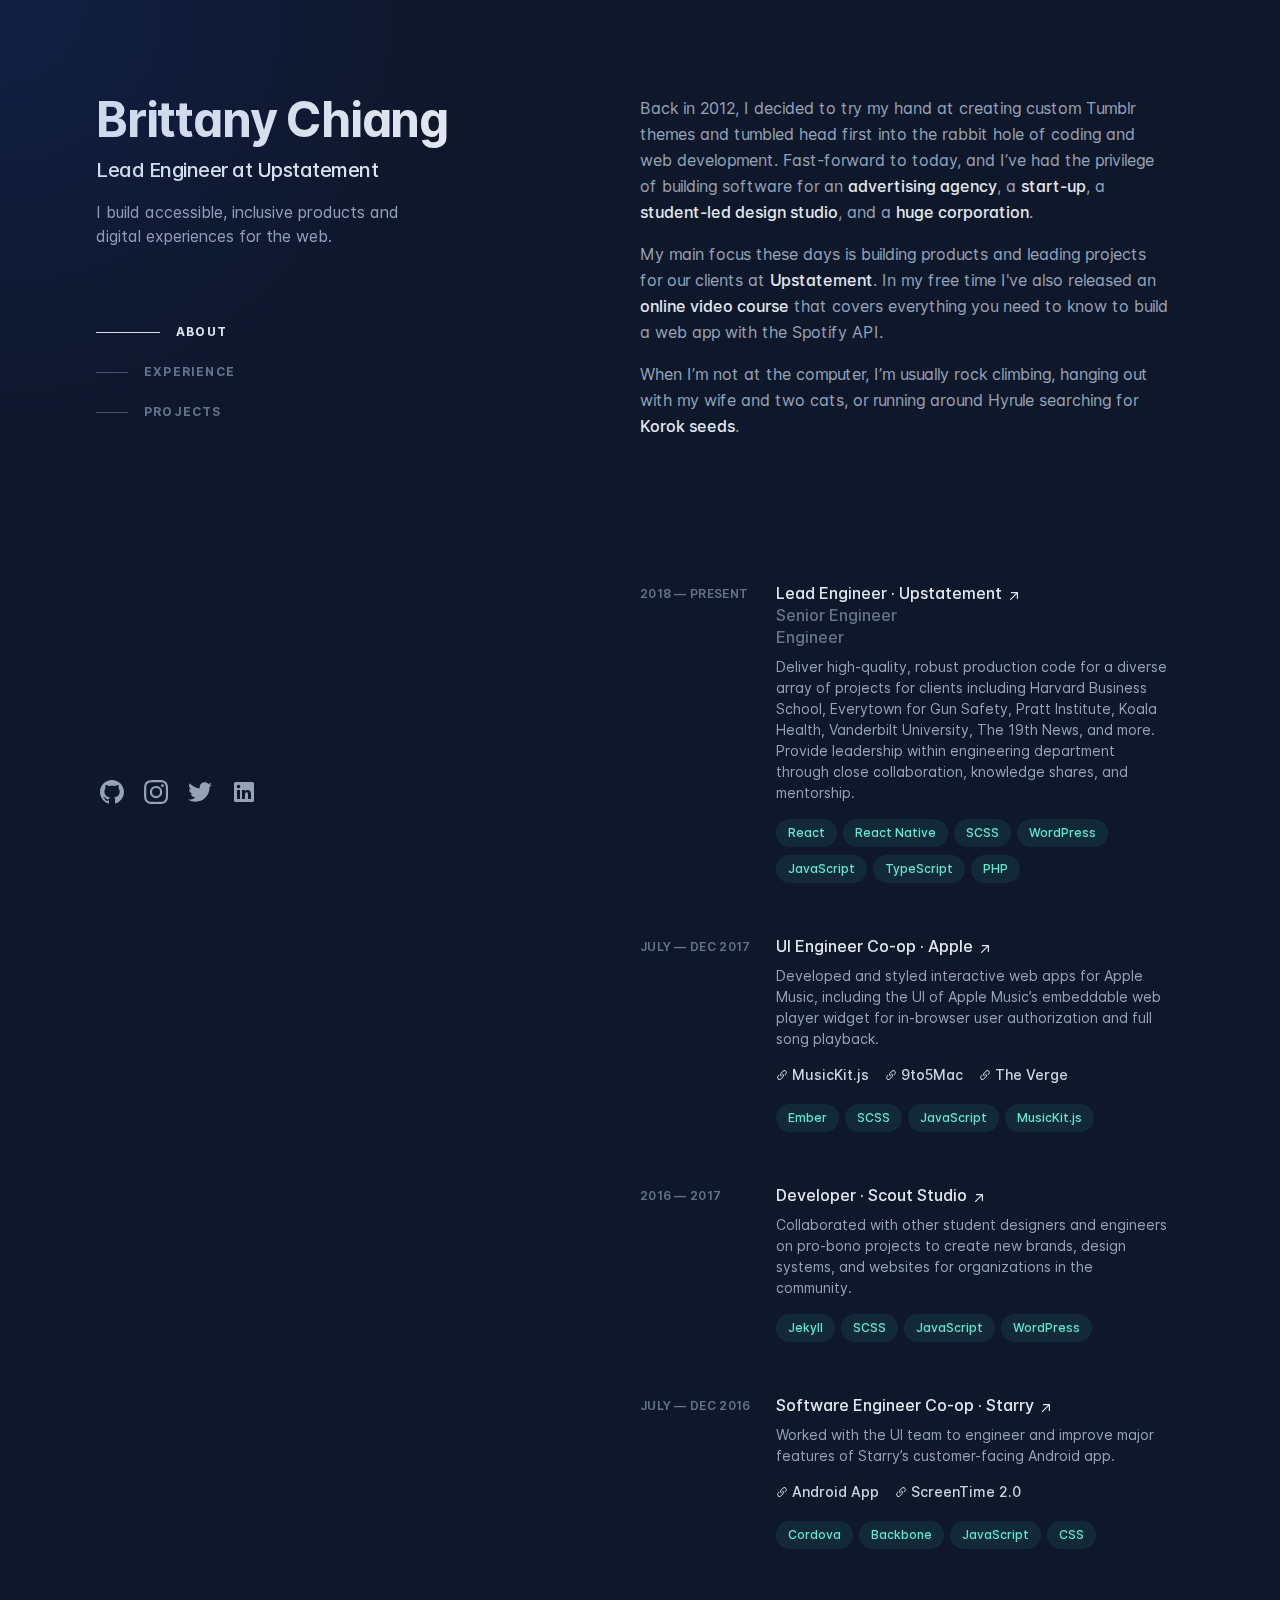
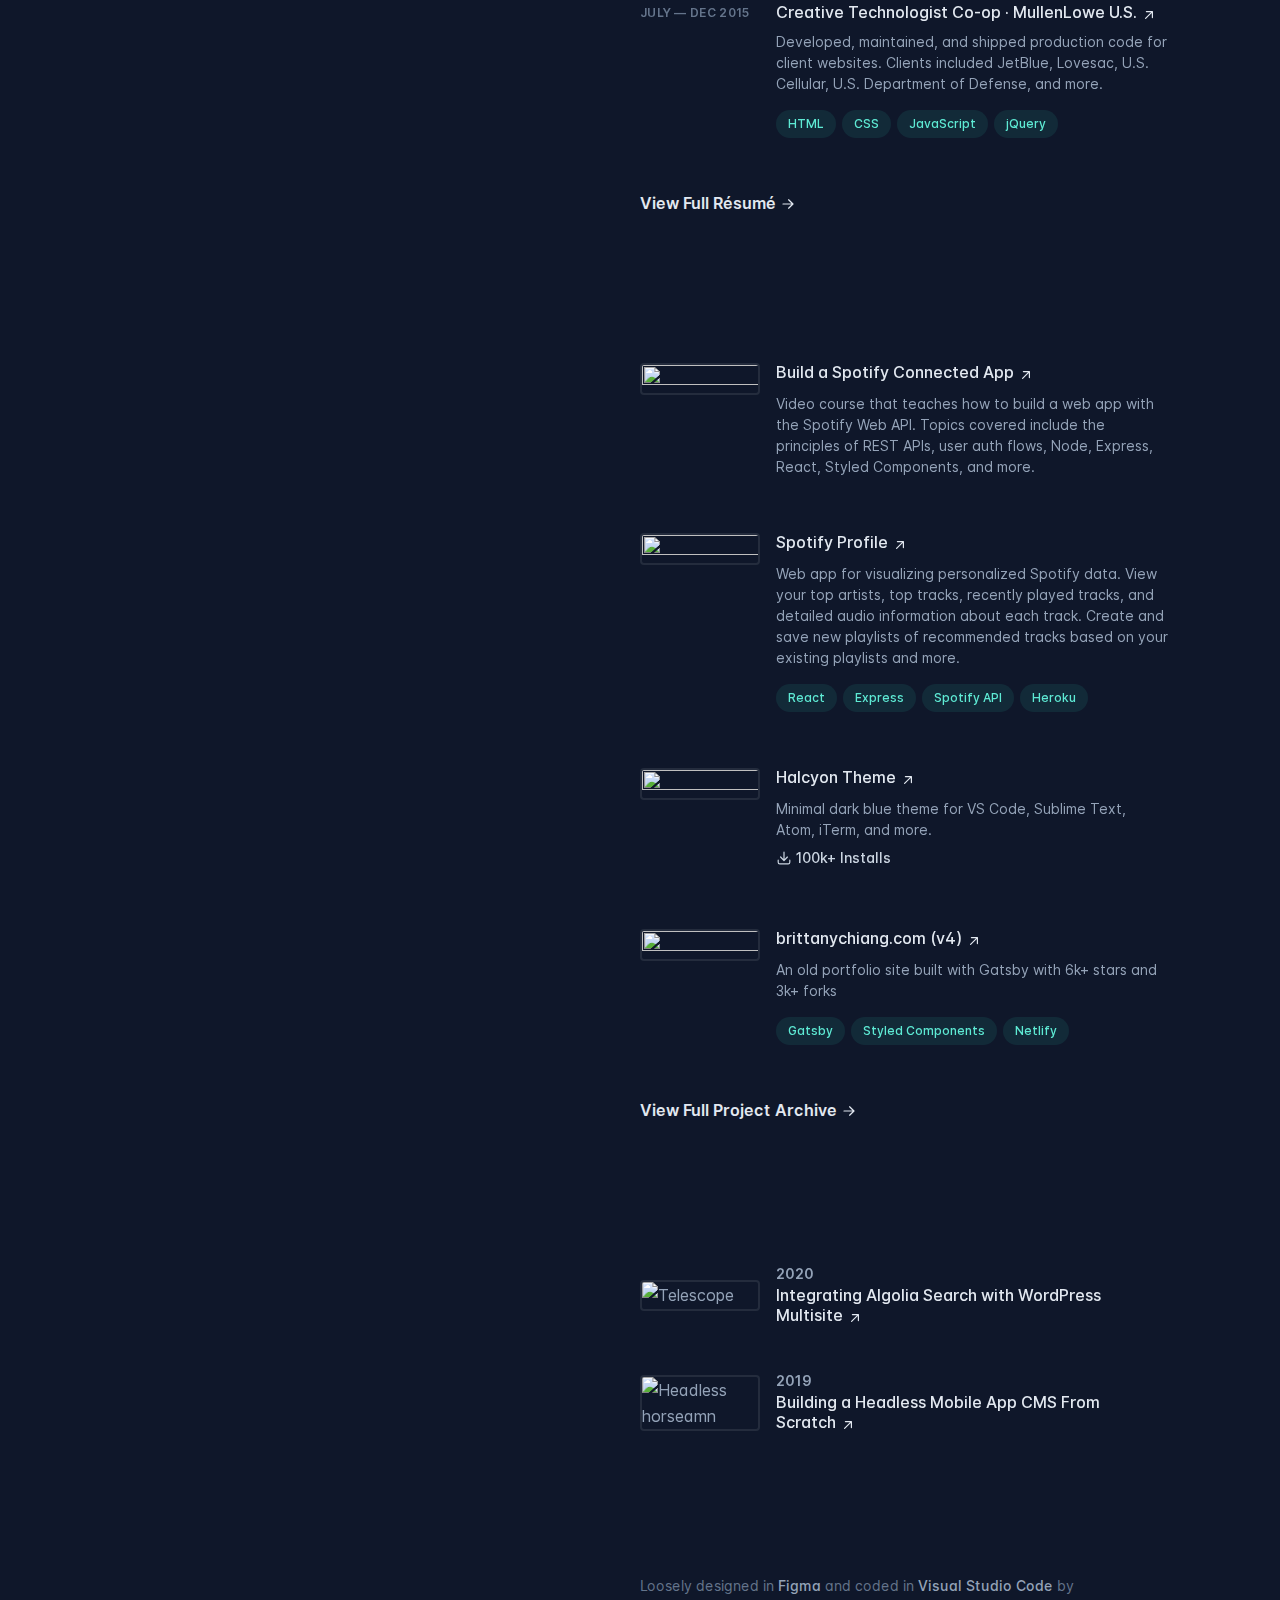
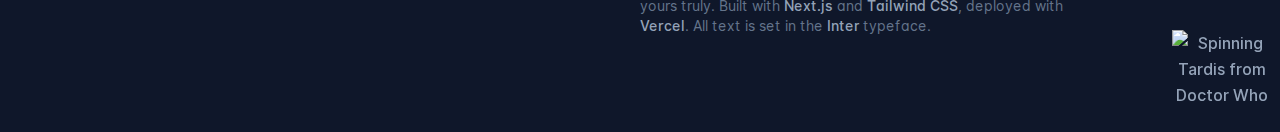
==== index.html @ 2e7b2825 "first commit" ====
<!DOCTYPE html>
<html lang="en" class="scroll-smooth">
   <head>
      <meta charset="utf-8">
      <meta name="viewport" content="width=device-width">
      <script>
         window.dataLayer = window.dataLayer || [];
         function gtag(){dataLayer.push(arguments);}
         gtag('js', new Date());

         gtag('config', 'G-4FFCWEC2WB', {
           page_path: window.location.pathname,
         });
      </script>
      <title>Brittany Chiang</title>
      <meta name="description" content="Brittany Chiang is a software engineer who builds accessible, inclusive products and digital experiences for the web.">
      <meta name="image" content="https://brittanychiang.com/og.png">
      <meta property="og:locale" content="en_US">
      <meta property="og:site_name" content="Brittany Chiang">
      <meta property="og:type" content="website">
      <meta property="twitter:card" content="summary_large_image">
      <meta property="twitter:creator" content="@bchiang7">
      <meta property="twitter:site" content="@bchiang7">
      <meta property="og:title" content="Brittany Chiang">
      <meta property="og:description" content="Brittany Chiang is a software engineer who builds accessible, inclusive products and digital experiences for the web.">
      <meta property="og:url" content="https://brittanychiang.com/">
      <meta property="og:image" content="images/og.png">
      <meta property="twitter:title" content="Brittany Chiang">
      <meta property="twitter:description" content="Brittany Chiang is a software engineer who builds accessible, inclusive products and digital experiences for the web.">
      <meta property="twitter:url" content="https://brittanychiang.com/">
      <meta property="twitter:image" content="https://brittanychiang.com/og.png">
      <link rel="icon" type="image/png" sizes="512x192" href="images/android-chrome-512x512.png">
      <link rel="icon" type="image/png" sizes="192x192" href="images/android-chrome-192x192.png">
      <link rel="apple-touch-icon" sizes="180x180" href="images/apple-touch-icon.png">
      <link rel="icon" type="image/png" sizes="32x32" href="images/favicon-32x32.png">
      <link rel="icon" type="image/png" sizes="16x16" href="images/favicon-16x16.png">
      <link rel="manifest" href="/favicon/site.webmanifest">
      <meta name="msapplication-TileColor" content="#0f172a">
      <meta name="theme-color" content="#0f172a">
      <meta name="google-site-verification" content="DCl7VAf9tcz6eD9gb67NfkNnJ1PKRNcg8qQiwpbx9Lk">
      <meta name="next-head-count" content="29">
      <link rel="preload" href="/_next/static/media/730e8169368baf37-s.p.woff2" as="font" type="font/woff2" crossorigin="anonymous" data-next-font="size-adjust">
      <link rel="preload" href="/_next/static/media/f1f0c35b32161446-s.p.woff2" as="font" type="font/woff2" crossorigin="anonymous" data-next-font="size-adjust">
      <link rel="preload" href="/_next/static/media/d593a8df799d4ab1-s.p.woff2" as="font" type="font/woff2" crossorigin="anonymous" data-next-font="size-adjust">
      <link rel="preload" href="/_next/static/media/dc792b508e6f91c7-s.p.woff2" as="font" type="font/woff2" crossorigin="anonymous" data-next-font="size-adjust">
      <link rel="preload" href="/_next/static/media/84d3493a9fd22f1c-s.p.woff2" as="font" type="font/woff2" crossorigin="anonymous" data-next-font="size-adjust">
      <link rel="preload" href="/_next/static/media/fcb100c7607696fd-s.p.woff2" as="font" type="font/woff2" crossorigin="anonymous" data-next-font="size-adjust">
      <link rel="preload" href="/_next/static/media/d90f295d0c348006-s.p.woff2" as="font" type="font/woff2" crossorigin="anonymous" data-next-font="size-adjust">
      <link rel="preload" href="/_next/static/media/579e0f95cacfae57-s.p.woff2" as="font" type="font/woff2" crossorigin="anonymous" data-next-font="size-adjust">
      <link rel="preload" href="/_next/static/media/828a494e04a45cbd-s.p.woff2" as="font" type="font/woff2" crossorigin="anonymous" data-next-font="size-adjust">
      <link rel="preload" href="/_next/static/css/f2449264126c18aa.css" as="style">
      <link rel="stylesheet" href="css/f2449264126c18aa.css" data-n-g>
      <noscript data-n-css></noscript>
      <script defer nomodule src="js/polyfills-c67a75d1b6f99dc8.js"></script><script src="js/webpack-5146130448d8adf7.js" defer></script><script src="js/framework-2c79e2a64abdb08b.js" defer></script><script src="js/main-342b3f0888afe918.js" defer></script><script src="js/_app-5531e5a306da5e32.js" defer></script><script src="js/664-09cd891ecc3af1d0.js" defer></script><script src="js/506-95c309a4d817bb8b.js" defer></script><script src="js/index-4bdb0bec649560df.js" defer></script><script src="js/_buildManifest.js" defer></script><script src="js/_ssgManifest.js" defer></script>
   </head>
   <body class="bg-slate-900 leading-relaxed text-slate-400 antialiased selection:bg-teal-300 selection:text-teal-900">
      <div id="__next">
         <div class="__variable_20b187 group/spotlight relative">
            <div class="pointer-events-none fixed inset-0 z-30 transition duration-300 lg:absolute" style="background:radial-gradient(
               600px circle at 0px 0px,
               rgba(29, 78, 216, 0.15),
               transparent 80%
               )"></div>
            <div class="mx-auto min-h-screen max-w-screen-xl px-6 py-12 font-sans md:px-12 md:py-20 lg:px-24 lg:py-0">
               <a href="#content" class="absolute left-0 top-0 block -translate-x-full rounded bg-gradient-to-br from-teal-400 via-blue-500 to-purple-600 px-4 py-3 text-sm font-bold uppercase tracking-widest text-white focus-visible:translate-x-0">Skip to Content</a>
               <div class="lg:flex lg:justify-between lg:gap-4">
                  <header class="lg:sticky lg:top-0 lg:flex lg:max-h-screen lg:w-1/2 lg:flex-col lg:justify-between lg:py-24">
                     <div>
                        <h1 class="text-4xl font-bold tracking-tight text-slate-200 sm:text-5xl"><a href="/">Brittany Chiang</a></h1>
                        <h2 class="mt-3 text-lg font-medium tracking-tight text-slate-200 sm:text-xl">Lead Engineer at Upstatement</h2>
                        <p class="mt-4 max-w-xs leading-normal">I build accessible, inclusive products and digital experiences for the web.</p>
                        <nav class="nav hidden lg:block" aria-label="In-page jump links">
                           <ul class="mt-16 w-max">
                              <li><a class="group flex items-center py-3 active" href="#about"><span class="nav-indicator mr-4 h-px w-8 bg-slate-600 transition-all group-hover:w-16 group-hover:bg-slate-200 group-focus-visible:w-16 group-focus-visible:bg-slate-200 motion-reduce:transition-none"></span><span class="nav-text text-xs font-bold uppercase tracking-widest text-slate-500 group-hover:text-slate-200 group-focus-visible:text-slate-200">About</span></a></li>
                              <li><a class="group flex items-center py-3 " href="#experience"><span class="nav-indicator mr-4 h-px w-8 bg-slate-600 transition-all group-hover:w-16 group-hover:bg-slate-200 group-focus-visible:w-16 group-focus-visible:bg-slate-200 motion-reduce:transition-none"></span><span class="nav-text text-xs font-bold uppercase tracking-widest text-slate-500 group-hover:text-slate-200 group-focus-visible:text-slate-200">Experience</span></a></li>
                              <li><a class="group flex items-center py-3 " href="#projects"><span class="nav-indicator mr-4 h-px w-8 bg-slate-600 transition-all group-hover:w-16 group-hover:bg-slate-200 group-focus-visible:w-16 group-focus-visible:bg-slate-200 motion-reduce:transition-none"></span><span class="nav-text text-xs font-bold uppercase tracking-widest text-slate-500 group-hover:text-slate-200 group-focus-visible:text-slate-200">Projects</span></a></li>
                           </ul>
                        </nav>
                     </div>
                     <ul class="ml-1 mt-8 flex items-center" aria-label="Social media">
                        <li class="mr-5 text-xs">
                           <a class="block hover:text-slate-200" href="https://github.com/bchiang7" target="_blank" rel="noreferrer">
                              <span class="sr-only">GitHub</span>
                              <svg xmlns="http://www.w3.org/2000/svg" viewBox="0 0 16 16" fill="currentColor" class="h-6 w-6" aria-hidden="true">
                                 <path d="M8 0C3.58 0 0 3.58 0 8c0 3.54 2.29 6.53 5.47 7.59.4.07.55-.17.55-.38 0-.19-.01-.82-.01-1.49-2.01.37-2.53-.49-2.69-.94-.09-.23-.48-.94-.82-1.13-.28-.15-.68-.52-.01-.53.63-.01 1.08.58 1.23.82.72 1.21 1.87.87 2.33.66.07-.52.28-.87.51-1.07-1.78-.2-3.64-.89-3.64-3.95 0-.87.31-1.59.82-2.15-.08-.2-.36-1.02.08-2.12 0 0 .67-.21 2.2.82.64-.18 1.32-.27 2-.27.68 0 1.36.09 2 .27 1.53-1.04 2.2-.82 2.2-.82.44 1.1.16 1.92.08 2.12.51.56.82 1.27.82 2.15 0 3.07-1.87 3.75-3.65 3.95.29.25.54.73.54 1.48 0 1.07-.01 1.93-.01 2.2 0 .21.15.46.55.38A8.013 8.013 0 0016 8c0-4.42-3.58-8-8-8z"/>
                              </svg>
                           </a>
                        </li>
                        <li class="mr-5 text-xs">
                           <a class="block hover:text-slate-200" href="https://instagram.com/bchiang7" target="_blank" rel="noreferrer">
                              <span class="sr-only">Instagram</span>
                              <svg xmlns="http://www.w3.org/2000/svg" viewBox="0 0 1000 1000" fill="currentColor" class="h-6 w-6" aria-hidden="true">
                                 <path d="M295.42,6c-53.2,2.51-89.53,11-121.29,23.48-32.87,12.81-60.73,30-88.45,57.82S40.89,143,28.17,175.92c-12.31,31.83-20.65,68.19-23,121.42S2.3,367.68,2.56,503.46,3.42,656.26,6,709.6c2.54,53.19,11,89.51,23.48,121.28,12.83,32.87,30,60.72,57.83,88.45S143,964.09,176,976.83c31.8,12.29,68.17,20.67,121.39,23s70.35,2.87,206.09,2.61,152.83-.86,206.16-3.39S799.1,988,830.88,975.58c32.87-12.86,60.74-30,88.45-57.84S964.1,862,976.81,829.06c12.32-31.8,20.69-68.17,23-121.35,2.33-53.37,2.88-70.41,2.62-206.17s-.87-152.78-3.4-206.1-11-89.53-23.47-121.32c-12.85-32.87-30-60.7-57.82-88.45S862,40.87,829.07,28.19c-31.82-12.31-68.17-20.7-121.39-23S637.33,2.3,501.54,2.56,348.75,3.4,295.42,6m5.84,903.88c-48.75-2.12-75.22-10.22-92.86-17-23.36-9-40-19.88-57.58-37.29s-28.38-34.11-37.5-57.42c-6.85-17.64-15.1-44.08-17.38-92.83-2.48-52.69-3-68.51-3.29-202s.22-149.29,2.53-202c2.08-48.71,10.23-75.21,17-92.84,9-23.39,19.84-40,37.29-57.57s34.1-28.39,57.43-37.51c17.62-6.88,44.06-15.06,92.79-17.38,52.73-2.5,68.53-3,202-3.29s149.31.21,202.06,2.53c48.71,2.12,75.22,10.19,92.83,17,23.37,9,40,19.81,57.57,37.29s28.4,34.07,37.52,57.45c6.89,17.57,15.07,44,17.37,92.76,2.51,52.73,3.08,68.54,3.32,202s-.23,149.31-2.54,202c-2.13,48.75-10.21,75.23-17,92.89-9,23.35-19.85,40-37.31,57.56s-34.09,28.38-57.43,37.5c-17.6,6.87-44.07,15.07-92.76,17.39-52.73,2.48-68.53,3-202.05,3.29s-149.27-.25-202-2.53m407.6-674.61a60,60,0,1,0,59.88-60.1,60,60,0,0,0-59.88,60.1M245.77,503c.28,141.8,115.44,256.49,257.21,256.22S759.52,643.8,759.25,502,643.79,245.48,502,245.76,245.5,361.22,245.77,503m90.06-.18a166.67,166.67,0,1,1,167,166.34,166.65,166.65,0,0,1-167-166.34"/>
                              </svg>
                           </a>
                        </li>
                        <li class="mr-5 text-xs">
                           <a class="block hover:text-slate-200" href="https://twitter.com/bchiang7" target="_blank" rel="noreferrer">
                              <span class="sr-only">Twitter</span>
                              <svg xmlns="http://www.w3.org/2000/svg" viewBox="0 0 248 204" fill="currentColor" class="h-6 w-6" aria-hidden="true">
                                 <path id="white_background" d="M221.95,51.29c0.15,2.17,0.15,4.34,0.15,6.53c0,66.73-50.8,143.69-143.69,143.69v-0.04   C50.97,201.51,24.1,193.65,1,178.83c3.99,0.48,8,0.72,12.02,0.73c22.74,0.02,44.83-7.61,62.72-21.66   c-21.61-0.41-40.56-14.5-47.18-35.07c7.57,1.46,15.37,1.16,22.8-0.87C27.8,117.2,10.85,96.5,10.85,72.46c0-0.22,0-0.43,0-0.64   c7.02,3.91,14.88,6.08,22.92,6.32C11.58,63.31,4.74,33.79,18.14,10.71c25.64,31.55,63.47,50.73,104.08,52.76   c-4.07-17.54,1.49-35.92,14.61-48.25c20.34-19.12,52.33-18.14,71.45,2.19c11.31-2.23,22.15-6.38,32.07-12.26   c-3.77,11.69-11.66,21.62-22.2,27.93c10.01-1.18,19.79-3.86,29-7.95C240.37,35.29,231.83,44.14,221.95,51.29z"/>
                              </svg>
                           </a>
                        </li>
                        <li class="mr-5 text-xs">
                           <a class="block hover:text-slate-200" href="https://www.linkedin.com/in/bchiang7/" target="_blank" rel="noreferrer">
                              <span class="sr-only">LinkedIn</span>
                              <svg xmlns="http://www.w3.org/2000/svg" viewBox="0 0 24 24" fill="currentColor" class="h-6 w-6" aria-hidden="true">
                                 <path d="M20.5 2h-17A1.5 1.5 0 002 3.5v17A1.5 1.5 0 003.5 22h17a1.5 1.5 0 001.5-1.5v-17A1.5 1.5 0 0020.5 2zM8 19H5v-9h3zM6.5 8.25A1.75 1.75 0 118.3 6.5a1.78 1.78 0 01-1.8 1.75zM19 19h-3v-4.74c0-1.42-.6-1.93-1.38-1.93A1.74 1.74 0 0013 14.19a.66.66 0 000 .14V19h-3v-9h2.9v1.3a3.11 3.11 0 012.7-1.4c1.55 0 3.36.86 3.36 3.66z"/>
                              </svg>
                           </a>
                        </li>
                     </ul>
                  </header>
                  <main id="content" class="pt-24 lg:w-1/2 lg:py-24">
                     <section id="about" class="mb-16 scroll-mt-16 md:mb-24 lg:mb-36 lg:scroll-mt-24" aria-label="About me">
                        <div class="sticky top-0 z-20 -mx-6 mb-4 w-screen bg-slate-900/75 px-6 py-5 backdrop-blur md:-mx-12 md:px-12 lg:sr-only lg:relative lg:top-auto lg:mx-auto lg:w-full lg:px-0 lg:py-0 lg:opacity-0">
                           <h2 class="text-sm font-bold uppercase tracking-widest text-slate-200 lg:sr-only">About</h2>
                        </div>
                        <div>
                           <p class="mb-4">
                              Back in 2012, I decided to try my hand at creating custom Tumblr themes and tumbled head first into the rabbit hole of coding and web development. Fast-forward to today, and I’ve had the privilege of building software for an<!-- --> <a class="font-medium text-slate-200 hover:text-teal-300 focus-visible:text-teal-300" href="https://us.mullenlowe.com/" target="_blank" rel="noreferrer">advertising agency</a>, a<!-- --> <a class="font-medium text-slate-200 hover:text-teal-300 focus-visible:text-teal-300" href="https://starry.com/" target="_blank" rel="noreferrer">start-up</a>, a<!-- --> <a class="font-medium text-slate-200 hover:text-teal-300 focus-visible:text-teal-300" href="https://scout.camd.northeastern.edu/" target="_blank" rel="noreferrer">student-led design studio</a>, and a<!-- --> <a class="font-medium text-slate-200 hover:text-teal-300 focus-visible:text-teal-300" href="https://www.apple.com/apple-music/" target="_blank" rel="noreferrer">huge corporation</a>.
                           </p>
                           <p class="mb-4">
                              My main focus these days is building products and leading projects for our clients at<!-- --> <a class="font-medium text-slate-200 hover:text-teal-300 focus-visible:text-teal-300" href="https://upstatement.com/" target="_blank" rel="noreferrer">Upstatement</a>. In my free time I've also released an<!-- --> <a class="font-medium text-slate-200 hover:text-teal-300 focus-visible:text-teal-300" href="https://www.newline.co/courses/build-a-spotify-connected-app" target="_blank" rel="noreferrer">online video course</a> <!-- -->that covers everything you need to know to build a web app with the Spotify API.
                           </p>
                           <p>
                              When I’m not at the computer, I’m usually rock climbing, hanging out with my wife and two cats, or running around Hyrule searching for<!-- --> <span class="group/korok inline-flex lg:cursor-[url('/images/koroks/Elma.png'),_pointer] lg:font-medium lg:text-slate-200"><span class="sr-only">Korok seeds</span><span class="group-hover/korok:text-red-400 transition duration-75 group-hover/korok:-translate-y-px delay-[50ms]" aria-hidden="true">K</span><span class="group-hover/korok:text-orange-400 transition duration-75 group-hover/korok:-translate-y-px delay-[75ms]" aria-hidden="true">o</span><span class="group-hover/korok:text-yellow-400 transition duration-75 group-hover/korok:-translate-y-px delay-[100ms]" aria-hidden="true">r</span><span class="group-hover/korok:text-lime-400 transition duration-75 group-hover/korok:-translate-y-px delay-[125ms]" aria-hidden="true">o</span><span class="group-hover/korok:text-green-400 transition duration-75 group-hover/korok:-translate-y-px delay-[150ms]" aria-hidden="true">k</span><span class="group-hover/korok:text-teal-400 transition duration-75 group-hover/korok:-translate-y-px delay-[175ms]" aria-hidden="true"> </span><span class="group-hover/korok:text-cyan-400 transition duration-75 group-hover/korok:-translate-y-px delay-[200ms]" aria-hidden="true">s</span><span class="group-hover/korok:text-sky-400 transition duration-75 group-hover/korok:-translate-y-px delay-[225ms]" aria-hidden="true">e</span><span class="group-hover/korok:text-blue-400 transition duration-75 group-hover/korok:-translate-y-px delay-[250ms]" aria-hidden="true">e</span><span class="group-hover/korok:text-indigo-400 transition duration-75 group-hover/korok:-translate-y-px delay-[275ms]" aria-hidden="true">d</span><span class="group-hover/korok:text-violet-400 transition duration-75 group-hover/korok:-translate-y-px delay-[300ms]" aria-hidden="true">s</span></span>.
                           </p>
                        </div>
                     </section>
                     <section id="experience" class="mb-16 scroll-mt-16 md:mb-24 lg:mb-36 lg:scroll-mt-24" aria-label="Work experience">
                        <div class="sticky top-0 z-20 -mx-6 mb-4 w-screen bg-slate-900/75 px-6 py-5 backdrop-blur md:-mx-12 md:px-12 lg:sr-only lg:relative lg:top-auto lg:mx-auto lg:w-full lg:px-0 lg:py-0 lg:opacity-0">
                           <h2 class="text-sm font-bold uppercase tracking-widest text-slate-200 lg:sr-only">Experience</h2>
                        </div>
                        <div>
                           <ol class="group/list">
                              <li class="mb-12">
                                 <div class="group relative grid pb-1 transition-all sm:grid-cols-8 sm:gap-8 md:gap-4 lg:hover:!opacity-100 lg:group-hover/list:opacity-50">
                                    <div class="absolute -inset-x-4 -inset-y-4 z-0 hidden rounded-md transition motion-reduce:transition-none lg:-inset-x-6 lg:block lg:group-hover:bg-slate-800/50 lg:group-hover:shadow-[inset_0_1px_0_0_rgba(148,163,184,0.1)] lg:group-hover:drop-shadow-lg"></div>
                                    <header class="z-10 mb-2 mt-1 text-xs font-semibold uppercase tracking-wide text-slate-500 sm:col-span-2" aria-label="2018 to Present">2018 — Present</header>
                                    <div class="z-10 sm:col-span-6">
                                       <h3 class="font-medium leading-snug text-slate-200">
                                          <div>
                                             <a class="inline-flex items-baseline font-medium leading-tight text-slate-200 hover:text-teal-300 focus-visible:text-teal-300  group/link text-base" href="https://upstatement.com" target="_blank" rel="noreferrer" aria-label="Lead Engineer at Upstatement">
                                                <span class="absolute -inset-x-4 -inset-y-2.5 hidden rounded md:-inset-x-6 md:-inset-y-4 lg:block"></span>
                                                <span>
                                                   Lead Engineer ·<!-- -->
                                                   <span class="inline-block">
                                                      Upstatement
                                                      <svg xmlns="http://www.w3.org/2000/svg" viewBox="0 0 20 20" fill="currentColor" class="inline-block h-4 w-4 shrink-0 transition-transform group-hover/link:-translate-y-1 group-hover/link:translate-x-1 group-focus-visible/link:-translate-y-1 group-focus-visible/link:translate-x-1 motion-reduce:transition-none ml-1 translate-y-px" aria-hidden="true">
                                                         <path fill-rule="evenodd" d="M5.22 14.78a.75.75 0 001.06 0l7.22-7.22v5.69a.75.75 0 001.5 0v-7.5a.75.75 0 00-.75-.75h-7.5a.75.75 0 000 1.5h5.69l-7.22 7.22a.75.75 0 000 1.06z" clip-rule="evenodd"/>
                                                      </svg>
                                                   </span>
                                                </span>
                                             </a>
                                          </div>
                                          <div>
                                             <div class="text-slate-500" aria-hidden="true">Senior Engineer</div>
                                          </div>
                                          <div>
                                             <div class="text-slate-500" aria-hidden="true">Engineer</div>
                                          </div>
                                       </h3>
                                       <p class="mt-2 text-sm leading-normal">Deliver high-quality, robust production code for a diverse array of projects for clients including Harvard Business School, Everytown for Gun Safety, Pratt Institute, Koala Health, Vanderbilt University, The 19th News, and more. Provide leadership within engineering department through close collaboration, knowledge shares, and mentorship.</p>
                                       <ul class="mt-2 flex flex-wrap" aria-label="Technologies used">
                                          <li class="mr-1.5 mt-2">
                                             <div class="flex items-center rounded-full bg-teal-400/10 px-3 py-1 text-xs font-medium leading-5 text-teal-300 ">React</div>
                                          </li>
                                          <li class="mr-1.5 mt-2">
                                             <div class="flex items-center rounded-full bg-teal-400/10 px-3 py-1 text-xs font-medium leading-5 text-teal-300 ">React Native</div>
                                          </li>
                                          <li class="mr-1.5 mt-2">
                                             <div class="flex items-center rounded-full bg-teal-400/10 px-3 py-1 text-xs font-medium leading-5 text-teal-300 ">SCSS</div>
                                          </li>
                                          <li class="mr-1.5 mt-2">
                                             <div class="flex items-center rounded-full bg-teal-400/10 px-3 py-1 text-xs font-medium leading-5 text-teal-300 ">WordPress</div>
                                          </li>
                                          <li class="mr-1.5 mt-2">
                                             <div class="flex items-center rounded-full bg-teal-400/10 px-3 py-1 text-xs font-medium leading-5 text-teal-300 ">JavaScript</div>
                                          </li>
                                          <li class="mr-1.5 mt-2">
                                             <div class="flex items-center rounded-full bg-teal-400/10 px-3 py-1 text-xs font-medium leading-5 text-teal-300 ">TypeScript</div>
                                          </li>
                                          <li class="mr-1.5 mt-2">
                                             <div class="flex items-center rounded-full bg-teal-400/10 px-3 py-1 text-xs font-medium leading-5 text-teal-300 ">PHP</div>
                                          </li>
                                       </ul>
                                    </div>
                                 </div>
                              </li>
                              <li class="mb-12">
                                 <div class="group relative grid pb-1 transition-all sm:grid-cols-8 sm:gap-8 md:gap-4 lg:hover:!opacity-100 lg:group-hover/list:opacity-50">
                                    <div class="absolute -inset-x-4 -inset-y-4 z-0 hidden rounded-md transition motion-reduce:transition-none lg:-inset-x-6 lg:block lg:group-hover:bg-slate-800/50 lg:group-hover:shadow-[inset_0_1px_0_0_rgba(148,163,184,0.1)] lg:group-hover:drop-shadow-lg"></div>
                                    <header class="z-10 mb-2 mt-1 text-xs font-semibold uppercase tracking-wide text-slate-500 sm:col-span-2" aria-label="July to December 2017">July — Dec 2017</header>
                                    <div class="z-10 sm:col-span-6">
                                       <h3 class="font-medium leading-snug text-slate-200">
                                          <div>
                                             <a class="inline-flex items-baseline font-medium leading-tight text-slate-200 hover:text-teal-300 focus-visible:text-teal-300  group/link text-base" href="https://www.apple.com/apple-music/" target="_blank" rel="noreferrer" aria-label="UI Engineer Co-op at Apple">
                                                <span class="absolute -inset-x-4 -inset-y-2.5 hidden rounded md:-inset-x-6 md:-inset-y-4 lg:block"></span>
                                                <span>
                                                   UI Engineer Co-op ·<!-- -->
                                                   <span class="inline-block">
                                                      Apple
                                                      <svg xmlns="http://www.w3.org/2000/svg" viewBox="0 0 20 20" fill="currentColor" class="inline-block h-4 w-4 shrink-0 transition-transform group-hover/link:-translate-y-1 group-hover/link:translate-x-1 group-focus-visible/link:-translate-y-1 group-focus-visible/link:translate-x-1 motion-reduce:transition-none ml-1 translate-y-px" aria-hidden="true">
                                                         <path fill-rule="evenodd" d="M5.22 14.78a.75.75 0 001.06 0l7.22-7.22v5.69a.75.75 0 001.5 0v-7.5a.75.75 0 00-.75-.75h-7.5a.75.75 0 000 1.5h5.69l-7.22 7.22a.75.75 0 000 1.06z" clip-rule="evenodd"/>
                                                      </svg>
                                                   </span>
                                                </span>
                                             </a>
                                          </div>
                                       </h3>
                                       <p class="mt-2 text-sm leading-normal">Developed and styled interactive web apps for Apple Music, including the UI of Apple Music’s embeddable web player widget for in-browser user authorization and full song playback.</p>
                                       <ul class="mt-2 flex flex-wrap" aria-label="Related links">
                                          <li class="mr-4">
                                             <a class="relative mt-2 inline-flex items-center text-sm font-medium text-slate-300 hover:text-teal-300 focus-visible:text-teal-300" href="https://developer.apple.com/documentation/musickitjs" target="_blank" rel="noreferrer">
                                                <svg xmlns="http://www.w3.org/2000/svg" viewBox="0 0 20 20" fill="currentColor" class="mr-1 h-3 w-3" aria-hidden="true">
                                                   <path d="M12.232 4.232a2.5 2.5 0 013.536 3.536l-1.225 1.224a.75.75 0 001.061 1.06l1.224-1.224a4 4 0 00-5.656-5.656l-3 3a4 4 0 00.225 5.865.75.75 0 00.977-1.138 2.5 2.5 0 01-.142-3.667l3-3z"/>
                                                   <path d="M11.603 7.963a.75.75 0 00-.977 1.138 2.5 2.5 0 01.142 3.667l-3 3a2.5 2.5 0 01-3.536-3.536l1.225-1.224a.75.75 0 00-1.061-1.06l-1.224 1.224a4 4 0 105.656 5.656l3-3a4 4 0 00-.225-5.865z"/>
                                                </svg>
                                                <span>MusicKit.js</span>
                                             </a>
                                          </li>
                                          <li class="mr-4">
                                             <a class="relative mt-2 inline-flex items-center text-sm font-medium text-slate-300 hover:text-teal-300 focus-visible:text-teal-300" href="https://9to5mac.com/2018/06/03/apple-music-embeddable-web-player-listen-browser/" target="_blank" rel="noreferrer">
                                                <svg xmlns="http://www.w3.org/2000/svg" viewBox="0 0 20 20" fill="currentColor" class="mr-1 h-3 w-3" aria-hidden="true">
                                                   <path d="M12.232 4.232a2.5 2.5 0 013.536 3.536l-1.225 1.224a.75.75 0 001.061 1.06l1.224-1.224a4 4 0 00-5.656-5.656l-3 3a4 4 0 00.225 5.865.75.75 0 00.977-1.138 2.5 2.5 0 01-.142-3.667l3-3z"/>
                                                   <path d="M11.603 7.963a.75.75 0 00-.977 1.138 2.5 2.5 0 01.142 3.667l-3 3a2.5 2.5 0 01-3.536-3.536l1.225-1.224a.75.75 0 00-1.061-1.06l-1.224 1.224a4 4 0 105.656 5.656l3-3a4 4 0 00-.225-5.865z"/>
                                                </svg>
                                                <span>9to5Mac</span>
                                             </a>
                                          </li>
                                          <li class="mr-4">
                                             <a class="relative mt-2 inline-flex items-center text-sm font-medium text-slate-300 hover:text-teal-300 focus-visible:text-teal-300" href="https://www.theverge.com/2017/10/5/16433770/facebook-messenger-apple-music-bot-song-streaming" target="_blank" rel="noreferrer">
                                                <svg xmlns="http://www.w3.org/2000/svg" viewBox="0 0 20 20" fill="currentColor" class="mr-1 h-3 w-3" aria-hidden="true">
                                                   <path d="M12.232 4.232a2.5 2.5 0 013.536 3.536l-1.225 1.224a.75.75 0 001.061 1.06l1.224-1.224a4 4 0 00-5.656-5.656l-3 3a4 4 0 00.225 5.865.75.75 0 00.977-1.138 2.5 2.5 0 01-.142-3.667l3-3z"/>
                                                   <path d="M11.603 7.963a.75.75 0 00-.977 1.138 2.5 2.5 0 01.142 3.667l-3 3a2.5 2.5 0 01-3.536-3.536l1.225-1.224a.75.75 0 00-1.061-1.06l-1.224 1.224a4 4 0 105.656 5.656l3-3a4 4 0 00-.225-5.865z"/>
                                                </svg>
                                                <span>The Verge</span>
                                             </a>
                                          </li>
                                       </ul>
                                       <ul class="mt-2 flex flex-wrap" aria-label="Technologies used">
                                          <li class="mr-1.5 mt-2">
                                             <div class="flex items-center rounded-full bg-teal-400/10 px-3 py-1 text-xs font-medium leading-5 text-teal-300 ">Ember</div>
                                          </li>
                                          <li class="mr-1.5 mt-2">
                                             <div class="flex items-center rounded-full bg-teal-400/10 px-3 py-1 text-xs font-medium leading-5 text-teal-300 ">SCSS</div>
                                          </li>
                                          <li class="mr-1.5 mt-2">
                                             <div class="flex items-center rounded-full bg-teal-400/10 px-3 py-1 text-xs font-medium leading-5 text-teal-300 ">JavaScript</div>
                                          </li>
                                          <li class="mr-1.5 mt-2">
                                             <div class="flex items-center rounded-full bg-teal-400/10 px-3 py-1 text-xs font-medium leading-5 text-teal-300 ">MusicKit.js</div>
                                          </li>
                                       </ul>
                                    </div>
                                 </div>
                              </li>
                              <li class="mb-12">
                                 <div class="group relative grid pb-1 transition-all sm:grid-cols-8 sm:gap-8 md:gap-4 lg:hover:!opacity-100 lg:group-hover/list:opacity-50">
                                    <div class="absolute -inset-x-4 -inset-y-4 z-0 hidden rounded-md transition motion-reduce:transition-none lg:-inset-x-6 lg:block lg:group-hover:bg-slate-800/50 lg:group-hover:shadow-[inset_0_1px_0_0_rgba(148,163,184,0.1)] lg:group-hover:drop-shadow-lg"></div>
                                    <header class="z-10 mb-2 mt-1 text-xs font-semibold uppercase tracking-wide text-slate-500 sm:col-span-2" aria-label="2016 to 2017">2016 — 2017</header>
                                    <div class="z-10 sm:col-span-6">
                                       <h3 class="font-medium leading-snug text-slate-200">
                                          <div>
                                             <a class="inline-flex items-baseline font-medium leading-tight text-slate-200 hover:text-teal-300 focus-visible:text-teal-300  group/link text-base" href="https://scout.camd.northeastern.edu/" target="_blank" rel="noreferrer" aria-label="Developer at Scout Studio">
                                                <span class="absolute -inset-x-4 -inset-y-2.5 hidden rounded md:-inset-x-6 md:-inset-y-4 lg:block"></span>
                                                <span>
                                                   Developer · Scout<!-- -->
                                                   <span class="inline-block">
                                                      Studio
                                                      <svg xmlns="http://www.w3.org/2000/svg" viewBox="0 0 20 20" fill="currentColor" class="inline-block h-4 w-4 shrink-0 transition-transform group-hover/link:-translate-y-1 group-hover/link:translate-x-1 group-focus-visible/link:-translate-y-1 group-focus-visible/link:translate-x-1 motion-reduce:transition-none ml-1 translate-y-px" aria-hidden="true">
                                                         <path fill-rule="evenodd" d="M5.22 14.78a.75.75 0 001.06 0l7.22-7.22v5.69a.75.75 0 001.5 0v-7.5a.75.75 0 00-.75-.75h-7.5a.75.75 0 000 1.5h5.69l-7.22 7.22a.75.75 0 000 1.06z" clip-rule="evenodd"/>
                                                      </svg>
                                                   </span>
                                                </span>
                                             </a>
                                          </div>
                                       </h3>
                                       <p class="mt-2 text-sm leading-normal">Collaborated with other student designers and engineers on pro-bono projects to create new brands, design systems, and websites for organizations in the community.</p>
                                       <ul class="mt-2 flex flex-wrap" aria-label="Technologies used">
                                          <li class="mr-1.5 mt-2">
                                             <div class="flex items-center rounded-full bg-teal-400/10 px-3 py-1 text-xs font-medium leading-5 text-teal-300 ">Jekyll</div>
                                          </li>
                                          <li class="mr-1.5 mt-2">
                                             <div class="flex items-center rounded-full bg-teal-400/10 px-3 py-1 text-xs font-medium leading-5 text-teal-300 ">SCSS</div>
                                          </li>
                                          <li class="mr-1.5 mt-2">
                                             <div class="flex items-center rounded-full bg-teal-400/10 px-3 py-1 text-xs font-medium leading-5 text-teal-300 ">JavaScript</div>
                                          </li>
                                          <li class="mr-1.5 mt-2">
                                             <div class="flex items-center rounded-full bg-teal-400/10 px-3 py-1 text-xs font-medium leading-5 text-teal-300 ">WordPress</div>
                                          </li>
                                       </ul>
                                    </div>
                                 </div>
                              </li>
                              <li class="mb-12">
                                 <div class="group relative grid pb-1 transition-all sm:grid-cols-8 sm:gap-8 md:gap-4 lg:hover:!opacity-100 lg:group-hover/list:opacity-50">
                                    <div class="absolute -inset-x-4 -inset-y-4 z-0 hidden rounded-md transition motion-reduce:transition-none lg:-inset-x-6 lg:block lg:group-hover:bg-slate-800/50 lg:group-hover:shadow-[inset_0_1px_0_0_rgba(148,163,184,0.1)] lg:group-hover:drop-shadow-lg"></div>
                                    <header class="z-10 mb-2 mt-1 text-xs font-semibold uppercase tracking-wide text-slate-500 sm:col-span-2" aria-label="July to December 2016">July — Dec 2016</header>
                                    <div class="z-10 sm:col-span-6">
                                       <h3 class="font-medium leading-snug text-slate-200">
                                          <div>
                                             <a class="inline-flex items-baseline font-medium leading-tight text-slate-200 hover:text-teal-300 focus-visible:text-teal-300  group/link text-base" href="https://starry.com/" target="_blank" rel="noreferrer" aria-label="Software Engineer Co-op at Starry">
                                                <span class="absolute -inset-x-4 -inset-y-2.5 hidden rounded md:-inset-x-6 md:-inset-y-4 lg:block"></span>
                                                <span>
                                                   Software Engineer Co-op ·<!-- -->
                                                   <span class="inline-block">
                                                      Starry
                                                      <svg xmlns="http://www.w3.org/2000/svg" viewBox="0 0 20 20" fill="currentColor" class="inline-block h-4 w-4 shrink-0 transition-transform group-hover/link:-translate-y-1 group-hover/link:translate-x-1 group-focus-visible/link:-translate-y-1 group-focus-visible/link:translate-x-1 motion-reduce:transition-none ml-1 translate-y-px" aria-hidden="true">
                                                         <path fill-rule="evenodd" d="M5.22 14.78a.75.75 0 001.06 0l7.22-7.22v5.69a.75.75 0 001.5 0v-7.5a.75.75 0 00-.75-.75h-7.5a.75.75 0 000 1.5h5.69l-7.22 7.22a.75.75 0 000 1.06z" clip-rule="evenodd"/>
                                                      </svg>
                                                   </span>
                                                </span>
                                             </a>
                                          </div>
                                       </h3>
                                       <p class="mt-2 text-sm leading-normal">Worked with the UI team to engineer and improve major features of Starry’s customer-facing Android app.</p>
                                       <ul class="mt-2 flex flex-wrap" aria-label="Related links">
                                          <li class="mr-4">
                                             <a class="relative mt-2 inline-flex items-center text-sm font-medium text-slate-300 hover:text-teal-300 focus-visible:text-teal-300" href="https://play.google.com/store/apps/details?id=com.starry.management&hl=en_US&gl=US" target="_blank" rel="noreferrer">
                                                <svg xmlns="http://www.w3.org/2000/svg" viewBox="0 0 20 20" fill="currentColor" class="mr-1 h-3 w-3" aria-hidden="true">
                                                   <path d="M12.232 4.232a2.5 2.5 0 013.536 3.536l-1.225 1.224a.75.75 0 001.061 1.06l1.224-1.224a4 4 0 00-5.656-5.656l-3 3a4 4 0 00.225 5.865.75.75 0 00.977-1.138 2.5 2.5 0 01-.142-3.667l3-3z"/>
                                                   <path d="M11.603 7.963a.75.75 0 00-.977 1.138 2.5 2.5 0 01.142 3.667l-3 3a2.5 2.5 0 01-3.536-3.536l1.225-1.224a.75.75 0 00-1.061-1.06l-1.224 1.224a4 4 0 105.656 5.656l3-3a4 4 0 00-.225-5.865z"/>
                                                </svg>
                                                <span>Android App</span>
                                             </a>
                                          </li>
                                          <li class="mr-4">
                                             <a class="relative mt-2 inline-flex items-center text-sm font-medium text-slate-300 hover:text-teal-300 focus-visible:text-teal-300" href="https://starry.com/blog/product/whats-new-screentime-just-got-better-for-parents" target="_blank" rel="noreferrer">
                                                <svg xmlns="http://www.w3.org/2000/svg" viewBox="0 0 20 20" fill="currentColor" class="mr-1 h-3 w-3" aria-hidden="true">
                                                   <path d="M12.232 4.232a2.5 2.5 0 013.536 3.536l-1.225 1.224a.75.75 0 001.061 1.06l1.224-1.224a4 4 0 00-5.656-5.656l-3 3a4 4 0 00.225 5.865.75.75 0 00.977-1.138 2.5 2.5 0 01-.142-3.667l3-3z"/>
                                                   <path d="M11.603 7.963a.75.75 0 00-.977 1.138 2.5 2.5 0 01.142 3.667l-3 3a2.5 2.5 0 01-3.536-3.536l1.225-1.224a.75.75 0 00-1.061-1.06l-1.224 1.224a4 4 0 105.656 5.656l3-3a4 4 0 00-.225-5.865z"/>
                                                </svg>
                                                <span>ScreenTime 2.0</span>
                                             </a>
                                          </li>
                                       </ul>
                                       <ul class="mt-2 flex flex-wrap" aria-label="Technologies used">
                                          <li class="mr-1.5 mt-2">
                                             <div class="flex items-center rounded-full bg-teal-400/10 px-3 py-1 text-xs font-medium leading-5 text-teal-300 ">Cordova</div>
                                          </li>
                                          <li class="mr-1.5 mt-2">
                                             <div class="flex items-center rounded-full bg-teal-400/10 px-3 py-1 text-xs font-medium leading-5 text-teal-300 ">Backbone</div>
                                          </li>
                                          <li class="mr-1.5 mt-2">
                                             <div class="flex items-center rounded-full bg-teal-400/10 px-3 py-1 text-xs font-medium leading-5 text-teal-300 ">JavaScript</div>
                                          </li>
                                          <li class="mr-1.5 mt-2">
                                             <div class="flex items-center rounded-full bg-teal-400/10 px-3 py-1 text-xs font-medium leading-5 text-teal-300 ">CSS</div>
                                          </li>
                                       </ul>
                                    </div>
                                 </div>
                              </li>
                              <li class="mb-12">
                                 <div class="group relative grid pb-1 transition-all sm:grid-cols-8 sm:gap-8 md:gap-4 lg:hover:!opacity-100 lg:group-hover/list:opacity-50">
                                    <div class="absolute -inset-x-4 -inset-y-4 z-0 hidden rounded-md transition motion-reduce:transition-none lg:-inset-x-6 lg:block lg:group-hover:bg-slate-800/50 lg:group-hover:shadow-[inset_0_1px_0_0_rgba(148,163,184,0.1)] lg:group-hover:drop-shadow-lg"></div>
                                    <header class="z-10 mb-2 mt-1 text-xs font-semibold uppercase tracking-wide text-slate-500 sm:col-span-2" aria-label="July to December 2015">July — Dec 2015</header>
                                    <div class="z-10 sm:col-span-6">
                                       <h3 class="font-medium leading-snug text-slate-200">
                                          <div>
                                             <a class="inline-flex items-baseline font-medium leading-tight text-slate-200 hover:text-teal-300 focus-visible:text-teal-300  group/link text-base" href="https://us.mullenlowe.com/" target="_blank" rel="noreferrer" aria-label="Creative Technologist Co-op at MullenLowe U.S.">
                                                <span class="absolute -inset-x-4 -inset-y-2.5 hidden rounded md:-inset-x-6 md:-inset-y-4 lg:block"></span>
                                                <span>
                                                   Creative Technologist Co-op · MullenLowe<!-- -->
                                                   <span class="inline-block">
                                                      U.S.
                                                      <svg xmlns="http://www.w3.org/2000/svg" viewBox="0 0 20 20" fill="currentColor" class="inline-block h-4 w-4 shrink-0 transition-transform group-hover/link:-translate-y-1 group-hover/link:translate-x-1 group-focus-visible/link:-translate-y-1 group-focus-visible/link:translate-x-1 motion-reduce:transition-none ml-1 translate-y-px" aria-hidden="true">
                                                         <path fill-rule="evenodd" d="M5.22 14.78a.75.75 0 001.06 0l7.22-7.22v5.69a.75.75 0 001.5 0v-7.5a.75.75 0 00-.75-.75h-7.5a.75.75 0 000 1.5h5.69l-7.22 7.22a.75.75 0 000 1.06z" clip-rule="evenodd"/>
                                                      </svg>
                                                   </span>
                                                </span>
                                             </a>
                                          </div>
                                       </h3>
                                       <p class="mt-2 text-sm leading-normal">Developed, maintained, and shipped production code for client websites. Clients included JetBlue, Lovesac, U.S. Cellular, U.S. Department of Defense, and more.</p>
                                       <ul class="mt-2 flex flex-wrap" aria-label="Technologies used">
                                          <li class="mr-1.5 mt-2">
                                             <div class="flex items-center rounded-full bg-teal-400/10 px-3 py-1 text-xs font-medium leading-5 text-teal-300 ">HTML</div>
                                          </li>
                                          <li class="mr-1.5 mt-2">
                                             <div class="flex items-center rounded-full bg-teal-400/10 px-3 py-1 text-xs font-medium leading-5 text-teal-300 ">CSS</div>
                                          </li>
                                          <li class="mr-1.5 mt-2">
                                             <div class="flex items-center rounded-full bg-teal-400/10 px-3 py-1 text-xs font-medium leading-5 text-teal-300 ">JavaScript</div>
                                          </li>
                                          <li class="mr-1.5 mt-2">
                                             <div class="flex items-center rounded-full bg-teal-400/10 px-3 py-1 text-xs font-medium leading-5 text-teal-300 ">jQuery</div>
                                          </li>
                                       </ul>
                                    </div>
                                 </div>
                              </li>
                           </ol>
                           <div class="mt-12">
                              <a class="inline-flex items-center font-medium leading-tight text-slate-200 font-semibold text-slate-200 group" aria-label="View Full Résumé" href="/resume.pdf">
                                 <span>
                                    <span class="border-b border-transparent pb-px transition group-hover:border-teal-300 motion-reduce:transition-none">
                                       View Full<!-- -->
                                    </span>
                                    <span class="whitespace-nowrap">
                                       <span class="border-b border-transparent pb-px transition group-hover:border-teal-300 motion-reduce:transition-none">Résumé</span>
                                       <svg xmlns="http://www.w3.org/2000/svg" viewBox="0 0 20 20" fill="currentColor" class="ml-1 inline-block h-4 w-4 shrink-0 -translate-y-px transition-transform group-hover:translate-x-2 group-focus-visible:translate-x-2 motion-reduce:transition-none" aria-hidden="true">
                                          <path fill-rule="evenodd" d="M3 10a.75.75 0 01.75-.75h10.638L10.23 5.29a.75.75 0 111.04-1.08l5.5 5.25a.75.75 0 010 1.08l-5.5 5.25a.75.75 0 11-1.04-1.08l4.158-3.96H3.75A.75.75 0 013 10z" clip-rule="evenodd"/>
                                       </svg>
                                    </span>
                                 </span>
                              </a>
                           </div>
                        </div>
                     </section>
                     <section id="projects" class="mb-16 scroll-mt-16 md:mb-24 lg:mb-36 lg:scroll-mt-24" aria-label="Selected projects">
                        <div class="sticky top-0 z-20 -mx-6 mb-4 w-screen bg-slate-900/75 px-6 py-5 backdrop-blur md:-mx-12 md:px-12 lg:sr-only lg:relative lg:top-auto lg:mx-auto lg:w-full lg:px-0 lg:py-0 lg:opacity-0">
                           <h2 class="text-sm font-bold uppercase tracking-widest text-slate-200 lg:sr-only">Projects</h2>
                        </div>
                        <div>
                           <ul class="group/list">
                              <li class="mb-12">
                                 <div class="group relative grid gap-4 pb-1 transition-all sm:grid-cols-8 sm:gap-8 md:gap-4 lg:hover:!opacity-100 lg:group-hover/list:opacity-50">
                                    <div class="absolute -inset-x-4 -inset-y-4 z-0 hidden rounded-md transition motion-reduce:transition-none lg:-inset-x-6 lg:block lg:group-hover:bg-slate-800/50 lg:group-hover:shadow-[inset_0_1px_0_0_rgba(148,163,184,0.1)] lg:group-hover:drop-shadow-lg"></div>
                                    <div class="z-10 sm:order-2 sm:col-span-6">
                                       <h3>
                                          <a class="inline-flex items-baseline font-medium leading-tight text-slate-200 hover:text-teal-300 focus-visible:text-teal-300  group/link text-base" href="https://www.newline.co/courses/build-a-spotify-connected-app" target="_blank" rel="noreferrer" aria-label="Build a Spotify Connected App">
                                             <span class="absolute -inset-x-4 -inset-y-2.5 hidden rounded md:-inset-x-6 md:-inset-y-4 lg:block"></span>
                                             <span>
                                                Build a Spotify Connected<!-- -->
                                                <span class="inline-block">
                                                   App
                                                   <svg xmlns="http://www.w3.org/2000/svg" viewBox="0 0 20 20" fill="currentColor" class="inline-block h-4 w-4 shrink-0 transition-transform group-hover/link:-translate-y-1 group-hover/link:translate-x-1 group-focus-visible/link:-translate-y-1 group-focus-visible/link:translate-x-1 motion-reduce:transition-none ml-1 translate-y-px" aria-hidden="true">
                                                      <path fill-rule="evenodd" d="M5.22 14.78a.75.75 0 001.06 0l7.22-7.22v5.69a.75.75 0 001.5 0v-7.5a.75.75 0 00-.75-.75h-7.5a.75.75 0 000 1.5h5.69l-7.22 7.22a.75.75 0 000 1.06z" clip-rule="evenodd"/>
                                                   </svg>
                                                </span>
                                             </span>
                                          </a>
                                       </h3>
                                       <p class="mt-2 text-sm leading-normal">Video course that teaches how to build a web app with the Spotify Web API. Topics covered include the principles of REST APIs, user auth flows, Node, Express, React, Styled Components, and more.</p>
                                    </div>
                                    <img alt loading="lazy" width="200" height="48" decoding="async" data-nimg="1" class="rounded border-2 border-slate-200/10 transition group-hover:border-slate-200/30 sm:order-1 sm:col-span-2 sm:translate-y-1" style="color:transparent" srcset="image_9 1x, image_5 2x" src="image_5">
                                 </div>
                              </li>
                              <li class="mb-12">
                                 <div class="group relative grid gap-4 pb-1 transition-all sm:grid-cols-8 sm:gap-8 md:gap-4 lg:hover:!opacity-100 lg:group-hover/list:opacity-50">
                                    <div class="absolute -inset-x-4 -inset-y-4 z-0 hidden rounded-md transition motion-reduce:transition-none lg:-inset-x-6 lg:block lg:group-hover:bg-slate-800/50 lg:group-hover:shadow-[inset_0_1px_0_0_rgba(148,163,184,0.1)] lg:group-hover:drop-shadow-lg"></div>
                                    <div class="z-10 sm:order-2 sm:col-span-6">
                                       <h3>
                                          <a class="inline-flex items-baseline font-medium leading-tight text-slate-200 hover:text-teal-300 focus-visible:text-teal-300  group/link text-base" href="https://spotify-profile.herokuapp.com/" target="_blank" rel="noreferrer" aria-label="Spotify Profile">
                                             <span class="absolute -inset-x-4 -inset-y-2.5 hidden rounded md:-inset-x-6 md:-inset-y-4 lg:block"></span>
                                             <span>
                                                Spotify<!-- -->
                                                <span class="inline-block">
                                                   Profile
                                                   <svg xmlns="http://www.w3.org/2000/svg" viewBox="0 0 20 20" fill="currentColor" class="inline-block h-4 w-4 shrink-0 transition-transform group-hover/link:-translate-y-1 group-hover/link:translate-x-1 group-focus-visible/link:-translate-y-1 group-focus-visible/link:translate-x-1 motion-reduce:transition-none ml-1 translate-y-px" aria-hidden="true">
                                                      <path fill-rule="evenodd" d="M5.22 14.78a.75.75 0 001.06 0l7.22-7.22v5.69a.75.75 0 001.5 0v-7.5a.75.75 0 00-.75-.75h-7.5a.75.75 0 000 1.5h5.69l-7.22 7.22a.75.75 0 000 1.06z" clip-rule="evenodd"/>
                                                   </svg>
                                                </span>
                                             </span>
                                          </a>
                                       </h3>
                                       <p class="mt-2 text-sm leading-normal">Web app for visualizing personalized Spotify data. View your top artists, top tracks, recently played tracks, and detailed audio information about each track. Create and save new playlists of recommended tracks based on your existing playlists and more.</p>
                                       <ul class="mt-2 flex flex-wrap" aria-label="Technologies used:">
                                          <li class="mr-1.5 mt-2">
                                             <div class="flex items-center rounded-full bg-teal-400/10 px-3 py-1 text-xs font-medium leading-5 text-teal-300 ">React</div>
                                          </li>
                                          <li class="mr-1.5 mt-2">
                                             <div class="flex items-center rounded-full bg-teal-400/10 px-3 py-1 text-xs font-medium leading-5 text-teal-300 ">Express</div>
                                          </li>
                                          <li class="mr-1.5 mt-2">
                                             <div class="flex items-center rounded-full bg-teal-400/10 px-3 py-1 text-xs font-medium leading-5 text-teal-300 ">Spotify API</div>
                                          </li>
                                          <li class="mr-1.5 mt-2">
                                             <div class="flex items-center rounded-full bg-teal-400/10 px-3 py-1 text-xs font-medium leading-5 text-teal-300 ">Heroku</div>
                                          </li>
                                       </ul>
                                    </div>
                                    <img alt loading="lazy" width="200" height="48" decoding="async" data-nimg="1" class="rounded border-2 border-slate-200/10 transition group-hover:border-slate-200/30 sm:order-1 sm:col-span-2 sm:translate-y-1" style="color:transparent" srcset="image_8 1x, image 2x" src="image">
                                 </div>
                              </li>
                              <li class="mb-12">
                                 <div class="group relative grid gap-4 pb-1 transition-all sm:grid-cols-8 sm:gap-8 md:gap-4 lg:hover:!opacity-100 lg:group-hover/list:opacity-50">
                                    <div class="absolute -inset-x-4 -inset-y-4 z-0 hidden rounded-md transition motion-reduce:transition-none lg:-inset-x-6 lg:block lg:group-hover:bg-slate-800/50 lg:group-hover:shadow-[inset_0_1px_0_0_rgba(148,163,184,0.1)] lg:group-hover:drop-shadow-lg"></div>
                                    <div class="z-10 sm:order-2 sm:col-span-6">
                                       <h3>
                                          <a class="inline-flex items-baseline font-medium leading-tight text-slate-200 hover:text-teal-300 focus-visible:text-teal-300  group/link text-base" href="https://halcyon-theme.netlify.app/" target="_blank" rel="noreferrer" aria-label="Halcyon Theme">
                                             <span class="absolute -inset-x-4 -inset-y-2.5 hidden rounded md:-inset-x-6 md:-inset-y-4 lg:block"></span>
                                             <span>
                                                Halcyon<!-- -->
                                                <span class="inline-block">
                                                   Theme
                                                   <svg xmlns="http://www.w3.org/2000/svg" viewBox="0 0 20 20" fill="currentColor" class="inline-block h-4 w-4 shrink-0 transition-transform group-hover/link:-translate-y-1 group-hover/link:translate-x-1 group-focus-visible/link:-translate-y-1 group-focus-visible/link:translate-x-1 motion-reduce:transition-none ml-1 translate-y-px" aria-hidden="true">
                                                      <path fill-rule="evenodd" d="M5.22 14.78a.75.75 0 001.06 0l7.22-7.22v5.69a.75.75 0 001.5 0v-7.5a.75.75 0 00-.75-.75h-7.5a.75.75 0 000 1.5h5.69l-7.22 7.22a.75.75 0 000 1.06z" clip-rule="evenodd"/>
                                                   </svg>
                                                </span>
                                             </span>
                                          </a>
                                       </h3>
                                       <p class="mt-2 text-sm leading-normal">Minimal dark blue theme for VS Code, Sublime Text, Atom, iTerm, and more.</p>
                                       <a class="relative mt-2 inline-flex items-center text-sm font-medium text-slate-300 hover:text-teal-300 focus-visible:text-teal-300" href="https://marketplace.visualstudio.com/items?itemName=brittanychiang.halcyon-vscode" target="_blank" rel="noreferrer" aria-label="Over 100,000 installs on Visual Studio Code Marketplace">
                                          <svg xmlns="http://www.w3.org/2000/svg" viewBox="0 0 20 20" fill="currentColor" class="mr-1 h-4 w-4" aria-hidden="true">
                                             <path d="M10.75 2.75a.75.75 0 00-1.5 0v8.614L6.295 8.235a.75.75 0 10-1.09 1.03l4.25 4.5a.75.75 0 001.09 0l4.25-4.5a.75.75 0 00-1.09-1.03l-2.955 3.129V2.75z"/>
                                             <path d="M3.5 12.75a.75.75 0 00-1.5 0v2.5A2.75 2.75 0 004.75 18h10.5A2.75 2.75 0 0018 15.25v-2.5a.75.75 0 00-1.5 0v2.5c0 .69-.56 1.25-1.25 1.25H4.75c-.69 0-1.25-.56-1.25-1.25v-2.5z"/>
                                          </svg>
                                          <span>100k+ Installs</span>
                                       </a>
                                    </div>
                                    <img alt loading="lazy" width="200" height="48" decoding="async" data-nimg="1" class="rounded border-2 border-slate-200/10 transition group-hover:border-slate-200/30 sm:order-1 sm:col-span-2 sm:translate-y-1" style="color:transparent" srcset="image_7 1x, image_3 2x" src="image_3">
                                 </div>
                              </li>
                              <li class="mb-12">
                                 <div class="group relative grid gap-4 pb-1 transition-all sm:grid-cols-8 sm:gap-8 md:gap-4 lg:hover:!opacity-100 lg:group-hover/list:opacity-50">
                                    <div class="absolute -inset-x-4 -inset-y-4 z-0 hidden rounded-md transition motion-reduce:transition-none lg:-inset-x-6 lg:block lg:group-hover:bg-slate-800/50 lg:group-hover:shadow-[inset_0_1px_0_0_rgba(148,163,184,0.1)] lg:group-hover:drop-shadow-lg"></div>
                                    <div class="z-10 sm:order-2 sm:col-span-6">
                                       <h3>
                                          <a class="inline-flex items-baseline font-medium leading-tight text-slate-200 hover:text-teal-300 focus-visible:text-teal-300  group/link text-base" href="https://v4.brittanychiang.com/" target="_blank" rel="noreferrer" aria-label="brittanychiang.com (v4)">
                                             <span class="absolute -inset-x-4 -inset-y-2.5 hidden rounded md:-inset-x-6 md:-inset-y-4 lg:block"></span>
                                             <span>
                                                brittanychiang.com<!-- -->
                                                <span class="inline-block">
                                                   (v4)
                                                   <svg xmlns="http://www.w3.org/2000/svg" viewBox="0 0 20 20" fill="currentColor" class="inline-block h-4 w-4 shrink-0 transition-transform group-hover/link:-translate-y-1 group-hover/link:translate-x-1 group-focus-visible/link:-translate-y-1 group-focus-visible/link:translate-x-1 motion-reduce:transition-none ml-1 translate-y-px" aria-hidden="true">
                                                      <path fill-rule="evenodd" d="M5.22 14.78a.75.75 0 001.06 0l7.22-7.22v5.69a.75.75 0 001.5 0v-7.5a.75.75 0 00-.75-.75h-7.5a.75.75 0 000 1.5h5.69l-7.22 7.22a.75.75 0 000 1.06z" clip-rule="evenodd"/>
                                                   </svg>
                                                </span>
                                             </span>
                                          </a>
                                       </h3>
                                       <p class="mt-2 text-sm leading-normal">An old portfolio site built with Gatsby with 6k+ stars and 3k+ forks</p>
                                       <ul class="mt-2 flex flex-wrap" aria-label="Technologies used:">
                                          <li class="mr-1.5 mt-2">
                                             <div class="flex items-center rounded-full bg-teal-400/10 px-3 py-1 text-xs font-medium leading-5 text-teal-300 ">Gatsby</div>
                                          </li>
                                          <li class="mr-1.5 mt-2">
                                             <div class="flex items-center rounded-full bg-teal-400/10 px-3 py-1 text-xs font-medium leading-5 text-teal-300 ">Styled Components</div>
                                          </li>
                                          <li class="mr-1.5 mt-2">
                                             <div class="flex items-center rounded-full bg-teal-400/10 px-3 py-1 text-xs font-medium leading-5 text-teal-300 ">Netlify</div>
                                          </li>
                                       </ul>
                                    </div>
                                    <img alt loading="lazy" width="200" height="48" decoding="async" data-nimg="1" class="rounded border-2 border-slate-200/10 transition group-hover:border-slate-200/30 sm:order-1 sm:col-span-2 sm:translate-y-1" style="color:transparent" srcset="image_10 1x, image_4 2x" src="image_4">
                                 </div>
                              </li>
                           </ul>
                           <div class="mt-12">
                              <a class="inline-flex items-center font-medium leading-tight text-slate-200 font-semibold text-slate-200 group" aria-label="View Full Project Archive" href="/archive">
                                 <span>
                                    <span class="border-b border-transparent pb-px transition group-hover:border-teal-300 motion-reduce:transition-none">
                                       View Full Project<!-- -->
                                    </span>
                                    <span class="whitespace-nowrap">
                                       <span class="border-b border-transparent pb-px transition group-hover:border-teal-300 motion-reduce:transition-none">Archive</span>
                                       <svg xmlns="http://www.w3.org/2000/svg" viewBox="0 0 20 20" fill="currentColor" class="ml-1 inline-block h-4 w-4 shrink-0 -translate-y-px transition-transform group-hover:translate-x-2 group-focus-visible:translate-x-2 motion-reduce:transition-none" aria-hidden="true">
                                          <path fill-rule="evenodd" d="M3 10a.75.75 0 01.75-.75h10.638L10.23 5.29a.75.75 0 111.04-1.08l5.5 5.25a.75.75 0 010 1.08l-5.5 5.25a.75.75 0 11-1.04-1.08l4.158-3.96H3.75A.75.75 0 013 10z" clip-rule="evenodd"/>
                                       </svg>
                                    </span>
                                 </span>
                              </a>
                           </div>
                        </div>
                     </section>
                     <section id="writing" class="mb-16 scroll-mt-16 md:mb-24 lg:mb-36 lg:scroll-mt-24" aria-label="Blog posts">
                        <div class="sticky top-0 z-20 -mx-6 mb-4 w-screen bg-slate-900/75 px-6 py-5 backdrop-blur md:-mx-12 md:px-12 lg:sr-only lg:relative lg:top-auto lg:mx-auto lg:w-full lg:px-0 lg:py-0 lg:opacity-0">
                           <h2 class="text-sm font-bold uppercase tracking-widest text-slate-200 lg:sr-only">Writing</h2>
                        </div>
                        <div>
                           <ul class="group/list">
                              <li class="mb-12">
                                 <div class="group relative grid grid-cols-8 gap-4 transition-all sm:items-center sm:gap-8 md:gap-4 lg:hover:!opacity-100 lg:group-hover/list:opacity-50">
                                    <div class="absolute -inset-x-4 -inset-y-4 z-0 hidden rounded-md transition motion-reduce:transition-none lg:-inset-x-6 lg:block lg:group-hover:bg-slate-800/50 lg:group-hover:shadow-[inset_0_1px_0_0_rgba(148,163,184,0.1)] lg:group-hover:drop-shadow-lg"></div>
                                    <img alt="Telescope" loading="lazy" width="200" height="48" decoding="async" data-nimg="1" class="z-10 col-span-2 rounded border-2 border-slate-200/10 transition group-hover:border-slate-200/30 sm:col-span-2" style="color:transparent" srcset="image_11 1x, image_1 2x" src="image_1">
                                    <div class="z-10 col-span-6">
                                       <p class="-mt-1 text-sm font-semibold leading-6">2020</p>
                                       <h3 class="-mt-1">
                                          <a class="inline-flex items-baseline font-medium leading-tight text-slate-200 hover:text-teal-300 focus-visible:text-teal-300  group/link text-base" href="https://upstatement.com/blog/integrating-algolia-search-with-wordpress-multisite/" target="_blank" rel="noreferrer" aria-label="Integrating Algolia Search with WordPress Multisite">
                                             <span class="absolute -inset-x-4 -inset-y-2.5 hidden rounded md:-inset-x-6 md:-inset-y-4 lg:block"></span>
                                             <span>
                                                Integrating Algolia Search with WordPress<!-- -->
                                                <span class="inline-block">
                                                   Multisite
                                                   <svg xmlns="http://www.w3.org/2000/svg" viewBox="0 0 20 20" fill="currentColor" class="inline-block h-4 w-4 shrink-0 transition-transform group-hover/link:-translate-y-1 group-hover/link:translate-x-1 group-focus-visible/link:-translate-y-1 group-focus-visible/link:translate-x-1 motion-reduce:transition-none ml-1 translate-y-px" aria-hidden="true">
                                                      <path fill-rule="evenodd" d="M5.22 14.78a.75.75 0 001.06 0l7.22-7.22v5.69a.75.75 0 001.5 0v-7.5a.75.75 0 00-.75-.75h-7.5a.75.75 0 000 1.5h5.69l-7.22 7.22a.75.75 0 000 1.06z" clip-rule="evenodd"/>
                                                   </svg>
                                                </span>
                                             </span>
                                          </a>
                                       </h3>
                                    </div>
                                 </div>
                              </li>
                              <li class="mb-12">
                                 <div class="group relative grid grid-cols-8 gap-4 transition-all sm:items-center sm:gap-8 md:gap-4 lg:hover:!opacity-100 lg:group-hover/list:opacity-50">
                                    <div class="absolute -inset-x-4 -inset-y-4 z-0 hidden rounded-md transition motion-reduce:transition-none lg:-inset-x-6 lg:block lg:group-hover:bg-slate-800/50 lg:group-hover:shadow-[inset_0_1px_0_0_rgba(148,163,184,0.1)] lg:group-hover:drop-shadow-lg"></div>
                                    <img alt="Headless horseamn" loading="lazy" width="200" height="48" decoding="async" data-nimg="1" class="z-10 col-span-2 rounded border-2 border-slate-200/10 transition group-hover:border-slate-200/30 sm:col-span-2" style="color:transparent" srcset="image_12 1x, image_2 2x" src="image_2">
                                    <div class="z-10 col-span-6">
                                       <p class="-mt-1 text-sm font-semibold leading-6">2019</p>
                                       <h3 class="-mt-1">
                                          <a class="inline-flex items-baseline font-medium leading-tight text-slate-200 hover:text-teal-300 focus-visible:text-teal-300  group/link text-base" href="https://upstatement.com/blog/building-a-headless-mobile-app-cms-from-scratch/" target="_blank" rel="noreferrer" aria-label="Building a Headless Mobile App CMS From Scratch">
                                             <span class="absolute -inset-x-4 -inset-y-2.5 hidden rounded md:-inset-x-6 md:-inset-y-4 lg:block"></span>
                                             <span>
                                                Building a Headless Mobile App CMS From<!-- -->
                                                <span class="inline-block">
                                                   Scratch
                                                   <svg xmlns="http://www.w3.org/2000/svg" viewBox="0 0 20 20" fill="currentColor" class="inline-block h-4 w-4 shrink-0 transition-transform group-hover/link:-translate-y-1 group-hover/link:translate-x-1 group-focus-visible/link:-translate-y-1 group-focus-visible/link:translate-x-1 motion-reduce:transition-none ml-1 translate-y-px" aria-hidden="true">
                                                      <path fill-rule="evenodd" d="M5.22 14.78a.75.75 0 001.06 0l7.22-7.22v5.69a.75.75 0 001.5 0v-7.5a.75.75 0 00-.75-.75h-7.5a.75.75 0 000 1.5h5.69l-7.22 7.22a.75.75 0 000 1.06z" clip-rule="evenodd"/>
                                                   </svg>
                                                </span>
                                             </span>
                                          </a>
                                       </h3>
                                    </div>
                                 </div>
                              </li>
                           </ul>
                        </div>
                     </section>
                     <footer class="max-w-md pb-16 text-sm text-slate-500 sm:pb-0">
                        <p>
                           Loosely designed in<!-- --> <a href="https://www.figma.com/" class="font-medium text-slate-400 hover:text-teal-300 focus-visible:text-teal-300" target="_blank" rel="noreferrer">Figma</a> <!-- -->and coded in<!-- --> <a href="https://code.visualstudio.com/" class="font-medium text-slate-400 hover:text-teal-300 focus-visible:text-teal-300" target="_blank" rel="noreferrer">Visual Studio Code</a> <!-- -->by yours truly. Built with<!-- --> <a href="https://nextjs.org/" class="font-medium text-slate-400 hover:text-teal-300 focus-visible:text-teal-300" target="_blank" rel="noreferrer">Next.js</a> <!-- -->and<!-- --> <a href="https://tailwindcss.com/" class="font-medium text-slate-400 hover:text-teal-300 focus-visible:text-teal-300" target="_blank" rel="noreferrer">Tailwind CSS</a>, deployed with<!-- --> <a href="https://vercel.com/" class="font-medium text-slate-400 hover:text-teal-300 focus-visible:text-teal-300" target="_blank" rel="noreferrer">Vercel</a>. All text is set in the<!-- --> <a href="https://rsms.me/inter/" class="font-medium text-slate-400 hover:text-teal-300 focus-visible:text-teal-300" target="_blank" rel="noreferrer">Inter</a> <!-- -->typeface.
                        </p>
                     </footer>
                  </main>
                  <div><button class="hover:-text-teal-300 absolute bottom-0 right-0 inline-flex items-center px-2 py-4 font-medium text-slate-400 hover:-translate-y-2 focus-visible:text-teal-300" type="button" aria-haspopup="dialog" aria-expanded="false" aria-controls="radix-:R4l6:" data-state="closed"><span class="sr-only">Click to time travel</span><img alt="Spinning Tardis from Doctor Who" loading="lazy" width="100" height="86" decoding="async" data-nimg="1" style="color:transparent" srcset="image_13 1x, image_6 2x" src="image_6"></button></div>
               </div>
            </div>
         </div>
      </div>
      <script id="__NEXT_DATA__" type="application/json">{"props":{"pageProps":{}},"page":"/","query":{},"buildId":"atRdlgNa-UETNJy3z-yxQ","nextExport":true,"autoExport":true,"isFallback":false,"scriptLoader":[]}</script>
   </body>
</html>
---- css/f2449264126c18aa.css ----
/*
! tailwindcss v3.3.2 | MIT License | https://tailwindcss.com
*/
*,
:after,
:before {
	box-sizing: border-box;
	border: 0 solid #e5e7eb
}

:after,
:before {
	--tw-content: ""
}

html {
	line-height: 1.5;
	-webkit-text-size-adjust: 100%;
	-moz-tab-size: 4;
	-o-tab-size: 4;
	tab-size: 4;
	font-family: var(--font-inter), ui-sans-serif, system-ui, -apple-system, BlinkMacSystemFont, "Segoe UI", Roboto, "Helvetica Neue", Arial, "Noto Sans", sans-serif, "Apple Color Emoji", "Segoe UI Emoji", "Segoe UI Symbol", "Noto Color Emoji";
	font-feature-settings: "ss03", "cv02", "cv11";
	font-variation-settings: normal
}

body {
	margin: 0;
	line-height: inherit
}

hr {
	height: 0;
	color: inherit;
	border-top-width: 1px
}

abbr:where([title]) {
	-webkit-text-decoration: underline dotted;
	text-decoration: underline dotted
}

h1,
h2,
h3,
h4,
h5,
h6 {
	font-size: inherit;
	font-weight: inherit
}

a {
	color: inherit;
	text-decoration: inherit
}

b,
strong {
	font-weight: bolder
}

code,
kbd,
pre,
samp {
	font-family: ui-monospace, SFMono-Regular, Menlo, Monaco, Consolas, Liberation Mono, Courier New, monospace;
	font-size: 1em
}

small {
	font-size: 80%
}

sub,
sup {
	font-size: 75%;
	line-height: 0;
	position: relative;
	vertical-align: baseline
}

sub {
	bottom: -.25em
}

sup {
	top: -.5em
}

table {
	text-indent: 0;
	border-color: inherit;
	border-collapse: collapse
}

button,
input,
optgroup,
select,
textarea {
	font-family: inherit;
	font-size: 100%;
	font-weight: inherit;
	line-height: inherit;
	color: inherit;
	margin: 0;
	padding: 0
}

button,
select {
	text-transform: none
}

[type=button],
[type=reset],
[type=submit],
button {
	-webkit-appearance: button;
	background-color: transparent;
	background-image: none
}

:-moz-focusring {
	outline: auto
}

:-moz-ui-invalid {
	box-shadow: none
}

progress {
	vertical-align: baseline
}

::-webkit-inner-spin-button,
::-webkit-outer-spin-button {
	height: auto
}

[type=search] {
	-webkit-appearance: textfield;
	outline-offset: -2px
}

::-webkit-search-decoration {
	-webkit-appearance: none
}

::-webkit-file-upload-button {
	-webkit-appearance: button;
	font: inherit
}

summary {
	display: list-item
}

blockquote,
dd,
dl,
figure,
h1,
h2,
h3,
h4,
h5,
h6,
hr,
p,
pre {
	margin: 0
}

fieldset {
	margin: 0
}

fieldset,
legend {
	padding: 0
}

menu,
ol,
ul {
	list-style: none;
	margin: 0;
	padding: 0
}

textarea {
	resize: vertical
}

input::-moz-placeholder,
textarea::-moz-placeholder {
	opacity: 1;
	color: #9ca3af
}

input::placeholder,
textarea::placeholder {
	opacity: 1;
	color: #9ca3af
}

[role=button],
button {
	cursor: pointer
}

:disabled {
	cursor: default
}

audio,
canvas,
embed,
iframe,
img,
object,
svg,
video {
	display: block;
	vertical-align: middle
}

img,
video {
	max-width: 100%;
	height: auto
}

[hidden] {
	display: none
}

@media (prefers-reduced-motion:no-preference) {

	a,
	button {
		transition-property: color, background-color, border-color, text-decoration-color, fill, stroke, opacity, box-shadow, transform, filter, -webkit-backdrop-filter;
		transition-property: color, background-color, border-color, text-decoration-color, fill, stroke, opacity, box-shadow, transform, filter, backdrop-filter;
		transition-property: color, background-color, border-color, text-decoration-color, fill, stroke, opacity, box-shadow, transform, filter, backdrop-filter, -webkit-backdrop-filter;
		transition-timing-function: cubic-bezier(.4, 0, .2, 1);
		transition-duration: .15s
	}
}

*,
:after,
:before {
	--tw-border-spacing-x: 0;
	--tw-border-spacing-y: 0;
	--tw-translate-x: 0;
	--tw-translate-y: 0;
	--tw-rotate: 0;
	--tw-skew-x: 0;
	--tw-skew-y: 0;
	--tw-scale-x: 1;
	--tw-scale-y: 1;
	--tw-pan-x: ;
	--tw-pan-y: ;
	--tw-pinch-zoom: ;
	--tw-scroll-snap-strictness: proximity;
	--tw-gradient-from-position: ;
	--tw-gradient-via-position: ;
	--tw-gradient-to-position: ;
	--tw-ordinal: ;
	--tw-slashed-zero: ;
	--tw-numeric-figure: ;
	--tw-numeric-spacing: ;
	--tw-numeric-fraction: ;
	--tw-ring-inset: ;
	--tw-ring-offset-width: 0px;
	--tw-ring-offset-color: #fff;
	--tw-ring-color: rgba(59, 130, 246, .5);
	--tw-ring-offset-shadow: 0 0 #0000;
	--tw-ring-shadow: 0 0 #0000;
	--tw-shadow: 0 0 #0000;
	--tw-shadow-colored: 0 0 #0000;
	--tw-blur: ;
	--tw-brightness: ;
	--tw-contrast: ;
	--tw-grayscale: ;
	--tw-hue-rotate: ;
	--tw-invert: ;
	--tw-saturate: ;
	--tw-sepia: ;
	--tw-drop-shadow: ;
	--tw-backdrop-blur: ;
	--tw-backdrop-brightness: ;
	--tw-backdrop-contrast: ;
	--tw-backdrop-grayscale: ;
	--tw-backdrop-hue-rotate: ;
	--tw-backdrop-invert: ;
	--tw-backdrop-opacity: ;
	--tw-backdrop-saturate: ;
	--tw-backdrop-sepia:
}

::backdrop {
	--tw-border-spacing-x: 0;
	--tw-border-spacing-y: 0;
	--tw-translate-x: 0;
	--tw-translate-y: 0;
	--tw-rotate: 0;
	--tw-skew-x: 0;
	--tw-skew-y: 0;
	--tw-scale-x: 1;
	--tw-scale-y: 1;
	--tw-pan-x: ;
	--tw-pan-y: ;
	--tw-pinch-zoom: ;
	--tw-scroll-snap-strictness: proximity;
	--tw-gradient-from-position: ;
	--tw-gradient-via-position: ;
	--tw-gradient-to-position: ;
	--tw-ordinal: ;
	--tw-slashed-zero: ;
	--tw-numeric-figure: ;
	--tw-numeric-spacing: ;
	--tw-numeric-fraction: ;
	--tw-ring-inset: ;
	--tw-ring-offset-width: 0px;
	--tw-ring-offset-color: #fff;
	--tw-ring-color: rgba(59, 130, 246, .5);
	--tw-ring-offset-shadow: 0 0 #0000;
	--tw-ring-shadow: 0 0 #0000;
	--tw-shadow: 0 0 #0000;
	--tw-shadow-colored: 0 0 #0000;
	--tw-blur: ;
	--tw-brightness: ;
	--tw-contrast: ;
	--tw-grayscale: ;
	--tw-hue-rotate: ;
	--tw-invert: ;
	--tw-saturate: ;
	--tw-sepia: ;
	--tw-drop-shadow: ;
	--tw-backdrop-blur: ;
	--tw-backdrop-brightness: ;
	--tw-backdrop-contrast: ;
	--tw-backdrop-grayscale: ;
	--tw-backdrop-hue-rotate: ;
	--tw-backdrop-invert: ;
	--tw-backdrop-opacity: ;
	--tw-backdrop-saturate: ;
	--tw-backdrop-sepia:
}

.container {
	width: 100%
}

@media (min-width:640px) {
	.container {
		max-width: 640px
	}
}

@media (min-width:768px) {
	.container {
		max-width: 768px
	}
}

@media (min-width:1024px) {
	.container {
		max-width: 1024px
	}
}

@media (min-width:1280px) {
	.container {
		max-width: 1280px
	}
}

@media (min-width:1536px) {
	.container {
		max-width: 1536px
	}
}

.sr-only {
	position: absolute;
	width: 1px;
	height: 1px;
	padding: 0;
	margin: -1px;
	overflow: hidden;
	clip: rect(0, 0, 0, 0);
	white-space: nowrap;
	border-width: 0
}

.not-sr-only {
	position: static;
	width: auto;
	height: auto;
	padding: 0;
	margin: 0;
	overflow: visible;
	clip: auto;
	white-space: normal
}

.pointer-events-none {
	pointer-events: none
}

.fixed {
	position: fixed
}

.absolute {
	position: absolute
}

.relative {
	position: relative
}

.sticky {
	position: sticky
}

.-inset-px {
	inset: -1px
}

.inset-0 {
	inset: 0
}

.-inset-x-4 {
	left: -1rem;
	right: -1rem
}

.-inset-y-2 {
	top: -.5rem;
	bottom: -.5rem
}

.-inset-y-2\.5 {
	top: -.625rem;
	bottom: -.625rem
}

.-inset-y-4 {
	top: -1rem;
	bottom: -1rem
}

.inset-x-0 {
	left: 0;
	right: 0
}

.bottom-0 {
	bottom: 0
}

.left-0 {
	left: 0
}

.left-1\/2 {
	left: 50%
}

.right-0 {
	right: 0
}

.top-0 {
	top: 0
}

.top-1\/2 {
	top: 50%
}

.z-0 {
	z-index: 0
}

.z-10 {
	z-index: 10
}

.z-20 {
	z-index: 20
}

.z-30 {
	z-index: 30
}

.z-40 {
	z-index: 40
}

.col-span-2 {
	grid-column: span 2/span 2
}

.col-span-6 {
	grid-column: span 6/span 6
}

.-mx-6 {
	margin-left: -1.5rem;
	margin-right: -1.5rem
}

.mx-auto {
	margin-left: auto;
	margin-right: auto
}

.my-1 {
	margin-top: .25rem;
	margin-bottom: .25rem
}

.-mt-1 {
	margin-top: -.25rem
}

.mb-1 {
	margin-bottom: .25rem
}

.mb-12 {
	margin-bottom: 3rem
}

.mb-16 {
	margin-bottom: 4rem
}

.mb-2 {
	margin-bottom: .5rem
}

.mb-4 {
	margin-bottom: 1rem
}

.ml-0 {
	margin-left: 0
}

.ml-0\.5 {
	margin-left: .125rem
}

.ml-1 {
	margin-left: .25rem
}

.ml-1\.5 {
	margin-left: .375rem
}

.mr-1 {
	margin-right: .25rem
}

.mr-1\.5 {
	margin-right: .375rem
}

.mr-4 {
	margin-right: 1rem
}

.mr-5 {
	margin-right: 1.25rem
}

.mt-1 {
	margin-top: .25rem
}

.mt-12 {
	margin-top: 3rem
}

.mt-16 {
	margin-top: 4rem
}

.mt-2 {
	margin-top: .5rem
}

.mt-3 {
	margin-top: .75rem
}

.mt-4 {
	margin-top: 1rem
}

.mt-8 {
	margin-top: 2rem
}

.block {
	display: block
}

.inline-block {
	display: inline-block
}

.flex {
	display: flex
}

.inline-flex {
	display: inline-flex
}

.table {
	display: table
}

.grid {
	display: grid
}

.inline-grid {
	display: inline-grid
}

.hidden {
	display: none
}

.h-3 {
	height: .75rem
}

.h-3\.5 {
	height: .875rem
}

.h-4 {
	height: 1rem
}

.h-6 {
	height: 1.5rem
}

.h-7 {
	height: 1.75rem
}

.h-full {
	height: 100%
}

.h-px {
	height: 1px
}

.h-screen {
	height: 100vh
}

.min-h-screen {
	min-height: 100vh
}

.w-3 {
	width: .75rem
}

.w-3\.5 {
	width: .875rem
}

.w-4 {
	width: 1rem
}

.w-6 {
	width: 1.5rem
}

.w-7 {
	width: 1.75rem
}

.w-8 {
	width: 2rem
}

.w-full {
	width: 100%
}

.w-max {
	width: -moz-max-content;
	width: max-content
}

.w-screen {
	width: 100vw
}

.max-w-md {
	max-width: 28rem
}

.max-w-screen-xl {
	max-width: 1280px
}

.max-w-xs {
	max-width: 20rem
}

.shrink-0 {
	flex-shrink: 0
}

.border-collapse {
	border-collapse: collapse
}

.-translate-x-1\/2 {
	--tw-translate-x: -50%
}

.-translate-x-1\/2,
.-translate-x-full {
	transform: translate(var(--tw-translate-x), var(--tw-translate-y)) rotate(var(--tw-rotate)) skewX(var(--tw-skew-x)) skewY(var(--tw-skew-y)) scaleX(var(--tw-scale-x)) scaleY(var(--tw-scale-y))
}

.-translate-x-full {
	--tw-translate-x: -100%
}

.-translate-y-1 {
	--tw-translate-y: -0.25rem
}

.-translate-y-1,
.-translate-y-1\.5 {
	transform: translate(var(--tw-translate-x), var(--tw-translate-y)) rotate(var(--tw-rotate)) skewX(var(--tw-skew-x)) skewY(var(--tw-skew-y)) scaleX(var(--tw-scale-x)) scaleY(var(--tw-scale-y))
}

.-translate-y-1\.5 {
	--tw-translate-y: -0.375rem
}

.-translate-y-1\/2 {
	--tw-translate-y: -50%
}

.-translate-y-1\/2,
.-translate-y-4 {
	transform: translate(var(--tw-translate-x), var(--tw-translate-y)) rotate(var(--tw-rotate)) skewX(var(--tw-skew-x)) skewY(var(--tw-skew-y)) scaleX(var(--tw-scale-x)) scaleY(var(--tw-scale-y))
}

.-translate-y-4 {
	--tw-translate-y: -1rem
}

.-translate-y-px {
	--tw-translate-y: -1px
}

.-translate-y-px,
.translate-y-1 {
	transform: translate(var(--tw-translate-x), var(--tw-translate-y)) rotate(var(--tw-rotate)) skewX(var(--tw-skew-x)) skewY(var(--tw-skew-y)) scaleX(var(--tw-scale-x)) scaleY(var(--tw-scale-y))
}

.translate-y-1 {
	--tw-translate-y: 0.25rem
}

.translate-y-px {
	--tw-translate-y: 1px
}

.rotate-180,
.translate-y-px {
	transform: translate(var(--tw-translate-x), var(--tw-translate-y)) rotate(var(--tw-rotate)) skewX(var(--tw-skew-x)) skewY(var(--tw-skew-y)) scaleX(var(--tw-scale-x)) scaleY(var(--tw-scale-y))
}

.rotate-180 {
	--tw-rotate: 180deg
}

.scroll-mt-16 {
	scroll-margin-top: 4rem
}

.grid-cols-1 {
	grid-template-columns: repeat(1, minmax(0, 1fr))
}

.grid-cols-8 {
	grid-template-columns: repeat(8, minmax(0, 1fr))
}

.flex-col {
	flex-direction: column
}

.flex-wrap {
	flex-wrap: wrap
}

.items-center {
	align-items: center
}

.items-baseline {
	align-items: baseline
}

.justify-center {
	justify-content: center
}

.gap-2 {
	gap: .5rem
}

.gap-4 {
	gap: 1rem
}

.scroll-smooth {
	scroll-behavior: smooth
}

.whitespace-nowrap {
	white-space: nowrap
}

.rounded {
	border-radius: .25rem
}

.rounded-full {
	border-radius: 9999px
}

.rounded-md {
	border-radius: .375rem
}

.border {
	border-width: 1px
}

.border-2 {
	border-width: 2px
}

.border-4 {
	border-width: 4px
}

.border-b {
	border-bottom-width: 1px
}

.border-slate-200\/10 {
	border-color: rgba(226, 232, 240, .1)
}

.border-slate-300\/10 {
	border-color: rgba(203, 213, 225, .1)
}

.border-teal-400\/0 {
	border-color: rgba(45, 212, 191, 0)
}

.border-transparent {
	border-color: transparent
}

.border-zinc-900\/30 {
	border-color: rgba(24, 24, 27, .3)
}

.bg-slate-600 {
	--tw-bg-opacity: 1;
	background-color: rgb(71 85 105/var(--tw-bg-opacity))
}

.bg-slate-900 {
	--tw-bg-opacity: 1;
	background-color: rgb(15 23 42/var(--tw-bg-opacity))
}

.bg-slate-900\/10 {
	background-color: rgba(15, 23, 42, .1)
}

.bg-slate-900\/75 {
	background-color: rgba(15, 23, 42, .75)
}

.bg-teal-400\/10 {
	background-color: rgba(45, 212, 191, .1)
}

.bg-zinc-900\/30 {
	background-color: rgba(24, 24, 27, .3)
}

.bg-gradient-to-br {
	background-image: linear-gradient(to bottom right, var(--tw-gradient-stops))
}

.from-teal-400 {
	--tw-gradient-from: #2dd4bf var(--tw-gradient-from-position);
	--tw-gradient-to: rgba(45, 212, 191, 0) var(--tw-gradient-to-position);
	--tw-gradient-stops: var(--tw-gradient-from), var(--tw-gradient-to)
}

.via-blue-500 {
	--tw-gradient-to: rgba(59, 130, 246, 0) var(--tw-gradient-to-position);
	--tw-gradient-stops: var(--tw-gradient-from), #3b82f6 var(--tw-gradient-via-position), var(--tw-gradient-to)
}

.to-purple-600 {
	--tw-gradient-to: #9333ea var(--tw-gradient-to-position)
}

.p-4 {
	padding: 1rem
}

.p-8 {
	padding: 2rem
}

.px-12 {
	padding-left: 3rem;
	padding-right: 3rem
}

.px-2 {
	padding-left: .5rem;
	padding-right: .5rem
}

.px-3 {
	padding-left: .75rem;
	padding-right: .75rem
}

.px-4 {
	padding-left: 1rem;
	padding-right: 1rem
}

.px-6 {
	padding-left: 1.5rem;
	padding-right: 1.5rem
}

.py-1 {
	padding-top: .25rem;
	padding-bottom: .25rem
}

.py-12 {
	padding-top: 3rem;
	padding-bottom: 3rem
}

.py-2 {
	padding-top: .5rem;
	padding-bottom: .5rem
}

.py-3 {
	padding-top: .75rem;
	padding-bottom: .75rem
}

.py-4 {
	padding-top: 1rem;
	padding-bottom: 1rem
}

.py-5 {
	padding-top: 1.25rem;
	padding-bottom: 1.25rem
}

.pb-1 {
	padding-bottom: .25rem
}

.pb-16 {
	padding-bottom: 4rem
}

.pb-px {
	padding-bottom: 1px
}

.pr-4 {
	padding-right: 1rem
}

.pr-8 {
	padding-right: 2rem
}

.pt-24 {
	padding-top: 6rem
}

.text-left {
	text-align: left
}

.text-center {
	text-align: center
}

.align-top {
	vertical-align: top
}

.align-middle {
	vertical-align: middle
}

.font-sans {
	font-family: var(--font-inter), ui-sans-serif, system-ui, -apple-system, BlinkMacSystemFont, "Segoe UI", Roboto, "Helvetica Neue", Arial, "Noto Sans", sans-serif, "Apple Color Emoji", "Segoe UI Emoji", "Segoe UI Symbol", "Noto Color Emoji";
	font-feature-settings: "ss03", "cv02", "cv11"
}

.text-2xl {
	font-size: 1.5rem;
	line-height: 2rem
}

.text-4xl {
	font-size: 2.25rem;
	line-height: 2.5rem
}

.text-5xl {
	font-size: 3rem;
	line-height: 1
}

.text-8xl {
	font-size: 6rem;
	line-height: 1
}

.text-base {
	font-size: 1rem;
	line-height: 1.5rem
}

.text-lg {
	font-size: 1.125rem;
	line-height: 1.75rem
}

.text-sm {
	font-size: .875rem;
	line-height: 1.25rem
}

.text-xl {
	font-size: 1.25rem;
	line-height: 1.75rem
}

.text-xs {
	font-size: .75rem;
	line-height: 1rem
}

.font-bold {
	font-weight: 700
}

.font-medium {
	font-weight: 500
}

.font-semibold {
	font-weight: 600
}

.uppercase {
	text-transform: uppercase
}

.italic {
	font-style: italic
}

.leading-5 {
	line-height: 1.25rem
}

.leading-6 {
	line-height: 1.5rem
}

.leading-\[5rem\] {
	line-height: 5rem
}

.leading-normal {
	line-height: 1.5
}

.leading-relaxed {
	line-height: 1.625
}

.leading-snug {
	line-height: 1.375
}

.leading-tight {
	line-height: 1.25
}

.tracking-tight {
	letter-spacing: -.025em
}

.tracking-wide {
	letter-spacing: .025em
}

.tracking-widest {
	letter-spacing: .1em
}

.text-slate-200 {
	--tw-text-opacity: 1;
	color: rgb(226 232 240/var(--tw-text-opacity))
}

.text-slate-300 {
	--tw-text-opacity: 1;
	color: rgb(203 213 225/var(--tw-text-opacity))
}

.text-slate-400 {
	--tw-text-opacity: 1;
	color: rgb(148 163 184/var(--tw-text-opacity))
}

.text-slate-500 {
	--tw-text-opacity: 1;
	color: rgb(100 116 139/var(--tw-text-opacity))
}

.text-slate-700 {
	--tw-text-opacity: 1;
	color: rgb(51 65 85/var(--tw-text-opacity))
}

.text-teal-300 {
	--tw-text-opacity: 1;
	color: rgb(94 234 212/var(--tw-text-opacity))
}

.text-white {
	--tw-text-opacity: 1;
	color: rgb(255 255 255/var(--tw-text-opacity))
}

.underline {
	text-decoration-line: underline
}

.antialiased {
	-webkit-font-smoothing: antialiased;
	-moz-osx-font-smoothing: grayscale
}

.opacity-0 {
	opacity: 0
}

.drop-shadow-md {
	--tw-drop-shadow: drop-shadow(0 4px 3px rgba(0, 0, 0, .07)) drop-shadow(0 2px 2px rgba(0, 0, 0, .06))
}

.drop-shadow-md,
.filter {
	filter: var(--tw-blur) var(--tw-brightness) var(--tw-contrast) var(--tw-grayscale) var(--tw-hue-rotate) var(--tw-invert) var(--tw-saturate) var(--tw-sepia) var(--tw-drop-shadow)
}

.backdrop-blur {
	--tw-backdrop-blur: blur(8px)
}

.backdrop-blur,
.backdrop-blur-sm {
	-webkit-backdrop-filter: var(--tw-backdrop-blur) var(--tw-backdrop-brightness) var(--tw-backdrop-contrast) var(--tw-backdrop-grayscale) var(--tw-backdrop-hue-rotate) var(--tw-backdrop-invert) var(--tw-backdrop-opacity) var(--tw-backdrop-saturate) var(--tw-backdrop-sepia);
	backdrop-filter: var(--tw-backdrop-blur) var(--tw-backdrop-brightness) var(--tw-backdrop-contrast) var(--tw-backdrop-grayscale) var(--tw-backdrop-hue-rotate) var(--tw-backdrop-invert) var(--tw-backdrop-opacity) var(--tw-backdrop-saturate) var(--tw-backdrop-sepia)
}

.backdrop-blur-sm {
	--tw-backdrop-blur: blur(4px)
}

.transition {
	transition-property: color, background-color, border-color, text-decoration-color, fill, stroke, opacity, box-shadow, transform, filter, -webkit-backdrop-filter;
	transition-property: color, background-color, border-color, text-decoration-color, fill, stroke, opacity, box-shadow, transform, filter, backdrop-filter;
	transition-property: color, background-color, border-color, text-decoration-color, fill, stroke, opacity, box-shadow, transform, filter, backdrop-filter, -webkit-backdrop-filter;
	transition-timing-function: cubic-bezier(.4, 0, .2, 1);
	transition-duration: .15s
}

.transition-all {
	transition-property: all;
	transition-timing-function: cubic-bezier(.4, 0, .2, 1);
	transition-duration: .15s
}

.transition-opacity {
	transition-property: opacity;
	transition-timing-function: cubic-bezier(.4, 0, .2, 1);
	transition-duration: .15s
}

.transition-transform {
	transition-property: transform;
	transition-timing-function: cubic-bezier(.4, 0, .2, 1);
	transition-duration: .15s
}

.delay-\[100ms\] {
	transition-delay: .1s
}

.delay-\[125ms\] {
	transition-delay: 125ms
}

.delay-\[150ms\] {
	transition-delay: .15s
}

.delay-\[175ms\] {
	transition-delay: 175ms
}

.delay-\[200ms\] {
	transition-delay: .2s
}

.delay-\[225ms\] {
	transition-delay: 225ms
}

.delay-\[250ms\] {
	transition-delay: .25s
}

.delay-\[275ms\] {
	transition-delay: 275ms
}

.delay-\[300ms\] {
	transition-delay: .3s
}

.delay-\[50ms\] {
	transition-delay: 50ms
}

.delay-\[75ms\] {
	transition-delay: 75ms
}

.duration-300 {
	transition-duration: .3s
}

.duration-75 {
	transition-duration: 75ms
}

:focus-visible {
	outline-width: 0;
	--tw-ring-offset-shadow: var(--tw-ring-inset) 0 0 0 var(--tw-ring-offset-width) var(--tw-ring-offset-color);
	--tw-ring-shadow: var(--tw-ring-inset) 0 0 0 calc(2px + var(--tw-ring-offset-width)) var(--tw-ring-color);
	box-shadow: var(--tw-ring-offset-shadow), var(--tw-ring-shadow), var(--tw-shadow, 0 0 #0000);
	--tw-ring-opacity: 1;
	--tw-ring-color: rgb(168 85 247/var(--tw-ring-opacity));
	--tw-ring-offset-width: 2px;
	--tw-ring-offset-color: #0f172a
}

.active .nav-indicator {
	width: 4rem;
	--tw-bg-opacity: 1;
	background-color: rgb(226 232 240/var(--tw-bg-opacity))
}

.active .nav-text {
	--tw-text-opacity: 1;
	color: rgb(226 232 240/var(--tw-text-opacity))
}

@media (prefers-reduced-motion:no-preference) {
	@keyframes fadeIn {
		0% {
			opacity: 0
		}

		to {
			opacity: 1
		}
	}

	@keyframes fadeOut {
		0% {
			opacity: 1
		}

		to {
			opacity: 0
		}
	}

	.DialogContent[data-state=open],
	.DialogOverlay[data-state=open] {
		animation: fadeIn .7s cubic-bezier(0, 0, .2, 1)
	}

	.DialogContent[data-state=closed],
	.DialogOverlay[data-state=closed] {
		animation: fadeOut .5s cubic-bezier(.4, 0, 1, 1)
	}
}

:root {
	--deg: 1;
	--x: -50%;
	--y: -50%
}

@keyframes wobble {
	to {
		filter: hue-rotate(1turn);
		transform: translate(var(--x), var(--y)) rotate(1turn)
	}
}

.portal {
	background: radial-gradient(circle at 50% 35%, #345, rgba(0, 0, 0, .7))
}

@media screen and (max-width:640px) {
	.portal {
		background: radial-gradient(circle at 50% 35%, #345, #000)
	}

	.portal-inner {
		transform: translateY(170px)
	}
}

@media screen and (max-width:360px) {
	.portal-inner {
		transform: translateY(70px)
	}
}

.portal .portal-inner div {
	position: absolute;
	top: 50%;
	left: 50%;
	transform: translate(var(--x, -50%), var(--y, -50%)) rotate(0deg);
	font-size: 20vmin;
	width: 3.5em;
	height: 3.5em;
	border-radius: 90% 95% 85% 105%;
	background: #0f0;
	mix-blend-mode: screen;
	filter: hue-rotate(0deg);
	animation: wobble calc(.15s * var(--t)) linear infinite;
	transform-origin: -var(--y) -var(--x);
	box-shadow: inset 0 0 .5em .2em #000, 0 0 .15em 0 #fff;
	display: flex;
	align-items: center;
	justify-content: center
}

.portal .portal-inner div:after {
	font-size: 1em;
	white-space: nowrap
}

.portal .portal-inner div:first-child {
	--x: -53%;
	--y: -53%;
	--t: 37
}

.portal .portal-inner div:nth-child(2) {
	--x: -47%;
	--y: -52%;
	--t: 58
}

.portal .portal-inner div:nth-child(3) {
	--x: -45%;
	--y: -50%;
	--t: 46
}

.portal .portal-inner div:nth-child(4) {
	--x: -53%;
	--y: -45%;
	--t: 72
}

.portal .portal-inner div:nth-child(5) {
	--x: -55%;
	--y: -45%;
	--t: 62
}

.star-wars-skew {
	transform: rotateX(25deg) translateZ(100px);
	transform-origin: 50% 100%
}

@media screen and (max-width:640px) {
	.star-wars-skew {
		transform: rotateX(25deg) translateZ(100px) translateY(0)
	}
}

.selection\:bg-teal-300 ::-moz-selection {
	--tw-bg-opacity: 1;
	background-color: rgb(94 234 212/var(--tw-bg-opacity))
}

.selection\:bg-teal-300 ::selection {
	--tw-bg-opacity: 1;
	background-color: rgb(94 234 212/var(--tw-bg-opacity))
}

.selection\:text-teal-900 ::-moz-selection {
	--tw-text-opacity: 1;
	color: rgb(19 78 74/var(--tw-text-opacity))
}

.selection\:text-teal-900 ::selection {
	--tw-text-opacity: 1;
	color: rgb(19 78 74/var(--tw-text-opacity))
}

.selection\:bg-teal-300::-moz-selection {
	--tw-bg-opacity: 1;
	background-color: rgb(94 234 212/var(--tw-bg-opacity))
}

.selection\:bg-teal-300::selection {
	--tw-bg-opacity: 1;
	background-color: rgb(94 234 212/var(--tw-bg-opacity))
}

.selection\:text-teal-900::-moz-selection {
	--tw-text-opacity: 1;
	color: rgb(19 78 74/var(--tw-text-opacity))
}

.selection\:text-teal-900::selection {
	--tw-text-opacity: 1;
	color: rgb(19 78 74/var(--tw-text-opacity))
}

.last\:border-none:last-child {
	border-style: none
}

.hover\:-translate-y-2:hover {
	--tw-translate-y: -0.5rem;
	transform: translate(var(--tw-translate-x), var(--tw-translate-y)) rotate(var(--tw-rotate)) skewX(var(--tw-skew-x)) skewY(var(--tw-skew-y)) scaleX(var(--tw-scale-x)) scaleY(var(--tw-scale-y))
}

.hover\:text-slate-200:hover {
	--tw-text-opacity: 1;
	color: rgb(226 232 240/var(--tw-text-opacity))
}

.hover\:text-teal-300:hover {
	--tw-text-opacity: 1;
	color: rgb(94 234 212/var(--tw-text-opacity))
}

.focus-visible\:translate-x-0:focus-visible {
	--tw-translate-x: 0px;
	transform: translate(var(--tw-translate-x), var(--tw-translate-y)) rotate(var(--tw-rotate)) skewX(var(--tw-skew-x)) skewY(var(--tw-skew-y)) scaleX(var(--tw-scale-x)) scaleY(var(--tw-scale-y))
}

.focus-visible\:text-slate-200:focus-visible {
	--tw-text-opacity: 1;
	color: rgb(226 232 240/var(--tw-text-opacity))
}

.focus-visible\:text-teal-300:focus-visible {
	--tw-text-opacity: 1;
	color: rgb(94 234 212/var(--tw-text-opacity))
}

.group:hover .group-hover\:w-16 {
	width: 4rem
}

.group\/korok:hover .group-hover\/korok\:-translate-y-px {
	--tw-translate-y: -1px
}

.group\/korok:hover .group-hover\/korok\:-translate-y-px,
.group\/link:hover .group-hover\/link\:-translate-y-1 {
	transform: translate(var(--tw-translate-x), var(--tw-translate-y)) rotate(var(--tw-rotate)) skewX(var(--tw-skew-x)) skewY(var(--tw-skew-y)) scaleX(var(--tw-scale-x)) scaleY(var(--tw-scale-y))
}

.group\/link:hover .group-hover\/link\:-translate-y-1 {
	--tw-translate-y: -0.25rem
}

.group\/link:hover .group-hover\/link\:translate-x-1 {
	--tw-translate-x: 0.25rem
}

.group:hover .group-hover\:-translate-x-2,
.group\/link:hover .group-hover\/link\:translate-x-1 {
	transform: translate(var(--tw-translate-x), var(--tw-translate-y)) rotate(var(--tw-rotate)) skewX(var(--tw-skew-x)) skewY(var(--tw-skew-y)) scaleX(var(--tw-scale-x)) scaleY(var(--tw-scale-y))
}

.group:hover .group-hover\:-translate-x-2 {
	--tw-translate-x: -0.5rem
}

.group:hover .group-hover\:translate-x-2 {
	--tw-translate-x: 0.5rem;
	transform: translate(var(--tw-translate-x), var(--tw-translate-y)) rotate(var(--tw-rotate)) skewX(var(--tw-skew-x)) skewY(var(--tw-skew-y)) scaleX(var(--tw-scale-x)) scaleY(var(--tw-scale-y))
}

.group:hover .group-hover\:border-slate-200\/30 {
	border-color: rgba(226, 232, 240, .3)
}

.group:hover .group-hover\:border-teal-300 {
	--tw-border-opacity: 1;
	border-color: rgb(94 234 212/var(--tw-border-opacity))
}

.group:hover .group-hover\:bg-slate-200 {
	--tw-bg-opacity: 1;
	background-color: rgb(226 232 240/var(--tw-bg-opacity))
}

.group\/korok:hover .group-hover\/korok\:text-blue-400 {
	--tw-text-opacity: 1;
	color: rgb(96 165 250/var(--tw-text-opacity))
}

.group\/korok:hover .group-hover\/korok\:text-cyan-400 {
	--tw-text-opacity: 1;
	color: rgb(34 211 238/var(--tw-text-opacity))
}

.group\/korok:hover .group-hover\/korok\:text-green-400 {
	--tw-text-opacity: 1;
	color: rgb(74 222 128/var(--tw-text-opacity))
}

.group\/korok:hover .group-hover\/korok\:text-indigo-400 {
	--tw-text-opacity: 1;
	color: rgb(129 140 248/var(--tw-text-opacity))
}

.group\/korok:hover .group-hover\/korok\:text-lime-400 {
	--tw-text-opacity: 1;
	color: rgb(163 230 53/var(--tw-text-opacity))
}

.group\/korok:hover .group-hover\/korok\:text-orange-400 {
	--tw-text-opacity: 1;
	color: rgb(251 146 60/var(--tw-text-opacity))
}

.group\/korok:hover .group-hover\/korok\:text-red-400 {
	--tw-text-opacity: 1;
	color: rgb(248 113 113/var(--tw-text-opacity))
}

.group\/korok:hover .group-hover\/korok\:text-sky-400 {
	--tw-text-opacity: 1;
	color: rgb(56 189 248/var(--tw-text-opacity))
}

.group\/korok:hover .group-hover\/korok\:text-teal-400 {
	--tw-text-opacity: 1;
	color: rgb(45 212 191/var(--tw-text-opacity))
}

.group\/korok:hover .group-hover\/korok\:text-violet-400 {
	--tw-text-opacity: 1;
	color: rgb(167 139 250/var(--tw-text-opacity))
}

.group\/korok:hover .group-hover\/korok\:text-yellow-400 {
	--tw-text-opacity: 1;
	color: rgb(250 204 21/var(--tw-text-opacity))
}

.group:hover .group-hover\:text-slate-200 {
	--tw-text-opacity: 1;
	color: rgb(226 232 240/var(--tw-text-opacity))
}

.group:hover .group-hover\:opacity-100 {
	opacity: 1
}

.group:hover .group-hover\:drop-shadow-xl {
	--tw-drop-shadow: drop-shadow(0 20px 13px rgba(0, 0, 0, .03)) drop-shadow(0 8px 5px rgba(0, 0, 0, .08));
	filter: var(--tw-blur) var(--tw-brightness) var(--tw-contrast) var(--tw-grayscale) var(--tw-hue-rotate) var(--tw-invert) var(--tw-saturate) var(--tw-sepia) var(--tw-drop-shadow)
}

.group:focus-visible .group-focus-visible\:w-16 {
	width: 4rem
}

.group\/link:focus-visible .group-focus-visible\/link\:-translate-y-1 {
	--tw-translate-y: -0.25rem;
	transform: translate(var(--tw-translate-x), var(--tw-translate-y)) rotate(var(--tw-rotate)) skewX(var(--tw-skew-x)) skewY(var(--tw-skew-y)) scaleX(var(--tw-scale-x)) scaleY(var(--tw-scale-y))
}

.group\/link:focus-visible .group-focus-visible\/link\:translate-x-1 {
	--tw-translate-x: 0.25rem;
	transform: translate(var(--tw-translate-x), var(--tw-translate-y)) rotate(var(--tw-rotate)) skewX(var(--tw-skew-x)) skewY(var(--tw-skew-y)) scaleX(var(--tw-scale-x)) scaleY(var(--tw-scale-y))
}

.group:focus-visible .group-focus-visible\:translate-x-2 {
	--tw-translate-x: 0.5rem;
	transform: translate(var(--tw-translate-x), var(--tw-translate-y)) rotate(var(--tw-rotate)) skewX(var(--tw-skew-x)) skewY(var(--tw-skew-y)) scaleX(var(--tw-scale-x)) scaleY(var(--tw-scale-y))
}

.group:focus-visible .group-focus-visible\:bg-slate-200 {
	--tw-bg-opacity: 1;
	background-color: rgb(226 232 240/var(--tw-bg-opacity))
}

.group:focus-visible .group-focus-visible\:text-slate-200 {
	--tw-text-opacity: 1;
	color: rgb(226 232 240/var(--tw-text-opacity))
}

.group:focus-visible .group-focus-visible\:opacity-100 {
	opacity: 1
}

@media (prefers-reduced-motion:reduce) {
	.motion-reduce\:transition-none {
		transition-property: none
	}
}

@media (min-width:640px) {
	.sm\:left-auto {
		left: auto
	}

	.sm\:order-1 {
		order: 1
	}

	.sm\:order-2 {
		order: 2
	}

	.sm\:col-span-2 {
		grid-column: span 2/span 2
	}

	.sm\:col-span-6 {
		grid-column: span 6/span 6
	}

	.sm\:block {
		display: block
	}

	.sm\:table-cell {
		display: table-cell
	}

	.sm\:hidden {
		display: none
	}

	.sm\:translate-y-1 {
		--tw-translate-y: 0.25rem;
		transform: translate(var(--tw-translate-x), var(--tw-translate-y)) rotate(var(--tw-rotate)) skewX(var(--tw-skew-x)) skewY(var(--tw-skew-y)) scaleX(var(--tw-scale-x)) scaleY(var(--tw-scale-y))
	}

	.sm\:grid-cols-8 {
		grid-template-columns: repeat(8, minmax(0, 1fr))
	}

	.sm\:items-center {
		align-items: center
	}

	.sm\:gap-8 {
		gap: 2rem
	}

	.sm\:pb-0 {
		padding-bottom: 0
	}

	.sm\:text-3xl {
		font-size: 1.875rem;
		line-height: 2.25rem
	}

	.sm\:text-5xl {
		font-size: 3rem;
		line-height: 1
	}

	.sm\:text-xl {
		font-size: 1.25rem;
		line-height: 1.75rem
	}
}

@media (min-width:768px) {
	.md\:-inset-x-6 {
		left: -1.5rem;
		right: -1.5rem
	}

	.md\:-inset-y-4 {
		top: -1rem;
		bottom: -1rem
	}

	.md\:-mx-12 {
		margin-left: -3rem;
		margin-right: -3rem
	}

	.md\:mb-24 {
		margin-bottom: 6rem
	}

	.md\:grid-cols-2 {
		grid-template-columns: repeat(2, minmax(0, 1fr))
	}

	.md\:gap-4 {
		gap: 1rem
	}

	.md\:p-4 {
		padding: 1rem
	}

	.md\:px-12 {
		padding-left: 3rem;
		padding-right: 3rem
	}

	.md\:py-20 {
		padding-top: 5rem;
		padding-bottom: 5rem
	}
}

@media (min-width:1024px) {
	.lg\:sr-only {
		width: 1px;
		height: 1px;
		padding: 0;
		margin: -1px;
		overflow: hidden;
		clip: rect(0, 0, 0, 0);
		white-space: nowrap;
		border-width: 0
	}

	.lg\:absolute,
	.lg\:sr-only {
		position: absolute
	}

	.lg\:relative {
		position: relative
	}

	.lg\:sticky {
		position: sticky
	}

	.lg\:-inset-x-6 {
		left: -1.5rem;
		right: -1.5rem
	}

	.lg\:top-0 {
		top: 0
	}

	.lg\:top-auto {
		top: auto
	}

	.lg\:mx-auto {
		margin-left: auto;
		margin-right: auto
	}

	.lg\:mb-36 {
		margin-bottom: 9rem
	}

	.lg\:block {
		display: block
	}

	.lg\:flex {
		display: flex
	}

	.lg\:table-cell {
		display: table-cell
	}

	.lg\:max-h-screen {
		max-height: 100vh
	}

	.lg\:w-1\/2 {
		width: 50%
	}

	.lg\:w-full {
		width: 100%
	}

	.lg\:max-w-md {
		max-width: 28rem
	}

	.lg\:cursor-\[url\(\'\/images\/koroks\/Elma\.png\'\)\2c _pointer\] {
		cursor: url(../images/Elma.png), pointer
	}

	.lg\:scroll-mt-24 {
		scroll-margin-top: 6rem
	}

	.lg\:flex-col {
		flex-direction: column
	}

	.lg\:justify-between {
		justify-content: space-between
	}

	.lg\:gap-4 {
		gap: 1rem
	}

	.lg\:px-0 {
		padding-left: 0;
		padding-right: 0
	}

	.lg\:px-24 {
		padding-left: 6rem;
		padding-right: 6rem
	}

	.lg\:py-0 {
		padding-top: 0;
		padding-bottom: 0
	}

	.lg\:py-24 {
		padding-top: 6rem;
		padding-bottom: 6rem
	}

	.lg\:text-4xl {
		font-size: 2.25rem;
		line-height: 2.5rem
	}

	.lg\:font-medium {
		font-weight: 500
	}

	.lg\:text-slate-200 {
		--tw-text-opacity: 1;
		color: rgb(226 232 240/var(--tw-text-opacity))
	}

	.lg\:opacity-0 {
		opacity: 0
	}

	.lg\:hover\:\!opacity-100:hover {
		opacity: 1 !important
	}

	.group:hover .lg\:group-hover\:bg-slate-800\/50 {
		background-color: rgba(30, 41, 59, .5)
	}

	.group\/list:hover .lg\:group-hover\/list\:opacity-50 {
		opacity: .5
	}

	.group:hover .lg\:group-hover\:shadow-\[inset_0_1px_0_0_rgba\(148\2c 163\2c 184\2c 0\.1\)\] {
		--tw-shadow: inset 0 1px 0 0 rgba(148, 163, 184, .1);
		--tw-shadow-colored: inset 0 1px 0 0 var(--tw-shadow-color);
		box-shadow: var(--tw-ring-offset-shadow, 0 0 #0000), var(--tw-ring-shadow, 0 0 #0000), var(--tw-shadow)
	}

	.group:hover .lg\:group-hover\:drop-shadow-lg {
		--tw-drop-shadow: drop-shadow(0 10px 8px rgba(0, 0, 0, .04)) drop-shadow(0 4px 3px rgba(0, 0, 0, .1));
		filter: var(--tw-blur) var(--tw-brightness) var(--tw-contrast) var(--tw-grayscale) var(--tw-hue-rotate) var(--tw-invert) var(--tw-saturate) var(--tw-sepia) var(--tw-drop-shadow)
	}
}

@font-face {
	font-family: __inter_20b187;
	src: url(../fonts/730e8169368baf37-s.p.woff2) format("woff2");
	font-display: swap
}

@font-face {
	font-family: __inter_20b187;
	src: url(../fonts/f1f0c35b32161446-s.p.woff2) format("woff2");
	font-display: swap;
	font-weight: 400;
	font-style: normal
}

@font-face {
	font-family: __inter_20b187;
	src: url(../fonts/d593a8df799d4ab1-s.p.woff2) format("woff2");
	font-display: swap;
	font-weight: 400;
	font-style: italic
}

@font-face {
	font-family: __inter_20b187;
	src: url(../fonts/dc792b508e6f91c7-s.p.woff2) format("woff2");
	font-display: swap;
	font-weight: 500;
	font-style: normal
}

@font-face {
	font-family: __inter_20b187;
	src: url(../fonts/84d3493a9fd22f1c-s.p.woff2) format("woff2");
	font-display: swap;
	font-weight: 500;
	font-style: italic
}

@font-face {
	font-family: __inter_20b187;
	src: url(../fonts/fcb100c7607696fd-s.p.woff2) format("woff2");
	font-display: swap;
	font-weight: 600;
	font-style: normal
}

@font-face {
	font-family: __inter_20b187;
	src: url(../fonts/d90f295d0c348006-s.p.woff2) format("woff2");
	font-display: swap;
	font-weight: 600;
	font-style: italic
}

@font-face {
	font-family: __inter_20b187;
	src: url(../fonts/579e0f95cacfae57-s.p.woff2) format("woff2");
	font-display: swap;
	font-weight: 700;
	font-style: normal
}

@font-face {
	font-family: __inter_20b187;
	src: url(../fonts/828a494e04a45cbd-s.p.woff2) format("woff2");
	font-display: swap;
	font-weight: 700;
	font-style: italic
}

@font-face {
	font-family: __inter_Fallback_20b187;
	src: local("Arial");
	ascent-override: 90.00%;
	descent-override: 22.43%;
	line-gap-override: 0.00%;
	size-adjust: 107.64%
}

.__className_20b187 {
	font-family: __inter_20b187, __inter_Fallback_20b187
}

.__variable_20b187 {
	--font-inter: "__inter_20b187", "__inter_Fallback_20b187"
}
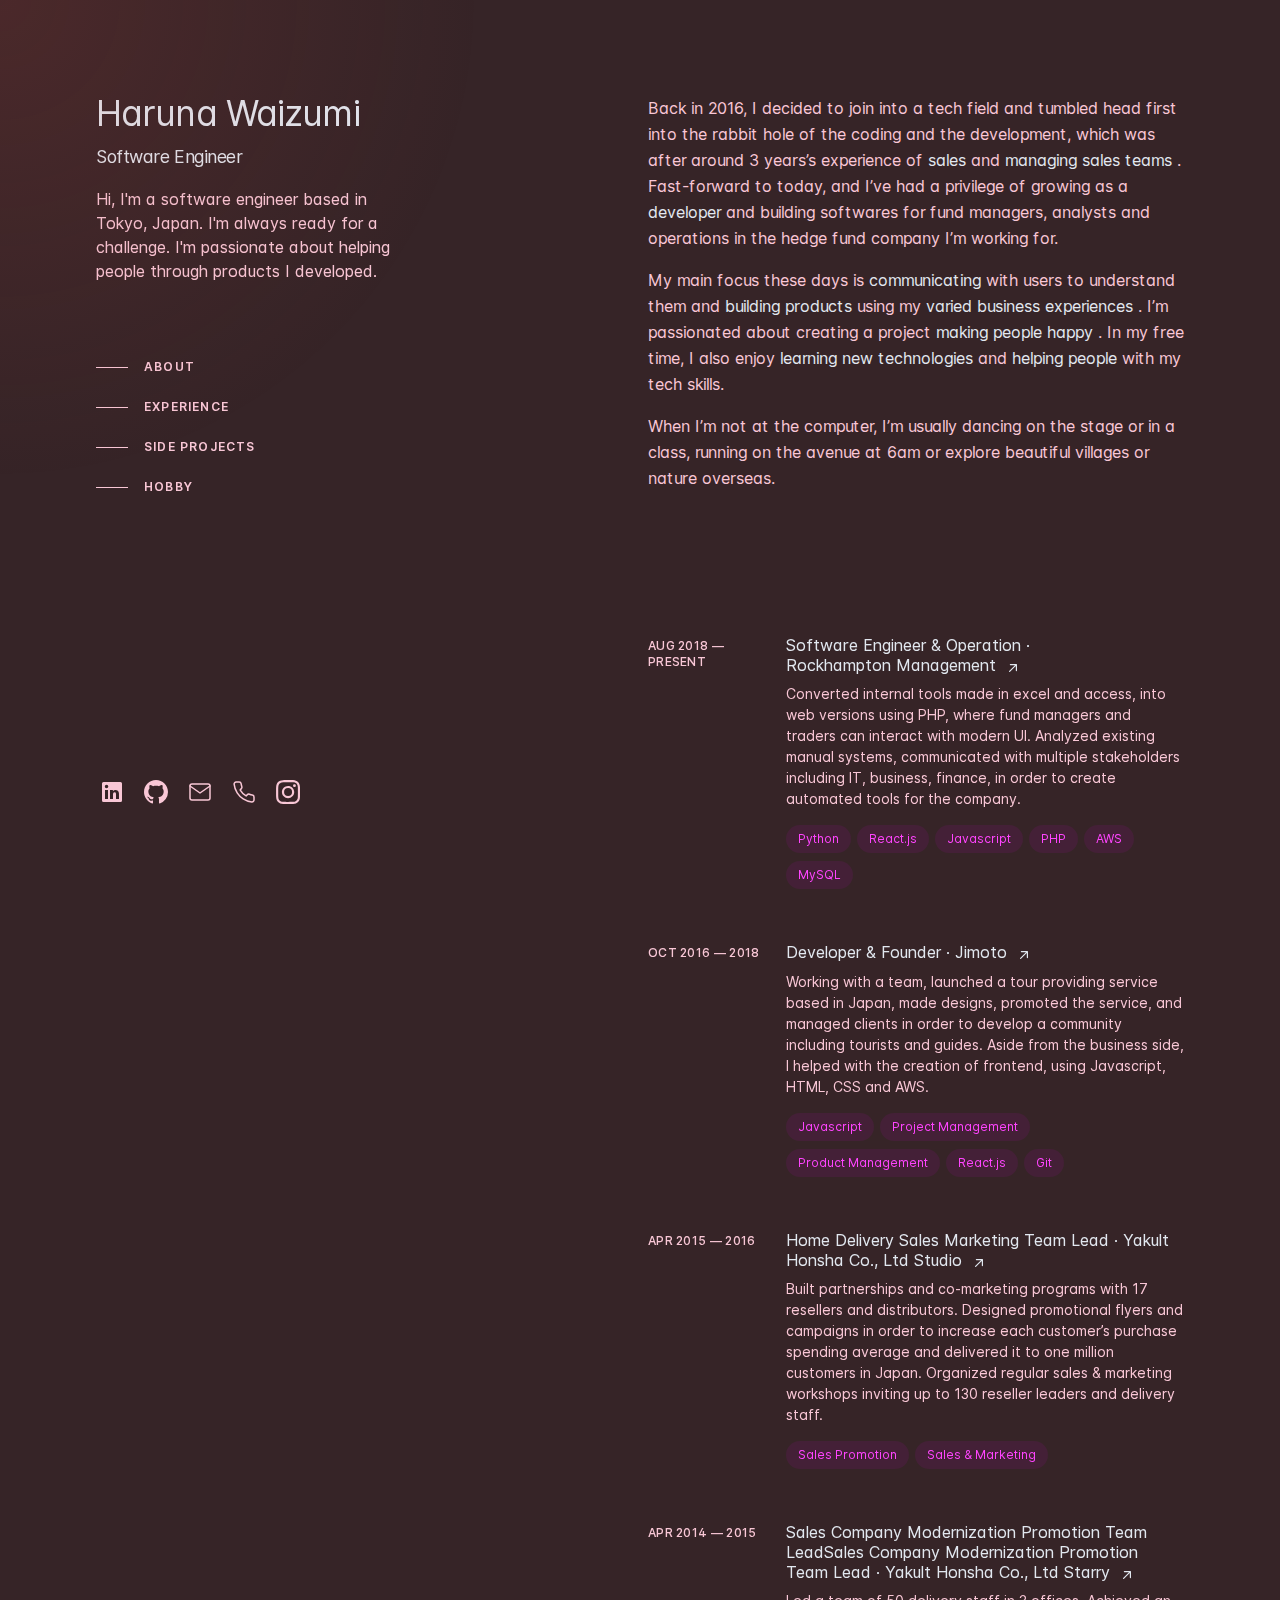
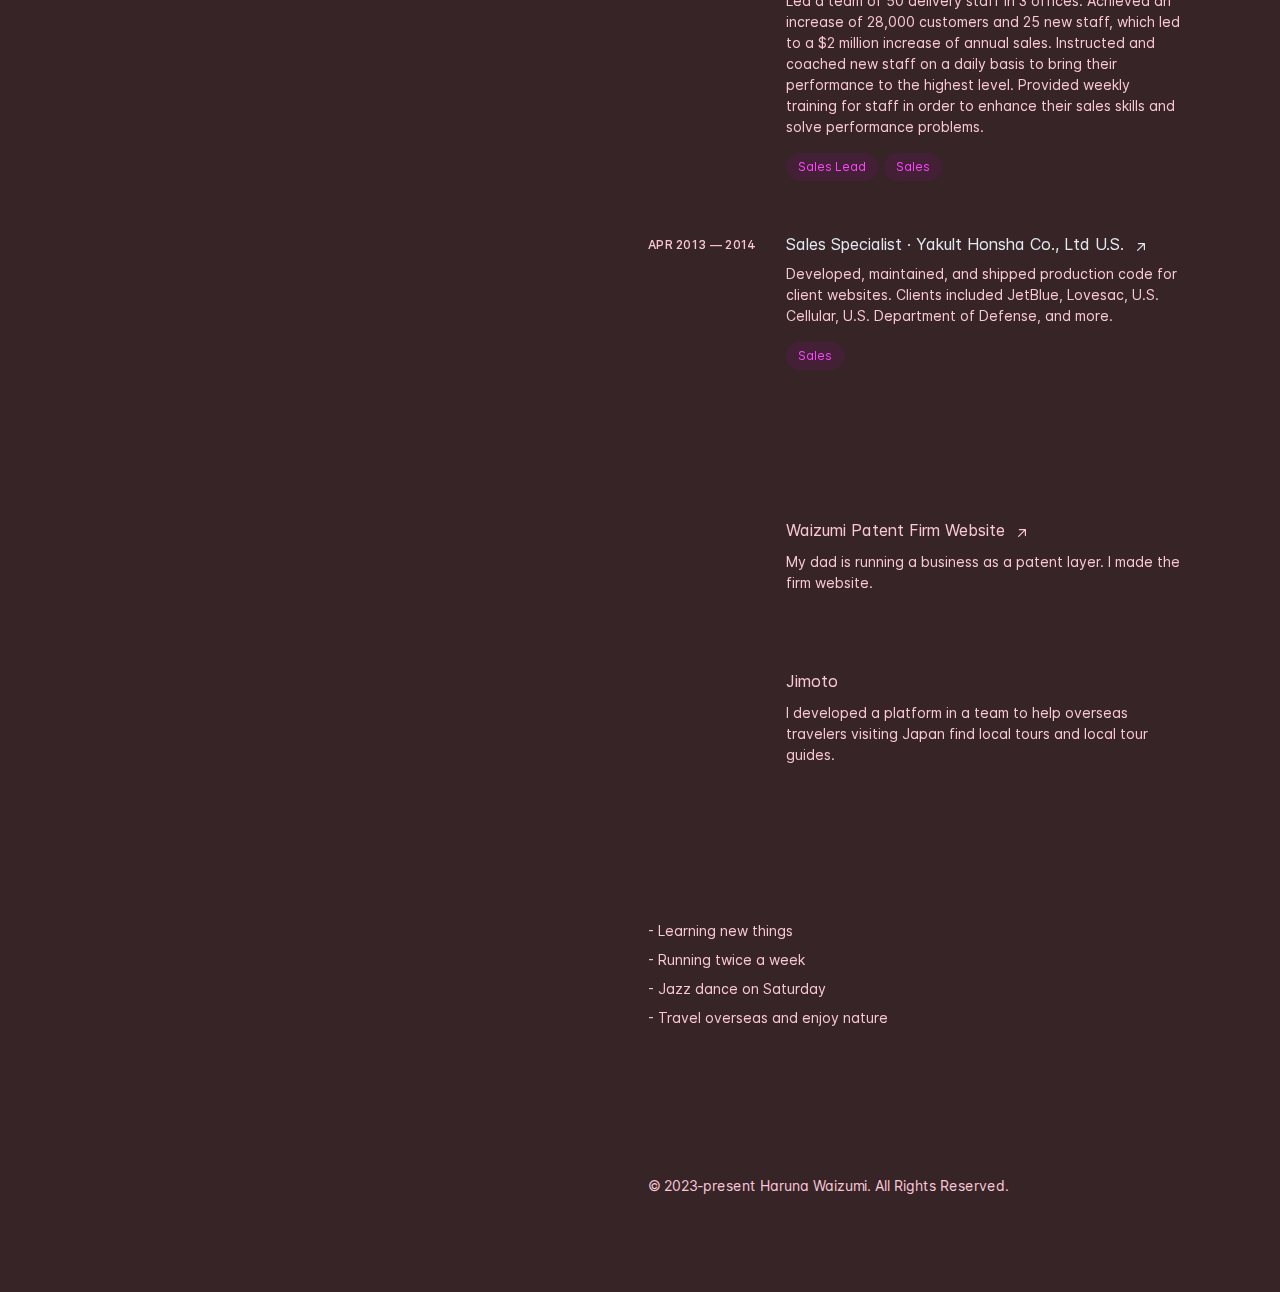
==== commit fb2ee969: "update website" ====
--- a/index.html
+++ b/index.html
@@ -1,631 +1,509 @@
 <!DOCTYPE html>
 <html lang="en" class="scroll-smooth">
-   <head>
-      <meta charset="utf-8">
-      <meta name="viewport" content="width=device-width">
-      <script>
-         window.dataLayer = window.dataLayer || [];
-         function gtag(){dataLayer.push(arguments);}
-         gtag('js', new Date());
-
-         gtag('config', 'G-4FFCWEC2WB', {
-           page_path: window.location.pathname,
-         });
-      </script>
-      <title>Brittany Chiang</title>
-      <meta name="description" content="Brittany Chiang is a software engineer who builds accessible, inclusive products and digital experiences for the web.">
-      <meta name="image" content="https://brittanychiang.com/og.png">
-      <meta property="og:locale" content="en_US">
-      <meta property="og:site_name" content="Brittany Chiang">
-      <meta property="og:type" content="website">
-      <meta property="twitter:card" content="summary_large_image">
-      <meta property="twitter:creator" content="@bchiang7">
-      <meta property="twitter:site" content="@bchiang7">
-      <meta property="og:title" content="Brittany Chiang">
-      <meta property="og:description" content="Brittany Chiang is a software engineer who builds accessible, inclusive products and digital experiences for the web.">
-      <meta property="og:url" content="https://brittanychiang.com/">
-      <meta property="og:image" content="images/og.png">
-      <meta property="twitter:title" content="Brittany Chiang">
-      <meta property="twitter:description" content="Brittany Chiang is a software engineer who builds accessible, inclusive products and digital experiences for the web.">
-      <meta property="twitter:url" content="https://brittanychiang.com/">
-      <meta property="twitter:image" content="https://brittanychiang.com/og.png">
-      <link rel="icon" type="image/png" sizes="512x192" href="images/android-chrome-512x512.png">
-      <link rel="icon" type="image/png" sizes="192x192" href="images/android-chrome-192x192.png">
-      <link rel="apple-touch-icon" sizes="180x180" href="images/apple-touch-icon.png">
-      <link rel="icon" type="image/png" sizes="32x32" href="images/favicon-32x32.png">
-      <link rel="icon" type="image/png" sizes="16x16" href="images/favicon-16x16.png">
-      <link rel="manifest" href="/favicon/site.webmanifest">
-      <meta name="msapplication-TileColor" content="#0f172a">
-      <meta name="theme-color" content="#0f172a">
-      <meta name="google-site-verification" content="DCl7VAf9tcz6eD9gb67NfkNnJ1PKRNcg8qQiwpbx9Lk">
-      <meta name="next-head-count" content="29">
-      <link rel="preload" href="/_next/static/media/730e8169368baf37-s.p.woff2" as="font" type="font/woff2" crossorigin="anonymous" data-next-font="size-adjust">
-      <link rel="preload" href="/_next/static/media/f1f0c35b32161446-s.p.woff2" as="font" type="font/woff2" crossorigin="anonymous" data-next-font="size-adjust">
-      <link rel="preload" href="/_next/static/media/d593a8df799d4ab1-s.p.woff2" as="font" type="font/woff2" crossorigin="anonymous" data-next-font="size-adjust">
-      <link rel="preload" href="/_next/static/media/dc792b508e6f91c7-s.p.woff2" as="font" type="font/woff2" crossorigin="anonymous" data-next-font="size-adjust">
-      <link rel="preload" href="/_next/static/media/84d3493a9fd22f1c-s.p.woff2" as="font" type="font/woff2" crossorigin="anonymous" data-next-font="size-adjust">
-      <link rel="preload" href="/_next/static/media/fcb100c7607696fd-s.p.woff2" as="font" type="font/woff2" crossorigin="anonymous" data-next-font="size-adjust">
-      <link rel="preload" href="/_next/static/media/d90f295d0c348006-s.p.woff2" as="font" type="font/woff2" crossorigin="anonymous" data-next-font="size-adjust">
-      <link rel="preload" href="/_next/static/media/579e0f95cacfae57-s.p.woff2" as="font" type="font/woff2" crossorigin="anonymous" data-next-font="size-adjust">
-      <link rel="preload" href="/_next/static/media/828a494e04a45cbd-s.p.woff2" as="font" type="font/woff2" crossorigin="anonymous" data-next-font="size-adjust">
-      <link rel="preload" href="/_next/static/css/f2449264126c18aa.css" as="style">
-      <link rel="stylesheet" href="css/f2449264126c18aa.css" data-n-g>
-      <noscript data-n-css></noscript>
-      <script defer nomodule src="js/polyfills-c67a75d1b6f99dc8.js"></script><script src="js/webpack-5146130448d8adf7.js" defer></script><script src="js/framework-2c79e2a64abdb08b.js" defer></script><script src="js/main-342b3f0888afe918.js" defer></script><script src="js/_app-5531e5a306da5e32.js" defer></script><script src="js/664-09cd891ecc3af1d0.js" defer></script><script src="js/506-95c309a4d817bb8b.js" defer></script><script src="js/index-4bdb0bec649560df.js" defer></script><script src="js/_buildManifest.js" defer></script><script src="js/_ssgManifest.js" defer></script>
-   </head>
-   <body class="bg-slate-900 leading-relaxed text-slate-400 antialiased selection:bg-teal-300 selection:text-teal-900">
-      <div id="__next">
-         <div class="__variable_20b187 group/spotlight relative">
-            <div class="pointer-events-none fixed inset-0 z-30 transition duration-300 lg:absolute" style="background:radial-gradient(
+
+<head>
+  <meta charset="utf-8">
+  <meta name="viewport" content="width=device-width">
+  <script>
+    window.dataLayer = window.dataLayer || [];
+
+    function gtag() {
+      dataLayer.push(arguments);
+    }
+    gtag('js', new Date());
+
+    gtag('config', 'G-4FFCWEC2WB', {
+      page_path: window.location.pathname,
+    });
+  </script>
+  <title>HarunaWaizumi</title>
+  <!-- reference: https://brittanychiang.com/ -->
+  <meta name="description" content="Haruna Waizumi is a software engineer based in Tokyo, Japan. I'm always ready for a challenge. I'm passionate about helping people through products I developed.">
+  <meta name="image" content="https://www.harunawaizumi.space/harunawaizumi.jpg">
+  <meta property="og:locale" content="en_US">
+  <meta property="og:site_name" content="Haruna Waizumi">
+  <meta property="og:type" content="website">
+  <meta property="og:title" content="Haruna Waizumi">
+  <meta property="og:description" content="Haruna Waizumi is a software engineer based in Tokyo, Japan. I'm always ready for a challenge. I'm passionate about helping people through products I developed.">
+  <meta property="og:url" content="https://www.harunawaizumi.space">
+  <meta property="og:image" content="harunawaizumi.jpg">
+  <link rel="icon" type="image/png" sizes="512x192" href="images/android-chrome-512x512.png">
+  <link rel="icon" type="image/png" sizes="192x192" href="images/android-chrome-192x192.png">
+  <link rel="apple-touch-icon" sizes="180x180" href="images/apple-touch-icon.png">
+  <link rel="icon" type="image/png" sizes="32x32" href="images/favicon-32x32.png">
+  <link rel="icon" type="image/png" sizes="16x16" href="images/favicon-16x16.png">
+  <link rel="manifest" href="/favicon/site.webmanifest">
+  <meta name="msapplication-TileColor" content="#C200C5">
+  <meta name="theme-color" content="#C200C5">
+  <meta name="google-site-verification" content="Z7dtjb-PGtUiFp2MpSbA19RXA7tEiYsfRsSXIIbpJvA">
+  <meta name="next-head-count" content="29">
+  <link rel="preload" href="/css/style.css" as="style">
+  <link rel="stylesheet" href="css/style.css" data-n-g>
+  <noscript data-n-css></noscript>
+</head>
+
+<body class="bg-slate-900 leading-relaxed text-slate-400 antialiased selection:bg-teal-300 selection:text-teal-900">
+  <div id="__next">
+    <div class="__variable_20b187 group/spotlight relative">
+      <div class="pointer-events-none fixed inset-0 z-30 transition duration-300 lg:absolute" style="background:radial-gradient(
                600px circle at 0px 0px,
-               rgba(29, 78, 216, 0.15),
+               rgba(195, 70, 64, 0.15),
                transparent 80%
                )"></div>
-            <div class="mx-auto min-h-screen max-w-screen-xl px-6 py-12 font-sans md:px-12 md:py-20 lg:px-24 lg:py-0">
-               <a href="#content" class="absolute left-0 top-0 block -translate-x-full rounded bg-gradient-to-br from-teal-400 via-blue-500 to-purple-600 px-4 py-3 text-sm font-bold uppercase tracking-widest text-white focus-visible:translate-x-0">Skip to Content</a>
-               <div class="lg:flex lg:justify-between lg:gap-4">
-                  <header class="lg:sticky lg:top-0 lg:flex lg:max-h-screen lg:w-1/2 lg:flex-col lg:justify-between lg:py-24">
-                     <div>
-                        <h1 class="text-4xl font-bold tracking-tight text-slate-200 sm:text-5xl"><a href="/">Brittany Chiang</a></h1>
-                        <h2 class="mt-3 text-lg font-medium tracking-tight text-slate-200 sm:text-xl">Lead Engineer at Upstatement</h2>
-                        <p class="mt-4 max-w-xs leading-normal">I build accessible, inclusive products and digital experiences for the web.</p>
-                        <nav class="nav hidden lg:block" aria-label="In-page jump links">
-                           <ul class="mt-16 w-max">
-                              <li><a class="group flex items-center py-3 active" href="#about"><span class="nav-indicator mr-4 h-px w-8 bg-slate-600 transition-all group-hover:w-16 group-hover:bg-slate-200 group-focus-visible:w-16 group-focus-visible:bg-slate-200 motion-reduce:transition-none"></span><span class="nav-text text-xs font-bold uppercase tracking-widest text-slate-500 group-hover:text-slate-200 group-focus-visible:text-slate-200">About</span></a></li>
-                              <li><a class="group flex items-center py-3 " href="#experience"><span class="nav-indicator mr-4 h-px w-8 bg-slate-600 transition-all group-hover:w-16 group-hover:bg-slate-200 group-focus-visible:w-16 group-focus-visible:bg-slate-200 motion-reduce:transition-none"></span><span class="nav-text text-xs font-bold uppercase tracking-widest text-slate-500 group-hover:text-slate-200 group-focus-visible:text-slate-200">Experience</span></a></li>
-                              <li><a class="group flex items-center py-3 " href="#projects"><span class="nav-indicator mr-4 h-px w-8 bg-slate-600 transition-all group-hover:w-16 group-hover:bg-slate-200 group-focus-visible:w-16 group-focus-visible:bg-slate-200 motion-reduce:transition-none"></span><span class="nav-text text-xs font-bold uppercase tracking-widest text-slate-500 group-hover:text-slate-200 group-focus-visible:text-slate-200">Projects</span></a></li>
-                           </ul>
-                        </nav>
+      <div class="mx-auto min-h-screen max-w-screen-xl px-6 py-12 font-sans md:px-12 md:py-20 lg:px-24 lg:py-0">
+        <div class="lg:flex lg:justify-between lg:gap-4">
+          <header class="lg:sticky lg:top-0 lg:flex lg:max-h-screen lg:w-1/2 lg:flex-col lg:justify-between lg:py-24">
+            <div>
+              <h1 class="text-4xl tracking-tight text-slate-200 sm:text-5xl"><a href="/">Haruna Waizumi</a></h1>
+              <h2 class="mt-3 text-lg font-medium tracking-tight text-slate-200 sm:text-xl">Software Engineer</h2>
+              <p class="mt-4 max-w-xs leading-normal">Hi, I'm a software engineer based in Tokyo, Japan. I'm always ready for a challenge. I'm passionate about helping people through products I developed.</p>
+              <nav class="nav hidden lg:block" aria-label="In-page jump links">
+                <ul class="mt-16 w-max">
+                  <li><a class="group flex items-center py-3" href="#about"><span
+                        class="nav-indicator mr-4 h-px w-8 bg-slate-600 transition-all group-hover:w-16 group-hover:bg-slate-200 group-focus-visible:w-16 group-focus-visible:bg-slate-200 motion-reduce:transition-none"></span><span
+                        class="nav-text text-xs font-bold uppercase tracking-widest text-slate-500 group-hover:text-slate-200 group-focus-visible:text-slate-200">About</span></a></li>
+                  <li><a class="group flex items-center py-3 " href="#experience"><span
+                        class="nav-indicator mr-4 h-px w-8 bg-slate-600 transition-all group-hover:w-16 group-hover:bg-slate-200 group-focus-visible:w-16 group-focus-visible:bg-slate-200 motion-reduce:transition-none"></span><span
+                        class="nav-text text-xs font-bold uppercase tracking-widest text-slate-500 group-hover:text-slate-200 group-focus-visible:text-slate-200">Experience</span></a></li>
+                  <li><a class="group flex items-center py-3 " href="#projects"><span
+                        class="nav-indicator mr-4 h-px w-8 bg-slate-600 transition-all group-hover:w-16 group-hover:bg-slate-200 group-focus-visible:w-16 group-focus-visible:bg-slate-200 motion-reduce:transition-none"></span><span
+                        class="nav-text text-xs font-bold uppercase tracking-widest text-slate-500 group-hover:text-slate-200 group-focus-visible:text-slate-200">Side Projects</span></a></li>
+                  <li><a class="group flex items-center py-3 " href="#hobby"><span
+                        class="nav-indicator mr-4 h-px w-8 bg-slate-600 transition-all group-hover:w-16 group-hover:bg-slate-200 group-focus-visible:w-16 group-focus-visible:bg-slate-200 motion-reduce:transition-none"></span><span
+                        class="nav-text text-xs font-bold uppercase tracking-widest text-slate-500 group-hover:text-slate-200 group-focus-visible:text-slate-200">Hobby</span></a></li>
+                </ul>
+              </nav>
+            </div>
+
+            <!-- Social Media -->
+            <ul class="ml-1 mt-8 flex items-center" aria-label="Social media">
+              <li class="mr-5 text-xs">
+                <a class="block hover:text-slate-200" href="https://www.linkedin.com/in/haruna-waizumi-7ab75bb8/" target="_blank" rel="noreferrer">
+                  <span class="sr-only">LinkedIn</span>
+                  <svg xmlns="http://www.w3.org/2000/svg" viewBox="0 0 24 24" fill="currentColor" class="h-6 w-6" aria-hidden="true">
+                    <path
+                      d="M20.5 2h-17A1.5 1.5 0 002 3.5v17A1.5 1.5 0 003.5 22h17a1.5 1.5 0 001.5-1.5v-17A1.5 1.5 0 0020.5 2zM8 19H5v-9h3zM6.5 8.25A1.75 1.75 0 118.3 6.5a1.78 1.78 0 01-1.8 1.75zM19 19h-3v-4.74c0-1.42-.6-1.93-1.38-1.93A1.74 1.74 0 0013 14.19a.66.66 0 000 .14V19h-3v-9h2.9v1.3a3.11 3.11 0 012.7-1.4c1.55 0 3.36.86 3.36 3.66z" />
+                  </svg>
+                </a>
+              </li>
+              <li class="mr-5 text-xs">
+                <a class="block hover:text-slate-200" href="https://github.com/harunawaizumi" target="_blank" rel="noreferrer">
+                  <span class="sr-only">GitHub</span>
+                  <svg xmlns="http://www.w3.org/2000/svg" viewBox="0 0 16 16" fill="currentColor" class="h-6 w-6" aria-hidden="true">
+                    <path
+                      d="M8 0C3.58 0 0 3.58 0 8c0 3.54 2.29 6.53 5.47 7.59.4.07.55-.17.55-.38 0-.19-.01-.82-.01-1.49-2.01.37-2.53-.49-2.69-.94-.09-.23-.48-.94-.82-1.13-.28-.15-.68-.52-.01-.53.63-.01 1.08.58 1.23.82.72 1.21 1.87.87 2.33.66.07-.52.28-.87.51-1.07-1.78-.2-3.64-.89-3.64-3.95 0-.87.31-1.59.82-2.15-.08-.2-.36-1.02.08-2.12 0 0 .67-.21 2.2.82.64-.18 1.32-.27 2-.27.68 0 1.36.09 2 .27 1.53-1.04 2.2-.82 2.2-.82.44 1.1.16 1.92.08 2.12.51.56.82 1.27.82 2.15 0 3.07-1.87 3.75-3.65 3.95.29.25.54.73.54 1.48 0 1.07-.01 1.93-.01 2.2 0 .21.15.46.55.38A8.013 8.013 0 0016 8c0-4.42-3.58-8-8-8z" />
+                  </svg>
+                </a>
+              </li>
+              <li class="mr-5 text-xs">
+                <a class="block hover:text-slate-200" href = "mailto: haruna.waizumi@gmail.com" target="_blank" rel="noreferrer">
+                  <span class="sr-only">Email</span>
+                  <svg xmlns="http://www.w3.org/2000/svg" width="24" height="24" viewBox="0 0 24 24" fill="none" stroke="#F9C7D6" stroke-width="1.5" stroke-linecap="round" stroke-linejoin="round"><path d="M4 4h16c1.1 0 2 .9 2 2v12c0 1.1-.9 2-2 2H4c-1.1 0-2-.9-2-2V6c0-1.1.9-2 2-2z"></path><polyline points="22,6 12,13 2,6"></polyline></svg>
+               </a>
+              </li>
+              <li class="mr-5 text-xs">
+               <a class="block hover:text-slate-200" href = "tel: +919079010573" target="_blank" rel="noreferrer">
+                 <span class="sr-only">Phone</span>
+                 <svg xmlns="http://www.w3.org/2000/svg" width="24" height="24" viewBox="0 0 24 24" fill="none" stroke="#F9C7D6" stroke-width="1.5" stroke-linecap="round" stroke-linejoin="round"><path d="M22 16.92v3a2 2 0 0 1-2.18 2 19.79 19.79 0 0 1-8.63-3.07 19.5 19.5 0 0 1-6-6 19.79 19.79 0 0 1-3.07-8.67A2 2 0 0 1 4.11 2h3a2 2 0 0 1 2 1.72 12.84 12.84 0 0 0 .7 2.81 2 2 0 0 1-.45 2.11L8.09 9.91a16 16 0 0 0 6 6l1.27-1.27a2 2 0 0 1 2.11-.45 12.84 12.84 0 0 0 2.81.7A2 2 0 0 1 22 16.92z"></path></svg>
+               </a>
+             </li>
+              <li class="mr-5 text-xs">
+               <a class="block hover:text-slate-200" href="https://instagram.com/harunawaizumi" target="_blank" rel="noreferrer">
+                 <span class="sr-only">Instagram</span>
+                 <svg xmlns="http://www.w3.org/2000/svg" viewBox="0 0 1000 1000" fill="currentColor" class="h-6 w-6" aria-hidden="true">
+                   <path
+                     d="M295.42,6c-53.2,2.51-89.53,11-121.29,23.48-32.87,12.81-60.73,30-88.45,57.82S40.89,143,28.17,175.92c-12.31,31.83-20.65,68.19-23,121.42S2.3,367.68,2.56,503.46,3.42,656.26,6,709.6c2.54,53.19,11,89.51,23.48,121.28,12.83,32.87,30,60.72,57.83,88.45S143,964.09,176,976.83c31.8,12.29,68.17,20.67,121.39,23s70.35,2.87,206.09,2.61,152.83-.86,206.16-3.39S799.1,988,830.88,975.58c32.87-12.86,60.74-30,88.45-57.84S964.1,862,976.81,829.06c12.32-31.8,20.69-68.17,23-121.35,2.33-53.37,2.88-70.41,2.62-206.17s-.87-152.78-3.4-206.1-11-89.53-23.47-121.32c-12.85-32.87-30-60.7-57.82-88.45S862,40.87,829.07,28.19c-31.82-12.31-68.17-20.7-121.39-23S637.33,2.3,501.54,2.56,348.75,3.4,295.42,6m5.84,903.88c-48.75-2.12-75.22-10.22-92.86-17-23.36-9-40-19.88-57.58-37.29s-28.38-34.11-37.5-57.42c-6.85-17.64-15.1-44.08-17.38-92.83-2.48-52.69-3-68.51-3.29-202s.22-149.29,2.53-202c2.08-48.71,10.23-75.21,17-92.84,9-23.39,19.84-40,37.29-57.57s34.1-28.39,57.43-37.51c17.62-6.88,44.06-15.06,92.79-17.38,52.73-2.5,68.53-3,202-3.29s149.31.21,202.06,2.53c48.71,2.12,75.22,10.19,92.83,17,23.37,9,40,19.81,57.57,37.29s28.4,34.07,37.52,57.45c6.89,17.57,15.07,44,17.37,92.76,2.51,52.73,3.08,68.54,3.32,202s-.23,149.31-2.54,202c-2.13,48.75-10.21,75.23-17,92.89-9,23.35-19.85,40-37.31,57.56s-34.09,28.38-57.43,37.5c-17.6,6.87-44.07,15.07-92.76,17.39-52.73,2.48-68.53,3-202.05,3.29s-149.27-.25-202-2.53m407.6-674.61a60,60,0,1,0,59.88-60.1,60,60,0,0,0-59.88,60.1M245.77,503c.28,141.8,115.44,256.49,257.21,256.22S759.52,643.8,759.25,502,643.79,245.48,502,245.76,245.5,361.22,245.77,503m90.06-.18a166.67,166.67,0,1,1,167,166.34,166.65,166.65,0,0,1-167-166.34" />
+                 </svg>
+               </a>
+             </li>
+            </ul>
+          </header>
+          <main id="content" class="pt-24 lg:w-1/2 lg:py-24">
+
+            <!-- About Me -->
+            <section id="about" class="mb-16 scroll-mt-16 md:mb-24 lg:mb-36 lg:scroll-mt-24" aria-label="About me">
+              <div class="sticky top-0 z-20 -mx-6 mb-4 w-screen bg-slate-900/75 px-6 py-5 backdrop-blur md:-mx-12 md:px-12 lg:sr-only lg:relative lg:top-auto lg:mx-auto lg:w-full lg:px-0 lg:py-0 lg:opacity-0">
+                <h2 class="text-sm font-bold uppercase tracking-widest text-slate-200 lg:sr-only">About</h2>
+              </div>
+              <div>
+                <p class="mb-4">
+                  Back in 2016, I decided to join into a tech field and tumbled head first into the rabbit hole of the coding and the development, which was after around 3 years’s experience of 
+                  <!-- --> <a class="font-medium text-slate-200 hover:text-teal-300 focus-visible:text-teal-300" href="">sales</a>
+                  and 
+                  <!-- --> <a class="font-medium text-slate-200 hover:text-teal-300 focus-visible:text-teal-300" href="">managing sales teams</a>
+                  . Fast-forward to today, and I’ve had a privilege of growing as a 
+                  <!-- --> <a class="font-medium text-slate-200 hover:text-teal-300 focus-visible:text-teal-300" href="">developer</a>
+                   and building softwares for fund managers, analysts and operations in the hedge fund company I’m working for. 
+                </p>
+
+                <p class="mb-4">
+                  My main focus these days is 
+                  <!-- --> <a class="font-medium text-slate-200 hover:text-teal-300 focus-visible:text-teal-300" href="">communicating</a>
+                   with users to understand them and 
+                  <!-- --> <a class="font-medium text-slate-200 hover:text-teal-300 focus-visible:text-teal-300" href="">building products</a> 
+                   using my 
+                  <!-- --> <a class="font-medium text-slate-200 hover:text-teal-300 focus-visible:text-teal-300" href=""> varied business experiences</a> 
+                  . I’m passionated about creating a project 
+                  <!-- --> <a class="font-medium text-slate-200 hover:text-teal-300 focus-visible:text-teal-300" href=""> making people happy</a> 
+                  . In my free time, I also enjoy 
+                  <!-- --> <a class="font-medium text-slate-200 hover:text-teal-300 focus-visible:text-teal-300" href="">learning new technologies</a> 
+                   and 
+                  <!-- --> <a class="font-medium text-slate-200 hover:text-teal-300 focus-visible:text-teal-300" href="">helping people</a> 
+                    with my tech skills. 
+                </p>
+                <p class="mb-4">
+                  When I’m not at the computer, I’m usually dancing on the stage or in a class, running on the avenue at 6am or explore beautiful villages or nature overseas. 
+                </p>
+              </div>
+            </section>
+
+            <!-- Experience -->
+            <section id="experience" class="mb-16 scroll-mt-16 md:mb-24 lg:mb-36 lg:scroll-mt-24" aria-label="Work experience">
+              <div class="sticky top-0 z-20 -mx-6 mb-4 w-screen bg-slate-900/75 px-6 py-5 backdrop-blur md:-mx-12 md:px-12 lg:sr-only lg:relative lg:top-auto lg:mx-auto lg:w-full lg:px-0 lg:py-0 lg:opacity-0">
+                <h2 class="text-sm font-bold uppercase tracking-widest text-slate-200 lg:sr-only">Experience</h2>
+              </div>
+              <div>
+                <ol class="group/list">
+                  <li class="mb-12">
+                    <div class="group relative grid pb-1 transition-all sm:grid-cols-8 sm:gap-8 md:gap-4 lg:hover:!opacity-100 lg:group-hover/list:opacity-50">
+                      <div
+                        class="absolute -inset-x-4 -inset-y-4 z-0 hidden rounded-md transition motion-reduce:transition-none lg:-inset-x-6 lg:block lg:group-hover:bg-slate-800/50 lg:group-hover:shadow-[inset_0_1px_0_0_rgba(148,163,184,0.1)] lg:group-hover:drop-shadow-lg">
+                      </div>
+                      <header class="z-10 mb-2 mt-1 text-xs font-semibold uppercase tracking-wide text-slate-500 sm:col-span-2" aria-label="2018 to Present">AUG 2018 — Present</header>
+                      <div class="z-10 sm:col-span-6">
+                        <h3 class="font-medium leading-snug text-slate-200">
+                          <div>
+                            <a class="inline-flex items-baseline font-medium leading-tight text-slate-200 hover:text-teal-300 focus-visible:text-teal-300  group/link text-base" href="https://www.rockhampton-mgt.com/" target="_blank" rel="noreferrer"
+                              aria-label="Lead Engineer at Upstatement">
+                              <span class="absolute -inset-x-4 -inset-y-2.5 hidden rounded md:-inset-x-6 md:-inset-y-4 lg:block"></span>
+                              <span>
+                                Software Engineer & Operation ·
+                                <!-- -->
+                                <span class="inline-block">
+                                  Rockhampton Management
+                                  <svg xmlns="http://www.w3.org/2000/svg" viewBox="0 0 20 20" fill="currentColor"
+                                    class="inline-block h-4 w-4 shrink-0 transition-transform group-hover/link:-translate-y-1 group-hover/link:translate-x-1 group-focus-visible/link:-translate-y-1 group-focus-visible/link:translate-x-1 motion-reduce:transition-none ml-1 translate-y-px"
+                                    aria-hidden="true">
+                                    <path fill-rule="evenodd" d="M5.22 14.78a.75.75 0 001.06 0l7.22-7.22v5.69a.75.75 0 001.5 0v-7.5a.75.75 0 00-.75-.75h-7.5a.75.75 0 000 1.5h5.69l-7.22 7.22a.75.75 0 000 1.06z" clip-rule="evenodd" />
+                                  </svg>
+                                </span>
+                              </span>
+                            </a>
+                          </div>
+                        </h3>
+                        <p class="mt-2 text-sm leading-normal">
+                          Converted internal tools made in excel and access, into web versions using
+                          PHP, where fund managers and traders can interact with modern UI.
+                          Analyzed existing manual systems, communicated with multiple stakeholders
+                          including IT, business, finance, in order to create automated tools for the
+                          company.
+                        </p>
+                        <ul class="mt-2 flex flex-wrap" aria-label="Technologies used">
+                          <li class="mr-1.5 mt-2">
+                            <div class="flex items-center rounded-full bg-teal-400/10 px-3 py-1 text-xs font-medium leading-5 text-teal-300 ">Python</div>
+                          </li>
+                          <li class="mr-1.5 mt-2">
+                            <div class="flex items-center rounded-full bg-teal-400/10 px-3 py-1 text-xs font-medium leading-5 text-teal-300 ">React.js</div>
+                          </li>
+                          <li class="mr-1.5 mt-2">
+                            <div class="flex items-center rounded-full bg-teal-400/10 px-3 py-1 text-xs font-medium leading-5 text-teal-300 ">Javascript</div>
+                          </li>
+                          <li class="mr-1.5 mt-2">
+                            <div class="flex items-center rounded-full bg-teal-400/10 px-3 py-1 text-xs font-medium leading-5 text-teal-300 ">PHP</div>
+                          </li>
+                          <li class="mr-1.5 mt-2">
+                            <div class="flex items-center rounded-full bg-teal-400/10 px-3 py-1 text-xs font-medium leading-5 text-teal-300 ">AWS</div>
+                          </li>
+                          <li class="mr-1.5 mt-2">
+                            <div class="flex items-center rounded-full bg-teal-400/10 px-3 py-1 text-xs font-medium leading-5 text-teal-300 ">MySQL</div>
+                          </li>
+                        </ul>
+                      </div>
+                    </div>
+                  </li>
+                  <li class="mb-12">
+                    <div class="group relative grid pb-1 transition-all sm:grid-cols-8 sm:gap-8 md:gap-4 lg:hover:!opacity-100 lg:group-hover/list:opacity-50">
+                      <div
+                        class="absolute -inset-x-4 -inset-y-4 z-0 hidden rounded-md transition motion-reduce:transition-none lg:-inset-x-6 lg:block lg:group-hover:bg-slate-800/50 lg:group-hover:shadow-[inset_0_1px_0_0_rgba(148,163,184,0.1)] lg:group-hover:drop-shadow-lg">
+                      </div>
+                      <header class="z-10 mb-2 mt-1 text-xs font-semibold uppercase tracking-wide text-slate-500 sm:col-span-2" aria-label="OCT 2016 — 2018">OCT 2016 — 2018</header>
+                      <div class="z-10 sm:col-span-6">
+                        <h3 class="font-medium leading-snug text-slate-200">
+                          <div>
+                            <a class="inline-flex items-baseline font-medium leading-tight text-slate-200 hover:text-teal-300 focus-visible:text-teal-300  group/link text-base" href="" target="_blank"
+                              rel="noreferrer" aria-label="jimoto">
+                              <span class="absolute -inset-x-4 -inset-y-2.5 hidden rounded md:-inset-x-6 md:-inset-y-4 lg:block"></span>
+                              <span>
+                                Developer & Founder  ·
+                                <!-- -->
+                                <span class="inline-block">
+                                  Jimoto
+                                  <svg xmlns="http://www.w3.org/2000/svg" viewBox="0 0 20 20" fill="currentColor"
+                                    class="inline-block h-4 w-4 shrink-0 transition-transform group-hover/link:-translate-y-1 group-hover/link:translate-x-1 group-focus-visible/link:-translate-y-1 group-focus-visible/link:translate-x-1 motion-reduce:transition-none ml-1 translate-y-px"
+                                    aria-hidden="true">
+                                    <path fill-rule="evenodd" d="M5.22 14.78a.75.75 0 001.06 0l7.22-7.22v5.69a.75.75 0 001.5 0v-7.5a.75.75 0 00-.75-.75h-7.5a.75.75 0 000 1.5h5.69l-7.22 7.22a.75.75 0 000 1.06z" clip-rule="evenodd" />
+                                  </svg>
+                                </span>
+                              </span>
+                            </a>
+                          </div>
+                        </h3>
+                        <p class="mt-2 text-sm leading-normal">
+                          Working with a team, launched a tour providing service based in Japan, made designs,
+                          promoted the service, and managed clients in order to develop a community
+                          including tourists and guides.
+                          Aside from the business side, I helped with the creation of frontend, using
+                          Javascript, HTML, CSS and AWS.
+                        </p>
+                        <ul class="mt-2 flex flex-wrap" aria-label="Technologies used">
+                          <li class="mr-1.5 mt-2">
+                            <div class="flex items-center rounded-full bg-teal-400/10 px-3 py-1 text-xs font-medium leading-5 text-teal-300 ">Javascript</div>
+                          </li>
+                          <li class="mr-1.5 mt-2">
+                            <div class="flex items-center rounded-full bg-teal-400/10 px-3 py-1 text-xs font-medium leading-5 text-teal-300 ">Project Management</div>
+                          </li>
+                          <li class="mr-1.5 mt-2">
+                            <div class="flex items-center rounded-full bg-teal-400/10 px-3 py-1 text-xs font-medium leading-5 text-teal-300 ">Product Management</div>
+                          </li>
+                          <li class="mr-1.5 mt-2">
+                            <div class="flex items-center rounded-full bg-teal-400/10 px-3 py-1 text-xs font-medium leading-5 text-teal-300 ">React.js</div>
+                          </li>
+                          <li class="mr-1.5 mt-2">
+                            <div class="flex items-center rounded-full bg-teal-400/10 px-3 py-1 text-xs font-medium leading-5 text-teal-300 ">Git</div>
+                          </li>
+                        </ul>
+                      </div>
+                    </div>
+                  </li>
+                  <li class="mb-12">
+                    <div class="group relative grid pb-1 transition-all sm:grid-cols-8 sm:gap-8 md:gap-4 lg:hover:!opacity-100 lg:group-hover/list:opacity-50">
+                      <div
+                        class="absolute -inset-x-4 -inset-y-4 z-0 hidden rounded-md transition motion-reduce:transition-none lg:-inset-x-6 lg:block lg:group-hover:bg-slate-800/50 lg:group-hover:shadow-[inset_0_1px_0_0_rgba(148,163,184,0.1)] lg:group-hover:drop-shadow-lg">
+                      </div>
+                      <header class="z-10 mb-2 mt-1 text-xs font-semibold uppercase tracking-wide text-slate-500 sm:col-span-2" aria-label="APR 2015 — 2016">APR 2015 — 2016</header>
+                      <div class="z-10 sm:col-span-6">
+                        <h3 class="font-medium leading-snug text-slate-200">
+                          <div>
+                            <a class="inline-flex items-baseline font-medium leading-tight text-slate-200 hover:text-teal-300 focus-visible:text-teal-300  group/link text-base" href="https://www.yakult.co.jp/english/" target="_blank"
+                              rel="noreferrer" aria-label="Yakult Home Delivery Sales Marketing Team Lead">
+                              <span class="absolute -inset-x-4 -inset-y-2.5 hidden rounded md:-inset-x-6 md:-inset-y-4 lg:block"></span>
+                              <span>
+                                Home Delivery Sales Marketing Team Lead · Yakult Honsha Co., Ltd
+                                <!-- -->
+                                <span class="inline-block">
+                                  Studio
+                                  <svg xmlns="http://www.w3.org/2000/svg" viewBox="0 0 20 20" fill="currentColor"
+                                    class="inline-block h-4 w-4 shrink-0 transition-transform group-hover/link:-translate-y-1 group-hover/link:translate-x-1 group-focus-visible/link:-translate-y-1 group-focus-visible/link:translate-x-1 motion-reduce:transition-none ml-1 translate-y-px"
+                                    aria-hidden="true">
+                                    <path fill-rule="evenodd" d="M5.22 14.78a.75.75 0 001.06 0l7.22-7.22v5.69a.75.75 0 001.5 0v-7.5a.75.75 0 00-.75-.75h-7.5a.75.75 0 000 1.5h5.69l-7.22 7.22a.75.75 0 000 1.06z" clip-rule="evenodd" />
+                                  </svg>
+                                </span>
+                              </span>
+                            </a>
+                          </div>
+                        </h3>
+                        <p class="mt-2 text-sm leading-normal">
+                          Built partnerships and co-marketing programs with 17 resellers and distributors.
+                          Designed promotional flyers and campaigns in order to increase each customer’s purchase spending average and delivered it to one million customers in Japan.
+                          Organized regular sales & marketing workshops inviting up to 130 reseller leaders and delivery staff.
+                        </p>
+                        <ul class="mt-2 flex flex-wrap" aria-label="Technologies used">
+                          <li class="mr-1.5 mt-2">
+                            <div class="flex items-center rounded-full bg-teal-400/10 px-3 py-1 text-xs font-medium leading-5 text-teal-300 ">Sales Promotion</div>
+                          </li>
+                          <li class="mr-1.5 mt-2">
+                            <div class="flex items-center rounded-full bg-teal-400/10 px-3 py-1 text-xs font-medium leading-5 text-teal-300 ">Sales & Marketing</div>
+                          </li>
+                        </ul>
+                      </div>
+                    </div>
+                  </li>
+                  <li class="mb-12">
+                    <div class="group relative grid pb-1 transition-all sm:grid-cols-8 sm:gap-8 md:gap-4 lg:hover:!opacity-100 lg:group-hover/list:opacity-50">
+                      <div
+                        class="absolute -inset-x-4 -inset-y-4 z-0 hidden rounded-md transition motion-reduce:transition-none lg:-inset-x-6 lg:block lg:group-hover:bg-slate-800/50 lg:group-hover:shadow-[inset_0_1px_0_0_rgba(148,163,184,0.1)] lg:group-hover:drop-shadow-lg">
+                      </div>
+                      <header class="z-10 mb-2 mt-1 text-xs font-semibold uppercase tracking-wide text-slate-500 sm:col-span-2" aria-label="APR 2014 — 2015">APR 2014 — 2015</header>
+                      <div class="z-10 sm:col-span-6">
+                        <h3 class="font-medium leading-snug text-slate-200">
+                          <div>
+                            <a class="inline-flex items-baseline font-medium leading-tight text-slate-200 hover:text-teal-300 focus-visible:text-teal-300  group/link text-base" href="https://starry.com/" target="_blank" rel="noreferrer"
+                              aria-label="Software Engineer Co-op at Starry">
+                              <span class="absolute -inset-x-4 -inset-y-2.5 hidden rounded md:-inset-x-6 md:-inset-y-4 lg:block"></span>
+                              <span>
+                                Sales Company Modernization Promotion Team LeadSales Company Modernization Promotion Team Lead · Yakult Honsha Co., Ltd
+                                <!-- -->
+                                <span class="inline-block">
+                                  Starry
+                                  <svg xmlns="http://www.w3.org/2000/svg" viewBox="0 0 20 20" fill="currentColor"
+                                    class="inline-block h-4 w-4 shrink-0 transition-transform group-hover/link:-translate-y-1 group-hover/link:translate-x-1 group-focus-visible/link:-translate-y-1 group-focus-visible/link:translate-x-1 motion-reduce:transition-none ml-1 translate-y-px"
+                                    aria-hidden="true">
+                                    <path fill-rule="evenodd" d="M5.22 14.78a.75.75 0 001.06 0l7.22-7.22v5.69a.75.75 0 001.5 0v-7.5a.75.75 0 00-.75-.75h-7.5a.75.75 0 000 1.5h5.69l-7.22 7.22a.75.75 0 000 1.06z" clip-rule="evenodd" />
+                                  </svg>
+                                </span>
+                              </span>
+                            </a>
+                          </div>
+                        </h3>
+                        <p class="mt-2 text-sm leading-normal">
+                          Led a team of 50 delivery staff in 3 offices.
+                          Achieved an increase of 28,000 customers and 25 new staff, which led to a $2 million increase of annual sales.
+                          Instructed and coached new staff on a daily basis to bring their performance to the highest level.
+                          Provided weekly training for staff in order to enhance their sales skills and solve performance problems.
+                        </p>
+                        <ul class="mt-2 flex flex-wrap" aria-label="Technologies used">
+                          <li class="mr-1.5 mt-2">
+                            <div class="flex items-center rounded-full bg-teal-400/10 px-3 py-1 text-xs font-medium leading-5 text-teal-300 ">Sales Lead</div>
+                          </li>
+                          <li class="mr-1.5 mt-2">
+                            <div class="flex items-center rounded-full bg-teal-400/10 px-3 py-1 text-xs font-medium leading-5 text-teal-300 ">Sales</div>
+                          </li>
+                        </ul>
+                      </div>
+                    </div>
+                  </li>
+                  <li class="mb-12">
+                    <div class="group relative grid pb-1 transition-all sm:grid-cols-8 sm:gap-8 md:gap-4 lg:hover:!opacity-100 lg:group-hover/list:opacity-50">
+                      <div
+                        class="absolute -inset-x-4 -inset-y-4 z-0 hidden rounded-md transition motion-reduce:transition-none lg:-inset-x-6 lg:block lg:group-hover:bg-slate-800/50 lg:group-hover:shadow-[inset_0_1px_0_0_rgba(148,163,184,0.1)] lg:group-hover:drop-shadow-lg">
+                      </div>
+                      <header class="z-10 mb-2 mt-1 text-xs font-semibold uppercase tracking-wide text-slate-500 sm:col-span-2" aria-label="APR 2013 — 2014">APR 2013 — 2014</header>
+                      <div class="z-10 sm:col-span-6">
+                        <h3 class="font-medium leading-snug text-slate-200">
+                          <div>
+                            <a class="inline-flex items-baseline font-medium leading-tight text-slate-200 hover:text-teal-300 focus-visible:text-teal-300  group/link text-base" href="https://us.mullenlowe.com/" target="_blank" rel="noreferrer"
+                              aria-label="Creative Technologist Co-op at MullenLowe U.S.">
+                              <span class="absolute -inset-x-4 -inset-y-2.5 hidden rounded md:-inset-x-6 md:-inset-y-4 lg:block"></span>
+                              <span>
+                                Sales Specialist · Yakult Honsha Co., Ltd
+                                <!-- -->
+                                <span class="inline-block">
+                                  U.S.
+                                  <svg xmlns="http://www.w3.org/2000/svg" viewBox="0 0 20 20" fill="currentColor"
+                                    class="inline-block h-4 w-4 shrink-0 transition-transform group-hover/link:-translate-y-1 group-hover/link:translate-x-1 group-focus-visible/link:-translate-y-1 group-focus-visible/link:translate-x-1 motion-reduce:transition-none ml-1 translate-y-px"
+                                    aria-hidden="true">
+                                    <path fill-rule="evenodd" d="M5.22 14.78a.75.75 0 001.06 0l7.22-7.22v5.69a.75.75 0 001.5 0v-7.5a.75.75 0 00-.75-.75h-7.5a.75.75 0 000 1.5h5.69l-7.22 7.22a.75.75 0 000 1.06z" clip-rule="evenodd" />
+                                  </svg>
+                                </span>
+                              </span>
+                            </a>
+                          </div>
+                        </h3>
+                        <p class="mt-2 text-sm leading-normal">Developed, maintained, and shipped production code for client websites. Clients included JetBlue, Lovesac, U.S. Cellular, U.S. Department of Defense, and more.</p>
+                        <ul class="mt-2 flex flex-wrap" aria-label="Technologies used">
+                          <li class="mr-1.5 mt-2">
+                            <div class="flex items-center rounded-full bg-teal-400/10 px-3 py-1 text-xs font-medium leading-5 text-teal-300 ">Sales</div>
+                          </li>
+                        </ul>
+                      </div>
+                    </div>
+                  </li>
+                </ol>
+               </div>
+            </section>
+
+            <!-- Side Projects -->
+            <section id="projects" class="mb-16 scroll-mt-16 md:mb-24 lg:mb-36 lg:scroll-mt-24" aria-label="Selected projects">
+              <div class="sticky top-0 z-20 -mx-6 mb-4 w-screen bg-slate-900/75 px-6 py-5 backdrop-blur md:-mx-12 md:px-12 lg:sr-only lg:relative lg:top-auto lg:mx-auto lg:w-full lg:px-0 lg:py-0 lg:opacity-0">
+                <h2 class="text-sm font-bold uppercase tracking-widest text-slate-200 lg:sr-only">Projects</h2>
+              </div>
+              <div>
+                <ul class="group/list">
+                  <li class="mb-12">
+                    <div class="group relative grid gap-4 pb-1 transition-all sm:grid-cols-8 sm:gap-8 md:gap-4 lg:hover:!opacity-100 lg:group-hover/list:opacity-50">
+                      <div
+                        class="absolute -inset-x-4 -inset-y-4 z-0 hidden rounded-md transition motion-reduce:transition-none lg:-inset-x-6 lg:block lg:group-hover:bg-slate-800/50 lg:group-hover:shadow-[inset_0_1px_0_0_rgba(148,163,184,0.1)] lg:group-hover:drop-shadow-lg">
+                      </div>
+                      <div class="z-10 sm:order-2 sm:col-span-6">
+                        <h3>
+                          <span class="absolute -inset-x-4 -inset-y-2.5 hidden rounded md:-inset-x-6 md:-inset-y-4 lg:block"></span>
+                          <span>
+                            Waizumi Patent Firm Website
+                            <a href="https://www.waizumipat.com/">
+                              <svg xmlns="http://www.w3.org/2000/svg" viewBox="0 0 20 20" fill="currentColor"
+                              class="inline-block h-4 w-4 shrink-0 transition-transform group-hover/link:-translate-y-1 group-hover/link:translate-x-1 group-focus-visible/link:-translate-y-1 group-focus-visible/link:translate-x-1 motion-reduce:transition-none ml-1 translate-y-px"
+                              aria-hidden="true">
+                              <path fill-rule="evenodd" d="M5.22 14.78a.75.75 0 001.06 0l7.22-7.22v5.69a.75.75 0 001.5 0v-7.5a.75.75 0 00-.75-.75h-7.5a.75.75 0 000 1.5h5.69l-7.22 7.22a.75.75 0 000 1.06z" clip-rule="evenodd" />
+                            </svg>
+                            </a>
+                          </span>
+                        </h3>
+                        <p class="mt-2 text-sm leading-normal">My dad is running a business as a patent layer. I made the firm website.</p>
+                      </div>
+                      <img alt loading="lazy" width="200" height="48" decoding="async" data-nimg="1" class="rounded border-2 border-slate-200/10 transition group-hover:border-slate-200/30 sm:order-1 sm:col-span-2 sm:translate-y-1"
+                        style="color:transparent" srcset="waizumipat.png 1x, waizumipat.png 2x" src="waizumipat.png">
+                    </div>
+                  </li>
+                  <li class="mb-12">
+                     <div class="group relative grid gap-4 pb-1 transition-all sm:grid-cols-8 sm:gap-8 md:gap-4 lg:hover:!opacity-100 lg:group-hover/list:opacity-50">
+                       <div
+                         class="absolute -inset-x-4 -inset-y-4 z-0 hidden rounded-md transition motion-reduce:transition-none lg:-inset-x-6 lg:block lg:group-hover:bg-slate-800/50 lg:group-hover:shadow-[inset_0_1px_0_0_rgba(148,163,184,0.1)] lg:group-hover:drop-shadow-lg">
+                       </div>
+                       <div class="z-10 sm:order-2 sm:col-span-6">
+                         <h3>
+                           <span class="absolute -inset-x-4 -inset-y-2.5 hidden rounded md:-inset-x-6 md:-inset-y-4 lg:block"></span>
+                           <span>
+                             Jimoto
+                             <!-- -->
+                           </span>
+                         </h3>
+                         <p class="mt-2 text-sm leading-normal">I developed a platform in a team to help overseas travelers visiting Japan find local tours and local tour guides.</p>
+                       </div>
+                       <img alt loading="lazy" width="200" height="48" decoding="async" data-nimg="1" class="rounded border-2 border-slate-200/10 transition group-hover:border-slate-200/30 sm:order-1 sm:col-span-2 sm:translate-y-1"
+                         style="color:transparent" srcset="jimoto.png 1x, jimoto.png 2x" src="jimoto.png">
                      </div>
-                     <ul class="ml-1 mt-8 flex items-center" aria-label="Social media">
-                        <li class="mr-5 text-xs">
-                           <a class="block hover:text-slate-200" href="https://github.com/bchiang7" target="_blank" rel="noreferrer">
-                              <span class="sr-only">GitHub</span>
-                              <svg xmlns="http://www.w3.org/2000/svg" viewBox="0 0 16 16" fill="currentColor" class="h-6 w-6" aria-hidden="true">
-                                 <path d="M8 0C3.58 0 0 3.58 0 8c0 3.54 2.29 6.53 5.47 7.59.4.07.55-.17.55-.38 0-.19-.01-.82-.01-1.49-2.01.37-2.53-.49-2.69-.94-.09-.23-.48-.94-.82-1.13-.28-.15-.68-.52-.01-.53.63-.01 1.08.58 1.23.82.72 1.21 1.87.87 2.33.66.07-.52.28-.87.51-1.07-1.78-.2-3.64-.89-3.64-3.95 0-.87.31-1.59.82-2.15-.08-.2-.36-1.02.08-2.12 0 0 .67-.21 2.2.82.64-.18 1.32-.27 2-.27.68 0 1.36.09 2 .27 1.53-1.04 2.2-.82 2.2-.82.44 1.1.16 1.92.08 2.12.51.56.82 1.27.82 2.15 0 3.07-1.87 3.75-3.65 3.95.29.25.54.73.54 1.48 0 1.07-.01 1.93-.01 2.2 0 .21.15.46.55.38A8.013 8.013 0 0016 8c0-4.42-3.58-8-8-8z"/>
-                              </svg>
-                           </a>
-                        </li>
-                        <li class="mr-5 text-xs">
-                           <a class="block hover:text-slate-200" href="https://instagram.com/bchiang7" target="_blank" rel="noreferrer">
-                              <span class="sr-only">Instagram</span>
-                              <svg xmlns="http://www.w3.org/2000/svg" viewBox="0 0 1000 1000" fill="currentColor" class="h-6 w-6" aria-hidden="true">
-                                 <path d="M295.42,6c-53.2,2.51-89.53,11-121.29,23.48-32.87,12.81-60.73,30-88.45,57.82S40.89,143,28.17,175.92c-12.31,31.83-20.65,68.19-23,121.42S2.3,367.68,2.56,503.46,3.42,656.26,6,709.6c2.54,53.19,11,89.51,23.48,121.28,12.83,32.87,30,60.72,57.83,88.45S143,964.09,176,976.83c31.8,12.29,68.17,20.67,121.39,23s70.35,2.87,206.09,2.61,152.83-.86,206.16-3.39S799.1,988,830.88,975.58c32.87-12.86,60.74-30,88.45-57.84S964.1,862,976.81,829.06c12.32-31.8,20.69-68.17,23-121.35,2.33-53.37,2.88-70.41,2.62-206.17s-.87-152.78-3.4-206.1-11-89.53-23.47-121.32c-12.85-32.87-30-60.7-57.82-88.45S862,40.87,829.07,28.19c-31.82-12.31-68.17-20.7-121.39-23S637.33,2.3,501.54,2.56,348.75,3.4,295.42,6m5.84,903.88c-48.75-2.12-75.22-10.22-92.86-17-23.36-9-40-19.88-57.58-37.29s-28.38-34.11-37.5-57.42c-6.85-17.64-15.1-44.08-17.38-92.83-2.48-52.69-3-68.51-3.29-202s.22-149.29,2.53-202c2.08-48.71,10.23-75.21,17-92.84,9-23.39,19.84-40,37.29-57.57s34.1-28.39,57.43-37.51c17.62-6.88,44.06-15.06,92.79-17.38,52.73-2.5,68.53-3,202-3.29s149.31.21,202.06,2.53c48.71,2.12,75.22,10.19,92.83,17,23.37,9,40,19.81,57.57,37.29s28.4,34.07,37.52,57.45c6.89,17.57,15.07,44,17.37,92.76,2.51,52.73,3.08,68.54,3.32,202s-.23,149.31-2.54,202c-2.13,48.75-10.21,75.23-17,92.89-9,23.35-19.85,40-37.31,57.56s-34.09,28.38-57.43,37.5c-17.6,6.87-44.07,15.07-92.76,17.39-52.73,2.48-68.53,3-202.05,3.29s-149.27-.25-202-2.53m407.6-674.61a60,60,0,1,0,59.88-60.1,60,60,0,0,0-59.88,60.1M245.77,503c.28,141.8,115.44,256.49,257.21,256.22S759.52,643.8,759.25,502,643.79,245.48,502,245.76,245.5,361.22,245.77,503m90.06-.18a166.67,166.67,0,1,1,167,166.34,166.65,166.65,0,0,1-167-166.34"/>
-                              </svg>
-                           </a>
-                        </li>
-                        <li class="mr-5 text-xs">
-                           <a class="block hover:text-slate-200" href="https://twitter.com/bchiang7" target="_blank" rel="noreferrer">
-                              <span class="sr-only">Twitter</span>
-                              <svg xmlns="http://www.w3.org/2000/svg" viewBox="0 0 248 204" fill="currentColor" class="h-6 w-6" aria-hidden="true">
-                                 <path id="white_background" d="M221.95,51.29c0.15,2.17,0.15,4.34,0.15,6.53c0,66.73-50.8,143.69-143.69,143.69v-0.04   C50.97,201.51,24.1,193.65,1,178.83c3.99,0.48,8,0.72,12.02,0.73c22.74,0.02,44.83-7.61,62.72-21.66   c-21.61-0.41-40.56-14.5-47.18-35.07c7.57,1.46,15.37,1.16,22.8-0.87C27.8,117.2,10.85,96.5,10.85,72.46c0-0.22,0-0.43,0-0.64   c7.02,3.91,14.88,6.08,22.92,6.32C11.58,63.31,4.74,33.79,18.14,10.71c25.64,31.55,63.47,50.73,104.08,52.76   c-4.07-17.54,1.49-35.92,14.61-48.25c20.34-19.12,52.33-18.14,71.45,2.19c11.31-2.23,22.15-6.38,32.07-12.26   c-3.77,11.69-11.66,21.62-22.2,27.93c10.01-1.18,19.79-3.86,29-7.95C240.37,35.29,231.83,44.14,221.95,51.29z"/>
-                              </svg>
-                           </a>
-                        </li>
-                        <li class="mr-5 text-xs">
-                           <a class="block hover:text-slate-200" href="https://www.linkedin.com/in/bchiang7/" target="_blank" rel="noreferrer">
-                              <span class="sr-only">LinkedIn</span>
-                              <svg xmlns="http://www.w3.org/2000/svg" viewBox="0 0 24 24" fill="currentColor" class="h-6 w-6" aria-hidden="true">
-                                 <path d="M20.5 2h-17A1.5 1.5 0 002 3.5v17A1.5 1.5 0 003.5 22h17a1.5 1.5 0 001.5-1.5v-17A1.5 1.5 0 0020.5 2zM8 19H5v-9h3zM6.5 8.25A1.75 1.75 0 118.3 6.5a1.78 1.78 0 01-1.8 1.75zM19 19h-3v-4.74c0-1.42-.6-1.93-1.38-1.93A1.74 1.74 0 0013 14.19a.66.66 0 000 .14V19h-3v-9h2.9v1.3a3.11 3.11 0 012.7-1.4c1.55 0 3.36.86 3.36 3.66z"/>
-                              </svg>
-                           </a>
-                        </li>
-                     </ul>
-                  </header>
-                  <main id="content" class="pt-24 lg:w-1/2 lg:py-24">
-                     <section id="about" class="mb-16 scroll-mt-16 md:mb-24 lg:mb-36 lg:scroll-mt-24" aria-label="About me">
-                        <div class="sticky top-0 z-20 -mx-6 mb-4 w-screen bg-slate-900/75 px-6 py-5 backdrop-blur md:-mx-12 md:px-12 lg:sr-only lg:relative lg:top-auto lg:mx-auto lg:w-full lg:px-0 lg:py-0 lg:opacity-0">
-                           <h2 class="text-sm font-bold uppercase tracking-widest text-slate-200 lg:sr-only">About</h2>
+                   </li>
+                </ul>
+              </div>
+            </section>
+
+            <!-- Hobby -->
+            <section id="hobby" class="mb-16 scroll-mt-16 md:mb-24 lg:mb-36 lg:scroll-mt-24" aria-label="Selected projects">
+               <div class="sticky top-0 z-20 -mx-6 mb-4 w-screen bg-slate-900/75 px-6 py-5 backdrop-blur md:-mx-12 md:px-12 lg:sr-only lg:relative lg:top-auto lg:mx-auto lg:w-full lg:px-0 lg:py-0 lg:opacity-0">
+                  <h2 class="text-sm font-bold uppercase tracking-widest text-slate-200 lg:sr-only">Hobby</h2>
+               </div>
+               <div>
+                  <ul class="group/list">
+                     <li class="mb-12">
+                     <div class="group relative grid gap-4 pb-1 transition-all sm:grid-cols-8 sm:gap-8 md:gap-4 lg:hover:!opacity-100 lg:group-hover/list:opacity-50">
+                        <div
+                           class="absolute -inset-x-4 -inset-y-4 z-0 hidden rounded-md transition motion-reduce:transition-none lg:-inset-x-6 lg:block lg:group-hover:bg-slate-800/50 lg:group-hover:shadow-[inset_0_1px_0_0_rgba(148,163,184,0.1)] lg:group-hover:drop-shadow-lg">
                         </div>
-                        <div>
-                           <p class="mb-4">
-                              Back in 2012, I decided to try my hand at creating custom Tumblr themes and tumbled head first into the rabbit hole of coding and web development. Fast-forward to today, and I’ve had the privilege of building software for an<!-- --> <a class="font-medium text-slate-200 hover:text-teal-300 focus-visible:text-teal-300" href="https://us.mullenlowe.com/" target="_blank" rel="noreferrer">advertising agency</a>, a<!-- --> <a class="font-medium text-slate-200 hover:text-teal-300 focus-visible:text-teal-300" href="https://starry.com/" target="_blank" rel="noreferrer">start-up</a>, a<!-- --> <a class="font-medium text-slate-200 hover:text-teal-300 focus-visible:text-teal-300" href="https://scout.camd.northeastern.edu/" target="_blank" rel="noreferrer">student-led design studio</a>, and a<!-- --> <a class="font-medium text-slate-200 hover:text-teal-300 focus-visible:text-teal-300" href="https://www.apple.com/apple-music/" target="_blank" rel="noreferrer">huge corporation</a>.
-                           </p>
-                           <p class="mb-4">
-                              My main focus these days is building products and leading projects for our clients at<!-- --> <a class="font-medium text-slate-200 hover:text-teal-300 focus-visible:text-teal-300" href="https://upstatement.com/" target="_blank" rel="noreferrer">Upstatement</a>. In my free time I've also released an<!-- --> <a class="font-medium text-slate-200 hover:text-teal-300 focus-visible:text-teal-300" href="https://www.newline.co/courses/build-a-spotify-connected-app" target="_blank" rel="noreferrer">online video course</a> <!-- -->that covers everything you need to know to build a web app with the Spotify API.
-                           </p>
-                           <p>
-                              When I’m not at the computer, I’m usually rock climbing, hanging out with my wife and two cats, or running around Hyrule searching for<!-- --> <span class="group/korok inline-flex lg:cursor-[url('/images/koroks/Elma.png'),_pointer] lg:font-medium lg:text-slate-200"><span class="sr-only">Korok seeds</span><span class="group-hover/korok:text-red-400 transition duration-75 group-hover/korok:-translate-y-px delay-[50ms]" aria-hidden="true">K</span><span class="group-hover/korok:text-orange-400 transition duration-75 group-hover/korok:-translate-y-px delay-[75ms]" aria-hidden="true">o</span><span class="group-hover/korok:text-yellow-400 transition duration-75 group-hover/korok:-translate-y-px delay-[100ms]" aria-hidden="true">r</span><span class="group-hover/korok:text-lime-400 transition duration-75 group-hover/korok:-translate-y-px delay-[125ms]" aria-hidden="true">o</span><span class="group-hover/korok:text-green-400 transition duration-75 group-hover/korok:-translate-y-px delay-[150ms]" aria-hidden="true">k</span><span class="group-hover/korok:text-teal-400 transition duration-75 group-hover/korok:-translate-y-px delay-[175ms]" aria-hidden="true"> </span><span class="group-hover/korok:text-cyan-400 transition duration-75 group-hover/korok:-translate-y-px delay-[200ms]" aria-hidden="true">s</span><span class="group-hover/korok:text-sky-400 transition duration-75 group-hover/korok:-translate-y-px delay-[225ms]" aria-hidden="true">e</span><span class="group-hover/korok:text-blue-400 transition duration-75 group-hover/korok:-translate-y-px delay-[250ms]" aria-hidden="true">e</span><span class="group-hover/korok:text-indigo-400 transition duration-75 group-hover/korok:-translate-y-px delay-[275ms]" aria-hidden="true">d</span><span class="group-hover/korok:text-violet-400 transition duration-75 group-hover/korok:-translate-y-px delay-[300ms]" aria-hidden="true">s</span></span>.
-                           </p>
+                        <div class="z-10 sm:order-2 sm:col-span-6">
+                           <p class="mt-2 text-sm leading-normal">- Learning new things</p>
+                           <p class="mt-2 text-sm leading-normal">- Running twice a week</p>
+                           <p class="mt-2 text-sm leading-normal">- Jazz dance on Saturday</p>
+                           <p class="mt-2 text-sm leading-normal">- Travel overseas and enjoy nature</p>
                         </div>
-                     </section>
-                     <section id="experience" class="mb-16 scroll-mt-16 md:mb-24 lg:mb-36 lg:scroll-mt-24" aria-label="Work experience">
-                        <div class="sticky top-0 z-20 -mx-6 mb-4 w-screen bg-slate-900/75 px-6 py-5 backdrop-blur md:-mx-12 md:px-12 lg:sr-only lg:relative lg:top-auto lg:mx-auto lg:w-full lg:px-0 lg:py-0 lg:opacity-0">
-                           <h2 class="text-sm font-bold uppercase tracking-widest text-slate-200 lg:sr-only">Experience</h2>
-                        </div>
-                        <div>
-                           <ol class="group/list">
-                              <li class="mb-12">
-                                 <div class="group relative grid pb-1 transition-all sm:grid-cols-8 sm:gap-8 md:gap-4 lg:hover:!opacity-100 lg:group-hover/list:opacity-50">
-                                    <div class="absolute -inset-x-4 -inset-y-4 z-0 hidden rounded-md transition motion-reduce:transition-none lg:-inset-x-6 lg:block lg:group-hover:bg-slate-800/50 lg:group-hover:shadow-[inset_0_1px_0_0_rgba(148,163,184,0.1)] lg:group-hover:drop-shadow-lg"></div>
-                                    <header class="z-10 mb-2 mt-1 text-xs font-semibold uppercase tracking-wide text-slate-500 sm:col-span-2" aria-label="2018 to Present">2018 — Present</header>
-                                    <div class="z-10 sm:col-span-6">
-                                       <h3 class="font-medium leading-snug text-slate-200">
-                                          <div>
-                                             <a class="inline-flex items-baseline font-medium leading-tight text-slate-200 hover:text-teal-300 focus-visible:text-teal-300  group/link text-base" href="https://upstatement.com" target="_blank" rel="noreferrer" aria-label="Lead Engineer at Upstatement">
-                                                <span class="absolute -inset-x-4 -inset-y-2.5 hidden rounded md:-inset-x-6 md:-inset-y-4 lg:block"></span>
-                                                <span>
-                                                   Lead Engineer ·<!-- -->
-                                                   <span class="inline-block">
-                                                      Upstatement
-                                                      <svg xmlns="http://www.w3.org/2000/svg" viewBox="0 0 20 20" fill="currentColor" class="inline-block h-4 w-4 shrink-0 transition-transform group-hover/link:-translate-y-1 group-hover/link:translate-x-1 group-focus-visible/link:-translate-y-1 group-focus-visible/link:translate-x-1 motion-reduce:transition-none ml-1 translate-y-px" aria-hidden="true">
-                                                         <path fill-rule="evenodd" d="M5.22 14.78a.75.75 0 001.06 0l7.22-7.22v5.69a.75.75 0 001.5 0v-7.5a.75.75 0 00-.75-.75h-7.5a.75.75 0 000 1.5h5.69l-7.22 7.22a.75.75 0 000 1.06z" clip-rule="evenodd"/>
-                                                      </svg>
-                                                   </span>
-                                                </span>
-                                             </a>
-                                          </div>
-                                          <div>
-                                             <div class="text-slate-500" aria-hidden="true">Senior Engineer</div>
-                                          </div>
-                                          <div>
-                                             <div class="text-slate-500" aria-hidden="true">Engineer</div>
-                                          </div>
-                                       </h3>
-                                       <p class="mt-2 text-sm leading-normal">Deliver high-quality, robust production code for a diverse array of projects for clients including Harvard Business School, Everytown for Gun Safety, Pratt Institute, Koala Health, Vanderbilt University, The 19th News, and more. Provide leadership within engineering department through close collaboration, knowledge shares, and mentorship.</p>
-                                       <ul class="mt-2 flex flex-wrap" aria-label="Technologies used">
-                                          <li class="mr-1.5 mt-2">
-                                             <div class="flex items-center rounded-full bg-teal-400/10 px-3 py-1 text-xs font-medium leading-5 text-teal-300 ">React</div>
-                                          </li>
-                                          <li class="mr-1.5 mt-2">
-                                             <div class="flex items-center rounded-full bg-teal-400/10 px-3 py-1 text-xs font-medium leading-5 text-teal-300 ">React Native</div>
-                                          </li>
-                                          <li class="mr-1.5 mt-2">
-                                             <div class="flex items-center rounded-full bg-teal-400/10 px-3 py-1 text-xs font-medium leading-5 text-teal-300 ">SCSS</div>
-                                          </li>
-                                          <li class="mr-1.5 mt-2">
-                                             <div class="flex items-center rounded-full bg-teal-400/10 px-3 py-1 text-xs font-medium leading-5 text-teal-300 ">WordPress</div>
-                                          </li>
-                                          <li class="mr-1.5 mt-2">
-                                             <div class="flex items-center rounded-full bg-teal-400/10 px-3 py-1 text-xs font-medium leading-5 text-teal-300 ">JavaScript</div>
-                                          </li>
-                                          <li class="mr-1.5 mt-2">
-                                             <div class="flex items-center rounded-full bg-teal-400/10 px-3 py-1 text-xs font-medium leading-5 text-teal-300 ">TypeScript</div>
-                                          </li>
-                                          <li class="mr-1.5 mt-2">
-                                             <div class="flex items-center rounded-full bg-teal-400/10 px-3 py-1 text-xs font-medium leading-5 text-teal-300 ">PHP</div>
-                                          </li>
-                                       </ul>
-                                    </div>
-                                 </div>
-                              </li>
-                              <li class="mb-12">
-                                 <div class="group relative grid pb-1 transition-all sm:grid-cols-8 sm:gap-8 md:gap-4 lg:hover:!opacity-100 lg:group-hover/list:opacity-50">
-                                    <div class="absolute -inset-x-4 -inset-y-4 z-0 hidden rounded-md transition motion-reduce:transition-none lg:-inset-x-6 lg:block lg:group-hover:bg-slate-800/50 lg:group-hover:shadow-[inset_0_1px_0_0_rgba(148,163,184,0.1)] lg:group-hover:drop-shadow-lg"></div>
-                                    <header class="z-10 mb-2 mt-1 text-xs font-semibold uppercase tracking-wide text-slate-500 sm:col-span-2" aria-label="July to December 2017">July — Dec 2017</header>
-                                    <div class="z-10 sm:col-span-6">
-                                       <h3 class="font-medium leading-snug text-slate-200">
-                                          <div>
-                                             <a class="inline-flex items-baseline font-medium leading-tight text-slate-200 hover:text-teal-300 focus-visible:text-teal-300  group/link text-base" href="https://www.apple.com/apple-music/" target="_blank" rel="noreferrer" aria-label="UI Engineer Co-op at Apple">
-                                                <span class="absolute -inset-x-4 -inset-y-2.5 hidden rounded md:-inset-x-6 md:-inset-y-4 lg:block"></span>
-                                                <span>
-                                                   UI Engineer Co-op ·<!-- -->
-                                                   <span class="inline-block">
-                                                      Apple
-                                                      <svg xmlns="http://www.w3.org/2000/svg" viewBox="0 0 20 20" fill="currentColor" class="inline-block h-4 w-4 shrink-0 transition-transform group-hover/link:-translate-y-1 group-hover/link:translate-x-1 group-focus-visible/link:-translate-y-1 group-focus-visible/link:translate-x-1 motion-reduce:transition-none ml-1 translate-y-px" aria-hidden="true">
-                                                         <path fill-rule="evenodd" d="M5.22 14.78a.75.75 0 001.06 0l7.22-7.22v5.69a.75.75 0 001.5 0v-7.5a.75.75 0 00-.75-.75h-7.5a.75.75 0 000 1.5h5.69l-7.22 7.22a.75.75 0 000 1.06z" clip-rule="evenodd"/>
-                                                      </svg>
-                                                   </span>
-                                                </span>
-                                             </a>
-                                          </div>
-                                       </h3>
-                                       <p class="mt-2 text-sm leading-normal">Developed and styled interactive web apps for Apple Music, including the UI of Apple Music’s embeddable web player widget for in-browser user authorization and full song playback.</p>
-                                       <ul class="mt-2 flex flex-wrap" aria-label="Related links">
-                                          <li class="mr-4">
-                                             <a class="relative mt-2 inline-flex items-center text-sm font-medium text-slate-300 hover:text-teal-300 focus-visible:text-teal-300" href="https://developer.apple.com/documentation/musickitjs" target="_blank" rel="noreferrer">
-                                                <svg xmlns="http://www.w3.org/2000/svg" viewBox="0 0 20 20" fill="currentColor" class="mr-1 h-3 w-3" aria-hidden="true">
-                                                   <path d="M12.232 4.232a2.5 2.5 0 013.536 3.536l-1.225 1.224a.75.75 0 001.061 1.06l1.224-1.224a4 4 0 00-5.656-5.656l-3 3a4 4 0 00.225 5.865.75.75 0 00.977-1.138 2.5 2.5 0 01-.142-3.667l3-3z"/>
-                                                   <path d="M11.603 7.963a.75.75 0 00-.977 1.138 2.5 2.5 0 01.142 3.667l-3 3a2.5 2.5 0 01-3.536-3.536l1.225-1.224a.75.75 0 00-1.061-1.06l-1.224 1.224a4 4 0 105.656 5.656l3-3a4 4 0 00-.225-5.865z"/>
-                                                </svg>
-                                                <span>MusicKit.js</span>
-                                             </a>
-                                          </li>
-                                          <li class="mr-4">
-                                             <a class="relative mt-2 inline-flex items-center text-sm font-medium text-slate-300 hover:text-teal-300 focus-visible:text-teal-300" href="https://9to5mac.com/2018/06/03/apple-music-embeddable-web-player-listen-browser/" target="_blank" rel="noreferrer">
-                                                <svg xmlns="http://www.w3.org/2000/svg" viewBox="0 0 20 20" fill="currentColor" class="mr-1 h-3 w-3" aria-hidden="true">
-                                                   <path d="M12.232 4.232a2.5 2.5 0 013.536 3.536l-1.225 1.224a.75.75 0 001.061 1.06l1.224-1.224a4 4 0 00-5.656-5.656l-3 3a4 4 0 00.225 5.865.75.75 0 00.977-1.138 2.5 2.5 0 01-.142-3.667l3-3z"/>
-                                                   <path d="M11.603 7.963a.75.75 0 00-.977 1.138 2.5 2.5 0 01.142 3.667l-3 3a2.5 2.5 0 01-3.536-3.536l1.225-1.224a.75.75 0 00-1.061-1.06l-1.224 1.224a4 4 0 105.656 5.656l3-3a4 4 0 00-.225-5.865z"/>
-                                                </svg>
-                                                <span>9to5Mac</span>
-                                             </a>
-                                          </li>
-                                          <li class="mr-4">
-                                             <a class="relative mt-2 inline-flex items-center text-sm font-medium text-slate-300 hover:text-teal-300 focus-visible:text-teal-300" href="https://www.theverge.com/2017/10/5/16433770/facebook-messenger-apple-music-bot-song-streaming" target="_blank" rel="noreferrer">
-                                                <svg xmlns="http://www.w3.org/2000/svg" viewBox="0 0 20 20" fill="currentColor" class="mr-1 h-3 w-3" aria-hidden="true">
-                                                   <path d="M12.232 4.232a2.5 2.5 0 013.536 3.536l-1.225 1.224a.75.75 0 001.061 1.06l1.224-1.224a4 4 0 00-5.656-5.656l-3 3a4 4 0 00.225 5.865.75.75 0 00.977-1.138 2.5 2.5 0 01-.142-3.667l3-3z"/>
-                                                   <path d="M11.603 7.963a.75.75 0 00-.977 1.138 2.5 2.5 0 01.142 3.667l-3 3a2.5 2.5 0 01-3.536-3.536l1.225-1.224a.75.75 0 00-1.061-1.06l-1.224 1.224a4 4 0 105.656 5.656l3-3a4 4 0 00-.225-5.865z"/>
-                                                </svg>
-                                                <span>The Verge</span>
-                                             </a>
-                                          </li>
-                                       </ul>
-                                       <ul class="mt-2 flex flex-wrap" aria-label="Technologies used">
-                                          <li class="mr-1.5 mt-2">
-                                             <div class="flex items-center rounded-full bg-teal-400/10 px-3 py-1 text-xs font-medium leading-5 text-teal-300 ">Ember</div>
-                                          </li>
-                                          <li class="mr-1.5 mt-2">
-                                             <div class="flex items-center rounded-full bg-teal-400/10 px-3 py-1 text-xs font-medium leading-5 text-teal-300 ">SCSS</div>
-                                          </li>
-                                          <li class="mr-1.5 mt-2">
-                                             <div class="flex items-center rounded-full bg-teal-400/10 px-3 py-1 text-xs font-medium leading-5 text-teal-300 ">JavaScript</div>
-                                          </li>
-                                          <li class="mr-1.5 mt-2">
-                                             <div class="flex items-center rounded-full bg-teal-400/10 px-3 py-1 text-xs font-medium leading-5 text-teal-300 ">MusicKit.js</div>
-                                          </li>
-                                       </ul>
-                                    </div>
-                                 </div>
-                              </li>
-                              <li class="mb-12">
-                                 <div class="group relative grid pb-1 transition-all sm:grid-cols-8 sm:gap-8 md:gap-4 lg:hover:!opacity-100 lg:group-hover/list:opacity-50">
-                                    <div class="absolute -inset-x-4 -inset-y-4 z-0 hidden rounded-md transition motion-reduce:transition-none lg:-inset-x-6 lg:block lg:group-hover:bg-slate-800/50 lg:group-hover:shadow-[inset_0_1px_0_0_rgba(148,163,184,0.1)] lg:group-hover:drop-shadow-lg"></div>
-                                    <header class="z-10 mb-2 mt-1 text-xs font-semibold uppercase tracking-wide text-slate-500 sm:col-span-2" aria-label="2016 to 2017">2016 — 2017</header>
-                                    <div class="z-10 sm:col-span-6">
-                                       <h3 class="font-medium leading-snug text-slate-200">
-                                          <div>
-                                             <a class="inline-flex items-baseline font-medium leading-tight text-slate-200 hover:text-teal-300 focus-visible:text-teal-300  group/link text-base" href="https://scout.camd.northeastern.edu/" target="_blank" rel="noreferrer" aria-label="Developer at Scout Studio">
-                                                <span class="absolute -inset-x-4 -inset-y-2.5 hidden rounded md:-inset-x-6 md:-inset-y-4 lg:block"></span>
-                                                <span>
-                                                   Developer · Scout<!-- -->
-                                                   <span class="inline-block">
-                                                      Studio
-                                                      <svg xmlns="http://www.w3.org/2000/svg" viewBox="0 0 20 20" fill="currentColor" class="inline-block h-4 w-4 shrink-0 transition-transform group-hover/link:-translate-y-1 group-hover/link:translate-x-1 group-focus-visible/link:-translate-y-1 group-focus-visible/link:translate-x-1 motion-reduce:transition-none ml-1 translate-y-px" aria-hidden="true">
-                                                         <path fill-rule="evenodd" d="M5.22 14.78a.75.75 0 001.06 0l7.22-7.22v5.69a.75.75 0 001.5 0v-7.5a.75.75 0 00-.75-.75h-7.5a.75.75 0 000 1.5h5.69l-7.22 7.22a.75.75 0 000 1.06z" clip-rule="evenodd"/>
-                                                      </svg>
-                                                   </span>
-                                                </span>
-                                             </a>
-                                          </div>
-                                       </h3>
-                                       <p class="mt-2 text-sm leading-normal">Collaborated with other student designers and engineers on pro-bono projects to create new brands, design systems, and websites for organizations in the community.</p>
-                                       <ul class="mt-2 flex flex-wrap" aria-label="Technologies used">
-                                          <li class="mr-1.5 mt-2">
-                                             <div class="flex items-center rounded-full bg-teal-400/10 px-3 py-1 text-xs font-medium leading-5 text-teal-300 ">Jekyll</div>
-                                          </li>
-                                          <li class="mr-1.5 mt-2">
-                                             <div class="flex items-center rounded-full bg-teal-400/10 px-3 py-1 text-xs font-medium leading-5 text-teal-300 ">SCSS</div>
-                                          </li>
-                                          <li class="mr-1.5 mt-2">
-                                             <div class="flex items-center rounded-full bg-teal-400/10 px-3 py-1 text-xs font-medium leading-5 text-teal-300 ">JavaScript</div>
-                                          </li>
-                                          <li class="mr-1.5 mt-2">
-                                             <div class="flex items-center rounded-full bg-teal-400/10 px-3 py-1 text-xs font-medium leading-5 text-teal-300 ">WordPress</div>
-                                          </li>
-                                       </ul>
-                                    </div>
-                                 </div>
-                              </li>
-                              <li class="mb-12">
-                                 <div class="group relative grid pb-1 transition-all sm:grid-cols-8 sm:gap-8 md:gap-4 lg:hover:!opacity-100 lg:group-hover/list:opacity-50">
-                                    <div class="absolute -inset-x-4 -inset-y-4 z-0 hidden rounded-md transition motion-reduce:transition-none lg:-inset-x-6 lg:block lg:group-hover:bg-slate-800/50 lg:group-hover:shadow-[inset_0_1px_0_0_rgba(148,163,184,0.1)] lg:group-hover:drop-shadow-lg"></div>
-                                    <header class="z-10 mb-2 mt-1 text-xs font-semibold uppercase tracking-wide text-slate-500 sm:col-span-2" aria-label="July to December 2016">July — Dec 2016</header>
-                                    <div class="z-10 sm:col-span-6">
-                                       <h3 class="font-medium leading-snug text-slate-200">
-                                          <div>
-                                             <a class="inline-flex items-baseline font-medium leading-tight text-slate-200 hover:text-teal-300 focus-visible:text-teal-300  group/link text-base" href="https://starry.com/" target="_blank" rel="noreferrer" aria-label="Software Engineer Co-op at Starry">
-                                                <span class="absolute -inset-x-4 -inset-y-2.5 hidden rounded md:-inset-x-6 md:-inset-y-4 lg:block"></span>
-                                                <span>
-                                                   Software Engineer Co-op ·<!-- -->
-                                                   <span class="inline-block">
-                                                      Starry
-                                                      <svg xmlns="http://www.w3.org/2000/svg" viewBox="0 0 20 20" fill="currentColor" class="inline-block h-4 w-4 shrink-0 transition-transform group-hover/link:-translate-y-1 group-hover/link:translate-x-1 group-focus-visible/link:-translate-y-1 group-focus-visible/link:translate-x-1 motion-reduce:transition-none ml-1 translate-y-px" aria-hidden="true">
-                                                         <path fill-rule="evenodd" d="M5.22 14.78a.75.75 0 001.06 0l7.22-7.22v5.69a.75.75 0 001.5 0v-7.5a.75.75 0 00-.75-.75h-7.5a.75.75 0 000 1.5h5.69l-7.22 7.22a.75.75 0 000 1.06z" clip-rule="evenodd"/>
-                                                      </svg>
-                                                   </span>
-                                                </span>
-                                             </a>
-                                          </div>
-                                       </h3>
-                                       <p class="mt-2 text-sm leading-normal">Worked with the UI team to engineer and improve major features of Starry’s customer-facing Android app.</p>
-                                       <ul class="mt-2 flex flex-wrap" aria-label="Related links">
-                                          <li class="mr-4">
-                                             <a class="relative mt-2 inline-flex items-center text-sm font-medium text-slate-300 hover:text-teal-300 focus-visible:text-teal-300" href="https://play.google.com/store/apps/details?id=com.starry.management&hl=en_US&gl=US" target="_blank" rel="noreferrer">
-                                                <svg xmlns="http://www.w3.org/2000/svg" viewBox="0 0 20 20" fill="currentColor" class="mr-1 h-3 w-3" aria-hidden="true">
-                                                   <path d="M12.232 4.232a2.5 2.5 0 013.536 3.536l-1.225 1.224a.75.75 0 001.061 1.06l1.224-1.224a4 4 0 00-5.656-5.656l-3 3a4 4 0 00.225 5.865.75.75 0 00.977-1.138 2.5 2.5 0 01-.142-3.667l3-3z"/>
-                                                   <path d="M11.603 7.963a.75.75 0 00-.977 1.138 2.5 2.5 0 01.142 3.667l-3 3a2.5 2.5 0 01-3.536-3.536l1.225-1.224a.75.75 0 00-1.061-1.06l-1.224 1.224a4 4 0 105.656 5.656l3-3a4 4 0 00-.225-5.865z"/>
-                                                </svg>
-                                                <span>Android App</span>
-                                             </a>
-                                          </li>
-                                          <li class="mr-4">
-                                             <a class="relative mt-2 inline-flex items-center text-sm font-medium text-slate-300 hover:text-teal-300 focus-visible:text-teal-300" href="https://starry.com/blog/product/whats-new-screentime-just-got-better-for-parents" target="_blank" rel="noreferrer">
-                                                <svg xmlns="http://www.w3.org/2000/svg" viewBox="0 0 20 20" fill="currentColor" class="mr-1 h-3 w-3" aria-hidden="true">
-                                                   <path d="M12.232 4.232a2.5 2.5 0 013.536 3.536l-1.225 1.224a.75.75 0 001.061 1.06l1.224-1.224a4 4 0 00-5.656-5.656l-3 3a4 4 0 00.225 5.865.75.75 0 00.977-1.138 2.5 2.5 0 01-.142-3.667l3-3z"/>
-                                                   <path d="M11.603 7.963a.75.75 0 00-.977 1.138 2.5 2.5 0 01.142 3.667l-3 3a2.5 2.5 0 01-3.536-3.536l1.225-1.224a.75.75 0 00-1.061-1.06l-1.224 1.224a4 4 0 105.656 5.656l3-3a4 4 0 00-.225-5.865z"/>
-                                                </svg>
-                                                <span>ScreenTime 2.0</span>
-                                             </a>
-                                          </li>
-                                       </ul>
-                                       <ul class="mt-2 flex flex-wrap" aria-label="Technologies used">
-                                          <li class="mr-1.5 mt-2">
-                                             <div class="flex items-center rounded-full bg-teal-400/10 px-3 py-1 text-xs font-medium leading-5 text-teal-300 ">Cordova</div>
-                                          </li>
-                                          <li class="mr-1.5 mt-2">
-                                             <div class="flex items-center rounded-full bg-teal-400/10 px-3 py-1 text-xs font-medium leading-5 text-teal-300 ">Backbone</div>
-                                          </li>
-                                          <li class="mr-1.5 mt-2">
-                                             <div class="flex items-center rounded-full bg-teal-400/10 px-3 py-1 text-xs font-medium leading-5 text-teal-300 ">JavaScript</div>
-                                          </li>
-                                          <li class="mr-1.5 mt-2">
-                                             <div class="flex items-center rounded-full bg-teal-400/10 px-3 py-1 text-xs font-medium leading-5 text-teal-300 ">CSS</div>
-                                          </li>
-                                       </ul>
-                                    </div>
-                                 </div>
-                              </li>
-                              <li class="mb-12">
-                                 <div class="group relative grid pb-1 transition-all sm:grid-cols-8 sm:gap-8 md:gap-4 lg:hover:!opacity-100 lg:group-hover/list:opacity-50">
-                                    <div class="absolute -inset-x-4 -inset-y-4 z-0 hidden rounded-md transition motion-reduce:transition-none lg:-inset-x-6 lg:block lg:group-hover:bg-slate-800/50 lg:group-hover:shadow-[inset_0_1px_0_0_rgba(148,163,184,0.1)] lg:group-hover:drop-shadow-lg"></div>
-                                    <header class="z-10 mb-2 mt-1 text-xs font-semibold uppercase tracking-wide text-slate-500 sm:col-span-2" aria-label="July to December 2015">July — Dec 2015</header>
-                                    <div class="z-10 sm:col-span-6">
-                                       <h3 class="font-medium leading-snug text-slate-200">
-                                          <div>
-                                             <a class="inline-flex items-baseline font-medium leading-tight text-slate-200 hover:text-teal-300 focus-visible:text-teal-300  group/link text-base" href="https://us.mullenlowe.com/" target="_blank" rel="noreferrer" aria-label="Creative Technologist Co-op at MullenLowe U.S.">
-                                                <span class="absolute -inset-x-4 -inset-y-2.5 hidden rounded md:-inset-x-6 md:-inset-y-4 lg:block"></span>
-                                                <span>
-                                                   Creative Technologist Co-op · MullenLowe<!-- -->
-                                                   <span class="inline-block">
-                                                      U.S.
-                                                      <svg xmlns="http://www.w3.org/2000/svg" viewBox="0 0 20 20" fill="currentColor" class="inline-block h-4 w-4 shrink-0 transition-transform group-hover/link:-translate-y-1 group-hover/link:translate-x-1 group-focus-visible/link:-translate-y-1 group-focus-visible/link:translate-x-1 motion-reduce:transition-none ml-1 translate-y-px" aria-hidden="true">
-                                                         <path fill-rule="evenodd" d="M5.22 14.78a.75.75 0 001.06 0l7.22-7.22v5.69a.75.75 0 001.5 0v-7.5a.75.75 0 00-.75-.75h-7.5a.75.75 0 000 1.5h5.69l-7.22 7.22a.75.75 0 000 1.06z" clip-rule="evenodd"/>
-                                                      </svg>
-                                                   </span>
-                                                </span>
-                                             </a>
-                                          </div>
-                                       </h3>
-                                       <p class="mt-2 text-sm leading-normal">Developed, maintained, and shipped production code for client websites. Clients included JetBlue, Lovesac, U.S. Cellular, U.S. Department of Defense, and more.</p>
-                                       <ul class="mt-2 flex flex-wrap" aria-label="Technologies used">
-                                          <li class="mr-1.5 mt-2">
-                                             <div class="flex items-center rounded-full bg-teal-400/10 px-3 py-1 text-xs font-medium leading-5 text-teal-300 ">HTML</div>
-                                          </li>
-                                          <li class="mr-1.5 mt-2">
-                                             <div class="flex items-center rounded-full bg-teal-400/10 px-3 py-1 text-xs font-medium leading-5 text-teal-300 ">CSS</div>
-                                          </li>
-                                          <li class="mr-1.5 mt-2">
-                                             <div class="flex items-center rounded-full bg-teal-400/10 px-3 py-1 text-xs font-medium leading-5 text-teal-300 ">JavaScript</div>
-                                          </li>
-                                          <li class="mr-1.5 mt-2">
-                                             <div class="flex items-center rounded-full bg-teal-400/10 px-3 py-1 text-xs font-medium leading-5 text-teal-300 ">jQuery</div>
-                                          </li>
-                                       </ul>
-                                    </div>
-                                 </div>
-                              </li>
-                           </ol>
-                           <div class="mt-12">
-                              <a class="inline-flex items-center font-medium leading-tight text-slate-200 font-semibold text-slate-200 group" aria-label="View Full Résumé" href="/resume.pdf">
-                                 <span>
-                                    <span class="border-b border-transparent pb-px transition group-hover:border-teal-300 motion-reduce:transition-none">
-                                       View Full<!-- -->
-                                    </span>
-                                    <span class="whitespace-nowrap">
-                                       <span class="border-b border-transparent pb-px transition group-hover:border-teal-300 motion-reduce:transition-none">Résumé</span>
-                                       <svg xmlns="http://www.w3.org/2000/svg" viewBox="0 0 20 20" fill="currentColor" class="ml-1 inline-block h-4 w-4 shrink-0 -translate-y-px transition-transform group-hover:translate-x-2 group-focus-visible:translate-x-2 motion-reduce:transition-none" aria-hidden="true">
-                                          <path fill-rule="evenodd" d="M3 10a.75.75 0 01.75-.75h10.638L10.23 5.29a.75.75 0 111.04-1.08l5.5 5.25a.75.75 0 010 1.08l-5.5 5.25a.75.75 0 11-1.04-1.08l4.158-3.96H3.75A.75.75 0 013 10z" clip-rule="evenodd"/>
-                                       </svg>
-                                    </span>
-                                 </span>
-                              </a>
-                           </div>
-                        </div>
-                     </section>
-                     <section id="projects" class="mb-16 scroll-mt-16 md:mb-24 lg:mb-36 lg:scroll-mt-24" aria-label="Selected projects">
-                        <div class="sticky top-0 z-20 -mx-6 mb-4 w-screen bg-slate-900/75 px-6 py-5 backdrop-blur md:-mx-12 md:px-12 lg:sr-only lg:relative lg:top-auto lg:mx-auto lg:w-full lg:px-0 lg:py-0 lg:opacity-0">
-                           <h2 class="text-sm font-bold uppercase tracking-widest text-slate-200 lg:sr-only">Projects</h2>
-                        </div>
-                        <div>
-                           <ul class="group/list">
-                              <li class="mb-12">
-                                 <div class="group relative grid gap-4 pb-1 transition-all sm:grid-cols-8 sm:gap-8 md:gap-4 lg:hover:!opacity-100 lg:group-hover/list:opacity-50">
-                                    <div class="absolute -inset-x-4 -inset-y-4 z-0 hidden rounded-md transition motion-reduce:transition-none lg:-inset-x-6 lg:block lg:group-hover:bg-slate-800/50 lg:group-hover:shadow-[inset_0_1px_0_0_rgba(148,163,184,0.1)] lg:group-hover:drop-shadow-lg"></div>
-                                    <div class="z-10 sm:order-2 sm:col-span-6">
-                                       <h3>
-                                          <a class="inline-flex items-baseline font-medium leading-tight text-slate-200 hover:text-teal-300 focus-visible:text-teal-300  group/link text-base" href="https://www.newline.co/courses/build-a-spotify-connected-app" target="_blank" rel="noreferrer" aria-label="Build a Spotify Connected App">
-                                             <span class="absolute -inset-x-4 -inset-y-2.5 hidden rounded md:-inset-x-6 md:-inset-y-4 lg:block"></span>
-                                             <span>
-                                                Build a Spotify Connected<!-- -->
-                                                <span class="inline-block">
-                                                   App
-                                                   <svg xmlns="http://www.w3.org/2000/svg" viewBox="0 0 20 20" fill="currentColor" class="inline-block h-4 w-4 shrink-0 transition-transform group-hover/link:-translate-y-1 group-hover/link:translate-x-1 group-focus-visible/link:-translate-y-1 group-focus-visible/link:translate-x-1 motion-reduce:transition-none ml-1 translate-y-px" aria-hidden="true">
-                                                      <path fill-rule="evenodd" d="M5.22 14.78a.75.75 0 001.06 0l7.22-7.22v5.69a.75.75 0 001.5 0v-7.5a.75.75 0 00-.75-.75h-7.5a.75.75 0 000 1.5h5.69l-7.22 7.22a.75.75 0 000 1.06z" clip-rule="evenodd"/>
-                                                   </svg>
-                                                </span>
-                                             </span>
-                                          </a>
-                                       </h3>
-                                       <p class="mt-2 text-sm leading-normal">Video course that teaches how to build a web app with the Spotify Web API. Topics covered include the principles of REST APIs, user auth flows, Node, Express, React, Styled Components, and more.</p>
-                                    </div>
-                                    <img alt loading="lazy" width="200" height="48" decoding="async" data-nimg="1" class="rounded border-2 border-slate-200/10 transition group-hover:border-slate-200/30 sm:order-1 sm:col-span-2 sm:translate-y-1" style="color:transparent" srcset="image_9 1x, image_5 2x" src="image_5">
-                                 </div>
-                              </li>
-                              <li class="mb-12">
-                                 <div class="group relative grid gap-4 pb-1 transition-all sm:grid-cols-8 sm:gap-8 md:gap-4 lg:hover:!opacity-100 lg:group-hover/list:opacity-50">
-                                    <div class="absolute -inset-x-4 -inset-y-4 z-0 hidden rounded-md transition motion-reduce:transition-none lg:-inset-x-6 lg:block lg:group-hover:bg-slate-800/50 lg:group-hover:shadow-[inset_0_1px_0_0_rgba(148,163,184,0.1)] lg:group-hover:drop-shadow-lg"></div>
-                                    <div class="z-10 sm:order-2 sm:col-span-6">
-                                       <h3>
-                                          <a class="inline-flex items-baseline font-medium leading-tight text-slate-200 hover:text-teal-300 focus-visible:text-teal-300  group/link text-base" href="https://spotify-profile.herokuapp.com/" target="_blank" rel="noreferrer" aria-label="Spotify Profile">
-                                             <span class="absolute -inset-x-4 -inset-y-2.5 hidden rounded md:-inset-x-6 md:-inset-y-4 lg:block"></span>
-                                             <span>
-                                                Spotify<!-- -->
-                                                <span class="inline-block">
-                                                   Profile
-                                                   <svg xmlns="http://www.w3.org/2000/svg" viewBox="0 0 20 20" fill="currentColor" class="inline-block h-4 w-4 shrink-0 transition-transform group-hover/link:-translate-y-1 group-hover/link:translate-x-1 group-focus-visible/link:-translate-y-1 group-focus-visible/link:translate-x-1 motion-reduce:transition-none ml-1 translate-y-px" aria-hidden="true">
-                                                      <path fill-rule="evenodd" d="M5.22 14.78a.75.75 0 001.06 0l7.22-7.22v5.69a.75.75 0 001.5 0v-7.5a.75.75 0 00-.75-.75h-7.5a.75.75 0 000 1.5h5.69l-7.22 7.22a.75.75 0 000 1.06z" clip-rule="evenodd"/>
-                                                   </svg>
-                                                </span>
-                                             </span>
-                                          </a>
-                                       </h3>
-                                       <p class="mt-2 text-sm leading-normal">Web app for visualizing personalized Spotify data. View your top artists, top tracks, recently played tracks, and detailed audio information about each track. Create and save new playlists of recommended tracks based on your existing playlists and more.</p>
-                                       <ul class="mt-2 flex flex-wrap" aria-label="Technologies used:">
-                                          <li class="mr-1.5 mt-2">
-                                             <div class="flex items-center rounded-full bg-teal-400/10 px-3 py-1 text-xs font-medium leading-5 text-teal-300 ">React</div>
-                                          </li>
-                                          <li class="mr-1.5 mt-2">
-                                             <div class="flex items-center rounded-full bg-teal-400/10 px-3 py-1 text-xs font-medium leading-5 text-teal-300 ">Express</div>
-                                          </li>
-                                          <li class="mr-1.5 mt-2">
-                                             <div class="flex items-center rounded-full bg-teal-400/10 px-3 py-1 text-xs font-medium leading-5 text-teal-300 ">Spotify API</div>
-                                          </li>
-                                          <li class="mr-1.5 mt-2">
-                                             <div class="flex items-center rounded-full bg-teal-400/10 px-3 py-1 text-xs font-medium leading-5 text-teal-300 ">Heroku</div>
-                                          </li>
-                                       </ul>
-                                    </div>
-                                    <img alt loading="lazy" width="200" height="48" decoding="async" data-nimg="1" class="rounded border-2 border-slate-200/10 transition group-hover:border-slate-200/30 sm:order-1 sm:col-span-2 sm:translate-y-1" style="color:transparent" srcset="image_8 1x, image 2x" src="image">
-                                 </div>
-                              </li>
-                              <li class="mb-12">
-                                 <div class="group relative grid gap-4 pb-1 transition-all sm:grid-cols-8 sm:gap-8 md:gap-4 lg:hover:!opacity-100 lg:group-hover/list:opacity-50">
-                                    <div class="absolute -inset-x-4 -inset-y-4 z-0 hidden rounded-md transition motion-reduce:transition-none lg:-inset-x-6 lg:block lg:group-hover:bg-slate-800/50 lg:group-hover:shadow-[inset_0_1px_0_0_rgba(148,163,184,0.1)] lg:group-hover:drop-shadow-lg"></div>
-                                    <div class="z-10 sm:order-2 sm:col-span-6">
-                                       <h3>
-                                          <a class="inline-flex items-baseline font-medium leading-tight text-slate-200 hover:text-teal-300 focus-visible:text-teal-300  group/link text-base" href="https://halcyon-theme.netlify.app/" target="_blank" rel="noreferrer" aria-label="Halcyon Theme">
-                                             <span class="absolute -inset-x-4 -inset-y-2.5 hidden rounded md:-inset-x-6 md:-inset-y-4 lg:block"></span>
-                                             <span>
-                                                Halcyon<!-- -->
-                                                <span class="inline-block">
-                                                   Theme
-                                                   <svg xmlns="http://www.w3.org/2000/svg" viewBox="0 0 20 20" fill="currentColor" class="inline-block h-4 w-4 shrink-0 transition-transform group-hover/link:-translate-y-1 group-hover/link:translate-x-1 group-focus-visible/link:-translate-y-1 group-focus-visible/link:translate-x-1 motion-reduce:transition-none ml-1 translate-y-px" aria-hidden="true">
-                                                      <path fill-rule="evenodd" d="M5.22 14.78a.75.75 0 001.06 0l7.22-7.22v5.69a.75.75 0 001.5 0v-7.5a.75.75 0 00-.75-.75h-7.5a.75.75 0 000 1.5h5.69l-7.22 7.22a.75.75 0 000 1.06z" clip-rule="evenodd"/>
-                                                   </svg>
-                                                </span>
-                                             </span>
-                                          </a>
-                                       </h3>
-                                       <p class="mt-2 text-sm leading-normal">Minimal dark blue theme for VS Code, Sublime Text, Atom, iTerm, and more.</p>
-                                       <a class="relative mt-2 inline-flex items-center text-sm font-medium text-slate-300 hover:text-teal-300 focus-visible:text-teal-300" href="https://marketplace.visualstudio.com/items?itemName=brittanychiang.halcyon-vscode" target="_blank" rel="noreferrer" aria-label="Over 100,000 installs on Visual Studio Code Marketplace">
-                                          <svg xmlns="http://www.w3.org/2000/svg" viewBox="0 0 20 20" fill="currentColor" class="mr-1 h-4 w-4" aria-hidden="true">
-                                             <path d="M10.75 2.75a.75.75 0 00-1.5 0v8.614L6.295 8.235a.75.75 0 10-1.09 1.03l4.25 4.5a.75.75 0 001.09 0l4.25-4.5a.75.75 0 00-1.09-1.03l-2.955 3.129V2.75z"/>
-                                             <path d="M3.5 12.75a.75.75 0 00-1.5 0v2.5A2.75 2.75 0 004.75 18h10.5A2.75 2.75 0 0018 15.25v-2.5a.75.75 0 00-1.5 0v2.5c0 .69-.56 1.25-1.25 1.25H4.75c-.69 0-1.25-.56-1.25-1.25v-2.5z"/>
-                                          </svg>
-                                          <span>100k+ Installs</span>
-                                       </a>
-                                    </div>
-                                    <img alt loading="lazy" width="200" height="48" decoding="async" data-nimg="1" class="rounded border-2 border-slate-200/10 transition group-hover:border-slate-200/30 sm:order-1 sm:col-span-2 sm:translate-y-1" style="color:transparent" srcset="image_7 1x, image_3 2x" src="image_3">
-                                 </div>
-                              </li>
-                              <li class="mb-12">
-                                 <div class="group relative grid gap-4 pb-1 transition-all sm:grid-cols-8 sm:gap-8 md:gap-4 lg:hover:!opacity-100 lg:group-hover/list:opacity-50">
-                                    <div class="absolute -inset-x-4 -inset-y-4 z-0 hidden rounded-md transition motion-reduce:transition-none lg:-inset-x-6 lg:block lg:group-hover:bg-slate-800/50 lg:group-hover:shadow-[inset_0_1px_0_0_rgba(148,163,184,0.1)] lg:group-hover:drop-shadow-lg"></div>
-                                    <div class="z-10 sm:order-2 sm:col-span-6">
-                                       <h3>
-                                          <a class="inline-flex items-baseline font-medium leading-tight text-slate-200 hover:text-teal-300 focus-visible:text-teal-300  group/link text-base" href="https://v4.brittanychiang.com/" target="_blank" rel="noreferrer" aria-label="brittanychiang.com (v4)">
-                                             <span class="absolute -inset-x-4 -inset-y-2.5 hidden rounded md:-inset-x-6 md:-inset-y-4 lg:block"></span>
-                                             <span>
-                                                brittanychiang.com<!-- -->
-                                                <span class="inline-block">
-                                                   (v4)
-                                                   <svg xmlns="http://www.w3.org/2000/svg" viewBox="0 0 20 20" fill="currentColor" class="inline-block h-4 w-4 shrink-0 transition-transform group-hover/link:-translate-y-1 group-hover/link:translate-x-1 group-focus-visible/link:-translate-y-1 group-focus-visible/link:translate-x-1 motion-reduce:transition-none ml-1 translate-y-px" aria-hidden="true">
-                                                      <path fill-rule="evenodd" d="M5.22 14.78a.75.75 0 001.06 0l7.22-7.22v5.69a.75.75 0 001.5 0v-7.5a.75.75 0 00-.75-.75h-7.5a.75.75 0 000 1.5h5.69l-7.22 7.22a.75.75 0 000 1.06z" clip-rule="evenodd"/>
-                                                   </svg>
-                                                </span>
-                                             </span>
-                                          </a>
-                                       </h3>
-                                       <p class="mt-2 text-sm leading-normal">An old portfolio site built with Gatsby with 6k+ stars and 3k+ forks</p>
-                                       <ul class="mt-2 flex flex-wrap" aria-label="Technologies used:">
-                                          <li class="mr-1.5 mt-2">
-                                             <div class="flex items-center rounded-full bg-teal-400/10 px-3 py-1 text-xs font-medium leading-5 text-teal-300 ">Gatsby</div>
-                                          </li>
-                                          <li class="mr-1.5 mt-2">
-                                             <div class="flex items-center rounded-full bg-teal-400/10 px-3 py-1 text-xs font-medium leading-5 text-teal-300 ">Styled Components</div>
-                                          </li>
-                                          <li class="mr-1.5 mt-2">
-                                             <div class="flex items-center rounded-full bg-teal-400/10 px-3 py-1 text-xs font-medium leading-5 text-teal-300 ">Netlify</div>
-                                          </li>
-                                       </ul>
-                                    </div>
-                                    <img alt loading="lazy" width="200" height="48" decoding="async" data-nimg="1" class="rounded border-2 border-slate-200/10 transition group-hover:border-slate-200/30 sm:order-1 sm:col-span-2 sm:translate-y-1" style="color:transparent" srcset="image_10 1x, image_4 2x" src="image_4">
-                                 </div>
-                              </li>
-                           </ul>
-                           <div class="mt-12">
-                              <a class="inline-flex items-center font-medium leading-tight text-slate-200 font-semibold text-slate-200 group" aria-label="View Full Project Archive" href="/archive">
-                                 <span>
-                                    <span class="border-b border-transparent pb-px transition group-hover:border-teal-300 motion-reduce:transition-none">
-                                       View Full Project<!-- -->
-                                    </span>
-                                    <span class="whitespace-nowrap">
-                                       <span class="border-b border-transparent pb-px transition group-hover:border-teal-300 motion-reduce:transition-none">Archive</span>
-                                       <svg xmlns="http://www.w3.org/2000/svg" viewBox="0 0 20 20" fill="currentColor" class="ml-1 inline-block h-4 w-4 shrink-0 -translate-y-px transition-transform group-hover:translate-x-2 group-focus-visible:translate-x-2 motion-reduce:transition-none" aria-hidden="true">
-                                          <path fill-rule="evenodd" d="M3 10a.75.75 0 01.75-.75h10.638L10.23 5.29a.75.75 0 111.04-1.08l5.5 5.25a.75.75 0 010 1.08l-5.5 5.25a.75.75 0 11-1.04-1.08l4.158-3.96H3.75A.75.75 0 013 10z" clip-rule="evenodd"/>
-                                       </svg>
-                                    </span>
-                                 </span>
-                              </a>
-                           </div>
-                        </div>
-                     </section>
-                     <section id="writing" class="mb-16 scroll-mt-16 md:mb-24 lg:mb-36 lg:scroll-mt-24" aria-label="Blog posts">
-                        <div class="sticky top-0 z-20 -mx-6 mb-4 w-screen bg-slate-900/75 px-6 py-5 backdrop-blur md:-mx-12 md:px-12 lg:sr-only lg:relative lg:top-auto lg:mx-auto lg:w-full lg:px-0 lg:py-0 lg:opacity-0">
-                           <h2 class="text-sm font-bold uppercase tracking-widest text-slate-200 lg:sr-only">Writing</h2>
-                        </div>
-                        <div>
-                           <ul class="group/list">
-                              <li class="mb-12">
-                                 <div class="group relative grid grid-cols-8 gap-4 transition-all sm:items-center sm:gap-8 md:gap-4 lg:hover:!opacity-100 lg:group-hover/list:opacity-50">
-                                    <div class="absolute -inset-x-4 -inset-y-4 z-0 hidden rounded-md transition motion-reduce:transition-none lg:-inset-x-6 lg:block lg:group-hover:bg-slate-800/50 lg:group-hover:shadow-[inset_0_1px_0_0_rgba(148,163,184,0.1)] lg:group-hover:drop-shadow-lg"></div>
-                                    <img alt="Telescope" loading="lazy" width="200" height="48" decoding="async" data-nimg="1" class="z-10 col-span-2 rounded border-2 border-slate-200/10 transition group-hover:border-slate-200/30 sm:col-span-2" style="color:transparent" srcset="image_11 1x, image_1 2x" src="image_1">
-                                    <div class="z-10 col-span-6">
-                                       <p class="-mt-1 text-sm font-semibold leading-6">2020</p>
-                                       <h3 class="-mt-1">
-                                          <a class="inline-flex items-baseline font-medium leading-tight text-slate-200 hover:text-teal-300 focus-visible:text-teal-300  group/link text-base" href="https://upstatement.com/blog/integrating-algolia-search-with-wordpress-multisite/" target="_blank" rel="noreferrer" aria-label="Integrating Algolia Search with WordPress Multisite">
-                                             <span class="absolute -inset-x-4 -inset-y-2.5 hidden rounded md:-inset-x-6 md:-inset-y-4 lg:block"></span>
-                                             <span>
-                                                Integrating Algolia Search with WordPress<!-- -->
-                                                <span class="inline-block">
-                                                   Multisite
-                                                   <svg xmlns="http://www.w3.org/2000/svg" viewBox="0 0 20 20" fill="currentColor" class="inline-block h-4 w-4 shrink-0 transition-transform group-hover/link:-translate-y-1 group-hover/link:translate-x-1 group-focus-visible/link:-translate-y-1 group-focus-visible/link:translate-x-1 motion-reduce:transition-none ml-1 translate-y-px" aria-hidden="true">
-                                                      <path fill-rule="evenodd" d="M5.22 14.78a.75.75 0 001.06 0l7.22-7.22v5.69a.75.75 0 001.5 0v-7.5a.75.75 0 00-.75-.75h-7.5a.75.75 0 000 1.5h5.69l-7.22 7.22a.75.75 0 000 1.06z" clip-rule="evenodd"/>
-                                                   </svg>
-                                                </span>
-                                             </span>
-                                          </a>
-                                       </h3>
-                                    </div>
-                                 </div>
-                              </li>
-                              <li class="mb-12">
-                                 <div class="group relative grid grid-cols-8 gap-4 transition-all sm:items-center sm:gap-8 md:gap-4 lg:hover:!opacity-100 lg:group-hover/list:opacity-50">
-                                    <div class="absolute -inset-x-4 -inset-y-4 z-0 hidden rounded-md transition motion-reduce:transition-none lg:-inset-x-6 lg:block lg:group-hover:bg-slate-800/50 lg:group-hover:shadow-[inset_0_1px_0_0_rgba(148,163,184,0.1)] lg:group-hover:drop-shadow-lg"></div>
-                                    <img alt="Headless horseamn" loading="lazy" width="200" height="48" decoding="async" data-nimg="1" class="z-10 col-span-2 rounded border-2 border-slate-200/10 transition group-hover:border-slate-200/30 sm:col-span-2" style="color:transparent" srcset="image_12 1x, image_2 2x" src="image_2">
-                                    <div class="z-10 col-span-6">
-                                       <p class="-mt-1 text-sm font-semibold leading-6">2019</p>
-                                       <h3 class="-mt-1">
-                                          <a class="inline-flex items-baseline font-medium leading-tight text-slate-200 hover:text-teal-300 focus-visible:text-teal-300  group/link text-base" href="https://upstatement.com/blog/building-a-headless-mobile-app-cms-from-scratch/" target="_blank" rel="noreferrer" aria-label="Building a Headless Mobile App CMS From Scratch">
-                                             <span class="absolute -inset-x-4 -inset-y-2.5 hidden rounded md:-inset-x-6 md:-inset-y-4 lg:block"></span>
-                                             <span>
-                                                Building a Headless Mobile App CMS From<!-- -->
-                                                <span class="inline-block">
-                                                   Scratch
-                                                   <svg xmlns="http://www.w3.org/2000/svg" viewBox="0 0 20 20" fill="currentColor" class="inline-block h-4 w-4 shrink-0 transition-transform group-hover/link:-translate-y-1 group-hover/link:translate-x-1 group-focus-visible/link:-translate-y-1 group-focus-visible/link:translate-x-1 motion-reduce:transition-none ml-1 translate-y-px" aria-hidden="true">
-                                                      <path fill-rule="evenodd" d="M5.22 14.78a.75.75 0 001.06 0l7.22-7.22v5.69a.75.75 0 001.5 0v-7.5a.75.75 0 00-.75-.75h-7.5a.75.75 0 000 1.5h5.69l-7.22 7.22a.75.75 0 000 1.06z" clip-rule="evenodd"/>
-                                                   </svg>
-                                                </span>
-                                             </span>
-                                          </a>
-                                       </h3>
-                                    </div>
-                                 </div>
-                              </li>
-                           </ul>
-                        </div>
-                     </section>
-                     <footer class="max-w-md pb-16 text-sm text-slate-500 sm:pb-0">
-                        <p>
-                           Loosely designed in<!-- --> <a href="https://www.figma.com/" class="font-medium text-slate-400 hover:text-teal-300 focus-visible:text-teal-300" target="_blank" rel="noreferrer">Figma</a> <!-- -->and coded in<!-- --> <a href="https://code.visualstudio.com/" class="font-medium text-slate-400 hover:text-teal-300 focus-visible:text-teal-300" target="_blank" rel="noreferrer">Visual Studio Code</a> <!-- -->by yours truly. Built with<!-- --> <a href="https://nextjs.org/" class="font-medium text-slate-400 hover:text-teal-300 focus-visible:text-teal-300" target="_blank" rel="noreferrer">Next.js</a> <!-- -->and<!-- --> <a href="https://tailwindcss.com/" class="font-medium text-slate-400 hover:text-teal-300 focus-visible:text-teal-300" target="_blank" rel="noreferrer">Tailwind CSS</a>, deployed with<!-- --> <a href="https://vercel.com/" class="font-medium text-slate-400 hover:text-teal-300 focus-visible:text-teal-300" target="_blank" rel="noreferrer">Vercel</a>. All text is set in the<!-- --> <a href="https://rsms.me/inter/" class="font-medium text-slate-400 hover:text-teal-300 focus-visible:text-teal-300" target="_blank" rel="noreferrer">Inter</a> <!-- -->typeface.
-                        </p>
-                     </footer>
-                  </main>
-                  <div><button class="hover:-text-teal-300 absolute bottom-0 right-0 inline-flex items-center px-2 py-4 font-medium text-slate-400 hover:-translate-y-2 focus-visible:text-teal-300" type="button" aria-haspopup="dialog" aria-expanded="false" aria-controls="radix-:R4l6:" data-state="closed"><span class="sr-only">Click to time travel</span><img alt="Spinning Tardis from Doctor Who" loading="lazy" width="100" height="86" decoding="async" data-nimg="1" style="color:transparent" srcset="image_13 1x, image_6 2x" src="image_6"></button></div>
+                     </div>
+                  </ul>
                </div>
-            </div>
-         </div>
+               </section>
+
+            <footer class="max-w-md pb-16 text-sm text-slate-500 sm:pb-0">
+              <p>
+                © 2023-present Haruna Waizumi. All Rights Reserved.
+               </p>
+            </footer>
+          </main>
+        </div>
       </div>
-      <script id="__NEXT_DATA__" type="application/json">{"props":{"pageProps":{}},"page":"/","query":{},"buildId":"atRdlgNa-UETNJy3z-yxQ","nextExport":true,"autoExport":true,"isFallback":false,"scriptLoader":[]}</script>
-   </body>
+    </div>
+  </div>
+  <script id="__NEXT_DATA__" type="application/json">
+    {
+      "props": {
+        "pageProps": {}
+      },
+      "page": "/",
+      "query": {},
+      "buildId": "atRdlgNa-UETNJy3z-yxQ",
+      "nextExport": true,
+      "autoExport": true,
+      "isFallback": false,
+      "scriptLoader": []
+    }
+  </script>
+</body>
+
 </html>
--- a/css/style.css
+++ b/css/style.css
@@ -0,0 +1,2048 @@
+
+@import url(custom.css);
+
+.__className_20b187 {
+	font-family: __inter_20b187, __inter_Fallback_20b187
+}
+
+.__variable_20b187 {
+	--font-inter: "__inter_20b187", "__inter_Fallback_20b187"
+}
+
+
+*,
+:after,
+:before {
+	box-sizing: border-box;
+	border: 0 solid #e5e7eb
+}
+
+:after,
+:before {
+	--tw-content: ""
+}
+
+html {
+	line-height: 1.5;
+	-webkit-text-size-adjust: 100%;
+	-moz-tab-size: 4;
+	-o-tab-size: 4;
+	tab-size: 4;
+	font-family: var(--font-inter), ui-sans-serif, system-ui, -apple-system, BlinkMacSystemFont, "Segoe UI", Roboto, "Helvetica Neue", Arial, "Noto Sans", sans-serif, "Apple Color Emoji", "Segoe UI Emoji", "Segoe UI Symbol", "Noto Color Emoji";
+	font-feature-settings: "ss03", "cv02", "cv11";
+	font-variation-settings: normal
+}
+
+body {
+	margin: 0;
+	line-height: inherit
+}
+
+hr {
+	height: 0;
+	color: inherit;
+	border-top-width: 1px
+}
+
+abbr:where([title]) {
+	-webkit-text-decoration: underline dotted;
+	text-decoration: underline dotted
+}
+
+h1,
+h2,
+h3,
+h4,
+h5,
+h6 {
+	font-size: inherit;
+	font-weight: inherit
+}
+
+a {
+	color: inherit;
+	text-decoration: inherit
+}
+
+b,
+strong {
+	font-weight: bolder
+}
+
+code,
+kbd,
+pre,
+samp {
+	font-family: ui-monospace, SFMono-Regular, Menlo, Monaco, Consolas, Liberation Mono, Courier New, monospace;
+	font-size: 1em
+}
+
+small {
+	font-size: 80%
+}
+
+sub,
+sup {
+	font-size: 75%;
+	line-height: 0;
+	position: relative;
+	vertical-align: baseline
+}
+
+sub {
+	bottom: -.25em
+}
+
+sup {
+	top: -.5em
+}
+
+table {
+	text-indent: 0;
+	border-color: inherit;
+	border-collapse: collapse
+}
+
+button,
+input,
+optgroup,
+select,
+textarea {
+	font-family: inherit;
+	font-size: 100%;
+	font-weight: inherit;
+	line-height: inherit;
+	color: inherit;
+	margin: 0;
+	padding: 0
+}
+
+button,
+select {
+	text-transform: none
+}
+
+[type=button],
+[type=reset],
+[type=submit],
+button {
+	-webkit-appearance: button;
+	background-color: transparent;
+	background-image: none
+}
+
+:-moz-focusring {
+	outline: auto
+}
+
+:-moz-ui-invalid {
+	box-shadow: none
+}
+
+progress {
+	vertical-align: baseline
+}
+
+::-webkit-inner-spin-button,
+::-webkit-outer-spin-button {
+	height: auto
+}
+
+[type=search] {
+	-webkit-appearance: textfield;
+	outline-offset: -2px
+}
+
+::-webkit-search-decoration {
+	-webkit-appearance: none
+}
+
+::-webkit-file-upload-button {
+	-webkit-appearance: button;
+	font: inherit
+}
+
+summary {
+	display: list-item
+}
+
+blockquote,
+dd,
+dl,
+figure,
+h1,
+h2,
+h3,
+h4,
+h5,
+h6,
+hr,
+p,
+pre {
+	margin: 0
+}
+
+fieldset {
+	margin: 0
+}
+
+fieldset,
+legend {
+	padding: 0
+}
+
+menu,
+ol,
+ul {
+	list-style: none;
+	margin: 0;
+	padding: 0
+}
+
+textarea {
+	resize: vertical
+}
+
+input::-moz-placeholder,
+textarea::-moz-placeholder {
+	opacity: 1;
+	color: #9ca3af
+}
+
+input::placeholder,
+textarea::placeholder {
+	opacity: 1;
+	color: #9ca3af
+}
+
+[role=button],
+button {
+	cursor: pointer
+}
+
+:disabled {
+	cursor: default
+}
+
+audio,
+canvas,
+embed,
+iframe,
+img,
+object,
+svg,
+video {
+	display: block;
+	vertical-align: middle
+}
+
+img,
+video {
+	max-width: 100%;
+	height: auto
+}
+
+[hidden] {
+	display: none
+}
+
+@media (prefers-reduced-motion:no-preference) {
+
+	a,
+	button {
+		transition-property: color, background-color, border-color, text-decoration-color, fill, stroke, opacity, box-shadow, transform, filter, -webkit-backdrop-filter;
+		transition-property: color, background-color, border-color, text-decoration-color, fill, stroke, opacity, box-shadow, transform, filter, backdrop-filter;
+		transition-property: color, background-color, border-color, text-decoration-color, fill, stroke, opacity, box-shadow, transform, filter, backdrop-filter, -webkit-backdrop-filter;
+		transition-timing-function: cubic-bezier(.4, 0, .2, 1);
+		transition-duration: .15s
+	}
+}
+
+*,
+:after,
+:before {
+	--tw-border-spacing-x: 0;
+	--tw-border-spacing-y: 0;
+	--tw-translate-x: 0;
+	--tw-translate-y: 0;
+	--tw-rotate: 0;
+	--tw-skew-x: 0;
+	--tw-skew-y: 0;
+	--tw-scale-x: 1;
+	--tw-scale-y: 1;
+	--tw-pan-x: ;
+	--tw-pan-y: ;
+	--tw-pinch-zoom: ;
+	--tw-scroll-snap-strictness: proximity;
+	--tw-gradient-from-position: ;
+	--tw-gradient-via-position: ;
+	--tw-gradient-to-position: ;
+	--tw-ordinal: ;
+	--tw-slashed-zero: ;
+	--tw-numeric-figure: ;
+	--tw-numeric-spacing: ;
+	--tw-numeric-fraction: ;
+	--tw-ring-inset: ;
+	--tw-ring-offset-width: 0px;
+	--tw-ring-offset-color: #fff;
+	--tw-ring-color: rgba(59, 130, 246, .5);
+	--tw-ring-offset-shadow: 0 0 #0000;
+	--tw-ring-shadow: 0 0 #0000;
+	--tw-shadow: 0 0 #0000;
+	--tw-shadow-colored: 0 0 #0000;
+	--tw-blur: ;
+	--tw-brightness: ;
+	--tw-contrast: ;
+	--tw-grayscale: ;
+	--tw-hue-rotate: ;
+	--tw-invert: ;
+	--tw-saturate: ;
+	--tw-sepia: ;
+	--tw-drop-shadow: ;
+	--tw-backdrop-blur: ;
+	--tw-backdrop-brightness: ;
+	--tw-backdrop-contrast: ;
+	--tw-backdrop-grayscale: ;
+	--tw-backdrop-hue-rotate: ;
+	--tw-backdrop-invert: ;
+	--tw-backdrop-opacity: ;
+	--tw-backdrop-saturate: ;
+	--tw-backdrop-sepia:
+}
+
+::backdrop {
+	--tw-border-spacing-x: 0;
+	--tw-border-spacing-y: 0;
+	--tw-translate-x: 0;
+	--tw-translate-y: 0;
+	--tw-rotate: 0;
+	--tw-skew-x: 0;
+	--tw-skew-y: 0;
+	--tw-scale-x: 1;
+	--tw-scale-y: 1;
+	--tw-pan-x: ;
+	--tw-pan-y: ;
+	--tw-pinch-zoom: ;
+	--tw-scroll-snap-strictness: proximity;
+	--tw-gradient-from-position: ;
+	--tw-gradient-via-position: ;
+	--tw-gradient-to-position: ;
+	--tw-ordinal: ;
+	--tw-slashed-zero: ;
+	--tw-numeric-figure: ;
+	--tw-numeric-spacing: ;
+	--tw-numeric-fraction: ;
+	--tw-ring-inset: ;
+	--tw-ring-offset-width: 0px;
+	--tw-ring-offset-color: #fff;
+	--tw-ring-color: rgba(59, 130, 246, .5);
+	--tw-ring-offset-shadow: 0 0 #0000;
+	--tw-ring-shadow: 0 0 #0000;
+	--tw-shadow: 0 0 #0000;
+	--tw-shadow-colored: 0 0 #0000;
+	--tw-blur: ;
+	--tw-brightness: ;
+	--tw-contrast: ;
+	--tw-grayscale: ;
+	--tw-hue-rotate: ;
+	--tw-invert: ;
+	--tw-saturate: ;
+	--tw-sepia: ;
+	--tw-drop-shadow: ;
+	--tw-backdrop-blur: ;
+	--tw-backdrop-brightness: ;
+	--tw-backdrop-contrast: ;
+	--tw-backdrop-grayscale: ;
+	--tw-backdrop-hue-rotate: ;
+	--tw-backdrop-invert: ;
+	--tw-backdrop-opacity: ;
+	--tw-backdrop-saturate: ;
+	--tw-backdrop-sepia:
+}
+
+.container {
+	width: 100%
+}
+
+@media (min-width:640px) {
+	.container {
+		max-width: 640px
+	}
+}
+
+@media (min-width:768px) {
+	.container {
+		max-width: 768px
+	}
+}
+
+@media (min-width:1024px) {
+	.container {
+		max-width: 1024px
+	}
+}
+
+@media (min-width:1280px) {
+	.container {
+		max-width: 1280px
+	}
+}
+
+@media (min-width:1536px) {
+	.container {
+		max-width: 1536px
+	}
+}
+
+.sr-only {
+	position: absolute;
+	width: 1px;
+	height: 1px;
+	padding: 0;
+	margin: -1px;
+	overflow: hidden;
+	clip: rect(0, 0, 0, 0);
+	white-space: nowrap;
+	border-width: 0
+}
+
+.not-sr-only {
+	position: static;
+	width: auto;
+	height: auto;
+	padding: 0;
+	margin: 0;
+	overflow: visible;
+	clip: auto;
+	white-space: normal
+}
+
+.pointer-events-none {
+	pointer-events: none
+}
+
+.fixed {
+	position: fixed
+}
+
+.absolute {
+	position: absolute
+}
+
+.relative {
+	position: relative
+}
+
+.sticky {
+	position: sticky
+}
+
+.-inset-px {
+	inset: -1px
+}
+
+.inset-0 {
+	inset: 0
+}
+
+.-inset-x-4 {
+	left: -1rem;
+	right: -1rem
+}
+
+.-inset-y-2 {
+	top: -.5rem;
+	bottom: -.5rem
+}
+
+.-inset-y-2\.5 {
+	top: -.625rem;
+	bottom: -.625rem
+}
+
+.-inset-y-4 {
+	top: -1rem;
+	bottom: -1rem
+}
+
+.inset-x-0 {
+	left: 0;
+	right: 0
+}
+
+.bottom-0 {
+	bottom: 0
+}
+
+.left-0 {
+	left: 0
+}
+
+.left-1\/2 {
+	left: 50%
+}
+
+.right-0 {
+	right: 0
+}
+
+.top-0 {
+	top: 0
+}
+
+.top-1\/2 {
+	top: 50%
+}
+
+.z-0 {
+	z-index: 0
+}
+
+.z-10 {
+	z-index: 10
+}
+
+.z-20 {
+	z-index: 20
+}
+
+.z-30 {
+	z-index: 30
+}
+
+.z-40 {
+	z-index: 40
+}
+
+.col-span-2 {
+	grid-column: span 2/span 2
+}
+
+.col-span-6 {
+	grid-column: span 6/span 6
+}
+
+.-mx-6 {
+	margin-left: -1.5rem;
+	margin-right: -1.5rem
+}
+
+.mx-auto {
+	margin-left: auto;
+	margin-right: auto
+}
+
+.my-1 {
+	margin-top: .25rem;
+	margin-bottom: .25rem
+}
+
+.-mt-1 {
+	margin-top: -.25rem
+}
+
+.mb-1 {
+	margin-bottom: .25rem
+}
+
+.mb-12 {
+	margin-bottom: 3rem
+}
+
+.mb-16 {
+	margin-bottom: 4rem
+}
+
+.mb-2 {
+	margin-bottom: .5rem
+}
+
+.mb-4 {
+	margin-bottom: 1rem
+}
+
+.ml-0 {
+	margin-left: 0
+}
+
+.ml-0\.5 {
+	margin-left: .125rem
+}
+
+.ml-1 {
+	margin-left: .25rem
+}
+
+.ml-1\.5 {
+	margin-left: .375rem
+}
+
+.mr-1 {
+	margin-right: .25rem
+}
+
+.mr-1\.5 {
+	margin-right: .375rem
+}
+
+.mr-4 {
+	margin-right: 1rem
+}
+
+.mr-5 {
+	margin-right: 1.25rem
+}
+
+.mt-1 {
+	margin-top: .25rem
+}
+
+.mt-12 {
+	margin-top: 3rem
+}
+
+.mt-16 {
+	margin-top: 4rem
+}
+
+.mt-2 {
+	margin-top: .5rem
+}
+
+.mt-3 {
+	margin-top: .75rem
+}
+
+.mt-4 {
+	margin-top: 1rem
+}
+
+.mt-8 {
+	margin-top: 2rem
+}
+
+.block {
+	display: block
+}
+
+.inline-block {
+	display: inline-block
+}
+
+.flex {
+	display: flex
+}
+
+.inline-flex {
+	display: inline-flex
+}
+
+.table {
+	display: table
+}
+
+.grid {
+	display: grid
+}
+
+.inline-grid {
+	display: inline-grid
+}
+
+.hidden {
+	display: none
+}
+
+.h-3 {
+	height: .75rem
+}
+
+.h-3\.5 {
+	height: .875rem
+}
+
+.h-4 {
+	height: 1rem
+}
+
+.h-6 {
+	height: 1.5rem
+}
+
+.h-7 {
+	height: 1.75rem
+}
+
+.h-full {
+	height: 100%
+}
+
+.h-px {
+	height: 1px
+}
+
+.h-screen {
+	height: 100vh
+}
+
+.min-h-screen {
+	min-height: 100vh
+}
+
+.w-3 {
+	width: .75rem
+}
+
+.w-3\.5 {
+	width: .875rem
+}
+
+.w-4 {
+	width: 1rem
+}
+
+.w-6 {
+	width: 1.5rem
+}
+
+.w-7 {
+	width: 1.75rem
+}
+
+.w-8 {
+	width: 2rem
+}
+
+.w-full {
+	width: 100%
+}
+
+.w-max {
+	width: -moz-max-content;
+	width: max-content
+}
+
+.w-screen {
+	width: 100vw
+}
+
+.max-w-md {
+	max-width: 28rem
+}
+
+.max-w-screen-xl {
+	max-width: 1280px
+}
+
+.max-w-xs {
+	max-width: 20rem
+}
+
+.shrink-0 {
+	flex-shrink: 0
+}
+
+.border-collapse {
+	border-collapse: collapse
+}
+
+.-translate-x-1\/2 {
+	--tw-translate-x: -50%
+}
+
+.-translate-x-1\/2,
+.-translate-x-full {
+	transform: translate(var(--tw-translate-x), var(--tw-translate-y)) rotate(var(--tw-rotate)) skewX(var(--tw-skew-x)) skewY(var(--tw-skew-y)) scaleX(var(--tw-scale-x)) scaleY(var(--tw-scale-y))
+}
+
+.-translate-x-full {
+	--tw-translate-x: -100%
+}
+
+.-translate-y-1 {
+	--tw-translate-y: -0.25rem
+}
+
+.-translate-y-1,
+.-translate-y-1\.5 {
+	transform: translate(var(--tw-translate-x), var(--tw-translate-y)) rotate(var(--tw-rotate)) skewX(var(--tw-skew-x)) skewY(var(--tw-skew-y)) scaleX(var(--tw-scale-x)) scaleY(var(--tw-scale-y))
+}
+
+.-translate-y-1\.5 {
+	--tw-translate-y: -0.375rem
+}
+
+.-translate-y-1\/2 {
+	--tw-translate-y: -50%
+}
+
+.-translate-y-1\/2,
+.-translate-y-4 {
+	transform: translate(var(--tw-translate-x), var(--tw-translate-y)) rotate(var(--tw-rotate)) skewX(var(--tw-skew-x)) skewY(var(--tw-skew-y)) scaleX(var(--tw-scale-x)) scaleY(var(--tw-scale-y))
+}
+
+.-translate-y-4 {
+	--tw-translate-y: -1rem
+}
+
+.-translate-y-px {
+	--tw-translate-y: -1px
+}
+
+.-translate-y-px,
+.translate-y-1 {
+	transform: translate(var(--tw-translate-x), var(--tw-translate-y)) rotate(var(--tw-rotate)) skewX(var(--tw-skew-x)) skewY(var(--tw-skew-y)) scaleX(var(--tw-scale-x)) scaleY(var(--tw-scale-y))
+}
+
+.translate-y-1 {
+	--tw-translate-y: 0.25rem
+}
+
+.translate-y-px {
+	--tw-translate-y: 1px
+}
+
+.rotate-180,
+.translate-y-px {
+	transform: translate(var(--tw-translate-x), var(--tw-translate-y)) rotate(var(--tw-rotate)) skewX(var(--tw-skew-x)) skewY(var(--tw-skew-y)) scaleX(var(--tw-scale-x)) scaleY(var(--tw-scale-y))
+}
+
+.rotate-180 {
+	--tw-rotate: 180deg
+}
+
+.scroll-mt-16 {
+	scroll-margin-top: 4rem
+}
+
+.grid-cols-1 {
+	grid-template-columns: repeat(1, minmax(0, 1fr))
+}
+
+.grid-cols-8 {
+	grid-template-columns: repeat(8, minmax(0, 1fr))
+}
+
+.flex-col {
+	flex-direction: column
+}
+
+.flex-wrap {
+	flex-wrap: wrap
+}
+
+.items-center {
+	align-items: center
+}
+
+.items-baseline {
+	align-items: baseline
+}
+
+.justify-center {
+	justify-content: center
+}
+
+.gap-2 {
+	gap: .5rem
+}
+
+.gap-4 {
+	gap: 1rem
+}
+
+.scroll-smooth {
+	scroll-behavior: smooth
+}
+
+.whitespace-nowrap {
+	white-space: nowrap
+}
+
+.rounded {
+	border-radius: .25rem
+}
+
+.rounded-full {
+	border-radius: 9999px
+}
+
+.rounded-md {
+	border-radius: .375rem
+}
+
+.border {
+	border-width: 1px
+}
+
+.border-2 {
+	border-width: 2px
+}
+
+.border-4 {
+	border-width: 4px
+}
+
+.border-b {
+	border-bottom-width: 1px
+}
+
+.border-slate-200\/10 {
+	border-color: rgba(var(--text-slate-400), .1)
+}
+
+.border-slate-300\/10 {
+	border-color: rgba(203, 213, 225, .1)
+}
+
+.border-teal-400\/0 {
+	border-color: rgba(var(--bg-teal-400), 0)
+}
+
+.border-transparent {
+	border-color: transparent
+}
+
+.border-zinc-900\/30 {
+	border-color: rgba(24, 24, 27, .3)
+}
+
+.bg-slate-600 {
+	--tw-bg-opacity: 1;
+	background-color: rgb(var(--bg-slate-600)/var(--tw-bg-opacity))
+}
+
+.bg-slate-900 {
+	--tw-bg-opacity: 1;
+	background-color: rgb(var(--bg-slate-900)/var(--tw-bg-opacity))
+}
+
+.bg-slate-900\/10 {
+	background-color: rgba(var(--bg-slate-900-comma), .1)
+}
+
+.bg-slate-900\/75 {
+	background-color: rgba(var(--bg-slate-900-comma), .75)
+}
+
+.bg-teal-400\/10 {
+	background-color: rgba(var(--bg-teal-400), .1)
+}
+
+.bg-zinc-900\/30 {
+	background-color: rgba(var(--bg-slate-900-comma), .3)
+}
+
+.bg-gradient-to-br {
+	background-image: linear-gradient(to bottom right, var(--tw-gradient-stops))
+}
+
+.from-teal-400 {
+	--tw-gradient-from: var(--bg-teal-400) var(--tw-gradient-from-position);
+	--tw-gradient-to: rgba(var(--bg-teal-400), 0) var(--tw-gradient-to-position);
+	--tw-gradient-stops: var(--tw-gradient-from), var(--tw-gradient-to)
+}
+
+.via-blue-500 {
+	--tw-gradient-to: rgba(59, 130, 246, 0) var(--tw-gradient-to-position);
+	--tw-gradient-stops: var(--tw-gradient-from), #3b82f6 var(--tw-gradient-via-position), var(--tw-gradient-to)
+}
+
+.to-purple-600 {
+	--tw-gradient-to: #9333ea var(--tw-gradient-to-position)
+}
+
+.p-4 {
+	padding: 1rem
+}
+
+.p-8 {
+	padding: 2rem
+}
+
+.px-12 {
+	padding-left: 3rem;
+	padding-right: 3rem
+}
+
+.px-2 {
+	padding-left: .5rem;
+	padding-right: .5rem
+}
+
+.px-3 {
+	padding-left: .75rem;
+	padding-right: .75rem
+}
+
+.px-4 {
+	padding-left: 1rem;
+	padding-right: 1rem
+}
+
+.px-6 {
+	padding-left: 1.5rem;
+	padding-right: 1.5rem
+}
+
+.py-1 {
+	padding-top: .25rem;
+	padding-bottom: .25rem
+}
+
+.py-12 {
+	padding-top: 3rem;
+	padding-bottom: 3rem
+}
+
+.py-2 {
+	padding-top: .5rem;
+	padding-bottom: .5rem
+}
+
+.py-3 {
+	padding-top: .75rem;
+	padding-bottom: .75rem
+}
+
+.py-4 {
+	padding-top: 1rem;
+	padding-bottom: 1rem
+}
+
+.py-5 {
+	padding-top: 1.25rem;
+	padding-bottom: 1.25rem
+}
+
+.pb-1 {
+	padding-bottom: .25rem
+}
+
+.pb-16 {
+	padding-bottom: 4rem
+}
+
+.pb-px {
+	padding-bottom: 1px
+}
+
+.pr-4 {
+	padding-right: 1rem
+}
+
+.pr-8 {
+	padding-right: 2rem
+}
+
+.pt-24 {
+	padding-top: 6rem
+}
+
+.text-left {
+	text-align: left
+}
+
+.text-center {
+	text-align: center
+}
+
+.align-top {
+	vertical-align: top
+}
+
+.align-middle {
+	vertical-align: middle
+}
+
+.font-sans {
+	font-family: var(--font-inter), ui-sans-serif, system-ui, -apple-system, BlinkMacSystemFont, "Segoe UI", Roboto, "Helvetica Neue", Arial, "Noto Sans", sans-serif, "Apple Color Emoji", "Segoe UI Emoji", "Segoe UI Symbol", "Noto Color Emoji";
+	font-feature-settings: "ss03", "cv02", "cv11"
+}
+
+.text-2xl {
+	font-size: 1.5rem;
+	line-height: 2rem
+}
+
+.text-4xl {
+	font-size: 2rem;
+	line-height: 2.5rem
+}
+
+.text-5xl {
+	font-size: 2.5rem;
+	line-height: 1
+}
+
+.text-8xl {
+	font-size: 6rem;
+	line-height: 1
+}
+
+.text-base {
+	font-size: 1rem;
+	line-height: 1.5rem
+}
+
+.text-lg {
+	font-size: 0.8rem;
+	line-height: 1.75rem
+}
+
+.text-sm {
+	font-size: .875rem;
+	line-height: 1.25rem
+}
+
+.text-xl {
+	font-size: 1.25rem;
+	line-height: 1.75rem
+}
+
+.text-xs {
+	font-size: .75rem;
+	line-height: 1rem
+}
+
+.font-bold {
+	font-weight: 600
+}
+
+.font-medium {
+	font-weight: 400
+}
+
+.font-semibold {
+	font-weight: 500
+}
+
+.uppercase {
+	text-transform: uppercase
+}
+
+.italic {
+	font-style: italic
+}
+
+.leading-5 {
+	line-height: 1.25rem
+}
+
+.leading-6 {
+	line-height: 1.5rem
+}
+
+.leading-\[5rem\] {
+	line-height: 5rem
+}
+
+.leading-normal {
+	line-height: 1.5
+}
+
+.leading-relaxed {
+	line-height: 1.625
+}
+
+.leading-snug {
+	line-height: 1.375
+}
+
+.leading-tight {
+	line-height: 1.25
+}
+
+.tracking-tight {
+	letter-spacing: -.025em
+}
+
+.tracking-wide {
+	letter-spacing: .025em
+}
+
+.tracking-widest {
+	letter-spacing: .1em
+}
+
+.text-slate-200 {
+	--tw-text-opacity: 1;
+	color: rgb(var(--text-slate-200)/var(--tw-text-opacity))
+}
+
+.text-slate-300 {
+	--tw-text-opacity: 1;
+	color: rgb(203 213 225/var(--tw-text-opacity))
+}
+
+.text-slate-400 {
+	--tw-text-opacity: 1;
+	color: rgb(var(--text-slate-400)/var(--tw-text-opacity))
+}
+
+.text-slate-500 {
+	--tw-text-opacity: 1;
+	color: rgb(var(--text-slate-500)/var(--tw-text-opacity))
+}
+
+.text-slate-700 {
+	--tw-text-opacity: 1;
+	color: rgb(51 65 85/var(--tw-text-opacity))
+}
+
+.text-teal-300 {
+	--tw-text-opacity: 1;
+	color: rgb(var(--teal-300)/var(--tw-text-opacity))
+}
+
+.text-white {
+	--tw-text-opacity: 1;
+	color: rgb(255 255 255/var(--tw-text-opacity))
+}
+
+.underline {
+	text-decoration-line: underline
+}
+
+.antialiased {
+	-webkit-font-smoothing: antialiased;
+	-moz-osx-font-smoothing: grayscale
+}
+
+.opacity-0 {
+	opacity: 0
+}
+
+.drop-shadow-md {
+	--tw-drop-shadow: drop-shadow(0 4px 3px rgba(0, 0, 0, .07)) drop-shadow(0 2px 2px rgba(0, 0, 0, .06))
+}
+
+.drop-shadow-md,
+.filter {
+	filter: var(--tw-blur) var(--tw-brightness) var(--tw-contrast) var(--tw-grayscale) var(--tw-hue-rotate) var(--tw-invert) var(--tw-saturate) var(--tw-sepia) var(--tw-drop-shadow)
+}
+
+.backdrop-blur {
+	--tw-backdrop-blur: blur(8px)
+}
+
+.backdrop-blur,
+.backdrop-blur-sm {
+	-webkit-backdrop-filter: var(--tw-backdrop-blur) var(--tw-backdrop-brightness) var(--tw-backdrop-contrast) var(--tw-backdrop-grayscale) var(--tw-backdrop-hue-rotate) var(--tw-backdrop-invert) var(--tw-backdrop-opacity) var(--tw-backdrop-saturate) var(--tw-backdrop-sepia);
+	backdrop-filter: var(--tw-backdrop-blur) var(--tw-backdrop-brightness) var(--tw-backdrop-contrast) var(--tw-backdrop-grayscale) var(--tw-backdrop-hue-rotate) var(--tw-backdrop-invert) var(--tw-backdrop-opacity) var(--tw-backdrop-saturate) var(--tw-backdrop-sepia)
+}
+
+.backdrop-blur-sm {
+	--tw-backdrop-blur: blur(4px)
+}
+
+.transition {
+	transition-property: color, background-color, border-color, text-decoration-color, fill, stroke, opacity, box-shadow, transform, filter, -webkit-backdrop-filter;
+	transition-property: color, background-color, border-color, text-decoration-color, fill, stroke, opacity, box-shadow, transform, filter, backdrop-filter;
+	transition-property: color, background-color, border-color, text-decoration-color, fill, stroke, opacity, box-shadow, transform, filter, backdrop-filter, -webkit-backdrop-filter;
+	transition-timing-function: cubic-bezier(.4, 0, .2, 1);
+	transition-duration: .15s
+}
+
+.transition-all {
+	transition-property: all;
+	transition-timing-function: cubic-bezier(.4, 0, .2, 1);
+	transition-duration: .15s
+}
+
+.transition-opacity {
+	transition-property: opacity;
+	transition-timing-function: cubic-bezier(.4, 0, .2, 1);
+	transition-duration: .15s
+}
+
+.transition-transform {
+	transition-property: transform;
+	transition-timing-function: cubic-bezier(.4, 0, .2, 1);
+	transition-duration: .15s
+}
+
+.delay-\[100ms\] {
+	transition-delay: .1s
+}
+
+.delay-\[125ms\] {
+	transition-delay: 125ms
+}
+
+.delay-\[150ms\] {
+	transition-delay: .15s
+}
+
+.delay-\[175ms\] {
+	transition-delay: 175ms
+}
+
+.delay-\[200ms\] {
+	transition-delay: .2s
+}
+
+.delay-\[225ms\] {
+	transition-delay: 225ms
+}
+
+.delay-\[250ms\] {
+	transition-delay: .25s
+}
+
+.delay-\[275ms\] {
+	transition-delay: 275ms
+}
+
+.delay-\[300ms\] {
+	transition-delay: .3s
+}
+
+.delay-\[50ms\] {
+	transition-delay: 50ms
+}
+
+.delay-\[75ms\] {
+	transition-delay: 75ms
+}
+
+.duration-300 {
+	transition-duration: .3s
+}
+
+.duration-75 {
+	transition-duration: 75ms
+}
+
+:focus-visible {
+	outline-width: 0;
+	--tw-ring-offset-shadow: var(--tw-ring-inset) 0 0 0 var(--tw-ring-offset-width) var(--tw-ring-offset-color);
+	--tw-ring-shadow: var(--tw-ring-inset) 0 0 0 calc(2px + var(--tw-ring-offset-width)) var(--tw-ring-color);
+	box-shadow: var(--tw-ring-offset-shadow), var(--tw-ring-shadow), var(--tw-shadow, 0 0 #0000);
+	--tw-ring-opacity: 1;
+	--tw-ring-color: rgb(168 85 247/var(--tw-ring-opacity));
+	--tw-ring-offset-width: 2px;
+	--tw-ring-offset-color: #0f172a
+}
+
+.active .nav-indicator {
+	width: 4rem;
+	--tw-bg-opacity: 1;
+	background-color: rgb(var(--text-slate-200)/var(--tw-bg-opacity))
+}
+
+.active .nav-text {
+	--tw-text-opacity: 1;
+	color: rgb(var(--text-slate-200)/var(--tw-text-opacity))
+}
+
+@media (prefers-reduced-motion:no-preference) {
+	@keyframes fadeIn {
+		0% {
+			opacity: 0
+		}
+
+		to {
+			opacity: 1
+		}
+	}
+
+	@keyframes fadeOut {
+		0% {
+			opacity: 1
+		}
+
+		to {
+			opacity: 0
+		}
+	}
+
+	.DialogContent[data-state=open],
+	.DialogOverlay[data-state=open] {
+		animation: fadeIn .7s cubic-bezier(0, 0, .2, 1)
+	}
+
+	.DialogContent[data-state=closed],
+	.DialogOverlay[data-state=closed] {
+		animation: fadeOut .5s cubic-bezier(.4, 0, 1, 1)
+	}
+}
+
+:root {
+	--deg: 1;
+	--x: -50%;
+	--y: -50%
+}
+
+@keyframes wobble {
+	to {
+		filter: hue-rotate(1turn);
+		transform: translate(var(--x), var(--y)) rotate(1turn)
+	}
+}
+
+.portal {
+	background: radial-gradient(circle at 50% 35%, #345, rgba(0, 0, 0, .7))
+}
+
+@media screen and (max-width:640px) {
+	.portal {
+		background: radial-gradient(circle at 50% 35%, #345, #000)
+	}
+
+	.portal-inner {
+		transform: translateY(170px)
+	}
+}
+
+@media screen and (max-width:360px) {
+	.portal-inner {
+		transform: translateY(70px)
+	}
+}
+
+.portal .portal-inner div {
+	position: absolute;
+	top: 50%;
+	left: 50%;
+	transform: translate(var(--x, -50%), var(--y, -50%)) rotate(0deg);
+	font-size: 20vmin;
+	width: 3.5em;
+	height: 3.5em;
+	border-radius: 90% 95% 85% 105%;
+	background: #0f0;
+	mix-blend-mode: screen;
+	filter: hue-rotate(0deg);
+	animation: wobble calc(.15s * var(--t)) linear infinite;
+	transform-origin: -var(--y) -var(--x);
+	box-shadow: inset 0 0 .5em .2em #000, 0 0 .15em 0 #fff;
+	display: flex;
+	align-items: center;
+	justify-content: center
+}
+
+.portal .portal-inner div:after {
+	font-size: 1em;
+	white-space: nowrap
+}
+
+.portal .portal-inner div:first-child {
+	--x: -53%;
+	--y: -53%;
+	--t: 37
+}
+
+.portal .portal-inner div:nth-child(2) {
+	--x: -47%;
+	--y: -52%;
+	--t: 58
+}
+
+.portal .portal-inner div:nth-child(3) {
+	--x: -45%;
+	--y: -50%;
+	--t: 46
+}
+
+.portal .portal-inner div:nth-child(4) {
+	--x: -53%;
+	--y: -45%;
+	--t: 72
+}
+
+.portal .portal-inner div:nth-child(5) {
+	--x: -55%;
+	--y: -45%;
+	--t: 62
+}
+
+.star-wars-skew {
+	transform: rotateX(25deg) translateZ(100px);
+	transform-origin: 50% 100%
+}
+
+@media screen and (max-width:640px) {
+	.star-wars-skew {
+		transform: rotateX(25deg) translateZ(100px) translateY(0)
+	}
+}
+
+.selection\:bg-teal-300 ::-moz-selection {
+	--tw-bg-opacity: 1;
+	background-color: rgb(var(--teal-300)/var(--tw-bg-opacity))
+}
+
+.selection\:bg-teal-300 ::selection {
+	--tw-bg-opacity: 1;
+	background-color: rgb(var(--teal-300)/var(--tw-bg-opacity))
+}
+
+.selection\:text-teal-900 ::-moz-selection {
+	--tw-text-opacity: 1;
+	color: rgb(var(--text-teal-900)/var(--tw-text-opacity))
+}
+
+.selection\:text-teal-900 ::selection {
+	--tw-text-opacity: 1;
+	color: rgb(var(--text-teal-900)/var(--tw-text-opacity))
+}
+
+.selection\:bg-teal-300::-moz-selection {
+	--tw-bg-opacity: 1;
+	background-color: rgb(var(--teal-300)/var(--tw-bg-opacity))
+}
+
+.selection\:bg-teal-300::selection {
+	--tw-bg-opacity: 1;
+	background-color: rgb(var(--teal-300)/var(--tw-bg-opacity))
+}
+
+.selection\:text-teal-900::-moz-selection {
+	--tw-text-opacity: 1;
+	color: rgb(var(--text-teal-900)/var(--tw-text-opacity))
+}
+
+.selection\:text-teal-900::selection {
+	--tw-text-opacity: 1;
+	color: rgb(var(--text-teal-900)/var(--tw-text-opacity))
+}
+
+.last\:border-none:last-child {
+	border-style: none
+}
+
+.hover\:-translate-y-2:hover {
+	--tw-translate-y: -0.5rem;
+	transform: translate(var(--tw-translate-x), var(--tw-translate-y)) rotate(var(--tw-rotate)) skewX(var(--tw-skew-x)) skewY(var(--tw-skew-y)) scaleX(var(--tw-scale-x)) scaleY(var(--tw-scale-y))
+}
+
+.hover\:text-slate-200:hover {
+	--tw-text-opacity: 1;
+	color: rgb(var(--text-slate-200)/var(--tw-text-opacity))
+}
+
+.hover\:text-teal-300:hover {
+	--tw-text-opacity: 1;
+	color: rgb(var(--teal-300)/var(--tw-text-opacity))
+}
+
+.focus-visible\:translate-x-0:focus-visible {
+	--tw-translate-x: 0px;
+	transform: translate(var(--tw-translate-x), var(--tw-translate-y)) rotate(var(--tw-rotate)) skewX(var(--tw-skew-x)) skewY(var(--tw-skew-y)) scaleX(var(--tw-scale-x)) scaleY(var(--tw-scale-y))
+}
+
+.focus-visible\:text-slate-200:focus-visible {
+	--tw-text-opacity: 1;
+	color: rgb(var(--text-slate-200)/var(--tw-text-opacity))
+}
+
+.focus-visible\:text-teal-300:focus-visible {
+	--tw-text-opacity: 1;
+	color: rgb(var(--teal-300)/var(--tw-text-opacity))
+}
+
+.group:hover .group-hover\:w-16 {
+	width: 4rem
+}
+
+.group\/korok:hover .group-hover\/korok\:-translate-y-px {
+	--tw-translate-y: -1px
+}
+
+.group\/korok:hover .group-hover\/korok\:-translate-y-px,
+.group\/link:hover .group-hover\/link\:-translate-y-1 {
+	transform: translate(var(--tw-translate-x), var(--tw-translate-y)) rotate(var(--tw-rotate)) skewX(var(--tw-skew-x)) skewY(var(--tw-skew-y)) scaleX(var(--tw-scale-x)) scaleY(var(--tw-scale-y))
+}
+
+.group\/link:hover .group-hover\/link\:-translate-y-1 {
+	--tw-translate-y: -0.25rem
+}
+
+.group\/link:hover .group-hover\/link\:translate-x-1 {
+	--tw-translate-x: 0.25rem
+}
+
+.group:hover .group-hover\:-translate-x-2,
+.group\/link:hover .group-hover\/link\:translate-x-1 {
+	transform: translate(var(--tw-translate-x), var(--tw-translate-y)) rotate(var(--tw-rotate)) skewX(var(--tw-skew-x)) skewY(var(--tw-skew-y)) scaleX(var(--tw-scale-x)) scaleY(var(--tw-scale-y))
+}
+
+.group:hover .group-hover\:-translate-x-2 {
+	--tw-translate-x: -0.5rem
+}
+
+.group:hover .group-hover\:translate-x-2 {
+	--tw-translate-x: 0.5rem;
+	transform: translate(var(--tw-translate-x), var(--tw-translate-y)) rotate(var(--tw-rotate)) skewX(var(--tw-skew-x)) skewY(var(--tw-skew-y)) scaleX(var(--tw-scale-x)) scaleY(var(--tw-scale-y))
+}
+
+.group:hover .group-hover\:border-slate-200\/30 {
+	border-color: rgba(var(--text-slate-400), .3)
+}
+
+.group:hover .group-hover\:border-teal-300 {
+	--tw-border-opacity: 1;
+	border-color: rgb(var(--teal-300)/var(--tw-border-opacity))
+}
+
+.group:hover .group-hover\:bg-slate-200 {
+	--tw-bg-opacity: 1;
+	background-color: rgb(var(--text-slate-200)/var(--tw-bg-opacity))
+}
+
+.group\/korok:hover .group-hover\/korok\:text-blue-400 {
+	--tw-text-opacity: 1;
+	color: rgb(96 165 250/var(--tw-text-opacity))
+}
+
+.group\/korok:hover .group-hover\/korok\:text-cyan-400 {
+	--tw-text-opacity: 1;
+	color: rgb(34 211 238/var(--tw-text-opacity))
+}
+
+.group\/korok:hover .group-hover\/korok\:text-green-400 {
+	--tw-text-opacity: 1;
+	color: rgb(74 222 128/var(--tw-text-opacity))
+}
+
+.group\/korok:hover .group-hover\/korok\:text-indigo-400 {
+	--tw-text-opacity: 1;
+	color: rgb(129 140 248/var(--tw-text-opacity))
+}
+
+.group\/korok:hover .group-hover\/korok\:text-lime-400 {
+	--tw-text-opacity: 1;
+	color: rgb(163 230 53/var(--tw-text-opacity))
+}
+
+.group\/korok:hover .group-hover\/korok\:text-orange-400 {
+	--tw-text-opacity: 1;
+	color: rgb(251 146 60/var(--tw-text-opacity))
+}
+
+.group\/korok:hover .group-hover\/korok\:text-red-400 {
+	--tw-text-opacity: 1;
+	color: rgb(248 113 113/var(--tw-text-opacity))
+}
+
+.group\/korok:hover .group-hover\/korok\:text-sky-400 {
+	--tw-text-opacity: 1;
+	color: rgb(56 189 248/var(--tw-text-opacity))
+}
+
+.group\/korok:hover .group-hover\/korok\:text-teal-400 {
+	--tw-text-opacity: 1;
+	color: rgb(45 212 191/var(--tw-text-opacity))
+}
+
+.group\/korok:hover .group-hover\/korok\:text-violet-400 {
+	--tw-text-opacity: 1;
+	color: rgb(167 139 250/var(--tw-text-opacity))
+}
+
+.group\/korok:hover .group-hover\/korok\:text-yellow-400 {
+	--tw-text-opacity: 1;
+	color: rgb(250 204 21/var(--tw-text-opacity))
+}
+
+.group:hover .group-hover\:text-slate-200 {
+	--tw-text-opacity: 1;
+	color: rgb(var(--text-slate-200)/var(--tw-text-opacity))
+}
+
+.group:hover .group-hover\:opacity-100 {
+	opacity: 1
+}
+
+.group:hover .group-hover\:drop-shadow-xl {
+	--tw-drop-shadow: drop-shadow(0 20px 13px rgba(0, 0, 0, .03)) drop-shadow(0 8px 5px rgba(0, 0, 0, .08));
+	filter: var(--tw-blur) var(--tw-brightness) var(--tw-contrast) var(--tw-grayscale) var(--tw-hue-rotate) var(--tw-invert) var(--tw-saturate) var(--tw-sepia) var(--tw-drop-shadow)
+}
+
+.group:focus-visible .group-focus-visible\:w-16 {
+	width: 4rem
+}
+
+.group\/link:focus-visible .group-focus-visible\/link\:-translate-y-1 {
+	--tw-translate-y: -0.25rem;
+	transform: translate(var(--tw-translate-x), var(--tw-translate-y)) rotate(var(--tw-rotate)) skewX(var(--tw-skew-x)) skewY(var(--tw-skew-y)) scaleX(var(--tw-scale-x)) scaleY(var(--tw-scale-y))
+}
+
+.group\/link:focus-visible .group-focus-visible\/link\:translate-x-1 {
+	--tw-translate-x: 0.25rem;
+	transform: translate(var(--tw-translate-x), var(--tw-translate-y)) rotate(var(--tw-rotate)) skewX(var(--tw-skew-x)) skewY(var(--tw-skew-y)) scaleX(var(--tw-scale-x)) scaleY(var(--tw-scale-y))
+}
+
+.group:focus-visible .group-focus-visible\:translate-x-2 {
+	--tw-translate-x: 0.5rem;
+	transform: translate(var(--tw-translate-x), var(--tw-translate-y)) rotate(var(--tw-rotate)) skewX(var(--tw-skew-x)) skewY(var(--tw-skew-y)) scaleX(var(--tw-scale-x)) scaleY(var(--tw-scale-y))
+}
+
+.group:focus-visible .group-focus-visible\:bg-slate-200 {
+	--tw-bg-opacity: 1;
+	background-color: rgb(var(--text-slate-200)/var(--tw-bg-opacity))
+}
+
+.group:focus-visible .group-focus-visible\:text-slate-200 {
+	--tw-text-opacity: 1;
+	color: rgb(var(--text-slate-200)/var(--tw-text-opacity))
+}
+
+.group:focus-visible .group-focus-visible\:opacity-100 {
+	opacity: 1
+}
+
+@media (prefers-reduced-motion:reduce) {
+	.motion-reduce\:transition-none {
+		transition-property: none
+	}
+}
+
+@media (min-width:640px) {
+	.sm\:left-auto {
+		left: auto
+	}
+
+	.sm\:order-1 {
+		order: 1
+	}
+
+	.sm\:order-2 {
+		order: 2
+	}
+
+	.sm\:col-span-2 {
+		grid-column: span 2/span 2
+	}
+
+	.sm\:col-span-6 {
+		grid-column: span 6/span 6
+	}
+
+	.sm\:block {
+		display: block
+	}
+
+	.sm\:table-cell {
+		display: table-cell
+	}
+
+	.sm\:hidden {
+		display: none
+	}
+
+	.sm\:translate-y-1 {
+		--tw-translate-y: 0.25rem;
+		transform: translate(var(--tw-translate-x), var(--tw-translate-y)) rotate(var(--tw-rotate)) skewX(var(--tw-skew-x)) skewY(var(--tw-skew-y)) scaleX(var(--tw-scale-x)) scaleY(var(--tw-scale-y))
+	}
+
+	.sm\:grid-cols-8 {
+		grid-template-columns: repeat(8, minmax(0, 1fr))
+	}
+
+	.sm\:items-center {
+		align-items: center
+	}
+
+	.sm\:gap-8 {
+		gap: 2rem
+	}
+
+	.sm\:pb-0 {
+		padding-bottom: 0
+	}
+
+	.sm\:text-3xl {
+		font-size: 1.875rem;
+		line-height: 2.25rem
+	}
+
+	.sm\:text-5xl {
+		font-size: 2.2rem;
+		line-height: 1
+	}
+
+	.sm\:text-xl {
+		font-size: 1.1rem;
+		line-height: 1.75rem
+	}
+}
+
+@media (min-width:768px) {
+	.md\:-inset-x-6 {
+		left: -1.5rem;
+		right: -1.5rem
+	}
+
+	.md\:-inset-y-4 {
+		top: -1rem;
+		bottom: -1rem
+	}
+
+	.md\:-mx-12 {
+		margin-left: -3rem;
+		margin-right: -3rem
+	}
+
+	.md\:mb-24 {
+		margin-bottom: 6rem
+	}
+
+	.md\:grid-cols-2 {
+		grid-template-columns: repeat(2, minmax(0, 1fr))
+	}
+
+	.md\:gap-4 {
+		gap: 1rem
+	}
+
+	.md\:p-4 {
+		padding: 1rem
+	}
+
+	.md\:px-12 {
+		padding-left: 3rem;
+		padding-right: 3rem
+	}
+
+	.md\:py-20 {
+		padding-top: 5rem;
+		padding-bottom: 5rem
+	}
+}
+
+@media (min-width:1024px) {
+	.lg\:sr-only {
+		width: 1px;
+		height: 1px;
+		padding: 0;
+		margin: -1px;
+		overflow: hidden;
+		clip: rect(0, 0, 0, 0);
+		white-space: nowrap;
+		border-width: 0
+	}
+
+	.lg\:absolute,
+	.lg\:sr-only {
+		position: absolute
+	}
+
+	.lg\:relative {
+		position: relative
+	}
+
+	.lg\:sticky {
+		position: sticky
+	}
+
+	.lg\:-inset-x-6 {
+		left: -1.5rem;
+		right: -1.5rem
+	}
+
+	.lg\:top-0 {
+		top: 0
+	}
+
+	.lg\:top-auto {
+		top: auto
+	}
+
+	.lg\:mx-auto {
+		margin-left: auto;
+		margin-right: auto
+	}
+
+	.lg\:mb-36 {
+		margin-bottom: 9rem
+	}
+
+	.lg\:block {
+		display: block
+	}
+
+	.lg\:flex {
+		display: flex
+	}
+
+	.lg\:table-cell {
+		display: table-cell
+	}
+
+	.lg\:max-h-screen {
+		max-height: 100vh
+	}
+
+	.lg\:w-1\/2 {
+		width: 50%
+	}
+
+	.lg\:w-full {
+		width: 100%
+	}
+
+	.lg\:max-w-md {
+		max-width: 28rem
+	}
+
+	.lg\:cursor-\[url\(\'\/images\/koroks\/Elma\.png\'\)\2c _pointer\] {
+		cursor: url(../images/Elma.png), pointer
+	}
+
+	.lg\:scroll-mt-24 {
+		scroll-margin-top: 6rem
+	}
+
+	.lg\:flex-col {
+		flex-direction: column
+	}
+
+	.lg\:justify-between {
+		justify-content: space-between
+	}
+
+	.lg\:gap-4 {
+		gap: 1rem
+	}
+
+	.lg\:px-0 {
+		padding-left: 0;
+		padding-right: 0
+	}
+
+	.lg\:px-24 {
+		padding-left: 6rem;
+		padding-right: 6rem
+	}
+
+	.lg\:py-0 {
+		padding-top: 0;
+		padding-bottom: 0
+	}
+
+	.lg\:py-24 {
+		padding-top: 6rem;
+		padding-bottom: 6rem
+	}
+
+	.lg\:text-4xl {
+		font-size: 2.25rem;
+		line-height: 2.5rem
+	}
+
+	.lg\:font-medium {
+		font-weight: 500
+	}
+
+	.lg\:text-slate-200 {
+		--tw-text-opacity: 1;
+		color: rgb(var(--text-slate-200)/var(--tw-text-opacity))
+	}
+
+	.lg\:opacity-0 {
+		opacity: 0
+	}
+
+	.lg\:hover\:\!opacity-100:hover {
+		opacity: 1 !important
+	}
+
+	.group:hover .lg\:group-hover\:bg-slate-800\/50 {
+		background-color: rgba(var(--text-teal-900), .5)
+	}
+
+	.group\/list:hover .lg\:group-hover\/list\:opacity-50 {
+		opacity: .5
+	}
+
+	.group:hover .lg\:group-hover\:shadow-\[inset_0_1px_0_0_rgba\(148\2c 163\2c 184\2c 0\.1\)\] {
+		--tw-shadow: inset 0 1px 0 0 rgba(148, 163, 184, .1);
+		--tw-shadow-colored: inset 0 1px 0 0 var(--tw-shadow-color);
+		box-shadow: var(--tw-ring-offset-shadow, 0 0 #0000), var(--tw-ring-shadow, 0 0 #0000), var(--tw-shadow)
+	}
+
+	.group:hover .lg\:group-hover\:drop-shadow-lg {
+		--tw-drop-shadow: drop-shadow(0 10px 8px rgba(0, 0, 0, .04)) drop-shadow(0 4px 3px rgba(0, 0, 0, .1));
+		filter: var(--tw-blur) var(--tw-brightness) var(--tw-contrast) var(--tw-grayscale) var(--tw-hue-rotate) var(--tw-invert) var(--tw-saturate) var(--tw-sepia) var(--tw-drop-shadow)
+	}
+}
+
+@font-face {
+	font-family: __inter_20b187;
+	src: url(../fonts/730e8169368baf37-s.p.woff2) format("woff2");
+	font-display: swap
+}
+
+@font-face {
+	font-family: __inter_20b187;
+	src: url(../fonts/f1f0c35b32161446-s.p.woff2) format("woff2");
+	font-display: swap;
+	font-weight: 400;
+	font-style: normal
+}
+
+@font-face {
+	font-family: __inter_20b187;
+	src: url(../fonts/d593a8df799d4ab1-s.p.woff2) format("woff2");
+	font-display: swap;
+	font-weight: 400;
+	font-style: italic
+}
+
+@font-face {
+	font-family: __inter_20b187;
+	src: url(../fonts/dc792b508e6f91c7-s.p.woff2) format("woff2");
+	font-display: swap;
+	font-weight: 500;
+	font-style: normal
+}
+
+@font-face {
+	font-family: __inter_20b187;
+	src: url(../fonts/84d3493a9fd22f1c-s.p.woff2) format("woff2");
+	font-display: swap;
+	font-weight: 500;
+	font-style: italic
+}
+
+@font-face {
+	font-family: __inter_20b187;
+	src: url(../fonts/fcb100c7607696fd-s.p.woff2) format("woff2");
+	font-display: swap;
+	font-weight: 600;
+	font-style: normal
+}
+
+@font-face {
+	font-family: __inter_20b187;
+	src: url(../fonts/d90f295d0c348006-s.p.woff2) format("woff2");
+	font-display: swap;
+	font-weight: 600;
+	font-style: italic
+}
+
+@font-face {
+	font-family: __inter_20b187;
+	src: url(../fonts/579e0f95cacfae57-s.p.woff2) format("woff2");
+	font-display: swap;
+	font-weight: 700;
+	font-style: normal
+}
+
+@font-face {
+	font-family: __inter_20b187;
+	src: url(../fonts/828a494e04a45cbd-s.p.woff2) format("woff2");
+	font-display: swap;
+	font-weight: 700;
+	font-style: italic
+}
+
+@font-face {
+	font-family: __inter_Fallback_20b187;
+	src: local("Arial");
+	ascent-override: 90.00%;
+	descent-override: 22.43%;
+	line-gap-override: 0.00%;
+	size-adjust: 107.64%
+}
--- a/css/style.css
+++ b/css/style.css
@@ -0,0 +1,2048 @@
+
+@import url(custom.css);
+
+.__className_20b187 {
+	font-family: __inter_20b187, __inter_Fallback_20b187
+}
+
+.__variable_20b187 {
+	--font-inter: "__inter_20b187", "__inter_Fallback_20b187"
+}
+
+
+*,
+:after,
+:before {
+	box-sizing: border-box;
+	border: 0 solid #e5e7eb
+}
+
+:after,
+:before {
+	--tw-content: ""
+}
+
+html {
+	line-height: 1.5;
+	-webkit-text-size-adjust: 100%;
+	-moz-tab-size: 4;
+	-o-tab-size: 4;
+	tab-size: 4;
+	font-family: var(--font-inter), ui-sans-serif, system-ui, -apple-system, BlinkMacSystemFont, "Segoe UI", Roboto, "Helvetica Neue", Arial, "Noto Sans", sans-serif, "Apple Color Emoji", "Segoe UI Emoji", "Segoe UI Symbol", "Noto Color Emoji";
+	font-feature-settings: "ss03", "cv02", "cv11";
+	font-variation-settings: normal
+}
+
+body {
+	margin: 0;
+	line-height: inherit
+}
+
+hr {
+	height: 0;
+	color: inherit;
+	border-top-width: 1px
+}
+
+abbr:where([title]) {
+	-webkit-text-decoration: underline dotted;
+	text-decoration: underline dotted
+}
+
+h1,
+h2,
+h3,
+h4,
+h5,
+h6 {
+	font-size: inherit;
+	font-weight: inherit
+}
+
+a {
+	color: inherit;
+	text-decoration: inherit
+}
+
+b,
+strong {
+	font-weight: bolder
+}
+
+code,
+kbd,
+pre,
+samp {
+	font-family: ui-monospace, SFMono-Regular, Menlo, Monaco, Consolas, Liberation Mono, Courier New, monospace;
+	font-size: 1em
+}
+
+small {
+	font-size: 80%
+}
+
+sub,
+sup {
+	font-size: 75%;
+	line-height: 0;
+	position: relative;
+	vertical-align: baseline
+}
+
+sub {
+	bottom: -.25em
+}
+
+sup {
+	top: -.5em
+}
+
+table {
+	text-indent: 0;
+	border-color: inherit;
+	border-collapse: collapse
+}
+
+button,
+input,
+optgroup,
+select,
+textarea {
+	font-family: inherit;
+	font-size: 100%;
+	font-weight: inherit;
+	line-height: inherit;
+	color: inherit;
+	margin: 0;
+	padding: 0
+}
+
+button,
+select {
+	text-transform: none
+}
+
+[type=button],
+[type=reset],
+[type=submit],
+button {
+	-webkit-appearance: button;
+	background-color: transparent;
+	background-image: none
+}
+
+:-moz-focusring {
+	outline: auto
+}
+
+:-moz-ui-invalid {
+	box-shadow: none
+}
+
+progress {
+	vertical-align: baseline
+}
+
+::-webkit-inner-spin-button,
+::-webkit-outer-spin-button {
+	height: auto
+}
+
+[type=search] {
+	-webkit-appearance: textfield;
+	outline-offset: -2px
+}
+
+::-webkit-search-decoration {
+	-webkit-appearance: none
+}
+
+::-webkit-file-upload-button {
+	-webkit-appearance: button;
+	font: inherit
+}
+
+summary {
+	display: list-item
+}
+
+blockquote,
+dd,
+dl,
+figure,
+h1,
+h2,
+h3,
+h4,
+h5,
+h6,
+hr,
+p,
+pre {
+	margin: 0
+}
+
+fieldset {
+	margin: 0
+}
+
+fieldset,
+legend {
+	padding: 0
+}
+
+menu,
+ol,
+ul {
+	list-style: none;
+	margin: 0;
+	padding: 0
+}
+
+textarea {
+	resize: vertical
+}
+
+input::-moz-placeholder,
+textarea::-moz-placeholder {
+	opacity: 1;
+	color: #9ca3af
+}
+
+input::placeholder,
+textarea::placeholder {
+	opacity: 1;
+	color: #9ca3af
+}
+
+[role=button],
+button {
+	cursor: pointer
+}
+
+:disabled {
+	cursor: default
+}
+
+audio,
+canvas,
+embed,
+iframe,
+img,
+object,
+svg,
+video {
+	display: block;
+	vertical-align: middle
+}
+
+img,
+video {
+	max-width: 100%;
+	height: auto
+}
+
+[hidden] {
+	display: none
+}
+
+@media (prefers-reduced-motion:no-preference) {
+
+	a,
+	button {
+		transition-property: color, background-color, border-color, text-decoration-color, fill, stroke, opacity, box-shadow, transform, filter, -webkit-backdrop-filter;
+		transition-property: color, background-color, border-color, text-decoration-color, fill, stroke, opacity, box-shadow, transform, filter, backdrop-filter;
+		transition-property: color, background-color, border-color, text-decoration-color, fill, stroke, opacity, box-shadow, transform, filter, backdrop-filter, -webkit-backdrop-filter;
+		transition-timing-function: cubic-bezier(.4, 0, .2, 1);
+		transition-duration: .15s
+	}
+}
+
+*,
+:after,
+:before {
+	--tw-border-spacing-x: 0;
+	--tw-border-spacing-y: 0;
+	--tw-translate-x: 0;
+	--tw-translate-y: 0;
+	--tw-rotate: 0;
+	--tw-skew-x: 0;
+	--tw-skew-y: 0;
+	--tw-scale-x: 1;
+	--tw-scale-y: 1;
+	--tw-pan-x: ;
+	--tw-pan-y: ;
+	--tw-pinch-zoom: ;
+	--tw-scroll-snap-strictness: proximity;
+	--tw-gradient-from-position: ;
+	--tw-gradient-via-position: ;
+	--tw-gradient-to-position: ;
+	--tw-ordinal: ;
+	--tw-slashed-zero: ;
+	--tw-numeric-figure: ;
+	--tw-numeric-spacing: ;
+	--tw-numeric-fraction: ;
+	--tw-ring-inset: ;
+	--tw-ring-offset-width: 0px;
+	--tw-ring-offset-color: #fff;
+	--tw-ring-color: rgba(59, 130, 246, .5);
+	--tw-ring-offset-shadow: 0 0 #0000;
+	--tw-ring-shadow: 0 0 #0000;
+	--tw-shadow: 0 0 #0000;
+	--tw-shadow-colored: 0 0 #0000;
+	--tw-blur: ;
+	--tw-brightness: ;
+	--tw-contrast: ;
+	--tw-grayscale: ;
+	--tw-hue-rotate: ;
+	--tw-invert: ;
+	--tw-saturate: ;
+	--tw-sepia: ;
+	--tw-drop-shadow: ;
+	--tw-backdrop-blur: ;
+	--tw-backdrop-brightness: ;
+	--tw-backdrop-contrast: ;
+	--tw-backdrop-grayscale: ;
+	--tw-backdrop-hue-rotate: ;
+	--tw-backdrop-invert: ;
+	--tw-backdrop-opacity: ;
+	--tw-backdrop-saturate: ;
+	--tw-backdrop-sepia:
+}
+
+::backdrop {
+	--tw-border-spacing-x: 0;
+	--tw-border-spacing-y: 0;
+	--tw-translate-x: 0;
+	--tw-translate-y: 0;
+	--tw-rotate: 0;
+	--tw-skew-x: 0;
+	--tw-skew-y: 0;
+	--tw-scale-x: 1;
+	--tw-scale-y: 1;
+	--tw-pan-x: ;
+	--tw-pan-y: ;
+	--tw-pinch-zoom: ;
+	--tw-scroll-snap-strictness: proximity;
+	--tw-gradient-from-position: ;
+	--tw-gradient-via-position: ;
+	--tw-gradient-to-position: ;
+	--tw-ordinal: ;
+	--tw-slashed-zero: ;
+	--tw-numeric-figure: ;
+	--tw-numeric-spacing: ;
+	--tw-numeric-fraction: ;
+	--tw-ring-inset: ;
+	--tw-ring-offset-width: 0px;
+	--tw-ring-offset-color: #fff;
+	--tw-ring-color: rgba(59, 130, 246, .5);
+	--tw-ring-offset-shadow: 0 0 #0000;
+	--tw-ring-shadow: 0 0 #0000;
+	--tw-shadow: 0 0 #0000;
+	--tw-shadow-colored: 0 0 #0000;
+	--tw-blur: ;
+	--tw-brightness: ;
+	--tw-contrast: ;
+	--tw-grayscale: ;
+	--tw-hue-rotate: ;
+	--tw-invert: ;
+	--tw-saturate: ;
+	--tw-sepia: ;
+	--tw-drop-shadow: ;
+	--tw-backdrop-blur: ;
+	--tw-backdrop-brightness: ;
+	--tw-backdrop-contrast: ;
+	--tw-backdrop-grayscale: ;
+	--tw-backdrop-hue-rotate: ;
+	--tw-backdrop-invert: ;
+	--tw-backdrop-opacity: ;
+	--tw-backdrop-saturate: ;
+	--tw-backdrop-sepia:
+}
+
+.container {
+	width: 100%
+}
+
+@media (min-width:640px) {
+	.container {
+		max-width: 640px
+	}
+}
+
+@media (min-width:768px) {
+	.container {
+		max-width: 768px
+	}
+}
+
+@media (min-width:1024px) {
+	.container {
+		max-width: 1024px
+	}
+}
+
+@media (min-width:1280px) {
+	.container {
+		max-width: 1280px
+	}
+}
+
+@media (min-width:1536px) {
+	.container {
+		max-width: 1536px
+	}
+}
+
+.sr-only {
+	position: absolute;
+	width: 1px;
+	height: 1px;
+	padding: 0;
+	margin: -1px;
+	overflow: hidden;
+	clip: rect(0, 0, 0, 0);
+	white-space: nowrap;
+	border-width: 0
+}
+
+.not-sr-only {
+	position: static;
+	width: auto;
+	height: auto;
+	padding: 0;
+	margin: 0;
+	overflow: visible;
+	clip: auto;
+	white-space: normal
+}
+
+.pointer-events-none {
+	pointer-events: none
+}
+
+.fixed {
+	position: fixed
+}
+
+.absolute {
+	position: absolute
+}
+
+.relative {
+	position: relative
+}
+
+.sticky {
+	position: sticky
+}
+
+.-inset-px {
+	inset: -1px
+}
+
+.inset-0 {
+	inset: 0
+}
+
+.-inset-x-4 {
+	left: -1rem;
+	right: -1rem
+}
+
+.-inset-y-2 {
+	top: -.5rem;
+	bottom: -.5rem
+}
+
+.-inset-y-2\.5 {
+	top: -.625rem;
+	bottom: -.625rem
+}
+
+.-inset-y-4 {
+	top: -1rem;
+	bottom: -1rem
+}
+
+.inset-x-0 {
+	left: 0;
+	right: 0
+}
+
+.bottom-0 {
+	bottom: 0
+}
+
+.left-0 {
+	left: 0
+}
+
+.left-1\/2 {
+	left: 50%
+}
+
+.right-0 {
+	right: 0
+}
+
+.top-0 {
+	top: 0
+}
+
+.top-1\/2 {
+	top: 50%
+}
+
+.z-0 {
+	z-index: 0
+}
+
+.z-10 {
+	z-index: 10
+}
+
+.z-20 {
+	z-index: 20
+}
+
+.z-30 {
+	z-index: 30
+}
+
+.z-40 {
+	z-index: 40
+}
+
+.col-span-2 {
+	grid-column: span 2/span 2
+}
+
+.col-span-6 {
+	grid-column: span 6/span 6
+}
+
+.-mx-6 {
+	margin-left: -1.5rem;
+	margin-right: -1.5rem
+}
+
+.mx-auto {
+	margin-left: auto;
+	margin-right: auto
+}
+
+.my-1 {
+	margin-top: .25rem;
+	margin-bottom: .25rem
+}
+
+.-mt-1 {
+	margin-top: -.25rem
+}
+
+.mb-1 {
+	margin-bottom: .25rem
+}
+
+.mb-12 {
+	margin-bottom: 3rem
+}
+
+.mb-16 {
+	margin-bottom: 4rem
+}
+
+.mb-2 {
+	margin-bottom: .5rem
+}
+
+.mb-4 {
+	margin-bottom: 1rem
+}
+
+.ml-0 {
+	margin-left: 0
+}
+
+.ml-0\.5 {
+	margin-left: .125rem
+}
+
+.ml-1 {
+	margin-left: .25rem
+}
+
+.ml-1\.5 {
+	margin-left: .375rem
+}
+
+.mr-1 {
+	margin-right: .25rem
+}
+
+.mr-1\.5 {
+	margin-right: .375rem
+}
+
+.mr-4 {
+	margin-right: 1rem
+}
+
+.mr-5 {
+	margin-right: 1.25rem
+}
+
+.mt-1 {
+	margin-top: .25rem
+}
+
+.mt-12 {
+	margin-top: 3rem
+}
+
+.mt-16 {
+	margin-top: 4rem
+}
+
+.mt-2 {
+	margin-top: .5rem
+}
+
+.mt-3 {
+	margin-top: .75rem
+}
+
+.mt-4 {
+	margin-top: 1rem
+}
+
+.mt-8 {
+	margin-top: 2rem
+}
+
+.block {
+	display: block
+}
+
+.inline-block {
+	display: inline-block
+}
+
+.flex {
+	display: flex
+}
+
+.inline-flex {
+	display: inline-flex
+}
+
+.table {
+	display: table
+}
+
+.grid {
+	display: grid
+}
+
+.inline-grid {
+	display: inline-grid
+}
+
+.hidden {
+	display: none
+}
+
+.h-3 {
+	height: .75rem
+}
+
+.h-3\.5 {
+	height: .875rem
+}
+
+.h-4 {
+	height: 1rem
+}
+
+.h-6 {
+	height: 1.5rem
+}
+
+.h-7 {
+	height: 1.75rem
+}
+
+.h-full {
+	height: 100%
+}
+
+.h-px {
+	height: 1px
+}
+
+.h-screen {
+	height: 100vh
+}
+
+.min-h-screen {
+	min-height: 100vh
+}
+
+.w-3 {
+	width: .75rem
+}
+
+.w-3\.5 {
+	width: .875rem
+}
+
+.w-4 {
+	width: 1rem
+}
+
+.w-6 {
+	width: 1.5rem
+}
+
+.w-7 {
+	width: 1.75rem
+}
+
+.w-8 {
+	width: 2rem
+}
+
+.w-full {
+	width: 100%
+}
+
+.w-max {
+	width: -moz-max-content;
+	width: max-content
+}
+
+.w-screen {
+	width: 100vw
+}
+
+.max-w-md {
+	max-width: 28rem
+}
+
+.max-w-screen-xl {
+	max-width: 1280px
+}
+
+.max-w-xs {
+	max-width: 20rem
+}
+
+.shrink-0 {
+	flex-shrink: 0
+}
+
+.border-collapse {
+	border-collapse: collapse
+}
+
+.-translate-x-1\/2 {
+	--tw-translate-x: -50%
+}
+
+.-translate-x-1\/2,
+.-translate-x-full {
+	transform: translate(var(--tw-translate-x), var(--tw-translate-y)) rotate(var(--tw-rotate)) skewX(var(--tw-skew-x)) skewY(var(--tw-skew-y)) scaleX(var(--tw-scale-x)) scaleY(var(--tw-scale-y))
+}
+
+.-translate-x-full {
+	--tw-translate-x: -100%
+}
+
+.-translate-y-1 {
+	--tw-translate-y: -0.25rem
+}
+
+.-translate-y-1,
+.-translate-y-1\.5 {
+	transform: translate(var(--tw-translate-x), var(--tw-translate-y)) rotate(var(--tw-rotate)) skewX(var(--tw-skew-x)) skewY(var(--tw-skew-y)) scaleX(var(--tw-scale-x)) scaleY(var(--tw-scale-y))
+}
+
+.-translate-y-1\.5 {
+	--tw-translate-y: -0.375rem
+}
+
+.-translate-y-1\/2 {
+	--tw-translate-y: -50%
+}
+
+.-translate-y-1\/2,
+.-translate-y-4 {
+	transform: translate(var(--tw-translate-x), var(--tw-translate-y)) rotate(var(--tw-rotate)) skewX(var(--tw-skew-x)) skewY(var(--tw-skew-y)) scaleX(var(--tw-scale-x)) scaleY(var(--tw-scale-y))
+}
+
+.-translate-y-4 {
+	--tw-translate-y: -1rem
+}
+
+.-translate-y-px {
+	--tw-translate-y: -1px
+}
+
+.-translate-y-px,
+.translate-y-1 {
+	transform: translate(var(--tw-translate-x), var(--tw-translate-y)) rotate(var(--tw-rotate)) skewX(var(--tw-skew-x)) skewY(var(--tw-skew-y)) scaleX(var(--tw-scale-x)) scaleY(var(--tw-scale-y))
+}
+
+.translate-y-1 {
+	--tw-translate-y: 0.25rem
+}
+
+.translate-y-px {
+	--tw-translate-y: 1px
+}
+
+.rotate-180,
+.translate-y-px {
+	transform: translate(var(--tw-translate-x), var(--tw-translate-y)) rotate(var(--tw-rotate)) skewX(var(--tw-skew-x)) skewY(var(--tw-skew-y)) scaleX(var(--tw-scale-x)) scaleY(var(--tw-scale-y))
+}
+
+.rotate-180 {
+	--tw-rotate: 180deg
+}
+
+.scroll-mt-16 {
+	scroll-margin-top: 4rem
+}
+
+.grid-cols-1 {
+	grid-template-columns: repeat(1, minmax(0, 1fr))
+}
+
+.grid-cols-8 {
+	grid-template-columns: repeat(8, minmax(0, 1fr))
+}
+
+.flex-col {
+	flex-direction: column
+}
+
+.flex-wrap {
+	flex-wrap: wrap
+}
+
+.items-center {
+	align-items: center
+}
+
+.items-baseline {
+	align-items: baseline
+}
+
+.justify-center {
+	justify-content: center
+}
+
+.gap-2 {
+	gap: .5rem
+}
+
+.gap-4 {
+	gap: 1rem
+}
+
+.scroll-smooth {
+	scroll-behavior: smooth
+}
+
+.whitespace-nowrap {
+	white-space: nowrap
+}
+
+.rounded {
+	border-radius: .25rem
+}
+
+.rounded-full {
+	border-radius: 9999px
+}
+
+.rounded-md {
+	border-radius: .375rem
+}
+
+.border {
+	border-width: 1px
+}
+
+.border-2 {
+	border-width: 2px
+}
+
+.border-4 {
+	border-width: 4px
+}
+
+.border-b {
+	border-bottom-width: 1px
+}
+
+.border-slate-200\/10 {
+	border-color: rgba(var(--text-slate-400), .1)
+}
+
+.border-slate-300\/10 {
+	border-color: rgba(203, 213, 225, .1)
+}
+
+.border-teal-400\/0 {
+	border-color: rgba(var(--bg-teal-400), 0)
+}
+
+.border-transparent {
+	border-color: transparent
+}
+
+.border-zinc-900\/30 {
+	border-color: rgba(24, 24, 27, .3)
+}
+
+.bg-slate-600 {
+	--tw-bg-opacity: 1;
+	background-color: rgb(var(--bg-slate-600)/var(--tw-bg-opacity))
+}
+
+.bg-slate-900 {
+	--tw-bg-opacity: 1;
+	background-color: rgb(var(--bg-slate-900)/var(--tw-bg-opacity))
+}
+
+.bg-slate-900\/10 {
+	background-color: rgba(var(--bg-slate-900-comma), .1)
+}
+
+.bg-slate-900\/75 {
+	background-color: rgba(var(--bg-slate-900-comma), .75)
+}
+
+.bg-teal-400\/10 {
+	background-color: rgba(var(--bg-teal-400), .1)
+}
+
+.bg-zinc-900\/30 {
+	background-color: rgba(var(--bg-slate-900-comma), .3)
+}
+
+.bg-gradient-to-br {
+	background-image: linear-gradient(to bottom right, var(--tw-gradient-stops))
+}
+
+.from-teal-400 {
+	--tw-gradient-from: var(--bg-teal-400) var(--tw-gradient-from-position);
+	--tw-gradient-to: rgba(var(--bg-teal-400), 0) var(--tw-gradient-to-position);
+	--tw-gradient-stops: var(--tw-gradient-from), var(--tw-gradient-to)
+}
+
+.via-blue-500 {
+	--tw-gradient-to: rgba(59, 130, 246, 0) var(--tw-gradient-to-position);
+	--tw-gradient-stops: var(--tw-gradient-from), #3b82f6 var(--tw-gradient-via-position), var(--tw-gradient-to)
+}
+
+.to-purple-600 {
+	--tw-gradient-to: #9333ea var(--tw-gradient-to-position)
+}
+
+.p-4 {
+	padding: 1rem
+}
+
+.p-8 {
+	padding: 2rem
+}
+
+.px-12 {
+	padding-left: 3rem;
+	padding-right: 3rem
+}
+
+.px-2 {
+	padding-left: .5rem;
+	padding-right: .5rem
+}
+
+.px-3 {
+	padding-left: .75rem;
+	padding-right: .75rem
+}
+
+.px-4 {
+	padding-left: 1rem;
+	padding-right: 1rem
+}
+
+.px-6 {
+	padding-left: 1.5rem;
+	padding-right: 1.5rem
+}
+
+.py-1 {
+	padding-top: .25rem;
+	padding-bottom: .25rem
+}
+
+.py-12 {
+	padding-top: 3rem;
+	padding-bottom: 3rem
+}
+
+.py-2 {
+	padding-top: .5rem;
+	padding-bottom: .5rem
+}
+
+.py-3 {
+	padding-top: .75rem;
+	padding-bottom: .75rem
+}
+
+.py-4 {
+	padding-top: 1rem;
+	padding-bottom: 1rem
+}
+
+.py-5 {
+	padding-top: 1.25rem;
+	padding-bottom: 1.25rem
+}
+
+.pb-1 {
+	padding-bottom: .25rem
+}
+
+.pb-16 {
+	padding-bottom: 4rem
+}
+
+.pb-px {
+	padding-bottom: 1px
+}
+
+.pr-4 {
+	padding-right: 1rem
+}
+
+.pr-8 {
+	padding-right: 2rem
+}
+
+.pt-24 {
+	padding-top: 6rem
+}
+
+.text-left {
+	text-align: left
+}
+
+.text-center {
+	text-align: center
+}
+
+.align-top {
+	vertical-align: top
+}
+
+.align-middle {
+	vertical-align: middle
+}
+
+.font-sans {
+	font-family: var(--font-inter), ui-sans-serif, system-ui, -apple-system, BlinkMacSystemFont, "Segoe UI", Roboto, "Helvetica Neue", Arial, "Noto Sans", sans-serif, "Apple Color Emoji", "Segoe UI Emoji", "Segoe UI Symbol", "Noto Color Emoji";
+	font-feature-settings: "ss03", "cv02", "cv11"
+}
+
+.text-2xl {
+	font-size: 1.5rem;
+	line-height: 2rem
+}
+
+.text-4xl {
+	font-size: 2rem;
+	line-height: 2.5rem
+}
+
+.text-5xl {
+	font-size: 2.5rem;
+	line-height: 1
+}
+
+.text-8xl {
+	font-size: 6rem;
+	line-height: 1
+}
+
+.text-base {
+	font-size: 1rem;
+	line-height: 1.5rem
+}
+
+.text-lg {
+	font-size: 0.8rem;
+	line-height: 1.75rem
+}
+
+.text-sm {
+	font-size: .875rem;
+	line-height: 1.25rem
+}
+
+.text-xl {
+	font-size: 1.25rem;
+	line-height: 1.75rem
+}
+
+.text-xs {
+	font-size: .75rem;
+	line-height: 1rem
+}
+
+.font-bold {
+	font-weight: 600
+}
+
+.font-medium {
+	font-weight: 400
+}
+
+.font-semibold {
+	font-weight: 500
+}
+
+.uppercase {
+	text-transform: uppercase
+}
+
+.italic {
+	font-style: italic
+}
+
+.leading-5 {
+	line-height: 1.25rem
+}
+
+.leading-6 {
+	line-height: 1.5rem
+}
+
+.leading-\[5rem\] {
+	line-height: 5rem
+}
+
+.leading-normal {
+	line-height: 1.5
+}
+
+.leading-relaxed {
+	line-height: 1.625
+}
+
+.leading-snug {
+	line-height: 1.375
+}
+
+.leading-tight {
+	line-height: 1.25
+}
+
+.tracking-tight {
+	letter-spacing: -.025em
+}
+
+.tracking-wide {
+	letter-spacing: .025em
+}
+
+.tracking-widest {
+	letter-spacing: .1em
+}
+
+.text-slate-200 {
+	--tw-text-opacity: 1;
+	color: rgb(var(--text-slate-200)/var(--tw-text-opacity))
+}
+
+.text-slate-300 {
+	--tw-text-opacity: 1;
+	color: rgb(203 213 225/var(--tw-text-opacity))
+}
+
+.text-slate-400 {
+	--tw-text-opacity: 1;
+	color: rgb(var(--text-slate-400)/var(--tw-text-opacity))
+}
+
+.text-slate-500 {
+	--tw-text-opacity: 1;
+	color: rgb(var(--text-slate-500)/var(--tw-text-opacity))
+}
+
+.text-slate-700 {
+	--tw-text-opacity: 1;
+	color: rgb(51 65 85/var(--tw-text-opacity))
+}
+
+.text-teal-300 {
+	--tw-text-opacity: 1;
+	color: rgb(var(--teal-300)/var(--tw-text-opacity))
+}
+
+.text-white {
+	--tw-text-opacity: 1;
+	color: rgb(255 255 255/var(--tw-text-opacity))
+}
+
+.underline {
+	text-decoration-line: underline
+}
+
+.antialiased {
+	-webkit-font-smoothing: antialiased;
+	-moz-osx-font-smoothing: grayscale
+}
+
+.opacity-0 {
+	opacity: 0
+}
+
+.drop-shadow-md {
+	--tw-drop-shadow: drop-shadow(0 4px 3px rgba(0, 0, 0, .07)) drop-shadow(0 2px 2px rgba(0, 0, 0, .06))
+}
+
+.drop-shadow-md,
+.filter {
+	filter: var(--tw-blur) var(--tw-brightness) var(--tw-contrast) var(--tw-grayscale) var(--tw-hue-rotate) var(--tw-invert) var(--tw-saturate) var(--tw-sepia) var(--tw-drop-shadow)
+}
+
+.backdrop-blur {
+	--tw-backdrop-blur: blur(8px)
+}
+
+.backdrop-blur,
+.backdrop-blur-sm {
+	-webkit-backdrop-filter: var(--tw-backdrop-blur) var(--tw-backdrop-brightness) var(--tw-backdrop-contrast) var(--tw-backdrop-grayscale) var(--tw-backdrop-hue-rotate) var(--tw-backdrop-invert) var(--tw-backdrop-opacity) var(--tw-backdrop-saturate) var(--tw-backdrop-sepia);
+	backdrop-filter: var(--tw-backdrop-blur) var(--tw-backdrop-brightness) var(--tw-backdrop-contrast) var(--tw-backdrop-grayscale) var(--tw-backdrop-hue-rotate) var(--tw-backdrop-invert) var(--tw-backdrop-opacity) var(--tw-backdrop-saturate) var(--tw-backdrop-sepia)
+}
+
+.backdrop-blur-sm {
+	--tw-backdrop-blur: blur(4px)
+}
+
+.transition {
+	transition-property: color, background-color, border-color, text-decoration-color, fill, stroke, opacity, box-shadow, transform, filter, -webkit-backdrop-filter;
+	transition-property: color, background-color, border-color, text-decoration-color, fill, stroke, opacity, box-shadow, transform, filter, backdrop-filter;
+	transition-property: color, background-color, border-color, text-decoration-color, fill, stroke, opacity, box-shadow, transform, filter, backdrop-filter, -webkit-backdrop-filter;
+	transition-timing-function: cubic-bezier(.4, 0, .2, 1);
+	transition-duration: .15s
+}
+
+.transition-all {
+	transition-property: all;
+	transition-timing-function: cubic-bezier(.4, 0, .2, 1);
+	transition-duration: .15s
+}
+
+.transition-opacity {
+	transition-property: opacity;
+	transition-timing-function: cubic-bezier(.4, 0, .2, 1);
+	transition-duration: .15s
+}
+
+.transition-transform {
+	transition-property: transform;
+	transition-timing-function: cubic-bezier(.4, 0, .2, 1);
+	transition-duration: .15s
+}
+
+.delay-\[100ms\] {
+	transition-delay: .1s
+}
+
+.delay-\[125ms\] {
+	transition-delay: 125ms
+}
+
+.delay-\[150ms\] {
+	transition-delay: .15s
+}
+
+.delay-\[175ms\] {
+	transition-delay: 175ms
+}
+
+.delay-\[200ms\] {
+	transition-delay: .2s
+}
+
+.delay-\[225ms\] {
+	transition-delay: 225ms
+}
+
+.delay-\[250ms\] {
+	transition-delay: .25s
+}
+
+.delay-\[275ms\] {
+	transition-delay: 275ms
+}
+
+.delay-\[300ms\] {
+	transition-delay: .3s
+}
+
+.delay-\[50ms\] {
+	transition-delay: 50ms
+}
+
+.delay-\[75ms\] {
+	transition-delay: 75ms
+}
+
+.duration-300 {
+	transition-duration: .3s
+}
+
+.duration-75 {
+	transition-duration: 75ms
+}
+
+:focus-visible {
+	outline-width: 0;
+	--tw-ring-offset-shadow: var(--tw-ring-inset) 0 0 0 var(--tw-ring-offset-width) var(--tw-ring-offset-color);
+	--tw-ring-shadow: var(--tw-ring-inset) 0 0 0 calc(2px + var(--tw-ring-offset-width)) var(--tw-ring-color);
+	box-shadow: var(--tw-ring-offset-shadow), var(--tw-ring-shadow), var(--tw-shadow, 0 0 #0000);
+	--tw-ring-opacity: 1;
+	--tw-ring-color: rgb(168 85 247/var(--tw-ring-opacity));
+	--tw-ring-offset-width: 2px;
+	--tw-ring-offset-color: #0f172a
+}
+
+.active .nav-indicator {
+	width: 4rem;
+	--tw-bg-opacity: 1;
+	background-color: rgb(var(--text-slate-200)/var(--tw-bg-opacity))
+}
+
+.active .nav-text {
+	--tw-text-opacity: 1;
+	color: rgb(var(--text-slate-200)/var(--tw-text-opacity))
+}
+
+@media (prefers-reduced-motion:no-preference) {
+	@keyframes fadeIn {
+		0% {
+			opacity: 0
+		}
+
+		to {
+			opacity: 1
+		}
+	}
+
+	@keyframes fadeOut {
+		0% {
+			opacity: 1
+		}
+
+		to {
+			opacity: 0
+		}
+	}
+
+	.DialogContent[data-state=open],
+	.DialogOverlay[data-state=open] {
+		animation: fadeIn .7s cubic-bezier(0, 0, .2, 1)
+	}
+
+	.DialogContent[data-state=closed],
+	.DialogOverlay[data-state=closed] {
+		animation: fadeOut .5s cubic-bezier(.4, 0, 1, 1)
+	}
+}
+
+:root {
+	--deg: 1;
+	--x: -50%;
+	--y: -50%
+}
+
+@keyframes wobble {
+	to {
+		filter: hue-rotate(1turn);
+		transform: translate(var(--x), var(--y)) rotate(1turn)
+	}
+}
+
+.portal {
+	background: radial-gradient(circle at 50% 35%, #345, rgba(0, 0, 0, .7))
+}
+
+@media screen and (max-width:640px) {
+	.portal {
+		background: radial-gradient(circle at 50% 35%, #345, #000)
+	}
+
+	.portal-inner {
+		transform: translateY(170px)
+	}
+}
+
+@media screen and (max-width:360px) {
+	.portal-inner {
+		transform: translateY(70px)
+	}
+}
+
+.portal .portal-inner div {
+	position: absolute;
+	top: 50%;
+	left: 50%;
+	transform: translate(var(--x, -50%), var(--y, -50%)) rotate(0deg);
+	font-size: 20vmin;
+	width: 3.5em;
+	height: 3.5em;
+	border-radius: 90% 95% 85% 105%;
+	background: #0f0;
+	mix-blend-mode: screen;
+	filter: hue-rotate(0deg);
+	animation: wobble calc(.15s * var(--t)) linear infinite;
+	transform-origin: -var(--y) -var(--x);
+	box-shadow: inset 0 0 .5em .2em #000, 0 0 .15em 0 #fff;
+	display: flex;
+	align-items: center;
+	justify-content: center
+}
+
+.portal .portal-inner div:after {
+	font-size: 1em;
+	white-space: nowrap
+}
+
+.portal .portal-inner div:first-child {
+	--x: -53%;
+	--y: -53%;
+	--t: 37
+}
+
+.portal .portal-inner div:nth-child(2) {
+	--x: -47%;
+	--y: -52%;
+	--t: 58
+}
+
+.portal .portal-inner div:nth-child(3) {
+	--x: -45%;
+	--y: -50%;
+	--t: 46
+}
+
+.portal .portal-inner div:nth-child(4) {
+	--x: -53%;
+	--y: -45%;
+	--t: 72
+}
+
+.portal .portal-inner div:nth-child(5) {
+	--x: -55%;
+	--y: -45%;
+	--t: 62
+}
+
+.star-wars-skew {
+	transform: rotateX(25deg) translateZ(100px);
+	transform-origin: 50% 100%
+}
+
+@media screen and (max-width:640px) {
+	.star-wars-skew {
+		transform: rotateX(25deg) translateZ(100px) translateY(0)
+	}
+}
+
+.selection\:bg-teal-300 ::-moz-selection {
+	--tw-bg-opacity: 1;
+	background-color: rgb(var(--teal-300)/var(--tw-bg-opacity))
+}
+
+.selection\:bg-teal-300 ::selection {
+	--tw-bg-opacity: 1;
+	background-color: rgb(var(--teal-300)/var(--tw-bg-opacity))
+}
+
+.selection\:text-teal-900 ::-moz-selection {
+	--tw-text-opacity: 1;
+	color: rgb(var(--text-teal-900)/var(--tw-text-opacity))
+}
+
+.selection\:text-teal-900 ::selection {
+	--tw-text-opacity: 1;
+	color: rgb(var(--text-teal-900)/var(--tw-text-opacity))
+}
+
+.selection\:bg-teal-300::-moz-selection {
+	--tw-bg-opacity: 1;
+	background-color: rgb(var(--teal-300)/var(--tw-bg-opacity))
+}
+
+.selection\:bg-teal-300::selection {
+	--tw-bg-opacity: 1;
+	background-color: rgb(var(--teal-300)/var(--tw-bg-opacity))
+}
+
+.selection\:text-teal-900::-moz-selection {
+	--tw-text-opacity: 1;
+	color: rgb(var(--text-teal-900)/var(--tw-text-opacity))
+}
+
+.selection\:text-teal-900::selection {
+	--tw-text-opacity: 1;
+	color: rgb(var(--text-teal-900)/var(--tw-text-opacity))
+}
+
+.last\:border-none:last-child {
+	border-style: none
+}
+
+.hover\:-translate-y-2:hover {
+	--tw-translate-y: -0.5rem;
+	transform: translate(var(--tw-translate-x), var(--tw-translate-y)) rotate(var(--tw-rotate)) skewX(var(--tw-skew-x)) skewY(var(--tw-skew-y)) scaleX(var(--tw-scale-x)) scaleY(var(--tw-scale-y))
+}
+
+.hover\:text-slate-200:hover {
+	--tw-text-opacity: 1;
+	color: rgb(var(--text-slate-200)/var(--tw-text-opacity))
+}
+
+.hover\:text-teal-300:hover {
+	--tw-text-opacity: 1;
+	color: rgb(var(--teal-300)/var(--tw-text-opacity))
+}
+
+.focus-visible\:translate-x-0:focus-visible {
+	--tw-translate-x: 0px;
+	transform: translate(var(--tw-translate-x), var(--tw-translate-y)) rotate(var(--tw-rotate)) skewX(var(--tw-skew-x)) skewY(var(--tw-skew-y)) scaleX(var(--tw-scale-x)) scaleY(var(--tw-scale-y))
+}
+
+.focus-visible\:text-slate-200:focus-visible {
+	--tw-text-opacity: 1;
+	color: rgb(var(--text-slate-200)/var(--tw-text-opacity))
+}
+
+.focus-visible\:text-teal-300:focus-visible {
+	--tw-text-opacity: 1;
+	color: rgb(var(--teal-300)/var(--tw-text-opacity))
+}
+
+.group:hover .group-hover\:w-16 {
+	width: 4rem
+}
+
+.group\/korok:hover .group-hover\/korok\:-translate-y-px {
+	--tw-translate-y: -1px
+}
+
+.group\/korok:hover .group-hover\/korok\:-translate-y-px,
+.group\/link:hover .group-hover\/link\:-translate-y-1 {
+	transform: translate(var(--tw-translate-x), var(--tw-translate-y)) rotate(var(--tw-rotate)) skewX(var(--tw-skew-x)) skewY(var(--tw-skew-y)) scaleX(var(--tw-scale-x)) scaleY(var(--tw-scale-y))
+}
+
+.group\/link:hover .group-hover\/link\:-translate-y-1 {
+	--tw-translate-y: -0.25rem
+}
+
+.group\/link:hover .group-hover\/link\:translate-x-1 {
+	--tw-translate-x: 0.25rem
+}
+
+.group:hover .group-hover\:-translate-x-2,
+.group\/link:hover .group-hover\/link\:translate-x-1 {
+	transform: translate(var(--tw-translate-x), var(--tw-translate-y)) rotate(var(--tw-rotate)) skewX(var(--tw-skew-x)) skewY(var(--tw-skew-y)) scaleX(var(--tw-scale-x)) scaleY(var(--tw-scale-y))
+}
+
+.group:hover .group-hover\:-translate-x-2 {
+	--tw-translate-x: -0.5rem
+}
+
+.group:hover .group-hover\:translate-x-2 {
+	--tw-translate-x: 0.5rem;
+	transform: translate(var(--tw-translate-x), var(--tw-translate-y)) rotate(var(--tw-rotate)) skewX(var(--tw-skew-x)) skewY(var(--tw-skew-y)) scaleX(var(--tw-scale-x)) scaleY(var(--tw-scale-y))
+}
+
+.group:hover .group-hover\:border-slate-200\/30 {
+	border-color: rgba(var(--text-slate-400), .3)
+}
+
+.group:hover .group-hover\:border-teal-300 {
+	--tw-border-opacity: 1;
+	border-color: rgb(var(--teal-300)/var(--tw-border-opacity))
+}
+
+.group:hover .group-hover\:bg-slate-200 {
+	--tw-bg-opacity: 1;
+	background-color: rgb(var(--text-slate-200)/var(--tw-bg-opacity))
+}
+
+.group\/korok:hover .group-hover\/korok\:text-blue-400 {
+	--tw-text-opacity: 1;
+	color: rgb(96 165 250/var(--tw-text-opacity))
+}
+
+.group\/korok:hover .group-hover\/korok\:text-cyan-400 {
+	--tw-text-opacity: 1;
+	color: rgb(34 211 238/var(--tw-text-opacity))
+}
+
+.group\/korok:hover .group-hover\/korok\:text-green-400 {
+	--tw-text-opacity: 1;
+	color: rgb(74 222 128/var(--tw-text-opacity))
+}
+
+.group\/korok:hover .group-hover\/korok\:text-indigo-400 {
+	--tw-text-opacity: 1;
+	color: rgb(129 140 248/var(--tw-text-opacity))
+}
+
+.group\/korok:hover .group-hover\/korok\:text-lime-400 {
+	--tw-text-opacity: 1;
+	color: rgb(163 230 53/var(--tw-text-opacity))
+}
+
+.group\/korok:hover .group-hover\/korok\:text-orange-400 {
+	--tw-text-opacity: 1;
+	color: rgb(251 146 60/var(--tw-text-opacity))
+}
+
+.group\/korok:hover .group-hover\/korok\:text-red-400 {
+	--tw-text-opacity: 1;
+	color: rgb(248 113 113/var(--tw-text-opacity))
+}
+
+.group\/korok:hover .group-hover\/korok\:text-sky-400 {
+	--tw-text-opacity: 1;
+	color: rgb(56 189 248/var(--tw-text-opacity))
+}
+
+.group\/korok:hover .group-hover\/korok\:text-teal-400 {
+	--tw-text-opacity: 1;
+	color: rgb(45 212 191/var(--tw-text-opacity))
+}
+
+.group\/korok:hover .group-hover\/korok\:text-violet-400 {
+	--tw-text-opacity: 1;
+	color: rgb(167 139 250/var(--tw-text-opacity))
+}
+
+.group\/korok:hover .group-hover\/korok\:text-yellow-400 {
+	--tw-text-opacity: 1;
+	color: rgb(250 204 21/var(--tw-text-opacity))
+}
+
+.group:hover .group-hover\:text-slate-200 {
+	--tw-text-opacity: 1;
+	color: rgb(var(--text-slate-200)/var(--tw-text-opacity))
+}
+
+.group:hover .group-hover\:opacity-100 {
+	opacity: 1
+}
+
+.group:hover .group-hover\:drop-shadow-xl {
+	--tw-drop-shadow: drop-shadow(0 20px 13px rgba(0, 0, 0, .03)) drop-shadow(0 8px 5px rgba(0, 0, 0, .08));
+	filter: var(--tw-blur) var(--tw-brightness) var(--tw-contrast) var(--tw-grayscale) var(--tw-hue-rotate) var(--tw-invert) var(--tw-saturate) var(--tw-sepia) var(--tw-drop-shadow)
+}
+
+.group:focus-visible .group-focus-visible\:w-16 {
+	width: 4rem
+}
+
+.group\/link:focus-visible .group-focus-visible\/link\:-translate-y-1 {
+	--tw-translate-y: -0.25rem;
+	transform: translate(var(--tw-translate-x), var(--tw-translate-y)) rotate(var(--tw-rotate)) skewX(var(--tw-skew-x)) skewY(var(--tw-skew-y)) scaleX(var(--tw-scale-x)) scaleY(var(--tw-scale-y))
+}
+
+.group\/link:focus-visible .group-focus-visible\/link\:translate-x-1 {
+	--tw-translate-x: 0.25rem;
+	transform: translate(var(--tw-translate-x), var(--tw-translate-y)) rotate(var(--tw-rotate)) skewX(var(--tw-skew-x)) skewY(var(--tw-skew-y)) scaleX(var(--tw-scale-x)) scaleY(var(--tw-scale-y))
+}
+
+.group:focus-visible .group-focus-visible\:translate-x-2 {
+	--tw-translate-x: 0.5rem;
+	transform: translate(var(--tw-translate-x), var(--tw-translate-y)) rotate(var(--tw-rotate)) skewX(var(--tw-skew-x)) skewY(var(--tw-skew-y)) scaleX(var(--tw-scale-x)) scaleY(var(--tw-scale-y))
+}
+
+.group:focus-visible .group-focus-visible\:bg-slate-200 {
+	--tw-bg-opacity: 1;
+	background-color: rgb(var(--text-slate-200)/var(--tw-bg-opacity))
+}
+
+.group:focus-visible .group-focus-visible\:text-slate-200 {
+	--tw-text-opacity: 1;
+	color: rgb(var(--text-slate-200)/var(--tw-text-opacity))
+}
+
+.group:focus-visible .group-focus-visible\:opacity-100 {
+	opacity: 1
+}
+
+@media (prefers-reduced-motion:reduce) {
+	.motion-reduce\:transition-none {
+		transition-property: none
+	}
+}
+
+@media (min-width:640px) {
+	.sm\:left-auto {
+		left: auto
+	}
+
+	.sm\:order-1 {
+		order: 1
+	}
+
+	.sm\:order-2 {
+		order: 2
+	}
+
+	.sm\:col-span-2 {
+		grid-column: span 2/span 2
+	}
+
+	.sm\:col-span-6 {
+		grid-column: span 6/span 6
+	}
+
+	.sm\:block {
+		display: block
+	}
+
+	.sm\:table-cell {
+		display: table-cell
+	}
+
+	.sm\:hidden {
+		display: none
+	}
+
+	.sm\:translate-y-1 {
+		--tw-translate-y: 0.25rem;
+		transform: translate(var(--tw-translate-x), var(--tw-translate-y)) rotate(var(--tw-rotate)) skewX(var(--tw-skew-x)) skewY(var(--tw-skew-y)) scaleX(var(--tw-scale-x)) scaleY(var(--tw-scale-y))
+	}
+
+	.sm\:grid-cols-8 {
+		grid-template-columns: repeat(8, minmax(0, 1fr))
+	}
+
+	.sm\:items-center {
+		align-items: center
+	}
+
+	.sm\:gap-8 {
+		gap: 2rem
+	}
+
+	.sm\:pb-0 {
+		padding-bottom: 0
+	}
+
+	.sm\:text-3xl {
+		font-size: 1.875rem;
+		line-height: 2.25rem
+	}
+
+	.sm\:text-5xl {
+		font-size: 2.2rem;
+		line-height: 1
+	}
+
+	.sm\:text-xl {
+		font-size: 1.1rem;
+		line-height: 1.75rem
+	}
+}
+
+@media (min-width:768px) {
+	.md\:-inset-x-6 {
+		left: -1.5rem;
+		right: -1.5rem
+	}
+
+	.md\:-inset-y-4 {
+		top: -1rem;
+		bottom: -1rem
+	}
+
+	.md\:-mx-12 {
+		margin-left: -3rem;
+		margin-right: -3rem
+	}
+
+	.md\:mb-24 {
+		margin-bottom: 6rem
+	}
+
+	.md\:grid-cols-2 {
+		grid-template-columns: repeat(2, minmax(0, 1fr))
+	}
+
+	.md\:gap-4 {
+		gap: 1rem
+	}
+
+	.md\:p-4 {
+		padding: 1rem
+	}
+
+	.md\:px-12 {
+		padding-left: 3rem;
+		padding-right: 3rem
+	}
+
+	.md\:py-20 {
+		padding-top: 5rem;
+		padding-bottom: 5rem
+	}
+}
+
+@media (min-width:1024px) {
+	.lg\:sr-only {
+		width: 1px;
+		height: 1px;
+		padding: 0;
+		margin: -1px;
+		overflow: hidden;
+		clip: rect(0, 0, 0, 0);
+		white-space: nowrap;
+		border-width: 0
+	}
+
+	.lg\:absolute,
+	.lg\:sr-only {
+		position: absolute
+	}
+
+	.lg\:relative {
+		position: relative
+	}
+
+	.lg\:sticky {
+		position: sticky
+	}
+
+	.lg\:-inset-x-6 {
+		left: -1.5rem;
+		right: -1.5rem
+	}
+
+	.lg\:top-0 {
+		top: 0
+	}
+
+	.lg\:top-auto {
+		top: auto
+	}
+
+	.lg\:mx-auto {
+		margin-left: auto;
+		margin-right: auto
+	}
+
+	.lg\:mb-36 {
+		margin-bottom: 9rem
+	}
+
+	.lg\:block {
+		display: block
+	}
+
+	.lg\:flex {
+		display: flex
+	}
+
+	.lg\:table-cell {
+		display: table-cell
+	}
+
+	.lg\:max-h-screen {
+		max-height: 100vh
+	}
+
+	.lg\:w-1\/2 {
+		width: 50%
+	}
+
+	.lg\:w-full {
+		width: 100%
+	}
+
+	.lg\:max-w-md {
+		max-width: 28rem
+	}
+
+	.lg\:cursor-\[url\(\'\/images\/koroks\/Elma\.png\'\)\2c _pointer\] {
+		cursor: url(../images/Elma.png), pointer
+	}
+
+	.lg\:scroll-mt-24 {
+		scroll-margin-top: 6rem
+	}
+
+	.lg\:flex-col {
+		flex-direction: column
+	}
+
+	.lg\:justify-between {
+		justify-content: space-between
+	}
+
+	.lg\:gap-4 {
+		gap: 1rem
+	}
+
+	.lg\:px-0 {
+		padding-left: 0;
+		padding-right: 0
+	}
+
+	.lg\:px-24 {
+		padding-left: 6rem;
+		padding-right: 6rem
+	}
+
+	.lg\:py-0 {
+		padding-top: 0;
+		padding-bottom: 0
+	}
+
+	.lg\:py-24 {
+		padding-top: 6rem;
+		padding-bottom: 6rem
+	}
+
+	.lg\:text-4xl {
+		font-size: 2.25rem;
+		line-height: 2.5rem
+	}
+
+	.lg\:font-medium {
+		font-weight: 500
+	}
+
+	.lg\:text-slate-200 {
+		--tw-text-opacity: 1;
+		color: rgb(var(--text-slate-200)/var(--tw-text-opacity))
+	}
+
+	.lg\:opacity-0 {
+		opacity: 0
+	}
+
+	.lg\:hover\:\!opacity-100:hover {
+		opacity: 1 !important
+	}
+
+	.group:hover .lg\:group-hover\:bg-slate-800\/50 {
+		background-color: rgba(var(--text-teal-900), .5)
+	}
+
+	.group\/list:hover .lg\:group-hover\/list\:opacity-50 {
+		opacity: .5
+	}
+
+	.group:hover .lg\:group-hover\:shadow-\[inset_0_1px_0_0_rgba\(148\2c 163\2c 184\2c 0\.1\)\] {
+		--tw-shadow: inset 0 1px 0 0 rgba(148, 163, 184, .1);
+		--tw-shadow-colored: inset 0 1px 0 0 var(--tw-shadow-color);
+		box-shadow: var(--tw-ring-offset-shadow, 0 0 #0000), var(--tw-ring-shadow, 0 0 #0000), var(--tw-shadow)
+	}
+
+	.group:hover .lg\:group-hover\:drop-shadow-lg {
+		--tw-drop-shadow: drop-shadow(0 10px 8px rgba(0, 0, 0, .04)) drop-shadow(0 4px 3px rgba(0, 0, 0, .1));
+		filter: var(--tw-blur) var(--tw-brightness) var(--tw-contrast) var(--tw-grayscale) var(--tw-hue-rotate) var(--tw-invert) var(--tw-saturate) var(--tw-sepia) var(--tw-drop-shadow)
+	}
+}
+
+@font-face {
+	font-family: __inter_20b187;
+	src: url(../fonts/730e8169368baf37-s.p.woff2) format("woff2");
+	font-display: swap
+}
+
+@font-face {
+	font-family: __inter_20b187;
+	src: url(../fonts/f1f0c35b32161446-s.p.woff2) format("woff2");
+	font-display: swap;
+	font-weight: 400;
+	font-style: normal
+}
+
+@font-face {
+	font-family: __inter_20b187;
+	src: url(../fonts/d593a8df799d4ab1-s.p.woff2) format("woff2");
+	font-display: swap;
+	font-weight: 400;
+	font-style: italic
+}
+
+@font-face {
+	font-family: __inter_20b187;
+	src: url(../fonts/dc792b508e6f91c7-s.p.woff2) format("woff2");
+	font-display: swap;
+	font-weight: 500;
+	font-style: normal
+}
+
+@font-face {
+	font-family: __inter_20b187;
+	src: url(../fonts/84d3493a9fd22f1c-s.p.woff2) format("woff2");
+	font-display: swap;
+	font-weight: 500;
+	font-style: italic
+}
+
+@font-face {
+	font-family: __inter_20b187;
+	src: url(../fonts/fcb100c7607696fd-s.p.woff2) format("woff2");
+	font-display: swap;
+	font-weight: 600;
+	font-style: normal
+}
+
+@font-face {
+	font-family: __inter_20b187;
+	src: url(../fonts/d90f295d0c348006-s.p.woff2) format("woff2");
+	font-display: swap;
+	font-weight: 600;
+	font-style: italic
+}
+
+@font-face {
+	font-family: __inter_20b187;
+	src: url(../fonts/579e0f95cacfae57-s.p.woff2) format("woff2");
+	font-display: swap;
+	font-weight: 700;
+	font-style: normal
+}
+
+@font-face {
+	font-family: __inter_20b187;
+	src: url(../fonts/828a494e04a45cbd-s.p.woff2) format("woff2");
+	font-display: swap;
+	font-weight: 700;
+	font-style: italic
+}
+
+@font-face {
+	font-family: __inter_Fallback_20b187;
+	src: local("Arial");
+	ascent-override: 90.00%;
+	descent-override: 22.43%;
+	line-gap-override: 0.00%;
+	size-adjust: 107.64%
+}
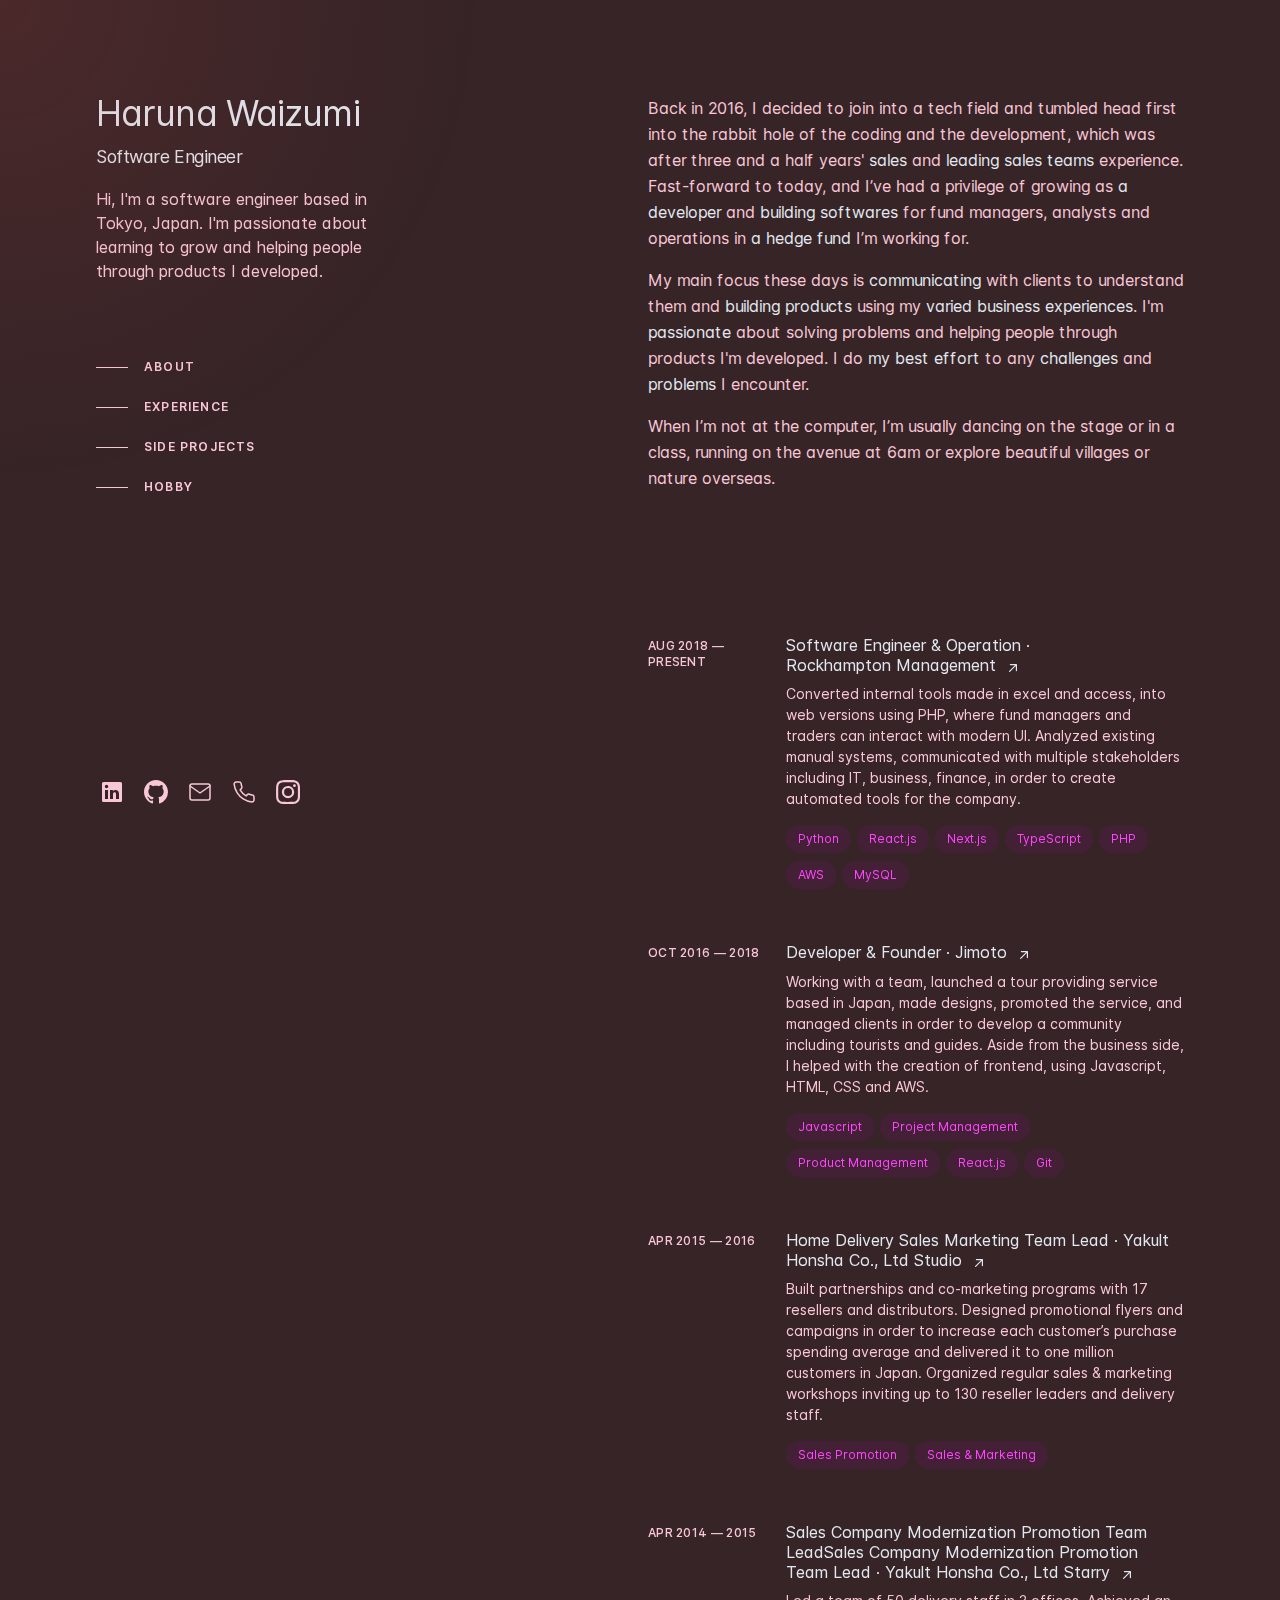
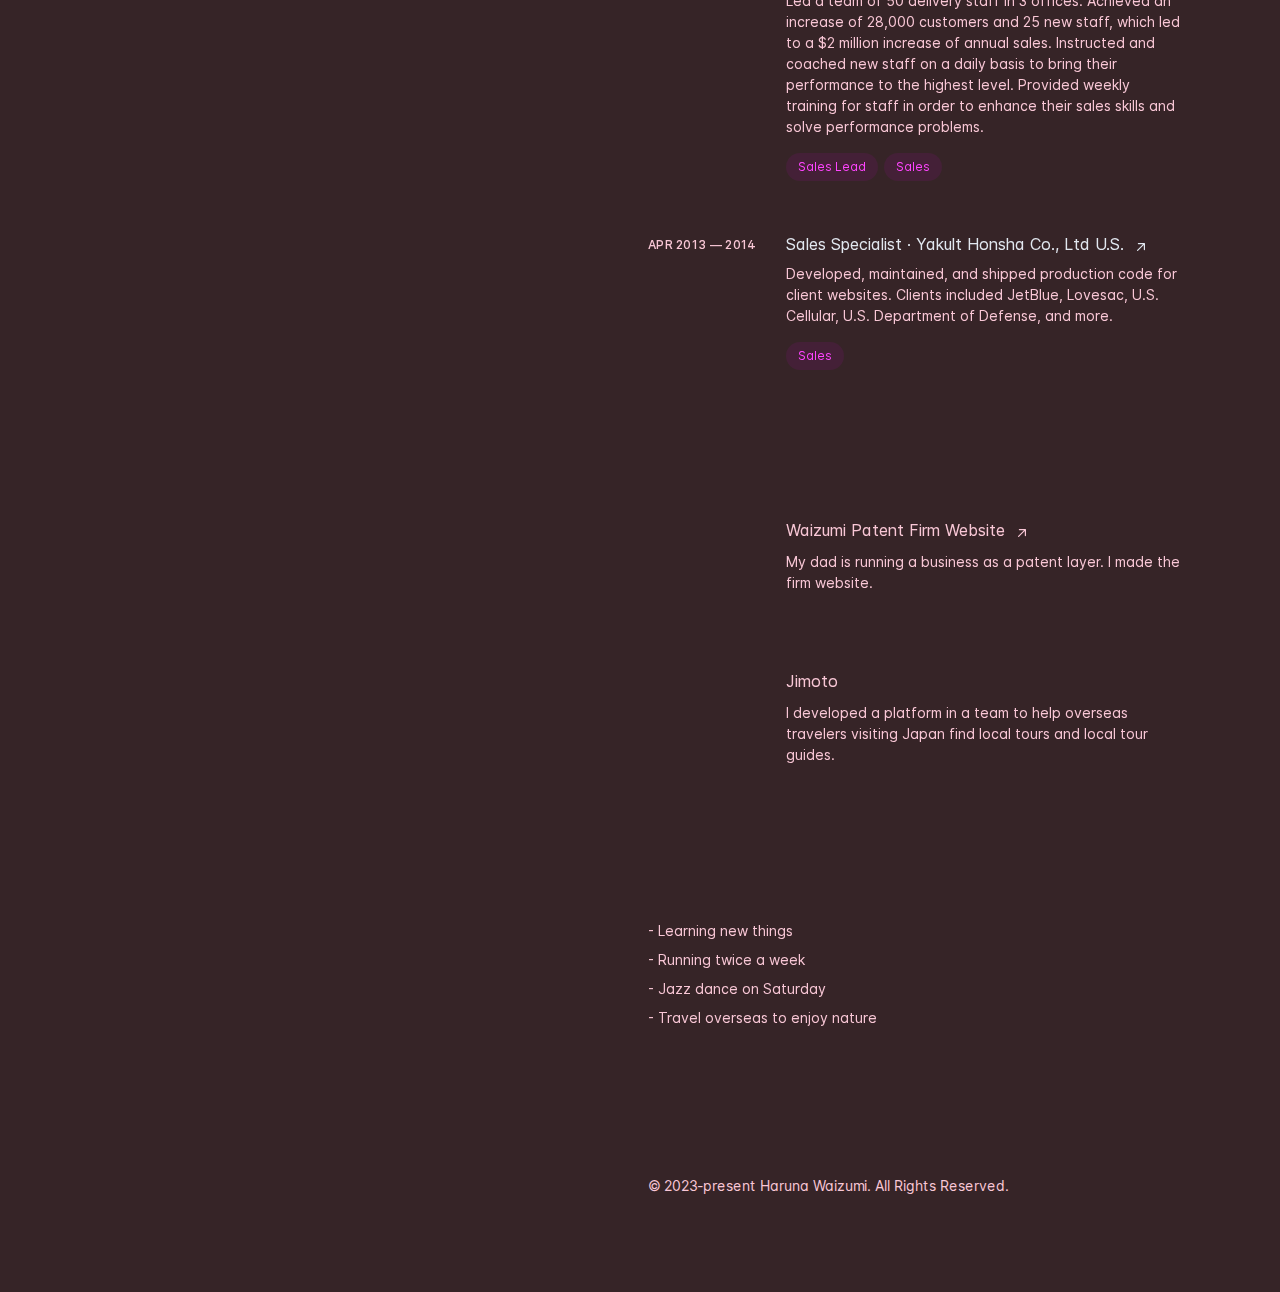
==== commit 0e48a880: "update website" ====
--- a/index.html
+++ b/index.html
@@ -2,8 +2,6 @@
 <html lang="en" class="scroll-smooth">
 
 <head>
-  <meta charset="utf-8">
-  <meta name="viewport" content="width=device-width">
   <script>
     window.dataLayer = window.dataLayer || [];
 
@@ -16,15 +14,15 @@
       page_path: window.location.pathname,
     });
   </script>
-  <title>HarunaWaizumi</title>
   <!-- reference: https://brittanychiang.com/ -->
-  <meta name="description" content="Haruna Waizumi is a software engineer based in Tokyo, Japan. I'm always ready for a challenge. I'm passionate about helping people through products I developed.">
-  <meta name="image" content="https://www.harunawaizumi.space/harunawaizumi.jpg">
+    <!-- title on google engine -->
+  <title>Haruna Waizumi</title>
+  <meta charset="utf-8">
   <meta property="og:locale" content="en_US">
   <meta property="og:site_name" content="Haruna Waizumi">
   <meta property="og:type" content="website">
   <meta property="og:title" content="Haruna Waizumi">
-  <meta property="og:description" content="Haruna Waizumi is a software engineer based in Tokyo, Japan. I'm always ready for a challenge. I'm passionate about helping people through products I developed.">
+  <meta property="og:description" content="Haruna Waizumi is a software engineer based in Tokyo, Japan. I'm sincerely passionate about learning to grow and helping people through products I developed.">
   <meta property="og:url" content="https://www.harunawaizumi.space">
   <meta property="og:image" content="harunawaizumi.jpg">
   <link rel="icon" type="image/png" sizes="512x192" href="images/android-chrome-512x512.png">
@@ -32,7 +30,14 @@
   <link rel="apple-touch-icon" sizes="180x180" href="images/apple-touch-icon.png">
   <link rel="icon" type="image/png" sizes="32x32" href="images/favicon-32x32.png">
   <link rel="icon" type="image/png" sizes="16x16" href="images/favicon-16x16.png">
+  <!-- description under a title on google engine -->
+  <meta name="description"
+    content="Haruna Waizumi is a software engineer based in Tokyo, Japan. I'm sincerely passionate about learning to grow and helping people through products I developed.">
+  <meta name="image" content="https://www.harunawaizumi.space/harunawaizumi.jpg">
+  <!-- priority url on google engine -->
+  <link rel="canonical" href="https://www.harunawaizumi.space" />
   <link rel="manifest" href="/favicon/site.webmanifest">
+  <meta name="viewport" content="width=device-width">
   <meta name="msapplication-TileColor" content="#C200C5">
   <meta name="theme-color" content="#C200C5">
   <meta name="google-site-verification" content="Z7dtjb-PGtUiFp2MpSbA19RXA7tEiYsfRsSXIIbpJvA">
@@ -56,7 +61,7 @@
             <div>
               <h1 class="text-4xl tracking-tight text-slate-200 sm:text-5xl"><a href="/">Haruna Waizumi</a></h1>
               <h2 class="mt-3 text-lg font-medium tracking-tight text-slate-200 sm:text-xl">Software Engineer</h2>
-              <p class="mt-4 max-w-xs leading-normal">Hi, I'm a software engineer based in Tokyo, Japan. I'm always ready for a challenge. I'm passionate about helping people through products I developed.</p>
+              <p class="mt-4 max-w-xs leading-normal">Hi, I'm a software engineer based in Tokyo, Japan. I'm passionate about learning to grow and helping people through products I developed.</p>
               <nav class="nav hidden lg:block" aria-label="In-page jump links">
                 <ul class="mt-16 w-max">
                   <li><a class="group flex items-center py-3" href="#about"><span
@@ -127,29 +132,35 @@
               </div>
               <div>
                 <p class="mb-4">
-                  Back in 2016, I decided to join into a tech field and tumbled head first into the rabbit hole of the coding and the development, which was after around 3 years’s experience of 
+                  Back in 2016, I decided to join into a tech field and tumbled head first into the rabbit hole of the coding and the development, which was after three and a half years'
                   <!-- --> <a class="font-medium text-slate-200 hover:text-teal-300 focus-visible:text-teal-300" href="">sales</a>
                   and 
-                  <!-- --> <a class="font-medium text-slate-200 hover:text-teal-300 focus-visible:text-teal-300" href="">managing sales teams</a>
-                  . Fast-forward to today, and I’ve had a privilege of growing as a 
-                  <!-- --> <a class="font-medium text-slate-200 hover:text-teal-300 focus-visible:text-teal-300" href="">developer</a>
-                   and building softwares for fund managers, analysts and operations in the hedge fund company I’m working for. 
+                  <!-- --> <a class="font-medium text-slate-200 hover:text-teal-300 focus-visible:text-teal-300" href="">leading sales teams</a> 
+                  experience. Fast-forward to today, and I’ve had a privilege of growing as 
+                  <!-- --> <a class="font-medium text-slate-200 hover:text-teal-300 focus-visible:text-teal-300" href="">a developer</a>
+                   and 
+                  <!-- --> <a class="font-medium text-slate-200 hover:text-teal-300 focus-visible:text-teal-300" href="">building softwares</a>
+                   for fund managers, analysts and operations in 
+                  <!-- --> <a class="font-medium text-slate-200 hover:text-teal-300 focus-visible:text-teal-300" href="">a hedge fund</a>
+                   I’m working for. 
                 </p>
 
                 <p class="mb-4">
                   My main focus these days is 
                   <!-- --> <a class="font-medium text-slate-200 hover:text-teal-300 focus-visible:text-teal-300" href="">communicating</a>
-                   with users to understand them and 
+                   with clients to understand them and 
                   <!-- --> <a class="font-medium text-slate-200 hover:text-teal-300 focus-visible:text-teal-300" href="">building products</a> 
                    using my 
-                  <!-- --> <a class="font-medium text-slate-200 hover:text-teal-300 focus-visible:text-teal-300" href=""> varied business experiences</a> 
-                  . I’m passionated about creating a project 
-                  <!-- --> <a class="font-medium text-slate-200 hover:text-teal-300 focus-visible:text-teal-300" href=""> making people happy</a> 
-                  . In my free time, I also enjoy 
-                  <!-- --> <a class="font-medium text-slate-200 hover:text-teal-300 focus-visible:text-teal-300" href="">learning new technologies</a> 
-                   and 
-                  <!-- --> <a class="font-medium text-slate-200 hover:text-teal-300 focus-visible:text-teal-300" href="">helping people</a> 
-                    with my tech skills. 
+                  <!-- --> <a class="font-medium text-slate-200 hover:text-teal-300 focus-visible:text-teal-300" href=""> varied business experiences</a>.
+                  I'm 
+                  <!-- --> <a class="font-medium text-slate-200 hover:text-teal-300 focus-visible:text-teal-300" href="">passionate</a>
+                     about solving problems and helping people through products I'm developed. I do 
+                  <!-- --> <a class="font-medium text-slate-200 hover:text-teal-300 focus-visible:text-teal-300" href="">my best effort</a>
+                   to any
+                  <!-- --> <a class="font-medium text-slate-200 hover:text-teal-300 focus-visible:text-teal-300" href="">challenges</a>
+                  and
+                  <!-- --> <a class="font-medium text-slate-200 hover:text-teal-300 focus-visible:text-teal-300" href="">problems</a>
+                  I encounter.
                 </p>
                 <p class="mb-4">
                   When I’m not at the computer, I’m usually dancing on the stage or in a class, running on the avenue at 6am or explore beautiful villages or nature overseas. 
@@ -206,7 +217,11 @@
                             <div class="flex items-center rounded-full bg-teal-400/10 px-3 py-1 text-xs font-medium leading-5 text-teal-300 ">React.js</div>
                           </li>
                           <li class="mr-1.5 mt-2">
-                            <div class="flex items-center rounded-full bg-teal-400/10 px-3 py-1 text-xs font-medium leading-5 text-teal-300 ">Javascript</div>
+                            <div class="flex items-center rounded-full bg-teal-400/10 px-3 py-1 text-xs font-medium leading-5 text-teal-300 ">Next.js</div>
+                          </li>
+                          <li class="mr-1.5 mt-2">
+                            <div class="flex items-center rounded-full bg-teal-400/10 px-3 py-1 text-xs font-medium leading-5 text-teal-300 ">
+                              TypeScript</div>
                           </li>
                           <li class="mr-1.5 mt-2">
                             <div class="flex items-center rounded-full bg-teal-400/10 px-3 py-1 text-xs font-medium leading-5 text-teal-300 ">PHP</div>
@@ -430,7 +445,7 @@
                         </h3>
                         <p class="mt-2 text-sm leading-normal">My dad is running a business as a patent layer. I made the firm website.</p>
                       </div>
-                      <img alt loading="lazy" width="200" height="48" decoding="async" data-nimg="1" class="rounded border-2 border-slate-200/10 transition group-hover:border-slate-200/30 sm:order-1 sm:col-span-2 sm:translate-y-1"
+                      <img alt="和泉特許事務所 that is a patent laywer in Tokyo" loading="lazy" width="200" height="48" decoding="async" data-nimg="1" class="rounded border-2 border-slate-200/10 transition group-hover:border-slate-200/30 sm:order-1 sm:col-span-2 sm:translate-y-1"
                         style="color:transparent" srcset="waizumipat.png 1x, waizumipat.png 2x" src="waizumipat.png">
                     </div>
                   </li>
@@ -449,7 +464,7 @@
                          </h3>
                          <p class="mt-2 text-sm leading-normal">I developed a platform in a team to help overseas travelers visiting Japan find local tours and local tour guides.</p>
                        </div>
-                       <img alt loading="lazy" width="200" height="48" decoding="async" data-nimg="1" class="rounded border-2 border-slate-200/10 transition group-hover:border-slate-200/30 sm:order-1 sm:col-span-2 sm:translate-y-1"
+                       <img alt="jimoto that is a local guide searching website based in Tokyo" loading="lazy" width="200" height="48" decoding="async" data-nimg="1" class="rounded border-2 border-slate-200/10 transition group-hover:border-slate-200/30 sm:order-1 sm:col-span-2 sm:translate-y-1"
                          style="color:transparent" srcset="jimoto.png 1x, jimoto.png 2x" src="jimoto.png">
                      </div>
                    </li>
@@ -473,7 +488,7 @@
                            <p class="mt-2 text-sm leading-normal">- Learning new things</p>
                            <p class="mt-2 text-sm leading-normal">- Running twice a week</p>
                            <p class="mt-2 text-sm leading-normal">- Jazz dance on Saturday</p>
-                           <p class="mt-2 text-sm leading-normal">- Travel overseas and enjoy nature</p>
+                           <p class="mt-2 text-sm leading-normal">- Travel overseas to enjoy nature</p>
                         </div>
                      </div>
                   </ul>
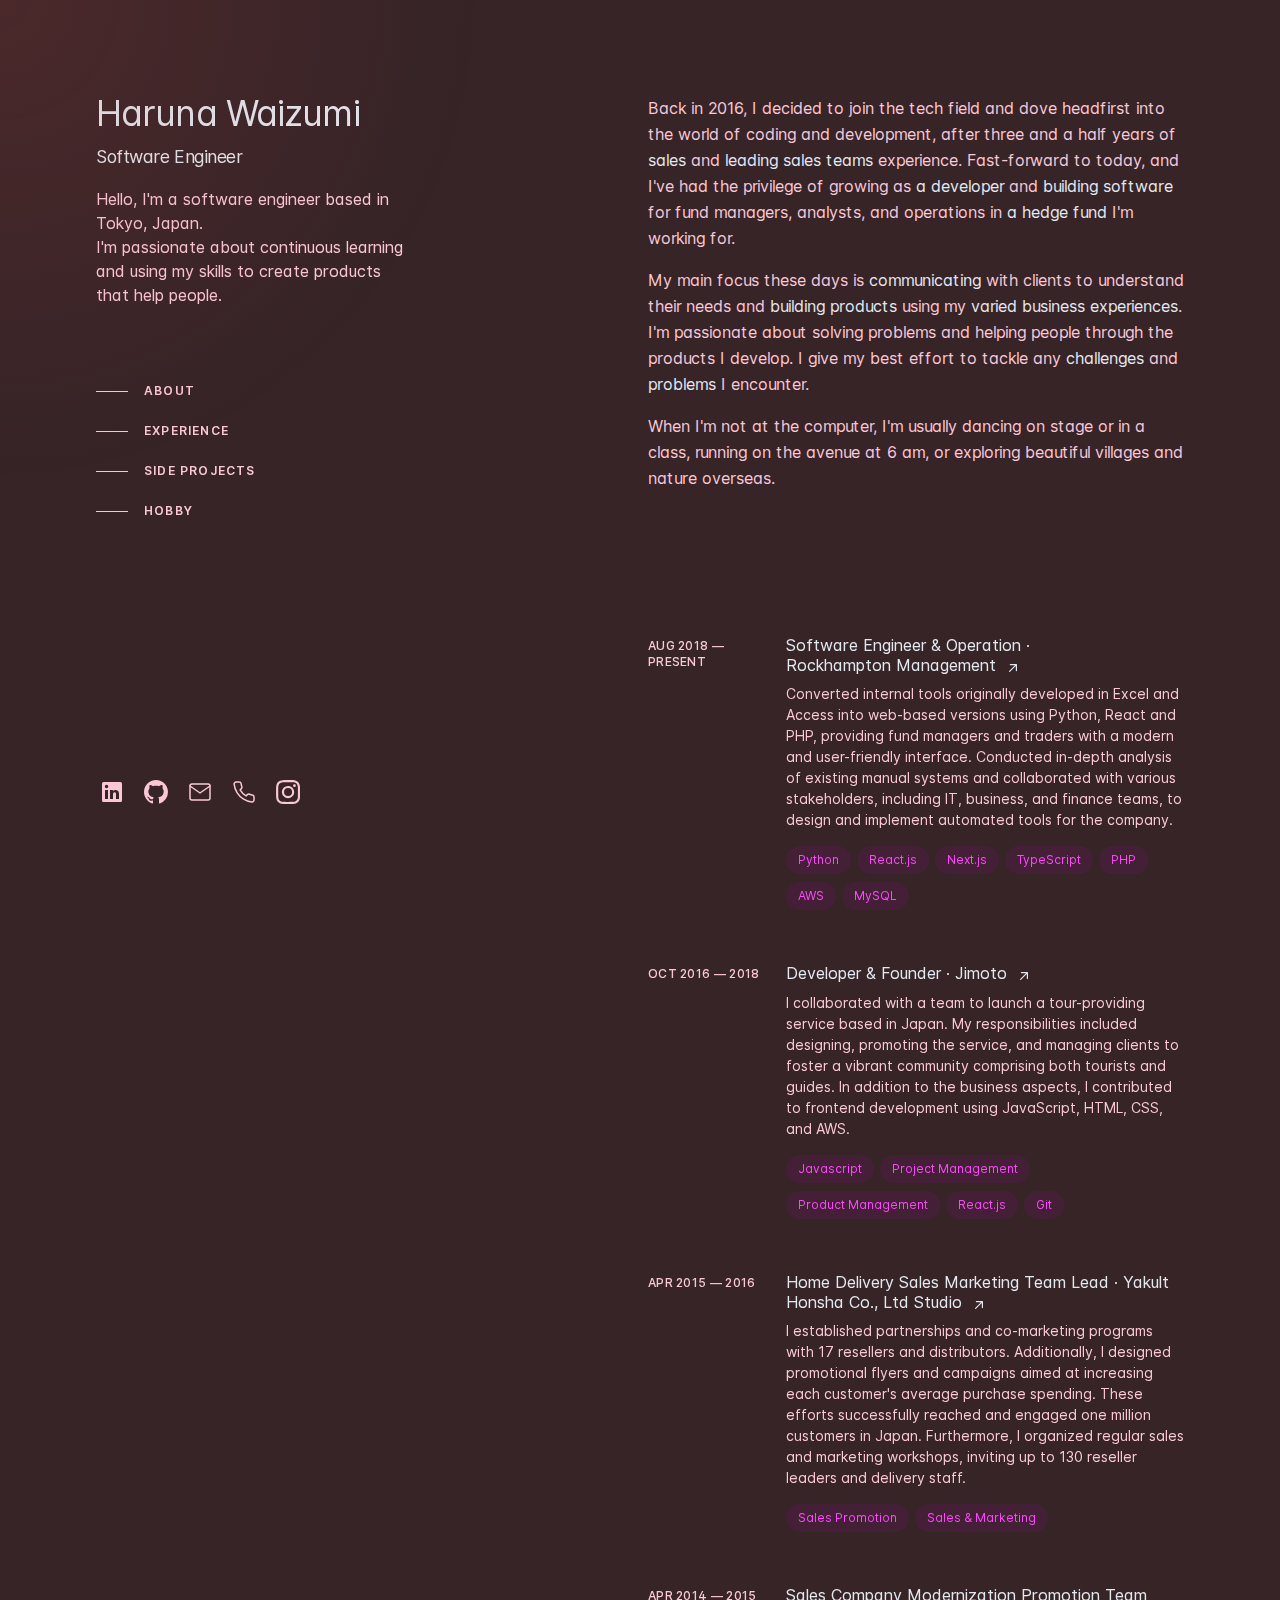
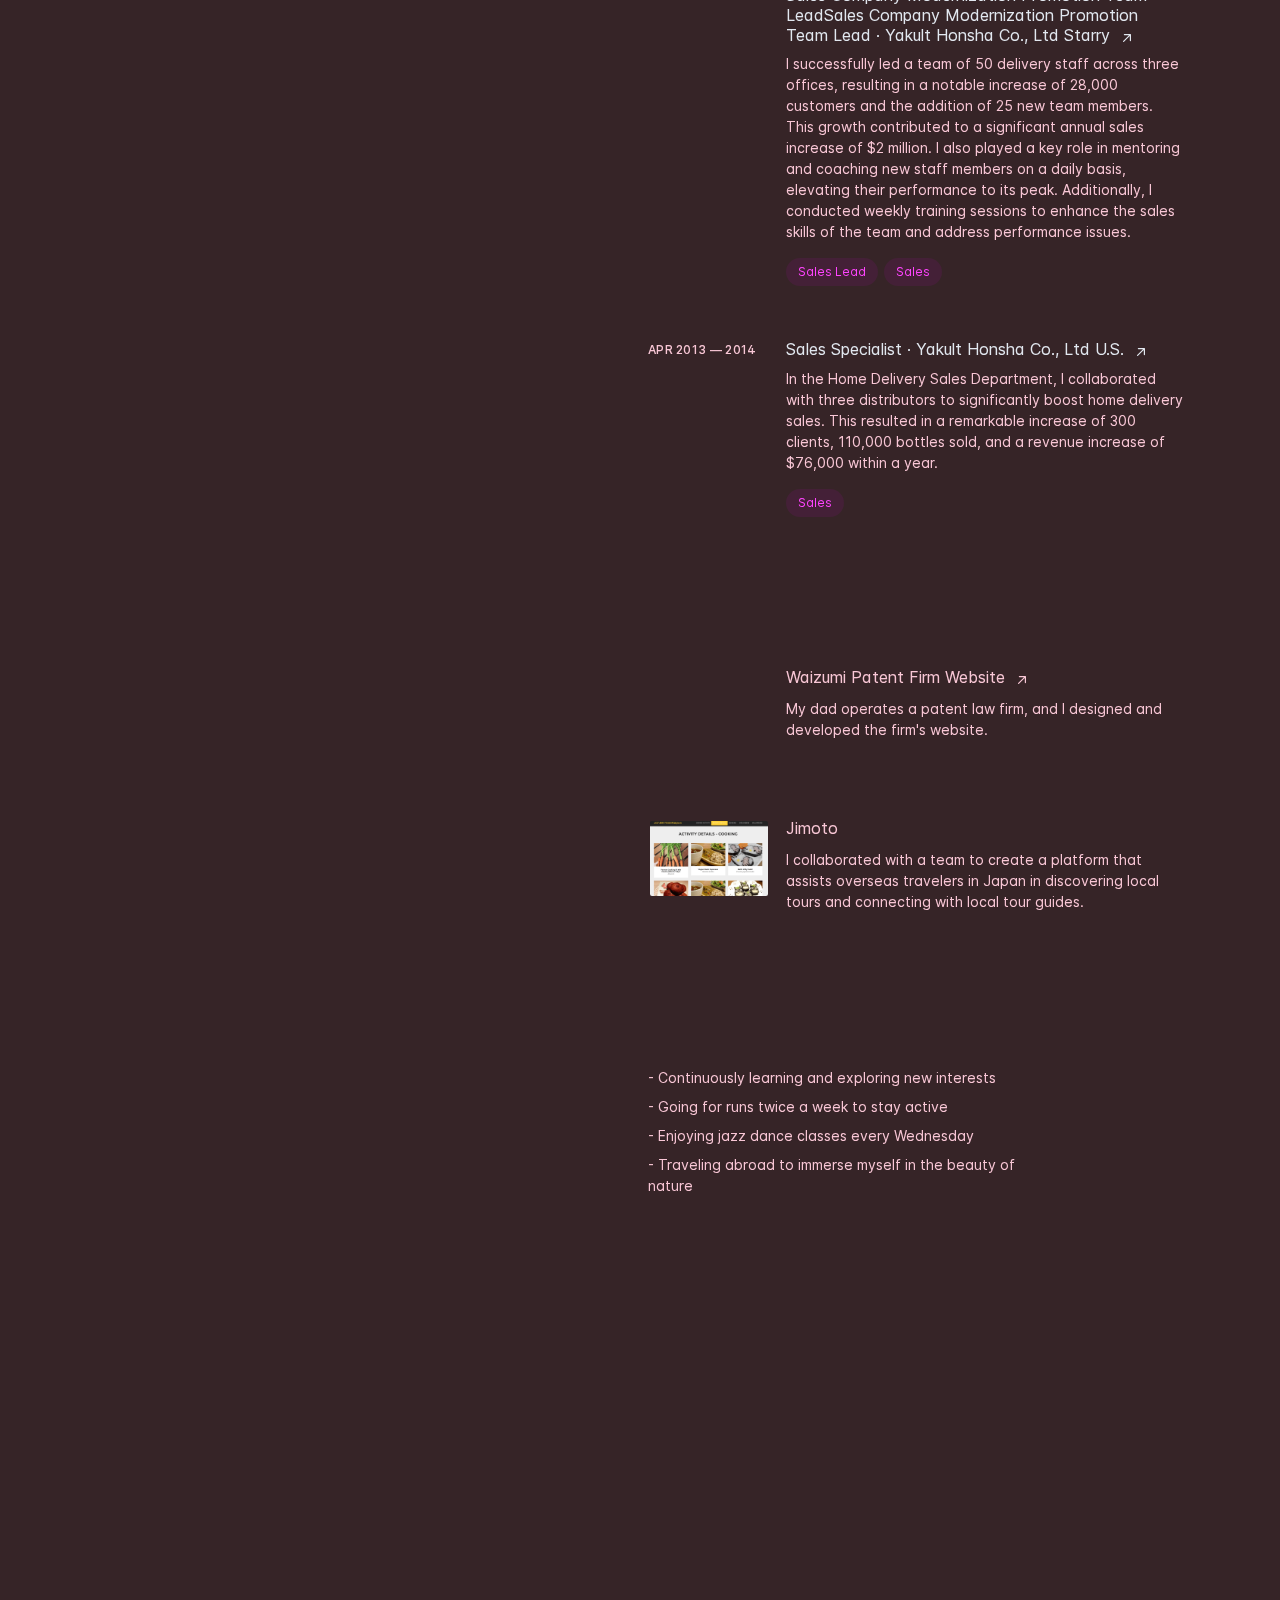
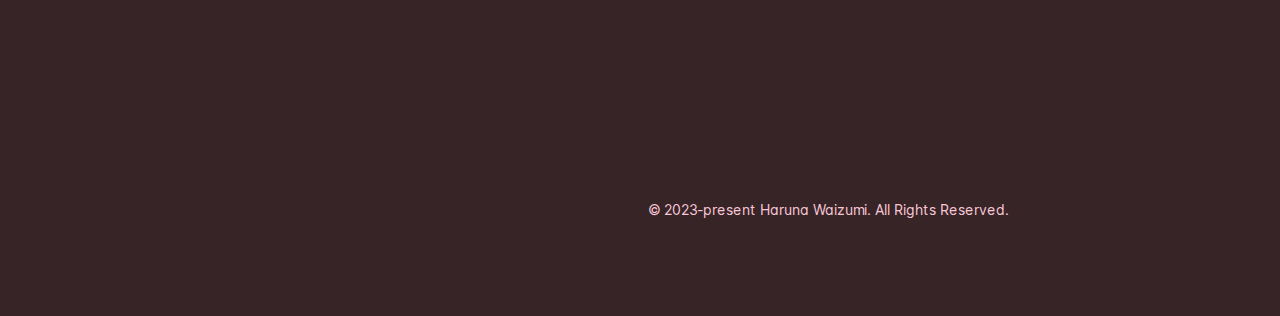
==== commit 28cc144b: "correct contents" ====
--- a/index.html
+++ b/index.html
@@ -22,7 +22,7 @@
   <meta property="og:site_name" content="Haruna Waizumi">
   <meta property="og:type" content="website">
   <meta property="og:title" content="Haruna Waizumi">
-  <meta property="og:description" content="Haruna Waizumi is a software engineer based in Tokyo, Japan. I'm sincerely passionate about learning to grow and helping people through products I developed.">
+  <meta property="og:description" content="Haruna Waizumi - Software Engineer in Tokyo, Japan, dedicated to continuous learning and creating impactful products. Explore my portfolio for more.">
   <meta property="og:url" content="https://www.harunawaizumi.space">
   <meta property="og:image" content="harunawaizumi.jpg">
   <link rel="icon" type="image/png" sizes="512x192" href="images/android-chrome-512x512.png">
@@ -32,7 +32,7 @@
   <link rel="icon" type="image/png" sizes="16x16" href="images/favicon-16x16.png">
   <!-- description under a title on google engine -->
   <meta name="description"
-    content="Haruna Waizumi is a software engineer based in Tokyo, Japan. I'm sincerely passionate about learning to grow and helping people through products I developed.">
+    content="Haruna Waizumi - Software Engineer in Tokyo, Japan, dedicated to continuous learning and creating impactful products. Explore my portfolio for more.">
   <meta name="image" content="https://www.harunawaizumi.space/harunawaizumi.jpg">
   <!-- priority url on google engine -->
   <link rel="canonical" href="https://www.harunawaizumi.space" />
@@ -61,7 +61,8 @@
             <div>
               <h1 class="text-4xl tracking-tight text-slate-200 sm:text-5xl"><a href="/">Haruna Waizumi</a></h1>
               <h2 class="mt-3 text-lg font-medium tracking-tight text-slate-200 sm:text-xl">Software Engineer</h2>
-              <p class="mt-4 max-w-xs leading-normal">Hi, I'm a software engineer based in Tokyo, Japan. I'm passionate about learning to grow and helping people through products I developed.</p>
+              <p class="mt-4 max-w-xs leading-normal">Hello, I'm a software engineer based in Tokyo, Japan. <br>I'm passionate about continuous learning and using my skills to
+              create products that help people.</p>
               <nav class="nav hidden lg:block" aria-label="In-page jump links">
                 <ul class="mt-16 w-max">
                   <li><a class="group flex items-center py-3" href="#about"><span
@@ -127,43 +128,47 @@
 
             <!-- About Me -->
             <section id="about" class="mb-16 scroll-mt-16 md:mb-24 lg:mb-36 lg:scroll-mt-24" aria-label="About me">
-              <div class="sticky top-0 z-20 -mx-6 mb-4 w-screen bg-slate-900/75 px-6 py-5 backdrop-blur md:-mx-12 md:px-12 lg:sr-only lg:relative lg:top-auto lg:mx-auto lg:w-full lg:px-0 lg:py-0 lg:opacity-0">
+              <div
+                class="sticky top-0 z-20 -mx-6 mb-4 w-screen bg-slate-900/75 px-6 py-5 backdrop-blur md:-mx-12 md:px-12 lg:sr-only lg:relative lg:top-auto lg:mx-auto lg:w-full lg:px-0 lg:py-0 lg:opacity-0">
                 <h2 class="text-sm font-bold uppercase tracking-widest text-slate-200 lg:sr-only">About</h2>
               </div>
               <div>
                 <p class="mb-4">
-                  Back in 2016, I decided to join into a tech field and tumbled head first into the rabbit hole of the coding and the development, which was after three and a half years'
-                  <!-- --> <a class="font-medium text-slate-200 hover:text-teal-300 focus-visible:text-teal-300" href="">sales</a>
-                  and 
-                  <!-- --> <a class="font-medium text-slate-200 hover:text-teal-300 focus-visible:text-teal-300" href="">leading sales teams</a> 
-                  experience. Fast-forward to today, and I’ve had a privilege of growing as 
-                  <!-- --> <a class="font-medium text-slate-200 hover:text-teal-300 focus-visible:text-teal-300" href="">a developer</a>
-                   and 
-                  <!-- --> <a class="font-medium text-slate-200 hover:text-teal-300 focus-visible:text-teal-300" href="">building softwares</a>
-                   for fund managers, analysts and operations in 
-                  <!-- --> <a class="font-medium text-slate-200 hover:text-teal-300 focus-visible:text-teal-300" href="">a hedge fund</a>
-                   I’m working for. 
+                  Back in 2016, I decided to join the tech field and dove headfirst into the world of coding and development, after
+                  three and a half years of
+                  <a class="font-medium text-slate-200 hover:text-teal-300 focus-visible:text-teal-300" href="#">sales</a>
+                  and
+                  <a class="font-medium text-slate-200 hover:text-teal-300 focus-visible:text-teal-300" href="#">leading sales
+                    teams</a>
+                  experience. Fast-forward to today, and I've had the privilege of growing as
+                  <a class="font-medium text-slate-200 hover:text-teal-300 focus-visible:text-teal-300" href="#">a developer</a>
+                  and
+                  <a class="font-medium text-slate-200 hover:text-teal-300 focus-visible:text-teal-300" href="#">building
+                    software</a>
+                  for fund managers, analysts, and operations in
+                  <a class="font-medium text-slate-200 hover:text-teal-300 focus-visible:text-teal-300" href="#">a hedge fund</a>
+                  I'm working for.
                 </p>
 
                 <p class="mb-4">
-                  My main focus these days is 
-                  <!-- --> <a class="font-medium text-slate-200 hover:text-teal-300 focus-visible:text-teal-300" href="">communicating</a>
-                   with clients to understand them and 
-                  <!-- --> <a class="font-medium text-slate-200 hover:text-teal-300 focus-visible:text-teal-300" href="">building products</a> 
-                   using my 
-                  <!-- --> <a class="font-medium text-slate-200 hover:text-teal-300 focus-visible:text-teal-300" href=""> varied business experiences</a>.
-                  I'm 
-                  <!-- --> <a class="font-medium text-slate-200 hover:text-teal-300 focus-visible:text-teal-300" href="">passionate</a>
-                     about solving problems and helping people through products I'm developed. I do 
-                  <!-- --> <a class="font-medium text-slate-200 hover:text-teal-300 focus-visible:text-teal-300" href="">my best effort</a>
-                   to any
-                  <!-- --> <a class="font-medium text-slate-200 hover:text-teal-300 focus-visible:text-teal-300" href="">challenges</a>
+                  My main focus these days is
+                  <a class="font-medium text-slate-200 hover:text-teal-300 focus-visible:text-teal-300" href="#">communicating</a>
+                  with clients to understand their needs and
+                  <a class="font-medium text-slate-200 hover:text-teal-300 focus-visible:text-teal-300" href="#">building
+                    products</a>
+                  using my
+                  <a class="font-medium text-slate-200 hover:text-teal-300 focus-visible:text-teal-300" href="#">varied business
+                    experiences</a>.
+                  I'm passionate about solving problems and helping people through the products I develop. I give my best effort to
+                  tackle any
+                  <a class="font-medium text-slate-200 hover:text-teal-300 focus-visible:text-teal-300" href="#">challenges</a>
                   and
-                  <!-- --> <a class="font-medium text-slate-200 hover:text-teal-300 focus-visible:text-teal-300" href="">problems</a>
+                  <a class="font-medium text-slate-200 hover:text-teal-300 focus-visible:text-teal-300" href="#">problems</a>
                   I encounter.
                 </p>
                 <p class="mb-4">
-                  When I’m not at the computer, I’m usually dancing on the stage or in a class, running on the avenue at 6am or explore beautiful villages or nature overseas. 
+                  When I'm not at the computer, I'm usually dancing on stage or in a class, running on the avenue at 6 am, or
+                  exploring beautiful villages and nature overseas.
                 </p>
               </div>
             </section>
@@ -203,11 +208,10 @@
                           </div>
                         </h3>
                         <p class="mt-2 text-sm leading-normal">
-                          Converted internal tools made in excel and access, into web versions using
-                          PHP, where fund managers and traders can interact with modern UI.
-                          Analyzed existing manual systems, communicated with multiple stakeholders
-                          including IT, business, finance, in order to create automated tools for the
-                          company.
+                          Converted internal tools originally developed in Excel and Access into web-based versions using Python, React and PHP, providing fund
+                          managers and traders with a modern and user-friendly interface. Conducted in-depth analysis of existing manual systems
+                          and collaborated with various stakeholders, including IT, business, and finance teams, to design and implement automated
+                          tools for the company.
                         </p>
                         <ul class="mt-2 flex flex-wrap" aria-label="Technologies used">
                           <li class="mr-1.5 mt-2">
@@ -264,11 +268,9 @@
                           </div>
                         </h3>
                         <p class="mt-2 text-sm leading-normal">
-                          Working with a team, launched a tour providing service based in Japan, made designs,
-                          promoted the service, and managed clients in order to develop a community
-                          including tourists and guides.
-                          Aside from the business side, I helped with the creation of frontend, using
-                          Javascript, HTML, CSS and AWS.
+                          I collaborated with a team to launch a tour-providing service based in Japan. My responsibilities included designing,
+                          promoting the service, and managing clients to foster a vibrant community comprising both tourists and guides. In
+                          addition to the business aspects, I contributed to frontend development using JavaScript, HTML, CSS, and AWS.
                         </p>
                         <ul class="mt-2 flex flex-wrap" aria-label="Technologies used">
                           <li class="mr-1.5 mt-2">
@@ -318,9 +320,10 @@
                           </div>
                         </h3>
                         <p class="mt-2 text-sm leading-normal">
-                          Built partnerships and co-marketing programs with 17 resellers and distributors.
-                          Designed promotional flyers and campaigns in order to increase each customer’s purchase spending average and delivered it to one million customers in Japan.
-                          Organized regular sales & marketing workshops inviting up to 130 reseller leaders and delivery staff.
+                          I established partnerships and co-marketing programs with 17 resellers and distributors. Additionally, I designed
+                          promotional flyers and campaigns aimed at increasing each customer's average purchase spending. These efforts
+                          successfully reached and engaged one million customers in Japan. Furthermore, I organized regular sales and marketing
+                          workshops, inviting up to 130 reseller leaders and delivery staff.
                         </p>
                         <ul class="mt-2 flex flex-wrap" aria-label="Technologies used">
                           <li class="mr-1.5 mt-2">
@@ -361,10 +364,11 @@
                           </div>
                         </h3>
                         <p class="mt-2 text-sm leading-normal">
-                          Led a team of 50 delivery staff in 3 offices.
-                          Achieved an increase of 28,000 customers and 25 new staff, which led to a $2 million increase of annual sales.
-                          Instructed and coached new staff on a daily basis to bring their performance to the highest level.
-                          Provided weekly training for staff in order to enhance their sales skills and solve performance problems.
+                          I successfully led a team of 50 delivery staff across three offices, resulting in a notable increase of 28,000 customers
+                          and the addition of 25 new team members. This growth contributed to a significant annual sales increase of $2 million. I
+                          also played a key role in mentoring and coaching new staff members on a daily basis, elevating their performance to its
+                          peak. Additionally, I conducted weekly training sessions to enhance the sales skills of the team and address performance
+                          issues.
                         </p>
                         <ul class="mt-2 flex flex-wrap" aria-label="Technologies used">
                           <li class="mr-1.5 mt-2">
@@ -404,7 +408,9 @@
                             </a>
                           </div>
                         </h3>
-                        <p class="mt-2 text-sm leading-normal">Developed, maintained, and shipped production code for client websites. Clients included JetBlue, Lovesac, U.S. Cellular, U.S. Department of Defense, and more.</p>
+                        <p class="mt-2 text-sm leading-normal">In the Home Delivery Sales Department, I collaborated with three distributors to significantly boost home delivery
+                        sales. This resulted in a remarkable increase of 300 clients, 110,000 bottles sold, and a revenue increase of $76,000
+                        within a year.</p>
                         <ul class="mt-2 flex flex-wrap" aria-label="Technologies used">
                           <li class="mr-1.5 mt-2">
                             <div class="flex items-center rounded-full bg-teal-400/10 px-3 py-1 text-xs font-medium leading-5 text-teal-300 ">Sales</div>
@@ -443,7 +449,7 @@
                             </a>
                           </span>
                         </h3>
-                        <p class="mt-2 text-sm leading-normal">My dad is running a business as a patent layer. I made the firm website.</p>
+                        <p class="mt-2 text-sm leading-normal">My dad operates a patent law firm, and I designed and developed the firm's website.</p>
                       </div>
                       <img alt="和泉特許事務所 that is a patent laywer in Tokyo" loading="lazy" width="200" height="48" decoding="async" data-nimg="1" class="rounded border-2 border-slate-200/10 transition group-hover:border-slate-200/30 sm:order-1 sm:col-span-2 sm:translate-y-1"
                         style="color:transparent" srcset="waizumipat.png 1x, waizumipat.png 2x" src="waizumipat.png">
@@ -462,7 +468,8 @@
                              <!-- -->
                            </span>
                          </h3>
-                         <p class="mt-2 text-sm leading-normal">I developed a platform in a team to help overseas travelers visiting Japan find local tours and local tour guides.</p>
+                         <p class="mt-2 text-sm leading-normal">I collaborated with a team to create a platform that assists overseas travelers in Japan in discovering local tours and
+                        connecting with local tour guides.</p>
                        </div>
                        <img alt="jimoto that is a local guide searching website based in Tokyo" loading="lazy" width="200" height="48" decoding="async" data-nimg="1" class="rounded border-2 border-slate-200/10 transition group-hover:border-slate-200/30 sm:order-1 sm:col-span-2 sm:translate-y-1"
                          style="color:transparent" srcset="jimoto.png 1x, jimoto.png 2x" src="jimoto.png">
@@ -475,7 +482,7 @@
             <!-- Hobby -->
             <section id="hobby" class="mb-16 scroll-mt-16 md:mb-24 lg:mb-36 lg:scroll-mt-24" aria-label="Selected projects">
                <div class="sticky top-0 z-20 -mx-6 mb-4 w-screen bg-slate-900/75 px-6 py-5 backdrop-blur md:-mx-12 md:px-12 lg:sr-only lg:relative lg:top-auto lg:mx-auto lg:w-full lg:px-0 lg:py-0 lg:opacity-0">
-                  <h2 class="text-sm font-bold uppercase tracking-widest text-slate-200 lg:sr-only">Hobby</h2>
+                  <h2 class="text-sm font-bold uppercase tracking-widest text-slate-200 lg:sr-only">Hobbies</h2>
                </div>
                <div>
                   <ul class="group/list">
@@ -485,17 +492,17 @@
                            class="absolute -inset-x-4 -inset-y-4 z-0 hidden rounded-md transition motion-reduce:transition-none lg:-inset-x-6 lg:block lg:group-hover:bg-slate-800/50 lg:group-hover:shadow-[inset_0_1px_0_0_rgba(148,163,184,0.1)] lg:group-hover:drop-shadow-lg">
                         </div>
                         <div class="z-10 sm:order-2 sm:col-span-6">
-                           <p class="mt-2 text-sm leading-normal">- Learning new things</p>
-                           <p class="mt-2 text-sm leading-normal">- Running twice a week</p>
-                           <p class="mt-2 text-sm leading-normal">- Jazz dance on Saturday</p>
-                           <p class="mt-2 text-sm leading-normal">- Travel overseas to enjoy nature</p>
+                          <p class="mt-2 text-sm leading-normal">- Continuously learning and exploring new interests</p>
+                          <p class="mt-2 text-sm leading-normal">- Going for runs twice a week to stay active</p>
+                          <p class="mt-2 text-sm leading-normal">- Enjoying jazz dance classes every Wednesday</p>
+                          <p class="mt-2 text-sm leading-normal">- Traveling abroad to immerse myself in the beauty of nature</p>
                         </div>
                      </div>
                   </ul>
                </div>
                </section>
 
-            <footer class="max-w-md pb-16 text-sm text-slate-500 sm:pb-0">
+            <footer class="max-w-md pb-16 text-sm text-slate-500 sm:pb-0" style="margin-top: 600px">
               <p>
                 © 2023-present Haruna Waizumi. All Rights Reserved.
                </p>
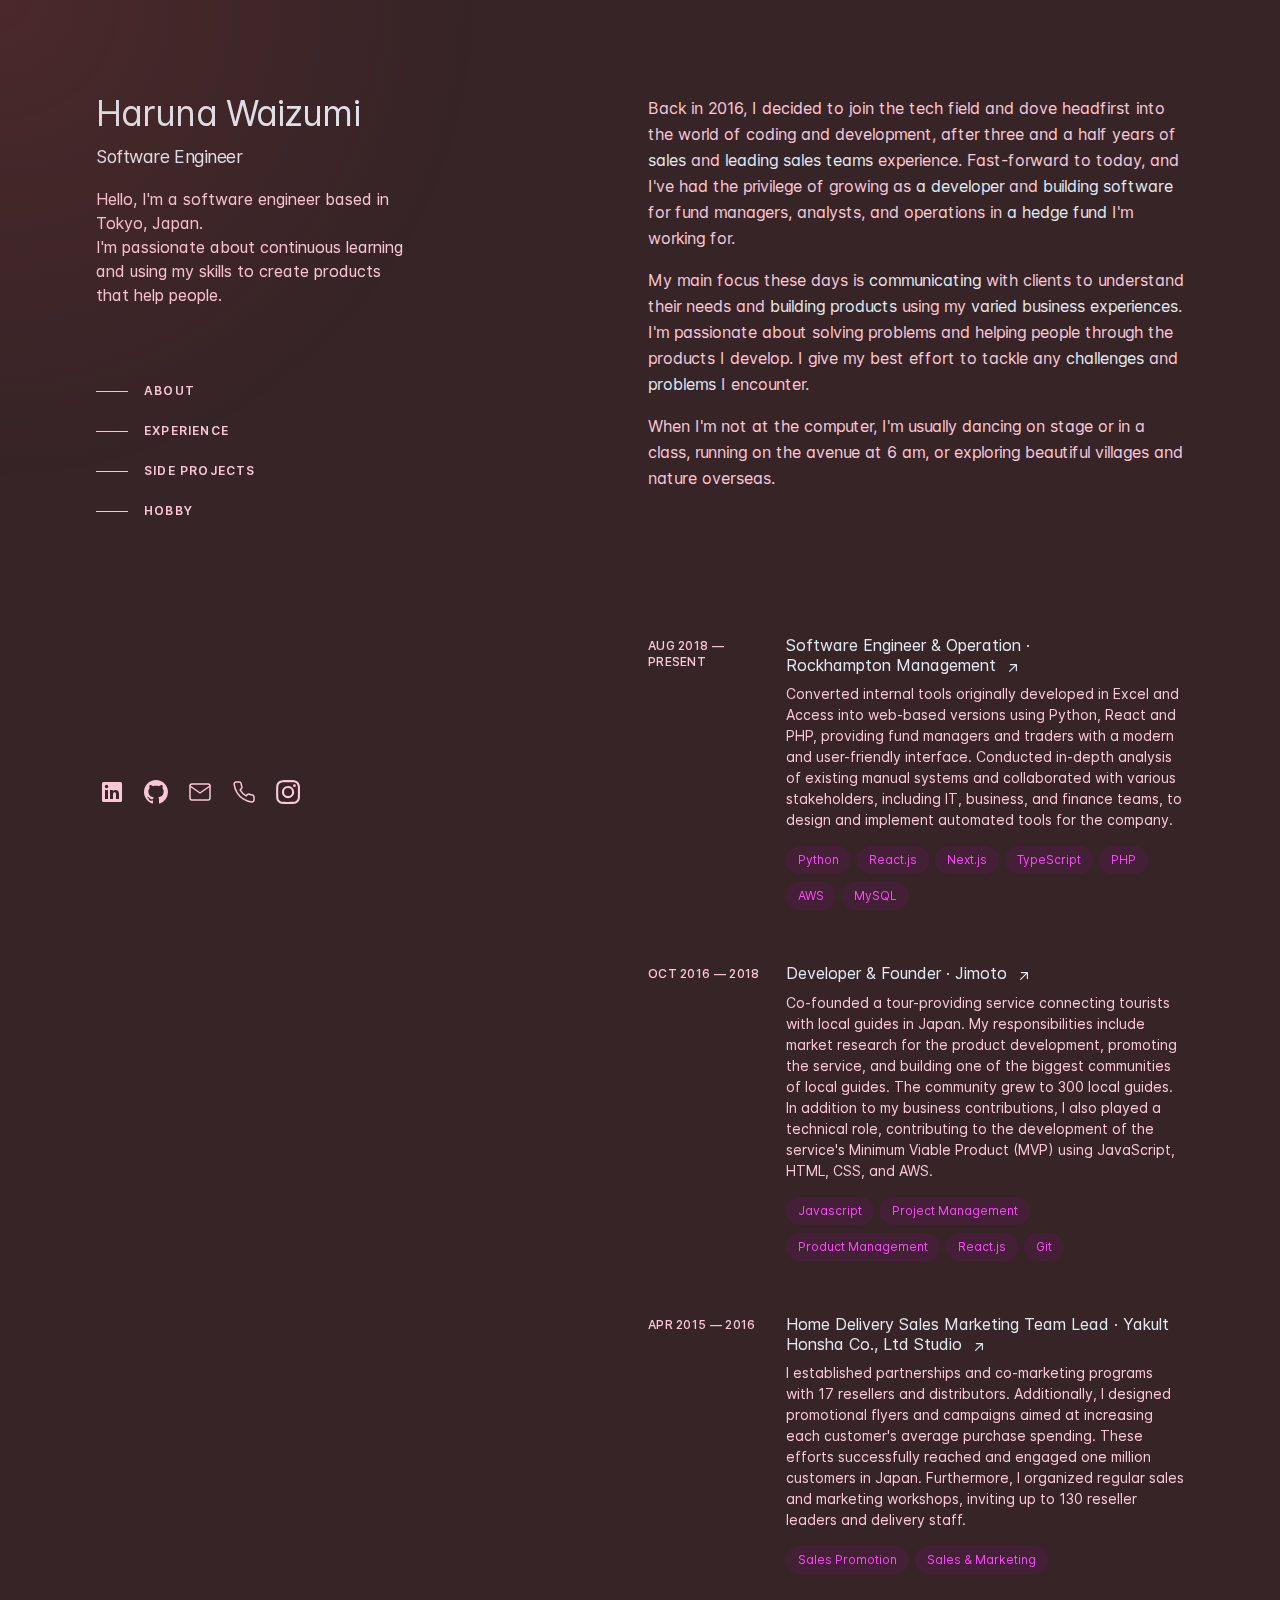
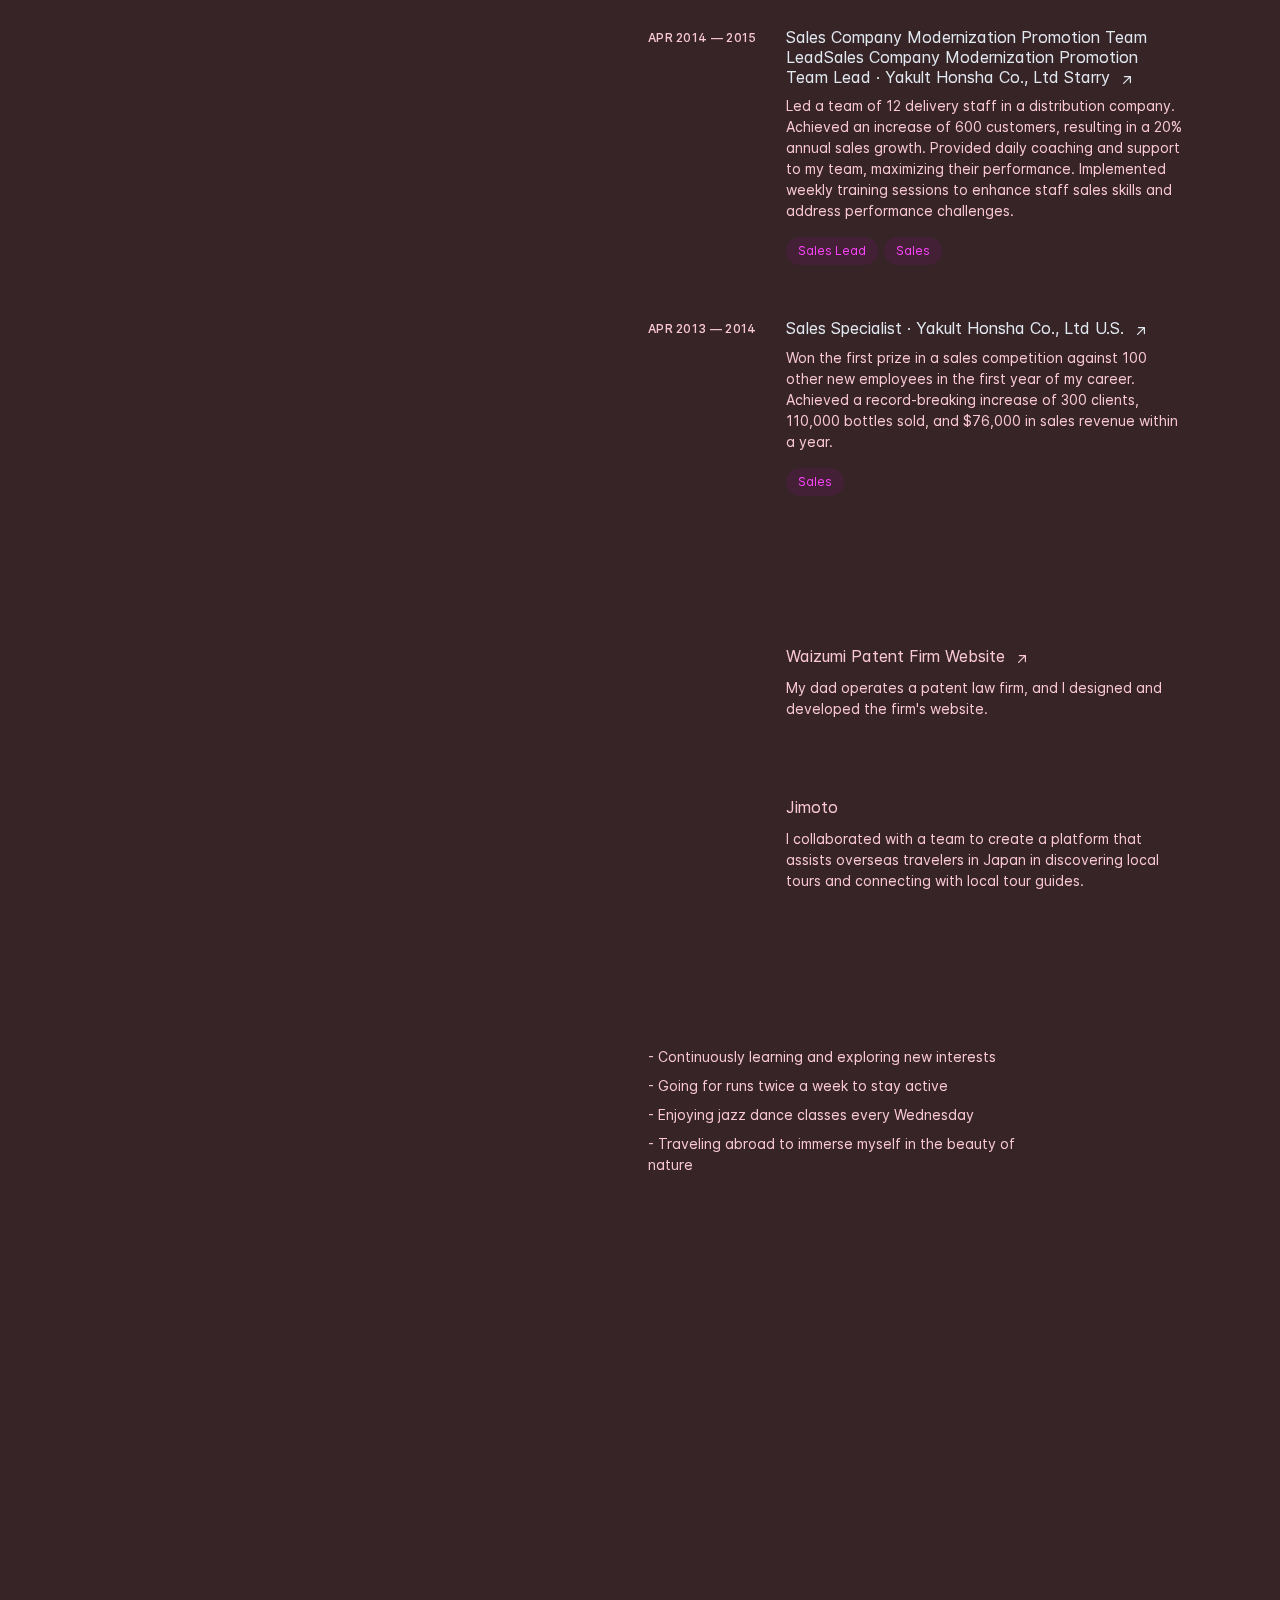
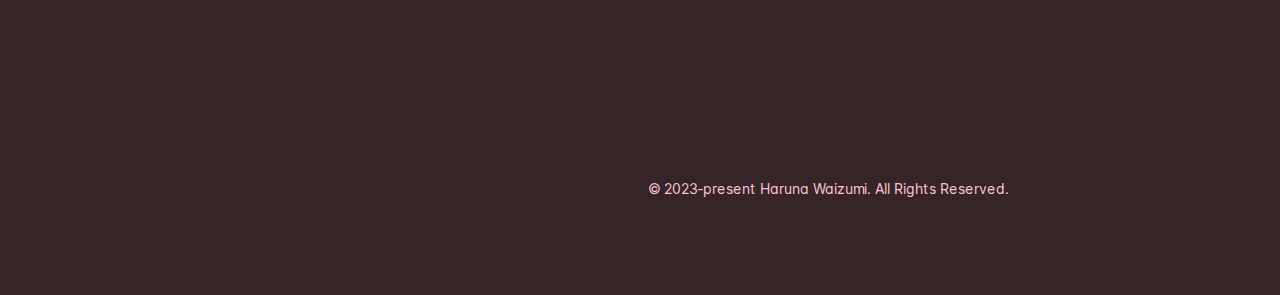
==== commit 178d3650: "update description" ====
--- a/index.html
+++ b/index.html
@@ -208,10 +208,10 @@
                           </div>
                         </h3>
                         <p class="mt-2 text-sm leading-normal">
-                          Converted internal tools originally developed in Excel and Access into web-based versions using Python, React and PHP, providing fund
-                          managers and traders with a modern and user-friendly interface. Conducted in-depth analysis of existing manual systems
-                          and collaborated with various stakeholders, including IT, business, and finance teams, to design and implement automated
-                          tools for the company.
+                          Converted internal tools originally developed in Excel and Access into web-based versions using Python, React and PHP,
+                          providing fund managers and traders with a modern and user-friendly interface.
+                          Conducted in-depth analysis of existing manual systems and collaborated with various stakeholders, including IT,
+                          business, and finance teams, to design and implement automated tools for the company.
                         </p>
                         <ul class="mt-2 flex flex-wrap" aria-label="Technologies used">
                           <li class="mr-1.5 mt-2">
@@ -268,9 +268,11 @@
                           </div>
                         </h3>
                         <p class="mt-2 text-sm leading-normal">
-                          I collaborated with a team to launch a tour-providing service based in Japan. My responsibilities included designing,
-                          promoting the service, and managing clients to foster a vibrant community comprising both tourists and guides. In
-                          addition to the business aspects, I contributed to frontend development using JavaScript, HTML, CSS, and AWS.
+                          Co-founded a tour-providing service connecting tourists with local guides in Japan.
+                          My responsibilities include market research for the product development, promoting the service, and building one of the
+                          biggest communities of local guides. The community grew to 300 local guides.
+                          In addition to my business contributions, I also played a technical role, contributing to the development of the
+                          service's Minimum Viable Product (MVP) using JavaScript, HTML, CSS, and AWS.
                         </p>
                         <ul class="mt-2 flex flex-wrap" aria-label="Technologies used">
                           <li class="mr-1.5 mt-2">
@@ -364,11 +366,9 @@
                           </div>
                         </h3>
                         <p class="mt-2 text-sm leading-normal">
-                          I successfully led a team of 50 delivery staff across three offices, resulting in a notable increase of 28,000 customers
-                          and the addition of 25 new team members. This growth contributed to a significant annual sales increase of $2 million. I
-                          also played a key role in mentoring and coaching new staff members on a daily basis, elevating their performance to its
-                          peak. Additionally, I conducted weekly training sessions to enhance the sales skills of the team and address performance
-                          issues.
+                          Led a team of 12 delivery staff in a distribution company. Achieved an increase of 600 customers, resulting in a 20%
+                          annual sales growth. Provided daily coaching and support to my team, maximizing their performance. Implemented weekly
+                          training sessions to enhance staff sales skills and address performance challenges.
                         </p>
                         <ul class="mt-2 flex flex-wrap" aria-label="Technologies used">
                           <li class="mr-1.5 mt-2">
@@ -408,9 +408,9 @@
                             </a>
                           </div>
                         </h3>
-                        <p class="mt-2 text-sm leading-normal">In the Home Delivery Sales Department, I collaborated with three distributors to significantly boost home delivery
-                        sales. This resulted in a remarkable increase of 300 clients, 110,000 bottles sold, and a revenue increase of $76,000
-                        within a year.</p>
+                        <p class="mt-2 text-sm leading-normal">Won the first prize in a sales competition against 100 other new employees in the first year of my career. Achieved a
+                        record-breaking increase of 300 clients, 110,000 bottles sold, and $76,000 in sales revenue within a year.
+                       </p>
                         <ul class="mt-2 flex flex-wrap" aria-label="Technologies used">
                           <li class="mr-1.5 mt-2">
                             <div class="flex items-center rounded-full bg-teal-400/10 px-3 py-1 text-xs font-medium leading-5 text-teal-300 ">Sales</div>
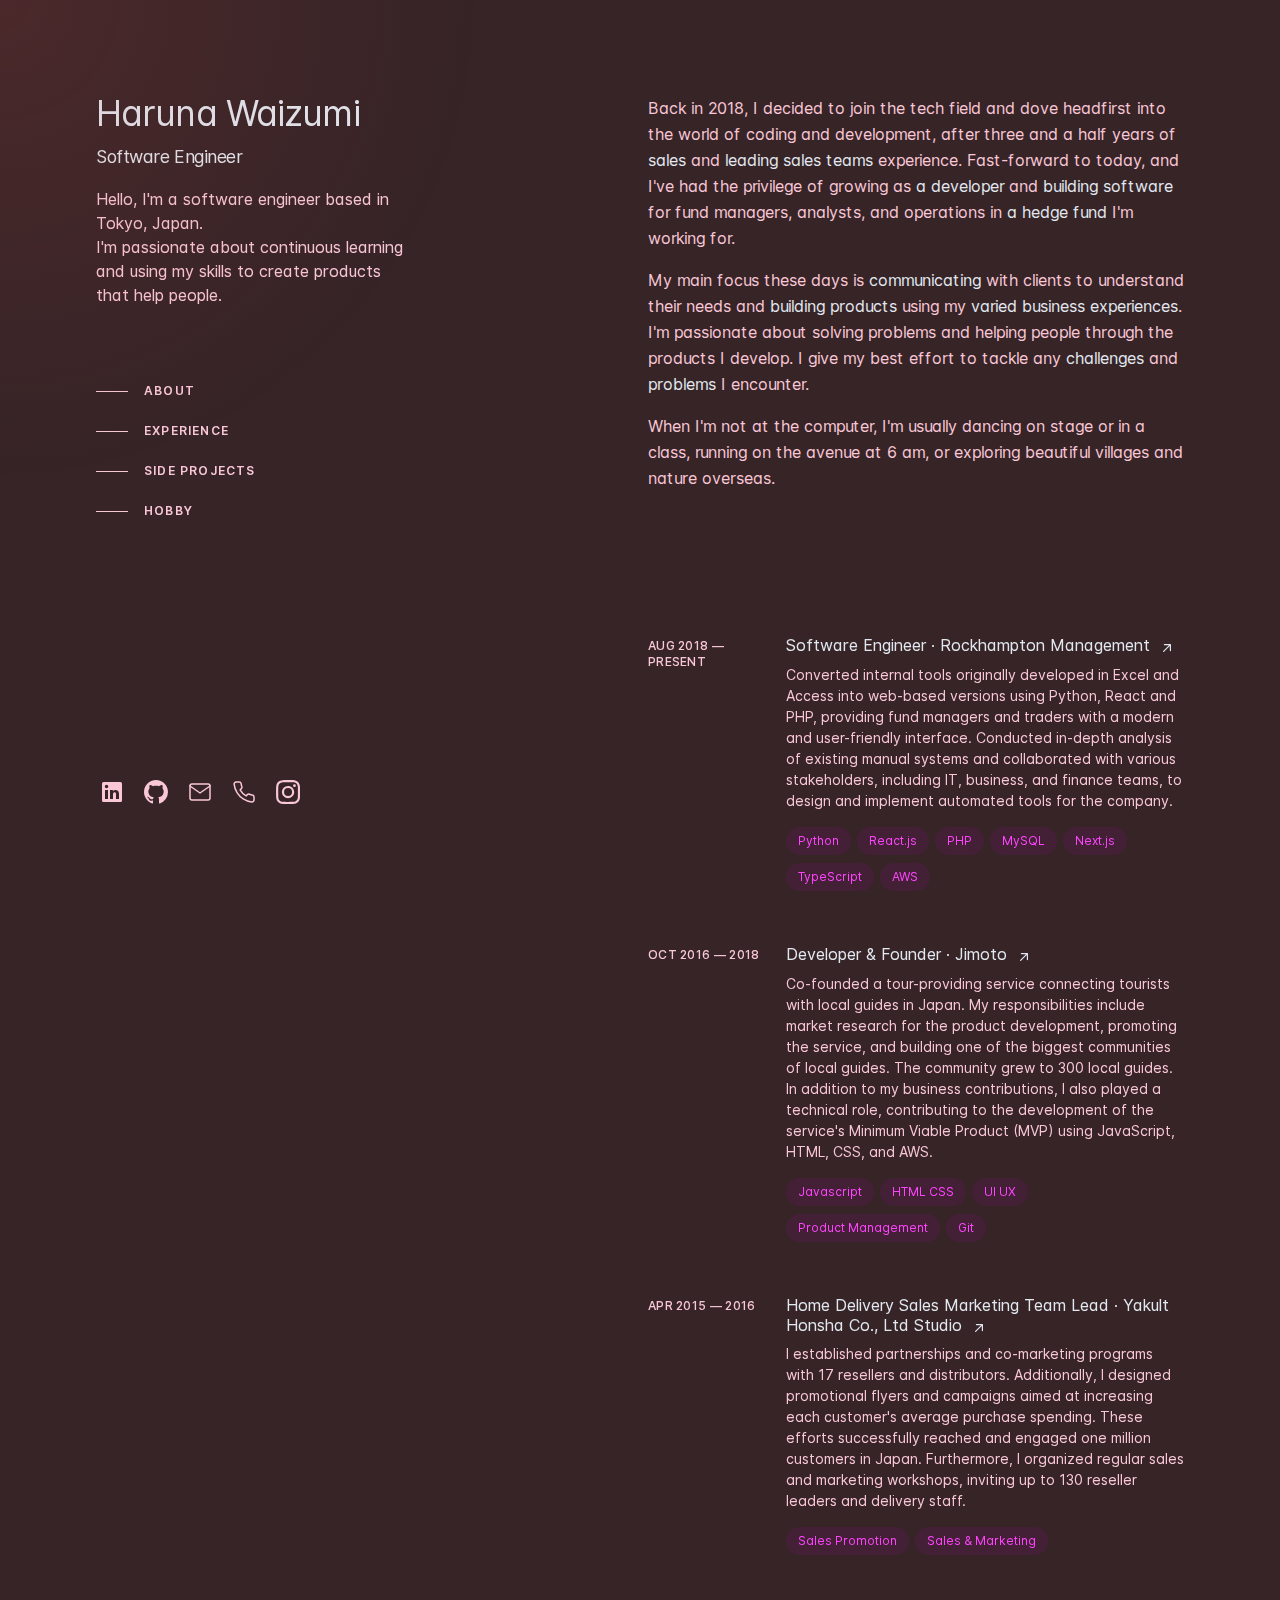
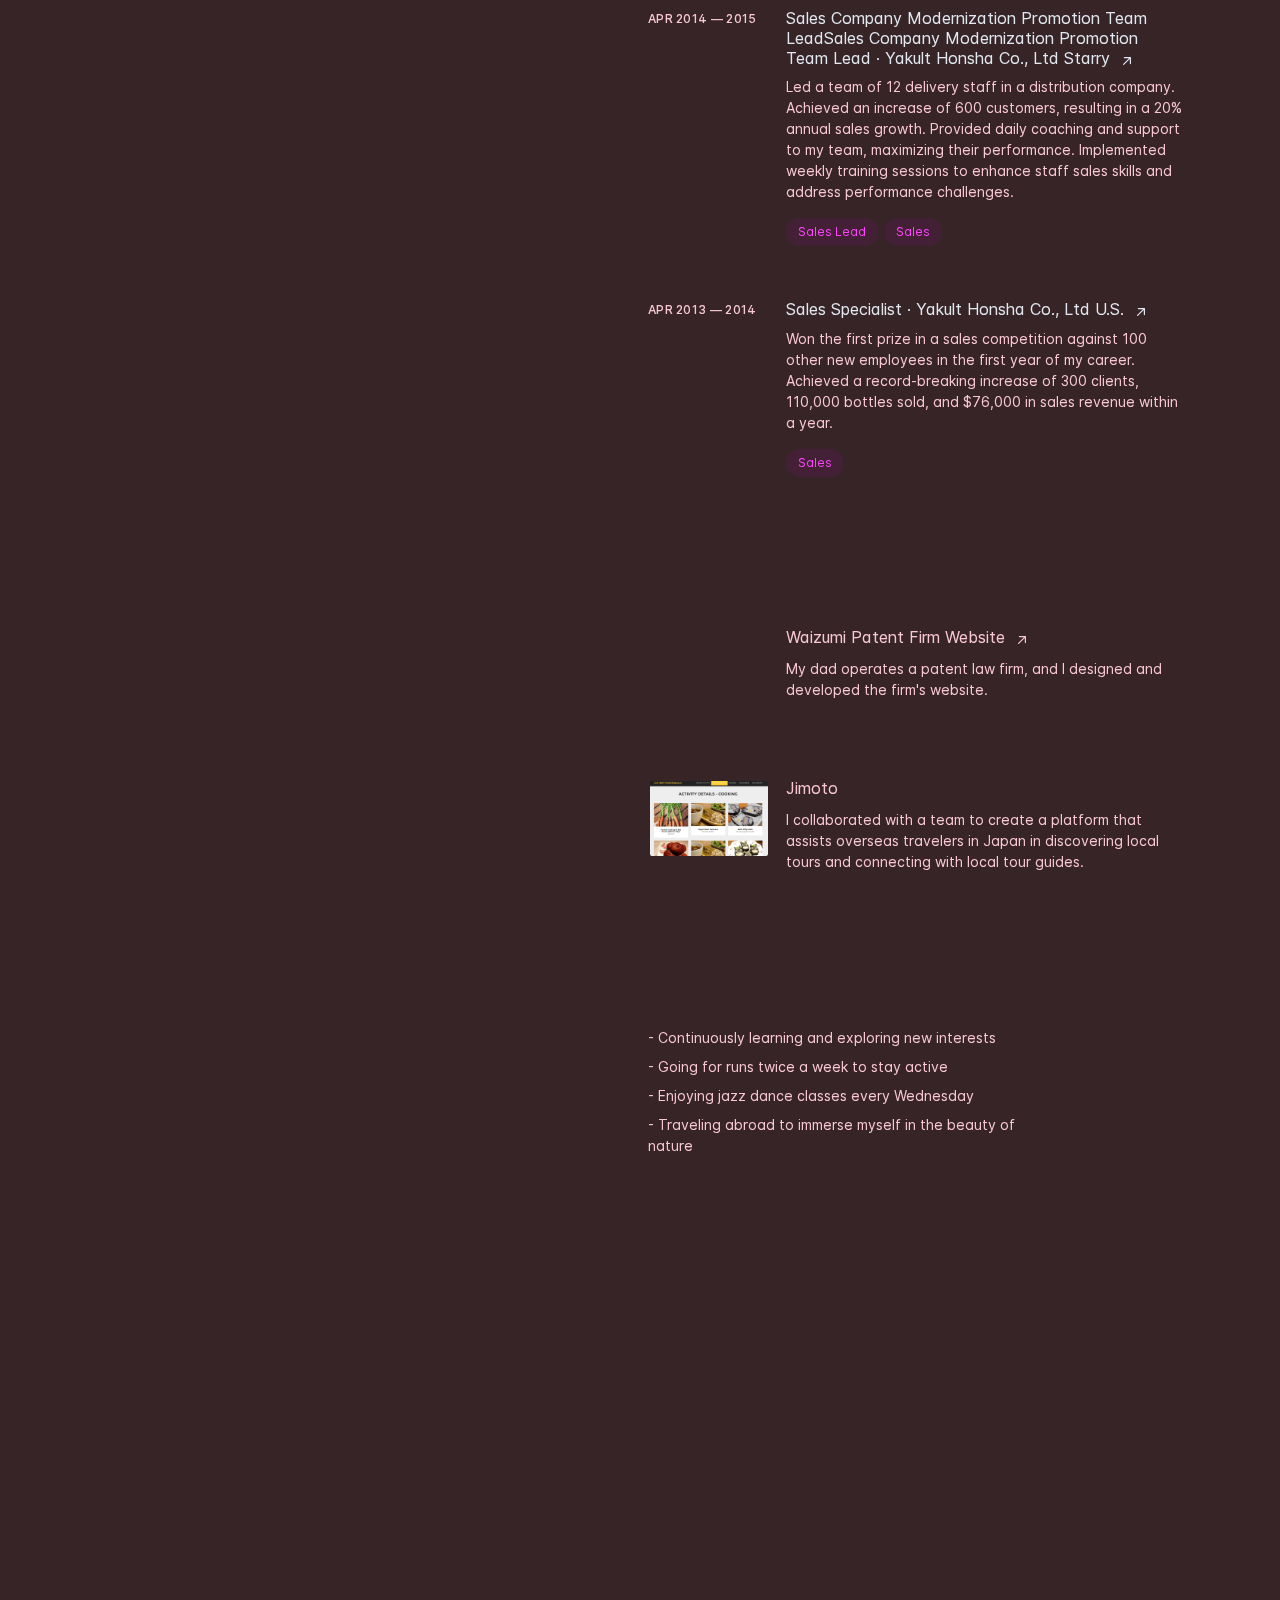
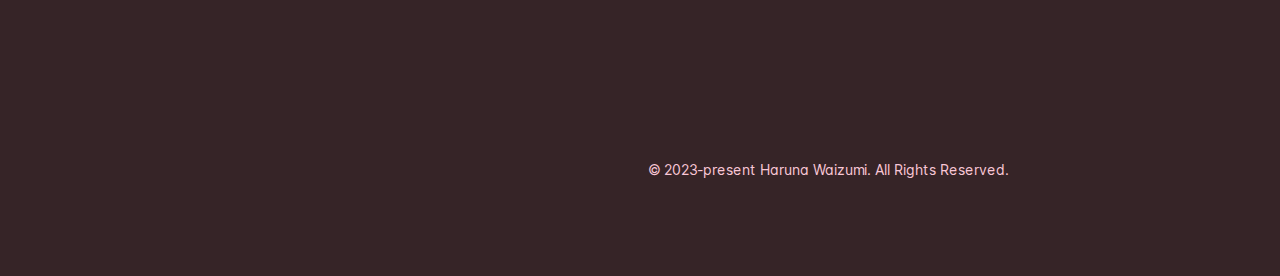
==== commit aa39b56c: "update skill set on my website" ====
--- a/index.html
+++ b/index.html
@@ -1,531 +1,735 @@
 <!DOCTYPE html>
 <html lang="en" class="scroll-smooth">
 
-<head>
-  <script>
-    window.dataLayer = window.dataLayer || [];
-
-    function gtag() {
-      dataLayer.push(arguments);
-    }
-    gtag('js', new Date());
-
-    gtag('config', 'G-4FFCWEC2WB', {
-      page_path: window.location.pathname,
-    });
-  </script>
-  <!-- reference: https://brittanychiang.com/ -->
+  <head>
+    <script>
+      window.dataLayer = window.dataLayer || [];
+
+      function gtag() {
+        dataLayer.push(arguments);
+      }
+      gtag("js", new Date());
+
+      gtag("config", "G-4FFCWEC2WB", {
+        page_path: window.location.pathname,
+      });
+    </script>
+    <!-- reference: https://brittanychiang.com/ -->
     <!-- title on google engine -->
-  <title>Haruna Waizumi</title>
-  <meta charset="utf-8">
-  <meta property="og:locale" content="en_US">
-  <meta property="og:site_name" content="Haruna Waizumi">
-  <meta property="og:type" content="website">
-  <meta property="og:title" content="Haruna Waizumi">
-  <meta property="og:description" content="Haruna Waizumi - Software Engineer in Tokyo, Japan, dedicated to continuous learning and creating impactful products. Explore my portfolio for more.">
-  <meta property="og:url" content="https://www.harunawaizumi.space">
-  <meta property="og:image" content="harunawaizumi.jpg">
-  <link rel="icon" type="image/png" sizes="512x192" href="images/android-chrome-512x512.png">
-  <link rel="icon" type="image/png" sizes="192x192" href="images/android-chrome-192x192.png">
-  <link rel="apple-touch-icon" sizes="180x180" href="images/apple-touch-icon.png">
-  <link rel="icon" type="image/png" sizes="32x32" href="images/favicon-32x32.png">
-  <link rel="icon" type="image/png" sizes="16x16" href="images/favicon-16x16.png">
-  <!-- description under a title on google engine -->
-  <meta name="description"
-    content="Haruna Waizumi - Software Engineer in Tokyo, Japan, dedicated to continuous learning and creating impactful products. Explore my portfolio for more.">
-  <meta name="image" content="https://www.harunawaizumi.space/harunawaizumi.jpg">
-  <!-- priority url on google engine -->
-  <link rel="canonical" href="https://www.harunawaizumi.space" />
-  <link rel="manifest" href="/favicon/site.webmanifest">
-  <meta name="viewport" content="width=device-width">
-  <meta name="msapplication-TileColor" content="#C200C5">
-  <meta name="theme-color" content="#C200C5">
-  <meta name="google-site-verification" content="Z7dtjb-PGtUiFp2MpSbA19RXA7tEiYsfRsSXIIbpJvA">
-  <meta name="next-head-count" content="29">
-  <link rel="preload" href="/css/style.css" as="style">
-  <link rel="stylesheet" href="css/style.css" data-n-g>
-  <noscript data-n-css></noscript>
-</head>
-
-<body class="bg-slate-900 leading-relaxed text-slate-400 antialiased selection:bg-teal-300 selection:text-teal-900">
-  <div id="__next">
-    <div class="__variable_20b187 group/spotlight relative">
-      <div class="pointer-events-none fixed inset-0 z-30 transition duration-300 lg:absolute" style="background:radial-gradient(
-               600px circle at 0px 0px,
-               rgba(195, 70, 64, 0.15),
-               transparent 80%
-               )"></div>
-      <div class="mx-auto min-h-screen max-w-screen-xl px-6 py-12 font-sans md:px-12 md:py-20 lg:px-24 lg:py-0">
-        <div class="lg:flex lg:justify-between lg:gap-4">
-          <header class="lg:sticky lg:top-0 lg:flex lg:max-h-screen lg:w-1/2 lg:flex-col lg:justify-between lg:py-24">
-            <div>
-              <h1 class="text-4xl tracking-tight text-slate-200 sm:text-5xl"><a href="/">Haruna Waizumi</a></h1>
-              <h2 class="mt-3 text-lg font-medium tracking-tight text-slate-200 sm:text-xl">Software Engineer</h2>
-              <p class="mt-4 max-w-xs leading-normal">Hello, I'm a software engineer based in Tokyo, Japan. <br>I'm passionate about continuous learning and using my skills to
-              create products that help people.</p>
-              <nav class="nav hidden lg:block" aria-label="In-page jump links">
-                <ul class="mt-16 w-max">
-                  <li><a class="group flex items-center py-3" href="#about"><span
-                        class="nav-indicator mr-4 h-px w-8 bg-slate-600 transition-all group-hover:w-16 group-hover:bg-slate-200 group-focus-visible:w-16 group-focus-visible:bg-slate-200 motion-reduce:transition-none"></span><span
-                        class="nav-text text-xs font-bold uppercase tracking-widest text-slate-500 group-hover:text-slate-200 group-focus-visible:text-slate-200">About</span></a></li>
-                  <li><a class="group flex items-center py-3 " href="#experience"><span
-                        class="nav-indicator mr-4 h-px w-8 bg-slate-600 transition-all group-hover:w-16 group-hover:bg-slate-200 group-focus-visible:w-16 group-focus-visible:bg-slate-200 motion-reduce:transition-none"></span><span
-                        class="nav-text text-xs font-bold uppercase tracking-widest text-slate-500 group-hover:text-slate-200 group-focus-visible:text-slate-200">Experience</span></a></li>
-                  <li><a class="group flex items-center py-3 " href="#projects"><span
-                        class="nav-indicator mr-4 h-px w-8 bg-slate-600 transition-all group-hover:w-16 group-hover:bg-slate-200 group-focus-visible:w-16 group-focus-visible:bg-slate-200 motion-reduce:transition-none"></span><span
-                        class="nav-text text-xs font-bold uppercase tracking-widest text-slate-500 group-hover:text-slate-200 group-focus-visible:text-slate-200">Side Projects</span></a></li>
-                  <li><a class="group flex items-center py-3 " href="#hobby"><span
-                        class="nav-indicator mr-4 h-px w-8 bg-slate-600 transition-all group-hover:w-16 group-hover:bg-slate-200 group-focus-visible:w-16 group-focus-visible:bg-slate-200 motion-reduce:transition-none"></span><span
-                        class="nav-text text-xs font-bold uppercase tracking-widest text-slate-500 group-hover:text-slate-200 group-focus-visible:text-slate-200">Hobby</span></a></li>
-                </ul>
-              </nav>
-            </div>
-
-            <!-- Social Media -->
-            <ul class="ml-1 mt-8 flex items-center" aria-label="Social media">
-              <li class="mr-5 text-xs">
-                <a class="block hover:text-slate-200" href="https://www.linkedin.com/in/haruna-waizumi-7ab75bb8/" target="_blank" rel="noreferrer">
-                  <span class="sr-only">LinkedIn</span>
-                  <svg xmlns="http://www.w3.org/2000/svg" viewBox="0 0 24 24" fill="currentColor" class="h-6 w-6" aria-hidden="true">
-                    <path
-                      d="M20.5 2h-17A1.5 1.5 0 002 3.5v17A1.5 1.5 0 003.5 22h17a1.5 1.5 0 001.5-1.5v-17A1.5 1.5 0 0020.5 2zM8 19H5v-9h3zM6.5 8.25A1.75 1.75 0 118.3 6.5a1.78 1.78 0 01-1.8 1.75zM19 19h-3v-4.74c0-1.42-.6-1.93-1.38-1.93A1.74 1.74 0 0013 14.19a.66.66 0 000 .14V19h-3v-9h2.9v1.3a3.11 3.11 0 012.7-1.4c1.55 0 3.36.86 3.36 3.66z" />
-                  </svg>
-                </a>
-              </li>
-              <li class="mr-5 text-xs">
-                <a class="block hover:text-slate-200" href="https://github.com/harunawaizumi" target="_blank" rel="noreferrer">
-                  <span class="sr-only">GitHub</span>
-                  <svg xmlns="http://www.w3.org/2000/svg" viewBox="0 0 16 16" fill="currentColor" class="h-6 w-6" aria-hidden="true">
-                    <path
-                      d="M8 0C3.58 0 0 3.58 0 8c0 3.54 2.29 6.53 5.47 7.59.4.07.55-.17.55-.38 0-.19-.01-.82-.01-1.49-2.01.37-2.53-.49-2.69-.94-.09-.23-.48-.94-.82-1.13-.28-.15-.68-.52-.01-.53.63-.01 1.08.58 1.23.82.72 1.21 1.87.87 2.33.66.07-.52.28-.87.51-1.07-1.78-.2-3.64-.89-3.64-3.95 0-.87.31-1.59.82-2.15-.08-.2-.36-1.02.08-2.12 0 0 .67-.21 2.2.82.64-.18 1.32-.27 2-.27.68 0 1.36.09 2 .27 1.53-1.04 2.2-.82 2.2-.82.44 1.1.16 1.92.08 2.12.51.56.82 1.27.82 2.15 0 3.07-1.87 3.75-3.65 3.95.29.25.54.73.54 1.48 0 1.07-.01 1.93-.01 2.2 0 .21.15.46.55.38A8.013 8.013 0 0016 8c0-4.42-3.58-8-8-8z" />
-                  </svg>
-                </a>
-              </li>
-              <li class="mr-5 text-xs">
-                <a class="block hover:text-slate-200" href = "mailto: haruna.waizumi@gmail.com" target="_blank" rel="noreferrer">
-                  <span class="sr-only">Email</span>
-                  <svg xmlns="http://www.w3.org/2000/svg" width="24" height="24" viewBox="0 0 24 24" fill="none" stroke="#F9C7D6" stroke-width="1.5" stroke-linecap="round" stroke-linejoin="round"><path d="M4 4h16c1.1 0 2 .9 2 2v12c0 1.1-.9 2-2 2H4c-1.1 0-2-.9-2-2V6c0-1.1.9-2 2-2z"></path><polyline points="22,6 12,13 2,6"></polyline></svg>
-               </a>
-              </li>
-              <li class="mr-5 text-xs">
-               <a class="block hover:text-slate-200" href = "tel: +919079010573" target="_blank" rel="noreferrer">
-                 <span class="sr-only">Phone</span>
-                 <svg xmlns="http://www.w3.org/2000/svg" width="24" height="24" viewBox="0 0 24 24" fill="none" stroke="#F9C7D6" stroke-width="1.5" stroke-linecap="round" stroke-linejoin="round"><path d="M22 16.92v3a2 2 0 0 1-2.18 2 19.79 19.79 0 0 1-8.63-3.07 19.5 19.5 0 0 1-6-6 19.79 19.79 0 0 1-3.07-8.67A2 2 0 0 1 4.11 2h3a2 2 0 0 1 2 1.72 12.84 12.84 0 0 0 .7 2.81 2 2 0 0 1-.45 2.11L8.09 9.91a16 16 0 0 0 6 6l1.27-1.27a2 2 0 0 1 2.11-.45 12.84 12.84 0 0 0 2.81.7A2 2 0 0 1 22 16.92z"></path></svg>
-               </a>
-             </li>
-              <li class="mr-5 text-xs">
-               <a class="block hover:text-slate-200" href="https://instagram.com/harunawaizumi" target="_blank" rel="noreferrer">
-                 <span class="sr-only">Instagram</span>
-                 <svg xmlns="http://www.w3.org/2000/svg" viewBox="0 0 1000 1000" fill="currentColor" class="h-6 w-6" aria-hidden="true">
-                   <path
-                     d="M295.42,6c-53.2,2.51-89.53,11-121.29,23.48-32.87,12.81-60.73,30-88.45,57.82S40.89,143,28.17,175.92c-12.31,31.83-20.65,68.19-23,121.42S2.3,367.68,2.56,503.46,3.42,656.26,6,709.6c2.54,53.19,11,89.51,23.48,121.28,12.83,32.87,30,60.72,57.83,88.45S143,964.09,176,976.83c31.8,12.29,68.17,20.67,121.39,23s70.35,2.87,206.09,2.61,152.83-.86,206.16-3.39S799.1,988,830.88,975.58c32.87-12.86,60.74-30,88.45-57.84S964.1,862,976.81,829.06c12.32-31.8,20.69-68.17,23-121.35,2.33-53.37,2.88-70.41,2.62-206.17s-.87-152.78-3.4-206.1-11-89.53-23.47-121.32c-12.85-32.87-30-60.7-57.82-88.45S862,40.87,829.07,28.19c-31.82-12.31-68.17-20.7-121.39-23S637.33,2.3,501.54,2.56,348.75,3.4,295.42,6m5.84,903.88c-48.75-2.12-75.22-10.22-92.86-17-23.36-9-40-19.88-57.58-37.29s-28.38-34.11-37.5-57.42c-6.85-17.64-15.1-44.08-17.38-92.83-2.48-52.69-3-68.51-3.29-202s.22-149.29,2.53-202c2.08-48.71,10.23-75.21,17-92.84,9-23.39,19.84-40,37.29-57.57s34.1-28.39,57.43-37.51c17.62-6.88,44.06-15.06,92.79-17.38,52.73-2.5,68.53-3,202-3.29s149.31.21,202.06,2.53c48.71,2.12,75.22,10.19,92.83,17,23.37,9,40,19.81,57.57,37.29s28.4,34.07,37.52,57.45c6.89,17.57,15.07,44,17.37,92.76,2.51,52.73,3.08,68.54,3.32,202s-.23,149.31-2.54,202c-2.13,48.75-10.21,75.23-17,92.89-9,23.35-19.85,40-37.31,57.56s-34.09,28.38-57.43,37.5c-17.6,6.87-44.07,15.07-92.76,17.39-52.73,2.48-68.53,3-202.05,3.29s-149.27-.25-202-2.53m407.6-674.61a60,60,0,1,0,59.88-60.1,60,60,0,0,0-59.88,60.1M245.77,503c.28,141.8,115.44,256.49,257.21,256.22S759.52,643.8,759.25,502,643.79,245.48,502,245.76,245.5,361.22,245.77,503m90.06-.18a166.67,166.67,0,1,1,167,166.34,166.65,166.65,0,0,1-167-166.34" />
-                 </svg>
-               </a>
-             </li>
-            </ul>
-          </header>
-          <main id="content" class="pt-24 lg:w-1/2 lg:py-24">
-
-            <!-- About Me -->
-            <section id="about" class="mb-16 scroll-mt-16 md:mb-24 lg:mb-36 lg:scroll-mt-24" aria-label="About me">
-              <div
-                class="sticky top-0 z-20 -mx-6 mb-4 w-screen bg-slate-900/75 px-6 py-5 backdrop-blur md:-mx-12 md:px-12 lg:sr-only lg:relative lg:top-auto lg:mx-auto lg:w-full lg:px-0 lg:py-0 lg:opacity-0">
-                <h2 class="text-sm font-bold uppercase tracking-widest text-slate-200 lg:sr-only">About</h2>
+    <title>Haruna Waizumi</title>
+    <meta charset="utf-8" />
+    <meta property="og:locale" content="en_US" />
+    <meta property="og:site_name" content="Haruna Waizumi" />
+    <meta property="og:type" content="website" />
+    <meta property="og:title" content="Haruna Waizumi" />
+    <meta property="og:description"
+      content="Haruna Waizumi - Software Engineer in Tokyo, Japan, dedicated to continuous learning and creating impactful products. Explore my portfolio for more." />
+    <meta property="og:url" content="https://www.harunawaizumi.space" />
+    <meta property="og:image" content="harunawaizumi.jpg" />
+    <link rel="icon" type="image/png" sizes="512x192" href="images/android-chrome-512x512.png" />
+    <link rel="icon" type="image/png" sizes="192x192" href="images/android-chrome-192x192.png" />
+    <link rel="apple-touch-icon" sizes="180x180" href="images/apple-touch-icon.png" />
+    <link rel="icon" type="image/png" sizes="32x32" href="images/favicon-32x32.png" />
+    <link rel="icon" type="image/png" sizes="16x16" href="images/favicon-16x16.png" />
+    <!-- description under a title on google engine -->
+    <meta name="description"
+      content="Haruna Waizumi - Software Engineer in Tokyo, Japan, dedicated to continuous learning and creating impactful products. Explore my portfolio for more." />
+    <meta name="image" content="https://www.harunawaizumi.space/harunawaizumi.jpg" />
+    <!-- priority url on google engine -->
+    <link rel="canonical" href="https://www.harunawaizumi.space" />
+    <link rel="manifest" href="/favicon/site.webmanifest" />
+    <meta name="viewport" content="width=device-width" />
+    <meta name="msapplication-TileColor" content="#C200C5" />
+    <meta name="theme-color" content="#C200C5" />
+    <meta name="google-site-verification" content="Z7dtjb-PGtUiFp2MpSbA19RXA7tEiYsfRsSXIIbpJvA" />
+    <meta name="next-head-count" content="29" />
+    <link rel="preload" href="/css/style.css" as="style" />
+    <link rel="stylesheet" href="css/style.css" data-n-g />
+    <noscript data-n-css></noscript>
+  </head>
+
+  <body class="bg-slate-900 leading-relaxed text-slate-400 antialiased selection:bg-teal-300 selection:text-teal-900">
+    <div id="__next">
+      <div class="__variable_20b187 group/spotlight relative">
+        <div class="pointer-events-none fixed inset-0 z-30 transition duration-300 lg:absolute" style="
+            background: radial-gradient(
+              600px circle at 0px 0px,
+              rgba(195, 70, 64, 0.15),
+              transparent 80%
+            );
+          "></div>
+        <div class="mx-auto min-h-screen max-w-screen-xl px-6 py-12 font-sans md:px-12 md:py-20 lg:px-24 lg:py-0">
+          <div class="lg:flex lg:justify-between lg:gap-4">
+            <header class="lg:sticky lg:top-0 lg:flex lg:max-h-screen lg:w-1/2 lg:flex-col lg:justify-between lg:py-24">
+              <div>
+                <h1 class="text-4xl tracking-tight text-slate-200 sm:text-5xl">
+                  <a href="/">Haruna Waizumi</a>
+                </h1>
+                <h2 class="mt-3 text-lg font-medium tracking-tight text-slate-200 sm:text-xl">
+                  Software Engineer
+                </h2>
+                <p class="mt-4 max-w-xs leading-normal">
+                  Hello, I'm a software engineer based in Tokyo, Japan.
+                  <br />I'm passionate about continuous learning and using my
+                  skills to create products that help people.
+                </p>
+                <nav class="nav hidden lg:block" aria-label="In-page jump links">
+                  <ul class="mt-16 w-max">
+                    <li>
+                      <a class="group flex items-center py-3" href="#about"><span
+                          class="nav-indicator mr-4 h-px w-8 bg-slate-600 transition-all group-hover:w-16 group-hover:bg-slate-200 group-focus-visible:w-16 group-focus-visible:bg-slate-200 motion-reduce:transition-none"></span><span
+                          class="nav-text text-xs font-bold uppercase tracking-widest text-slate-500 group-hover:text-slate-200 group-focus-visible:text-slate-200">About</span></a>
+                    </li>
+                    <li>
+                      <a class="group flex items-center py-3" href="#experience"><span
+                          class="nav-indicator mr-4 h-px w-8 bg-slate-600 transition-all group-hover:w-16 group-hover:bg-slate-200 group-focus-visible:w-16 group-focus-visible:bg-slate-200 motion-reduce:transition-none"></span><span
+                          class="nav-text text-xs font-bold uppercase tracking-widest text-slate-500 group-hover:text-slate-200 group-focus-visible:text-slate-200">Experience</span></a>
+                    </li>
+                    <li>
+                      <a class="group flex items-center py-3" href="#projects"><span
+                          class="nav-indicator mr-4 h-px w-8 bg-slate-600 transition-all group-hover:w-16 group-hover:bg-slate-200 group-focus-visible:w-16 group-focus-visible:bg-slate-200 motion-reduce:transition-none"></span><span
+                          class="nav-text text-xs font-bold uppercase tracking-widest text-slate-500 group-hover:text-slate-200 group-focus-visible:text-slate-200">Side
+                          Projects</span></a>
+                    </li>
+                    <li>
+                      <a class="group flex items-center py-3" href="#hobby"><span
+                          class="nav-indicator mr-4 h-px w-8 bg-slate-600 transition-all group-hover:w-16 group-hover:bg-slate-200 group-focus-visible:w-16 group-focus-visible:bg-slate-200 motion-reduce:transition-none"></span><span
+                          class="nav-text text-xs font-bold uppercase tracking-widest text-slate-500 group-hover:text-slate-200 group-focus-visible:text-slate-200">Hobby</span></a>
+                    </li>
+                  </ul>
+                </nav>
               </div>
-              <div>
-                <p class="mb-4">
-                  Back in 2016, I decided to join the tech field and dove headfirst into the world of coding and development, after
-                  three and a half years of
-                  <a class="font-medium text-slate-200 hover:text-teal-300 focus-visible:text-teal-300" href="#">sales</a>
-                  and
-                  <a class="font-medium text-slate-200 hover:text-teal-300 focus-visible:text-teal-300" href="#">leading sales
-                    teams</a>
-                  experience. Fast-forward to today, and I've had the privilege of growing as
-                  <a class="font-medium text-slate-200 hover:text-teal-300 focus-visible:text-teal-300" href="#">a developer</a>
-                  and
-                  <a class="font-medium text-slate-200 hover:text-teal-300 focus-visible:text-teal-300" href="#">building
-                    software</a>
-                  for fund managers, analysts, and operations in
-                  <a class="font-medium text-slate-200 hover:text-teal-300 focus-visible:text-teal-300" href="#">a hedge fund</a>
-                  I'm working for.
+
+              <!-- Social Media -->
+              <ul class="ml-1 mt-8 flex items-center" aria-label="Social media">
+                <li class="mr-5 text-xs">
+                  <a class="block hover:text-slate-200" href="https://www.linkedin.com/in/haruna-waizumi-7ab75bb8/"
+                    target="_blank" rel="noreferrer">
+                    <span class="sr-only">LinkedIn</span>
+                    <svg xmlns="http://www.w3.org/2000/svg" viewBox="0 0 24 24" fill="currentColor" class="h-6 w-6"
+                      aria-hidden="true">
+                      <path
+                        d="M20.5 2h-17A1.5 1.5 0 002 3.5v17A1.5 1.5 0 003.5 22h17a1.5 1.5 0 001.5-1.5v-17A1.5 1.5 0 0020.5 2zM8 19H5v-9h3zM6.5 8.25A1.75 1.75 0 118.3 6.5a1.78 1.78 0 01-1.8 1.75zM19 19h-3v-4.74c0-1.42-.6-1.93-1.38-1.93A1.74 1.74 0 0013 14.19a.66.66 0 000 .14V19h-3v-9h2.9v1.3a3.11 3.11 0 012.7-1.4c1.55 0 3.36.86 3.36 3.66z" />
+                    </svg>
+                  </a>
+                </li>
+                <li class="mr-5 text-xs">
+                  <a class="block hover:text-slate-200" href="https://github.com/harunawaizumi" target="_blank"
+                    rel="noreferrer">
+                    <span class="sr-only">GitHub</span>
+                    <svg xmlns="http://www.w3.org/2000/svg" viewBox="0 0 16 16" fill="currentColor" class="h-6 w-6"
+                      aria-hidden="true">
+                      <path
+                        d="M8 0C3.58 0 0 3.58 0 8c0 3.54 2.29 6.53 5.47 7.59.4.07.55-.17.55-.38 0-.19-.01-.82-.01-1.49-2.01.37-2.53-.49-2.69-.94-.09-.23-.48-.94-.82-1.13-.28-.15-.68-.52-.01-.53.63-.01 1.08.58 1.23.82.72 1.21 1.87.87 2.33.66.07-.52.28-.87.51-1.07-1.78-.2-3.64-.89-3.64-3.95 0-.87.31-1.59.82-2.15-.08-.2-.36-1.02.08-2.12 0 0 .67-.21 2.2.82.64-.18 1.32-.27 2-.27.68 0 1.36.09 2 .27 1.53-1.04 2.2-.82 2.2-.82.44 1.1.16 1.92.08 2.12.51.56.82 1.27.82 2.15 0 3.07-1.87 3.75-3.65 3.95.29.25.54.73.54 1.48 0 1.07-.01 1.93-.01 2.2 0 .21.15.46.55.38A8.013 8.013 0 0016 8c0-4.42-3.58-8-8-8z" />
+                    </svg>
+                  </a>
+                </li>
+                <li class="mr-5 text-xs">
+                  <a class="block hover:text-slate-200" href="mailto: haruna.waizumi@gmail.com" target="_blank"
+                    rel="noreferrer">
+                    <span class="sr-only">Email</span>
+                    <svg xmlns="http://www.w3.org/2000/svg" width="24" height="24" viewBox="0 0 24 24" fill="none"
+                      stroke="#F9C7D6" stroke-width="1.5" stroke-linecap="round" stroke-linejoin="round">
+                      <path d="M4 4h16c1.1 0 2 .9 2 2v12c0 1.1-.9 2-2 2H4c-1.1 0-2-.9-2-2V6c0-1.1.9-2 2-2z"></path>
+                      <polyline points="22,6 12,13 2,6"></polyline>
+                    </svg>
+                  </a>
+                </li>
+                <li class="mr-5 text-xs">
+                  <a class="block hover:text-slate-200" href="tel: +919079010573" target="_blank" rel="noreferrer">
+                    <span class="sr-only">Phone</span>
+                    <svg xmlns="http://www.w3.org/2000/svg" width="24" height="24" viewBox="0 0 24 24" fill="none"
+                      stroke="#F9C7D6" stroke-width="1.5" stroke-linecap="round" stroke-linejoin="round">
+                      <path
+                        d="M22 16.92v3a2 2 0 0 1-2.18 2 19.79 19.79 0 0 1-8.63-3.07 19.5 19.5 0 0 1-6-6 19.79 19.79 0 0 1-3.07-8.67A2 2 0 0 1 4.11 2h3a2 2 0 0 1 2 1.72 12.84 12.84 0 0 0 .7 2.81 2 2 0 0 1-.45 2.11L8.09 9.91a16 16 0 0 0 6 6l1.27-1.27a2 2 0 0 1 2.11-.45 12.84 12.84 0 0 0 2.81.7A2 2 0 0 1 22 16.92z">
+                      </path>
+                    </svg>
+                  </a>
+                </li>
+                <li class="mr-5 text-xs">
+                  <a class="block hover:text-slate-200" href="https://instagram.com/harunawaizumi" target="_blank"
+                    rel="noreferrer">
+                    <span class="sr-only">Instagram</span>
+                    <svg xmlns="http://www.w3.org/2000/svg" viewBox="0 0 1000 1000" fill="currentColor" class="h-6 w-6"
+                      aria-hidden="true">
+                      <path
+                        d="M295.42,6c-53.2,2.51-89.53,11-121.29,23.48-32.87,12.81-60.73,30-88.45,57.82S40.89,143,28.17,175.92c-12.31,31.83-20.65,68.19-23,121.42S2.3,367.68,2.56,503.46,3.42,656.26,6,709.6c2.54,53.19,11,89.51,23.48,121.28,12.83,32.87,30,60.72,57.83,88.45S143,964.09,176,976.83c31.8,12.29,68.17,20.67,121.39,23s70.35,2.87,206.09,2.61,152.83-.86,206.16-3.39S799.1,988,830.88,975.58c32.87-12.86,60.74-30,88.45-57.84S964.1,862,976.81,829.06c12.32-31.8,20.69-68.17,23-121.35,2.33-53.37,2.88-70.41,2.62-206.17s-.87-152.78-3.4-206.1-11-89.53-23.47-121.32c-12.85-32.87-30-60.7-57.82-88.45S862,40.87,829.07,28.19c-31.82-12.31-68.17-20.7-121.39-23S637.33,2.3,501.54,2.56,348.75,3.4,295.42,6m5.84,903.88c-48.75-2.12-75.22-10.22-92.86-17-23.36-9-40-19.88-57.58-37.29s-28.38-34.11-37.5-57.42c-6.85-17.64-15.1-44.08-17.38-92.83-2.48-52.69-3-68.51-3.29-202s.22-149.29,2.53-202c2.08-48.71,10.23-75.21,17-92.84,9-23.39,19.84-40,37.29-57.57s34.1-28.39,57.43-37.51c17.62-6.88,44.06-15.06,92.79-17.38,52.73-2.5,68.53-3,202-3.29s149.31.21,202.06,2.53c48.71,2.12,75.22,10.19,92.83,17,23.37,9,40,19.81,57.57,37.29s28.4,34.07,37.52,57.45c6.89,17.57,15.07,44,17.37,92.76,2.51,52.73,3.08,68.54,3.32,202s-.23,149.31-2.54,202c-2.13,48.75-10.21,75.23-17,92.89-9,23.35-19.85,40-37.31,57.56s-34.09,28.38-57.43,37.5c-17.6,6.87-44.07,15.07-92.76,17.39-52.73,2.48-68.53,3-202.05,3.29s-149.27-.25-202-2.53m407.6-674.61a60,60,0,1,0,59.88-60.1,60,60,0,0,0-59.88,60.1M245.77,503c.28,141.8,115.44,256.49,257.21,256.22S759.52,643.8,759.25,502,643.79,245.48,502,245.76,245.5,361.22,245.77,503m90.06-.18a166.67,166.67,0,1,1,167,166.34,166.65,166.65,0,0,1-167-166.34" />
+                    </svg>
+                  </a>
+                </li>
+              </ul>
+            </header>
+            <main id="content" class="pt-24 lg:w-1/2 lg:py-24">
+              <!-- About Me -->
+              <section id="about" class="mb-16 scroll-mt-16 md:mb-24 lg:mb-36 lg:scroll-mt-24" aria-label="About me">
+                <div
+                  class="sticky top-0 z-20 -mx-6 mb-4 w-screen bg-slate-900/75 px-6 py-5 backdrop-blur md:-mx-12 md:px-12 lg:sr-only lg:relative lg:top-auto lg:mx-auto lg:w-full lg:px-0 lg:py-0 lg:opacity-0">
+                  <h2 class="text-sm font-bold uppercase tracking-widest text-slate-200 lg:sr-only">
+                    About
+                  </h2>
+                </div>
+                <div>
+                  <p class="mb-4">
+                    Back in 2018, I decided to join the tech field and dove
+                    headfirst into the world of coding and development, after
+                    three and a half years of
+                    <a class="font-medium text-slate-200 hover:text-teal-300 focus-visible:text-teal-300"
+                      href="#">sales</a>
+                    and
+                    <a class="font-medium text-slate-200 hover:text-teal-300 focus-visible:text-teal-300"
+                      href="#">leading sales teams</a>
+                    experience. Fast-forward to today, and I've had the
+                    privilege of growing as
+                    <a class="font-medium text-slate-200 hover:text-teal-300 focus-visible:text-teal-300" href="#">a
+                      developer</a>
+                    and
+                    <a class="font-medium text-slate-200 hover:text-teal-300 focus-visible:text-teal-300"
+                      href="#">building software</a>
+                    for fund managers, analysts, and operations in
+                    <a class="font-medium text-slate-200 hover:text-teal-300 focus-visible:text-teal-300" href="#">a
+                      hedge fund</a>
+                    I'm working for.
+                  </p>
+
+                  <p class="mb-4">
+                    My main focus these days is
+                    <a class="font-medium text-slate-200 hover:text-teal-300 focus-visible:text-teal-300"
+                      href="#">communicating</a>
+                    with clients to understand their needs and
+                    <a class="font-medium text-slate-200 hover:text-teal-300 focus-visible:text-teal-300"
+                      href="#">building products</a>
+                    using my
+                    <a class="font-medium text-slate-200 hover:text-teal-300 focus-visible:text-teal-300"
+                      href="#">varied business experiences</a>. I'm passionate about solving problems and helping people
+                    through the products I develop. I give my best effort to
+                    tackle any
+                    <a class="font-medium text-slate-200 hover:text-teal-300 focus-visible:text-teal-300"
+                      href="#">challenges</a>
+                    and
+                    <a class="font-medium text-slate-200 hover:text-teal-300 focus-visible:text-teal-300"
+                      href="#">problems</a>
+                    I encounter.
+                  </p>
+                  <p class="mb-4">
+                    When I'm not at the computer, I'm usually dancing on stage
+                    or in a class, running on the avenue at 6 am, or exploring
+                    beautiful villages and nature overseas.
+                  </p>
+                </div>
+              </section>
+
+              <!-- Experience -->
+              <section id="experience" class="mb-16 scroll-mt-16 md:mb-24 lg:mb-36 lg:scroll-mt-24"
+                aria-label="Work experience">
+                <div
+                  class="sticky top-0 z-20 -mx-6 mb-4 w-screen bg-slate-900/75 px-6 py-5 backdrop-blur md:-mx-12 md:px-12 lg:sr-only lg:relative lg:top-auto lg:mx-auto lg:w-full lg:px-0 lg:py-0 lg:opacity-0">
+                  <h2 class="text-sm font-bold uppercase tracking-widest text-slate-200 lg:sr-only">
+                    Experience
+                  </h2>
+                </div>
+                <div>
+                  <ol class="group/list">
+                    <li class="mb-12">
+                      <div
+                        class="group relative grid pb-1 transition-all sm:grid-cols-8 sm:gap-8 md:gap-4 lg:hover:!opacity-100 lg:group-hover/list:opacity-50">
+                        <div
+                          class="absolute -inset-x-4 -inset-y-4 z-0 hidden rounded-md transition motion-reduce:transition-none lg:-inset-x-6 lg:block lg:group-hover:bg-slate-800/50 lg:group-hover:shadow-[inset_0_1px_0_0_rgba(148,163,184,0.1)] lg:group-hover:drop-shadow-lg">
+                        </div>
+                        <header
+                          class="z-10 mb-2 mt-1 text-xs font-semibold uppercase tracking-wide text-slate-500 sm:col-span-2"
+                          aria-label="2018 to Present">
+                          AUG 2018 — Present
+                        </header>
+                        <div class="z-10 sm:col-span-6">
+                          <h3 class="font-medium leading-snug text-slate-200">
+                            <div>
+                              <a class="inline-flex items-baseline font-medium leading-tight text-slate-200 hover:text-teal-300 focus-visible:text-teal-300 group/link text-base"
+                                href="https://www.rockhampton-mgt.com/" target="_blank" rel="noreferrer"
+                                aria-label="Lead Engineer at Upstatement">
+                                <span
+                                  class="absolute -inset-x-4 -inset-y-2.5 hidden rounded md:-inset-x-6 md:-inset-y-4 lg:block"></span>
+                                <span>
+                                  Software Engineer ·
+                                  <!-- -->
+                                  <span class="inline-block">
+                                    Rockhampton Management
+                                    <svg xmlns="http://www.w3.org/2000/svg" viewBox="0 0 20 20" fill="currentColor"
+                                      class="inline-block h-4 w-4 shrink-0 transition-transform group-hover/link:-translate-y-1 group-hover/link:translate-x-1 group-focus-visible/link:-translate-y-1 group-focus-visible/link:translate-x-1 motion-reduce:transition-none ml-1 translate-y-px"
+                                      aria-hidden="true">
+                                      <path fill-rule="evenodd"
+                                        d="M5.22 14.78a.75.75 0 001.06 0l7.22-7.22v5.69a.75.75 0 001.5 0v-7.5a.75.75 0 00-.75-.75h-7.5a.75.75 0 000 1.5h5.69l-7.22 7.22a.75.75 0 000 1.06z"
+                                        clip-rule="evenodd" />
+                                    </svg>
+                                  </span>
+                                </span>
+                              </a>
+                            </div>
+                          </h3>
+                          <p class="mt-2 text-sm leading-normal">
+                            Converted internal tools originally developed in
+                            Excel and Access into web-based versions using
+                            Python, React and PHP, providing fund managers and
+                            traders with a modern and user-friendly interface.
+                            Conducted in-depth analysis of existing manual
+                            systems and collaborated with various stakeholders,
+                            including IT, business, and finance teams, to design
+                            and implement automated tools for the company.
+                          </p>
+                          <ul class="mt-2 flex flex-wrap" aria-label="Technologies used">
+                            <li class="mr-1.5 mt-2">
+                              <div
+                                class="flex items-center rounded-full bg-teal-400/10 px-3 py-1 text-xs font-medium leading-5 text-teal-300">
+                                Python
+                              </div>
+                            </li>
+                            <li class="mr-1.5 mt-2">
+                              <div
+                                class="flex items-center rounded-full bg-teal-400/10 px-3 py-1 text-xs font-medium leading-5 text-teal-300">
+                                React.js
+                              </div>
+                            </li>
+                            <li class="mr-1.5 mt-2">
+                              <div
+                                class="flex items-center rounded-full bg-teal-400/10 px-3 py-1 text-xs font-medium leading-5 text-teal-300">
+                                PHP
+                              </div>
+                            </li>
+                            <li class="mr-1.5 mt-2">
+                              <div
+                                class="flex items-center rounded-full bg-teal-400/10 px-3 py-1 text-xs font-medium leading-5 text-teal-300">
+                                MySQL
+                              </div>
+                            </li>
+                            <li class="mr-1.5 mt-2">
+                              <div
+                                class="flex items-center rounded-full bg-teal-400/10 px-3 py-1 text-xs font-medium leading-5 text-teal-300">
+                                Next.js
+                              </div>
+                            </li>
+                            <li class="mr-1.5 mt-2">
+                              <div
+                                class="flex items-center rounded-full bg-teal-400/10 px-3 py-1 text-xs font-medium leading-5 text-teal-300">
+                                TypeScript
+                              </div>
+                            </li>
+                            <li class="mr-1.5 mt-2">
+                              <div
+                                class="flex items-center rounded-full bg-teal-400/10 px-3 py-1 text-xs font-medium leading-5 text-teal-300">
+                                AWS
+                              </div>
+                            </li>
+                          </ul>
+                        </div>
+                      </div>
+                    </li>
+                    <li class="mb-12">
+                      <div
+                        class="group relative grid pb-1 transition-all sm:grid-cols-8 sm:gap-8 md:gap-4 lg:hover:!opacity-100 lg:group-hover/list:opacity-50">
+                        <div
+                          class="absolute -inset-x-4 -inset-y-4 z-0 hidden rounded-md transition motion-reduce:transition-none lg:-inset-x-6 lg:block lg:group-hover:bg-slate-800/50 lg:group-hover:shadow-[inset_0_1px_0_0_rgba(148,163,184,0.1)] lg:group-hover:drop-shadow-lg">
+                        </div>
+                        <header
+                          class="z-10 mb-2 mt-1 text-xs font-semibold uppercase tracking-wide text-slate-500 sm:col-span-2"
+                          aria-label="OCT 2016 — 2018">
+                          OCT 2016 — 2018
+                        </header>
+                        <div class="z-10 sm:col-span-6">
+                          <h3 class="font-medium leading-snug text-slate-200">
+                            <div>
+                              <a class="inline-flex items-baseline font-medium leading-tight text-slate-200 hover:text-teal-300 focus-visible:text-teal-300 group/link text-base"
+                                href="" target="_blank" rel="noreferrer" aria-label="jimoto">
+                                <span
+                                  class="absolute -inset-x-4 -inset-y-2.5 hidden rounded md:-inset-x-6 md:-inset-y-4 lg:block"></span>
+                                <span>
+                                  Developer & Founder ·
+                                  <!-- -->
+                                  <span class="inline-block">
+                                    Jimoto
+                                    <svg xmlns="http://www.w3.org/2000/svg" viewBox="0 0 20 20" fill="currentColor"
+                                      class="inline-block h-4 w-4 shrink-0 transition-transform group-hover/link:-translate-y-1 group-hover/link:translate-x-1 group-focus-visible/link:-translate-y-1 group-focus-visible/link:translate-x-1 motion-reduce:transition-none ml-1 translate-y-px"
+                                      aria-hidden="true">
+                                      <path fill-rule="evenodd"
+                                        d="M5.22 14.78a.75.75 0 001.06 0l7.22-7.22v5.69a.75.75 0 001.5 0v-7.5a.75.75 0 00-.75-.75h-7.5a.75.75 0 000 1.5h5.69l-7.22 7.22a.75.75 0 000 1.06z"
+                                        clip-rule="evenodd" />
+                                    </svg>
+                                  </span>
+                                </span>
+                              </a>
+                            </div>
+                          </h3>
+                          <p class="mt-2 text-sm leading-normal">
+                            Co-founded a tour-providing service connecting
+                            tourists with local guides in Japan. My
+                            responsibilities include market research for the
+                            product development, promoting the service, and
+                            building one of the biggest communities of local
+                            guides. The community grew to 300 local guides. In
+                            addition to my business contributions, I also played
+                            a technical role, contributing to the development of
+                            the service's Minimum Viable Product (MVP) using
+                            JavaScript, HTML, CSS, and AWS.
+                          </p>
+                          <ul class="mt-2 flex flex-wrap" aria-label="Technologies used">
+                            <li class="mr-1.5 mt-2">
+                              <div
+                                class="flex items-center rounded-full bg-teal-400/10 px-3 py-1 text-xs font-medium leading-5 text-teal-300">
+                                Javascript
+                              </div>
+                            </li>
+                            <li class="mr-1.5 mt-2">
+                              <div
+                                class="flex items-center rounded-full bg-teal-400/10 px-3 py-1 text-xs font-medium leading-5 text-teal-300">
+                                HTML CSS
+                              </div>
+                            </li>
+                            <li class="mr-1.5 mt-2">
+                              <div
+                                class="flex items-center rounded-full bg-teal-400/10 px-3 py-1 text-xs font-medium leading-5 text-teal-300">
+                                UI UX
+                              </div>
+                            </li>
+                            <li class="mr-1.5 mt-2">
+                              <div
+                                class="flex items-center rounded-full bg-teal-400/10 px-3 py-1 text-xs font-medium leading-5 text-teal-300">
+                                Product Management
+                              </div>
+                            </li>
+                            <li class="mr-1.5 mt-2">
+                              <div
+                                class="flex items-center rounded-full bg-teal-400/10 px-3 py-1 text-xs font-medium leading-5 text-teal-300">
+                                Git
+                              </div>
+                            </li>
+                          </ul>
+                        </div>
+                      </div>
+                    </li>
+                    <li class="mb-12">
+                      <div
+                        class="group relative grid pb-1 transition-all sm:grid-cols-8 sm:gap-8 md:gap-4 lg:hover:!opacity-100 lg:group-hover/list:opacity-50">
+                        <div
+                          class="absolute -inset-x-4 -inset-y-4 z-0 hidden rounded-md transition motion-reduce:transition-none lg:-inset-x-6 lg:block lg:group-hover:bg-slate-800/50 lg:group-hover:shadow-[inset_0_1px_0_0_rgba(148,163,184,0.1)] lg:group-hover:drop-shadow-lg">
+                        </div>
+                        <header
+                          class="z-10 mb-2 mt-1 text-xs font-semibold uppercase tracking-wide text-slate-500 sm:col-span-2"
+                          aria-label="APR 2015 — 2016">
+                          APR 2015 — 2016
+                        </header>
+                        <div class="z-10 sm:col-span-6">
+                          <h3 class="font-medium leading-snug text-slate-200">
+                            <div>
+                              <a class="inline-flex items-baseline font-medium leading-tight text-slate-200 hover:text-teal-300 focus-visible:text-teal-300 group/link text-base"
+                                href="https://www.yakult.co.jp/english/" target="_blank" rel="noreferrer"
+                                aria-label="Yakult Home Delivery Sales Marketing Team Lead">
+                                <span
+                                  class="absolute -inset-x-4 -inset-y-2.5 hidden rounded md:-inset-x-6 md:-inset-y-4 lg:block"></span>
+                                <span>
+                                  Home Delivery Sales Marketing Team Lead ·
+                                  Yakult Honsha Co., Ltd
+                                  <!-- -->
+                                  <span class="inline-block">
+                                    Studio
+                                    <svg xmlns="http://www.w3.org/2000/svg" viewBox="0 0 20 20" fill="currentColor"
+                                      class="inline-block h-4 w-4 shrink-0 transition-transform group-hover/link:-translate-y-1 group-hover/link:translate-x-1 group-focus-visible/link:-translate-y-1 group-focus-visible/link:translate-x-1 motion-reduce:transition-none ml-1 translate-y-px"
+                                      aria-hidden="true">
+                                      <path fill-rule="evenodd"
+                                        d="M5.22 14.78a.75.75 0 001.06 0l7.22-7.22v5.69a.75.75 0 001.5 0v-7.5a.75.75 0 00-.75-.75h-7.5a.75.75 0 000 1.5h5.69l-7.22 7.22a.75.75 0 000 1.06z"
+                                        clip-rule="evenodd" />
+                                    </svg>
+                                  </span>
+                                </span>
+                              </a>
+                            </div>
+                          </h3>
+                          <p class="mt-2 text-sm leading-normal">
+                            I established partnerships and co-marketing programs
+                            with 17 resellers and distributors. Additionally, I
+                            designed promotional flyers and campaigns aimed at
+                            increasing each customer's average purchase
+                            spending. These efforts successfully reached and
+                            engaged one million customers in Japan. Furthermore,
+                            I organized regular sales and marketing workshops,
+                            inviting up to 130 reseller leaders and delivery
+                            staff.
+                          </p>
+                          <ul class="mt-2 flex flex-wrap" aria-label="Technologies used">
+                            <li class="mr-1.5 mt-2">
+                              <div
+                                class="flex items-center rounded-full bg-teal-400/10 px-3 py-1 text-xs font-medium leading-5 text-teal-300">
+                                Sales Promotion
+                              </div>
+                            </li>
+                            <li class="mr-1.5 mt-2">
+                              <div
+                                class="flex items-center rounded-full bg-teal-400/10 px-3 py-1 text-xs font-medium leading-5 text-teal-300">
+                                Sales & Marketing
+                              </div>
+                            </li>
+                          </ul>
+                        </div>
+                      </div>
+                    </li>
+                    <li class="mb-12">
+                      <div
+                        class="group relative grid pb-1 transition-all sm:grid-cols-8 sm:gap-8 md:gap-4 lg:hover:!opacity-100 lg:group-hover/list:opacity-50">
+                        <div
+                          class="absolute -inset-x-4 -inset-y-4 z-0 hidden rounded-md transition motion-reduce:transition-none lg:-inset-x-6 lg:block lg:group-hover:bg-slate-800/50 lg:group-hover:shadow-[inset_0_1px_0_0_rgba(148,163,184,0.1)] lg:group-hover:drop-shadow-lg">
+                        </div>
+                        <header
+                          class="z-10 mb-2 mt-1 text-xs font-semibold uppercase tracking-wide text-slate-500 sm:col-span-2"
+                          aria-label="APR 2014 — 2015">
+                          APR 2014 — 2015
+                        </header>
+                        <div class="z-10 sm:col-span-6">
+                          <h3 class="font-medium leading-snug text-slate-200">
+                            <div>
+                              <a class="inline-flex items-baseline font-medium leading-tight text-slate-200 hover:text-teal-300 focus-visible:text-teal-300 group/link text-base"
+                                href="https://starry.com/" target="_blank" rel="noreferrer"
+                                aria-label="Software Engineer Co-op at Starry">
+                                <span
+                                  class="absolute -inset-x-4 -inset-y-2.5 hidden rounded md:-inset-x-6 md:-inset-y-4 lg:block"></span>
+                                <span>
+                                  Sales Company Modernization Promotion Team
+                                  LeadSales Company Modernization Promotion Team
+                                  Lead · Yakult Honsha Co., Ltd
+                                  <!-- -->
+                                  <span class="inline-block">
+                                    Starry
+                                    <svg xmlns="http://www.w3.org/2000/svg" viewBox="0 0 20 20" fill="currentColor"
+                                      class="inline-block h-4 w-4 shrink-0 transition-transform group-hover/link:-translate-y-1 group-hover/link:translate-x-1 group-focus-visible/link:-translate-y-1 group-focus-visible/link:translate-x-1 motion-reduce:transition-none ml-1 translate-y-px"
+                                      aria-hidden="true">
+                                      <path fill-rule="evenodd"
+                                        d="M5.22 14.78a.75.75 0 001.06 0l7.22-7.22v5.69a.75.75 0 001.5 0v-7.5a.75.75 0 00-.75-.75h-7.5a.75.75 0 000 1.5h5.69l-7.22 7.22a.75.75 0 000 1.06z"
+                                        clip-rule="evenodd" />
+                                    </svg>
+                                  </span>
+                                </span>
+                              </a>
+                            </div>
+                          </h3>
+                          <p class="mt-2 text-sm leading-normal">
+                            Led a team of 12 delivery staff in a distribution
+                            company. Achieved an increase of 600 customers,
+                            resulting in a 20% annual sales growth. Provided
+                            daily coaching and support to my team, maximizing
+                            their performance. Implemented weekly training
+                            sessions to enhance staff sales skills and address
+                            performance challenges.
+                          </p>
+                          <ul class="mt-2 flex flex-wrap" aria-label="Technologies used">
+                            <li class="mr-1.5 mt-2">
+                              <div
+                                class="flex items-center rounded-full bg-teal-400/10 px-3 py-1 text-xs font-medium leading-5 text-teal-300">
+                                Sales Lead
+                              </div>
+                            </li>
+                            <li class="mr-1.5 mt-2">
+                              <div
+                                class="flex items-center rounded-full bg-teal-400/10 px-3 py-1 text-xs font-medium leading-5 text-teal-300">
+                                Sales
+                              </div>
+                            </li>
+                          </ul>
+                        </div>
+                      </div>
+                    </li>
+                    <li class="mb-12">
+                      <div
+                        class="group relative grid pb-1 transition-all sm:grid-cols-8 sm:gap-8 md:gap-4 lg:hover:!opacity-100 lg:group-hover/list:opacity-50">
+                        <div
+                          class="absolute -inset-x-4 -inset-y-4 z-0 hidden rounded-md transition motion-reduce:transition-none lg:-inset-x-6 lg:block lg:group-hover:bg-slate-800/50 lg:group-hover:shadow-[inset_0_1px_0_0_rgba(148,163,184,0.1)] lg:group-hover:drop-shadow-lg">
+                        </div>
+                        <header
+                          class="z-10 mb-2 mt-1 text-xs font-semibold uppercase tracking-wide text-slate-500 sm:col-span-2"
+                          aria-label="APR 2013 — 2014">
+                          APR 2013 — 2014
+                        </header>
+                        <div class="z-10 sm:col-span-6">
+                          <h3 class="font-medium leading-snug text-slate-200">
+                            <div>
+                              <a class="inline-flex items-baseline font-medium leading-tight text-slate-200 hover:text-teal-300 focus-visible:text-teal-300 group/link text-base"
+                                href="https://us.mullenlowe.com/" target="_blank" rel="noreferrer"
+                                aria-label="Creative Technologist Co-op at MullenLowe U.S.">
+                                <span
+                                  class="absolute -inset-x-4 -inset-y-2.5 hidden rounded md:-inset-x-6 md:-inset-y-4 lg:block"></span>
+                                <span>
+                                  Sales Specialist · Yakult Honsha Co., Ltd
+                                  <!-- -->
+                                  <span class="inline-block">
+                                    U.S.
+                                    <svg xmlns="http://www.w3.org/2000/svg" viewBox="0 0 20 20" fill="currentColor"
+                                      class="inline-block h-4 w-4 shrink-0 transition-transform group-hover/link:-translate-y-1 group-hover/link:translate-x-1 group-focus-visible/link:-translate-y-1 group-focus-visible/link:translate-x-1 motion-reduce:transition-none ml-1 translate-y-px"
+                                      aria-hidden="true">
+                                      <path fill-rule="evenodd"
+                                        d="M5.22 14.78a.75.75 0 001.06 0l7.22-7.22v5.69a.75.75 0 001.5 0v-7.5a.75.75 0 00-.75-.75h-7.5a.75.75 0 000 1.5h5.69l-7.22 7.22a.75.75 0 000 1.06z"
+                                        clip-rule="evenodd" />
+                                    </svg>
+                                  </span>
+                                </span>
+                              </a>
+                            </div>
+                          </h3>
+                          <p class="mt-2 text-sm leading-normal">
+                            Won the first prize in a sales competition against
+                            100 other new employees in the first year of my
+                            career. Achieved a record-breaking increase of 300
+                            clients, 110,000 bottles sold, and $76,000 in sales
+                            revenue within a year.
+                          </p>
+                          <ul class="mt-2 flex flex-wrap" aria-label="Technologies used">
+                            <li class="mr-1.5 mt-2">
+                              <div
+                                class="flex items-center rounded-full bg-teal-400/10 px-3 py-1 text-xs font-medium leading-5 text-teal-300">
+                                Sales
+                              </div>
+                            </li>
+                          </ul>
+                        </div>
+                      </div>
+                    </li>
+                  </ol>
+                </div>
+              </section>
+
+              <!-- Side Projects -->
+              <section id="projects" class="mb-16 scroll-mt-16 md:mb-24 lg:mb-36 lg:scroll-mt-24"
+                aria-label="Selected projects">
+                <div
+                  class="sticky top-0 z-20 -mx-6 mb-4 w-screen bg-slate-900/75 px-6 py-5 backdrop-blur md:-mx-12 md:px-12 lg:sr-only lg:relative lg:top-auto lg:mx-auto lg:w-full lg:px-0 lg:py-0 lg:opacity-0">
+                  <h2 class="text-sm font-bold uppercase tracking-widest text-slate-200 lg:sr-only">
+                    Projects
+                  </h2>
+                </div>
+                <div>
+                  <ul class="group/list">
+                    <li class="mb-12">
+                      <div
+                        class="group relative grid gap-4 pb-1 transition-all sm:grid-cols-8 sm:gap-8 md:gap-4 lg:hover:!opacity-100 lg:group-hover/list:opacity-50">
+                        <div
+                          class="absolute -inset-x-4 -inset-y-4 z-0 hidden rounded-md transition motion-reduce:transition-none lg:-inset-x-6 lg:block lg:group-hover:bg-slate-800/50 lg:group-hover:shadow-[inset_0_1px_0_0_rgba(148,163,184,0.1)] lg:group-hover:drop-shadow-lg">
+                        </div>
+                        <div class="z-10 sm:order-2 sm:col-span-6">
+                          <h3>
+                            <span
+                              class="absolute -inset-x-4 -inset-y-2.5 hidden rounded md:-inset-x-6 md:-inset-y-4 lg:block"></span>
+                            <span>
+                              Waizumi Patent Firm Website
+                              <a href="https://www.waizumipat.com/">
+                                <svg xmlns="http://www.w3.org/2000/svg" viewBox="0 0 20 20" fill="currentColor"
+                                  class="inline-block h-4 w-4 shrink-0 transition-transform group-hover/link:-translate-y-1 group-hover/link:translate-x-1 group-focus-visible/link:-translate-y-1 group-focus-visible/link:translate-x-1 motion-reduce:transition-none ml-1 translate-y-px"
+                                  aria-hidden="true">
+                                  <path fill-rule="evenodd"
+                                    d="M5.22 14.78a.75.75 0 001.06 0l7.22-7.22v5.69a.75.75 0 001.5 0v-7.5a.75.75 0 00-.75-.75h-7.5a.75.75 0 000 1.5h5.69l-7.22 7.22a.75.75 0 000 1.06z"
+                                    clip-rule="evenodd" />
+                                </svg>
+                              </a>
+                            </span>
+                          </h3>
+                          <p class="mt-2 text-sm leading-normal">
+                            My dad operates a patent law firm, and I designed
+                            and developed the firm's website.
+                          </p>
+                        </div>
+                        <img alt="和泉特許事務所 that is a patent laywer in Tokyo" loading="lazy" width="200" height="48"
+                          decoding="async" data-nimg="1"
+                          class="rounded border-2 border-slate-200/10 transition group-hover:border-slate-200/30 sm:order-1 sm:col-span-2 sm:translate-y-1"
+                          style="color: transparent;" srcset="waizumipat.png 1x, waizumipat.png 2x"
+                          src="waizumipat.png" />
+                      </div>
+                    </li>
+                    <li class="mb-12">
+                      <div
+                        class="group relative grid gap-4 pb-1 transition-all sm:grid-cols-8 sm:gap-8 md:gap-4 lg:hover:!opacity-100 lg:group-hover/list:opacity-50">
+                        <div
+                          class="absolute -inset-x-4 -inset-y-4 z-0 hidden rounded-md transition motion-reduce:transition-none lg:-inset-x-6 lg:block lg:group-hover:bg-slate-800/50 lg:group-hover:shadow-[inset_0_1px_0_0_rgba(148,163,184,0.1)] lg:group-hover:drop-shadow-lg">
+                        </div>
+                        <div class="z-10 sm:order-2 sm:col-span-6">
+                          <h3>
+                            <span
+                              class="absolute -inset-x-4 -inset-y-2.5 hidden rounded md:-inset-x-6 md:-inset-y-4 lg:block"></span>
+                            <span>
+                              Jimoto
+                              <!-- -->
+                            </span>
+                          </h3>
+                          <p class="mt-2 text-sm leading-normal">
+                            I collaborated with a team to create a platform that
+                            assists overseas travelers in Japan in discovering
+                            local tours and connecting with local tour guides.
+                          </p>
+                        </div>
+                        <img alt="jimoto that is a local guide searching website based in Tokyo" loading="lazy"
+                          width="200" height="48" decoding="async" data-nimg="1"
+                          class="rounded border-2 border-slate-200/10 transition group-hover:border-slate-200/30 sm:order-1 sm:col-span-2 sm:translate-y-1"
+                          style="color: transparent;" srcset="jimoto.png 1x, jimoto.png 2x" src="jimoto.png" />
+                      </div>
+                    </li>
+                  </ul>
+                </div>
+              </section>
+
+              <!-- Hobby -->
+              <section id="hobby" class="mb-16 scroll-mt-16 md:mb-24 lg:mb-36 lg:scroll-mt-24"
+                aria-label="Selected projects">
+                <div
+                  class="sticky top-0 z-20 -mx-6 mb-4 w-screen bg-slate-900/75 px-6 py-5 backdrop-blur md:-mx-12 md:px-12 lg:sr-only lg:relative lg:top-auto lg:mx-auto lg:w-full lg:px-0 lg:py-0 lg:opacity-0">
+                  <h2 class="text-sm font-bold uppercase tracking-widest text-slate-200 lg:sr-only">
+                    Hobbies
+                  </h2>
+                </div>
+                <div>
+                  <ul class="group/list">
+                    <li class="mb-12">
+                      <div
+                        class="group relative grid gap-4 pb-1 transition-all sm:grid-cols-8 sm:gap-8 md:gap-4 lg:hover:!opacity-100 lg:group-hover/list:opacity-50">
+                        <div
+                          class="absolute -inset-x-4 -inset-y-4 z-0 hidden rounded-md transition motion-reduce:transition-none lg:-inset-x-6 lg:block lg:group-hover:bg-slate-800/50 lg:group-hover:shadow-[inset_0_1px_0_0_rgba(148,163,184,0.1)] lg:group-hover:drop-shadow-lg">
+                        </div>
+                        <div class="z-10 sm:order-2 sm:col-span-6">
+                          <p class="mt-2 text-sm leading-normal">
+                            - Continuously learning and exploring new interests
+                          </p>
+                          <p class="mt-2 text-sm leading-normal">
+                            - Going for runs twice a week to stay active
+                          </p>
+                          <p class="mt-2 text-sm leading-normal">
+                            - Enjoying jazz dance classes every Wednesday
+                          </p>
+                          <p class="mt-2 text-sm leading-normal">
+                            - Traveling abroad to immerse myself in the beauty
+                            of nature
+                          </p>
+                        </div>
+                      </div>
+                    </li>
+                  </ul>
+                </div>
+              </section>
+
+              <footer class="max-w-md pb-16 text-sm text-slate-500 sm:pb-0" style="margin-top: 600px;">
+                <p>
+                  © 2023-present Haruna Waizumi. All Rights Reserved.
                 </p>
-
-                <p class="mb-4">
-                  My main focus these days is
-                  <a class="font-medium text-slate-200 hover:text-teal-300 focus-visible:text-teal-300" href="#">communicating</a>
-                  with clients to understand their needs and
-                  <a class="font-medium text-slate-200 hover:text-teal-300 focus-visible:text-teal-300" href="#">building
-                    products</a>
-                  using my
-                  <a class="font-medium text-slate-200 hover:text-teal-300 focus-visible:text-teal-300" href="#">varied business
-                    experiences</a>.
-                  I'm passionate about solving problems and helping people through the products I develop. I give my best effort to
-                  tackle any
-                  <a class="font-medium text-slate-200 hover:text-teal-300 focus-visible:text-teal-300" href="#">challenges</a>
-                  and
-                  <a class="font-medium text-slate-200 hover:text-teal-300 focus-visible:text-teal-300" href="#">problems</a>
-                  I encounter.
-                </p>
-                <p class="mb-4">
-                  When I'm not at the computer, I'm usually dancing on stage or in a class, running on the avenue at 6 am, or
-                  exploring beautiful villages and nature overseas.
-                </p>
-              </div>
-            </section>
-
-            <!-- Experience -->
-            <section id="experience" class="mb-16 scroll-mt-16 md:mb-24 lg:mb-36 lg:scroll-mt-24" aria-label="Work experience">
-              <div class="sticky top-0 z-20 -mx-6 mb-4 w-screen bg-slate-900/75 px-6 py-5 backdrop-blur md:-mx-12 md:px-12 lg:sr-only lg:relative lg:top-auto lg:mx-auto lg:w-full lg:px-0 lg:py-0 lg:opacity-0">
-                <h2 class="text-sm font-bold uppercase tracking-widest text-slate-200 lg:sr-only">Experience</h2>
-              </div>
-              <div>
-                <ol class="group/list">
-                  <li class="mb-12">
-                    <div class="group relative grid pb-1 transition-all sm:grid-cols-8 sm:gap-8 md:gap-4 lg:hover:!opacity-100 lg:group-hover/list:opacity-50">
-                      <div
-                        class="absolute -inset-x-4 -inset-y-4 z-0 hidden rounded-md transition motion-reduce:transition-none lg:-inset-x-6 lg:block lg:group-hover:bg-slate-800/50 lg:group-hover:shadow-[inset_0_1px_0_0_rgba(148,163,184,0.1)] lg:group-hover:drop-shadow-lg">
-                      </div>
-                      <header class="z-10 mb-2 mt-1 text-xs font-semibold uppercase tracking-wide text-slate-500 sm:col-span-2" aria-label="2018 to Present">AUG 2018 — Present</header>
-                      <div class="z-10 sm:col-span-6">
-                        <h3 class="font-medium leading-snug text-slate-200">
-                          <div>
-                            <a class="inline-flex items-baseline font-medium leading-tight text-slate-200 hover:text-teal-300 focus-visible:text-teal-300  group/link text-base" href="https://www.rockhampton-mgt.com/" target="_blank" rel="noreferrer"
-                              aria-label="Lead Engineer at Upstatement">
-                              <span class="absolute -inset-x-4 -inset-y-2.5 hidden rounded md:-inset-x-6 md:-inset-y-4 lg:block"></span>
-                              <span>
-                                Software Engineer & Operation ·
-                                <!-- -->
-                                <span class="inline-block">
-                                  Rockhampton Management
-                                  <svg xmlns="http://www.w3.org/2000/svg" viewBox="0 0 20 20" fill="currentColor"
-                                    class="inline-block h-4 w-4 shrink-0 transition-transform group-hover/link:-translate-y-1 group-hover/link:translate-x-1 group-focus-visible/link:-translate-y-1 group-focus-visible/link:translate-x-1 motion-reduce:transition-none ml-1 translate-y-px"
-                                    aria-hidden="true">
-                                    <path fill-rule="evenodd" d="M5.22 14.78a.75.75 0 001.06 0l7.22-7.22v5.69a.75.75 0 001.5 0v-7.5a.75.75 0 00-.75-.75h-7.5a.75.75 0 000 1.5h5.69l-7.22 7.22a.75.75 0 000 1.06z" clip-rule="evenodd" />
-                                  </svg>
-                                </span>
-                              </span>
-                            </a>
-                          </div>
-                        </h3>
-                        <p class="mt-2 text-sm leading-normal">
-                          Converted internal tools originally developed in Excel and Access into web-based versions using Python, React and PHP,
-                          providing fund managers and traders with a modern and user-friendly interface.
-                          Conducted in-depth analysis of existing manual systems and collaborated with various stakeholders, including IT,
-                          business, and finance teams, to design and implement automated tools for the company.
-                        </p>
-                        <ul class="mt-2 flex flex-wrap" aria-label="Technologies used">
-                          <li class="mr-1.5 mt-2">
-                            <div class="flex items-center rounded-full bg-teal-400/10 px-3 py-1 text-xs font-medium leading-5 text-teal-300 ">Python</div>
-                          </li>
-                          <li class="mr-1.5 mt-2">
-                            <div class="flex items-center rounded-full bg-teal-400/10 px-3 py-1 text-xs font-medium leading-5 text-teal-300 ">React.js</div>
-                          </li>
-                          <li class="mr-1.5 mt-2">
-                            <div class="flex items-center rounded-full bg-teal-400/10 px-3 py-1 text-xs font-medium leading-5 text-teal-300 ">Next.js</div>
-                          </li>
-                          <li class="mr-1.5 mt-2">
-                            <div class="flex items-center rounded-full bg-teal-400/10 px-3 py-1 text-xs font-medium leading-5 text-teal-300 ">
-                              TypeScript</div>
-                          </li>
-                          <li class="mr-1.5 mt-2">
-                            <div class="flex items-center rounded-full bg-teal-400/10 px-3 py-1 text-xs font-medium leading-5 text-teal-300 ">PHP</div>
-                          </li>
-                          <li class="mr-1.5 mt-2">
-                            <div class="flex items-center rounded-full bg-teal-400/10 px-3 py-1 text-xs font-medium leading-5 text-teal-300 ">AWS</div>
-                          </li>
-                          <li class="mr-1.5 mt-2">
-                            <div class="flex items-center rounded-full bg-teal-400/10 px-3 py-1 text-xs font-medium leading-5 text-teal-300 ">MySQL</div>
-                          </li>
-                        </ul>
-                      </div>
-                    </div>
-                  </li>
-                  <li class="mb-12">
-                    <div class="group relative grid pb-1 transition-all sm:grid-cols-8 sm:gap-8 md:gap-4 lg:hover:!opacity-100 lg:group-hover/list:opacity-50">
-                      <div
-                        class="absolute -inset-x-4 -inset-y-4 z-0 hidden rounded-md transition motion-reduce:transition-none lg:-inset-x-6 lg:block lg:group-hover:bg-slate-800/50 lg:group-hover:shadow-[inset_0_1px_0_0_rgba(148,163,184,0.1)] lg:group-hover:drop-shadow-lg">
-                      </div>
-                      <header class="z-10 mb-2 mt-1 text-xs font-semibold uppercase tracking-wide text-slate-500 sm:col-span-2" aria-label="OCT 2016 — 2018">OCT 2016 — 2018</header>
-                      <div class="z-10 sm:col-span-6">
-                        <h3 class="font-medium leading-snug text-slate-200">
-                          <div>
-                            <a class="inline-flex items-baseline font-medium leading-tight text-slate-200 hover:text-teal-300 focus-visible:text-teal-300  group/link text-base" href="" target="_blank"
-                              rel="noreferrer" aria-label="jimoto">
-                              <span class="absolute -inset-x-4 -inset-y-2.5 hidden rounded md:-inset-x-6 md:-inset-y-4 lg:block"></span>
-                              <span>
-                                Developer & Founder  ·
-                                <!-- -->
-                                <span class="inline-block">
-                                  Jimoto
-                                  <svg xmlns="http://www.w3.org/2000/svg" viewBox="0 0 20 20" fill="currentColor"
-                                    class="inline-block h-4 w-4 shrink-0 transition-transform group-hover/link:-translate-y-1 group-hover/link:translate-x-1 group-focus-visible/link:-translate-y-1 group-focus-visible/link:translate-x-1 motion-reduce:transition-none ml-1 translate-y-px"
-                                    aria-hidden="true">
-                                    <path fill-rule="evenodd" d="M5.22 14.78a.75.75 0 001.06 0l7.22-7.22v5.69a.75.75 0 001.5 0v-7.5a.75.75 0 00-.75-.75h-7.5a.75.75 0 000 1.5h5.69l-7.22 7.22a.75.75 0 000 1.06z" clip-rule="evenodd" />
-                                  </svg>
-                                </span>
-                              </span>
-                            </a>
-                          </div>
-                        </h3>
-                        <p class="mt-2 text-sm leading-normal">
-                          Co-founded a tour-providing service connecting tourists with local guides in Japan.
-                          My responsibilities include market research for the product development, promoting the service, and building one of the
-                          biggest communities of local guides. The community grew to 300 local guides.
-                          In addition to my business contributions, I also played a technical role, contributing to the development of the
-                          service's Minimum Viable Product (MVP) using JavaScript, HTML, CSS, and AWS.
-                        </p>
-                        <ul class="mt-2 flex flex-wrap" aria-label="Technologies used">
-                          <li class="mr-1.5 mt-2">
-                            <div class="flex items-center rounded-full bg-teal-400/10 px-3 py-1 text-xs font-medium leading-5 text-teal-300 ">Javascript</div>
-                          </li>
-                          <li class="mr-1.5 mt-2">
-                            <div class="flex items-center rounded-full bg-teal-400/10 px-3 py-1 text-xs font-medium leading-5 text-teal-300 ">Project Management</div>
-                          </li>
-                          <li class="mr-1.5 mt-2">
-                            <div class="flex items-center rounded-full bg-teal-400/10 px-3 py-1 text-xs font-medium leading-5 text-teal-300 ">Product Management</div>
-                          </li>
-                          <li class="mr-1.5 mt-2">
-                            <div class="flex items-center rounded-full bg-teal-400/10 px-3 py-1 text-xs font-medium leading-5 text-teal-300 ">React.js</div>
-                          </li>
-                          <li class="mr-1.5 mt-2">
-                            <div class="flex items-center rounded-full bg-teal-400/10 px-3 py-1 text-xs font-medium leading-5 text-teal-300 ">Git</div>
-                          </li>
-                        </ul>
-                      </div>
-                    </div>
-                  </li>
-                  <li class="mb-12">
-                    <div class="group relative grid pb-1 transition-all sm:grid-cols-8 sm:gap-8 md:gap-4 lg:hover:!opacity-100 lg:group-hover/list:opacity-50">
-                      <div
-                        class="absolute -inset-x-4 -inset-y-4 z-0 hidden rounded-md transition motion-reduce:transition-none lg:-inset-x-6 lg:block lg:group-hover:bg-slate-800/50 lg:group-hover:shadow-[inset_0_1px_0_0_rgba(148,163,184,0.1)] lg:group-hover:drop-shadow-lg">
-                      </div>
-                      <header class="z-10 mb-2 mt-1 text-xs font-semibold uppercase tracking-wide text-slate-500 sm:col-span-2" aria-label="APR 2015 — 2016">APR 2015 — 2016</header>
-                      <div class="z-10 sm:col-span-6">
-                        <h3 class="font-medium leading-snug text-slate-200">
-                          <div>
-                            <a class="inline-flex items-baseline font-medium leading-tight text-slate-200 hover:text-teal-300 focus-visible:text-teal-300  group/link text-base" href="https://www.yakult.co.jp/english/" target="_blank"
-                              rel="noreferrer" aria-label="Yakult Home Delivery Sales Marketing Team Lead">
-                              <span class="absolute -inset-x-4 -inset-y-2.5 hidden rounded md:-inset-x-6 md:-inset-y-4 lg:block"></span>
-                              <span>
-                                Home Delivery Sales Marketing Team Lead · Yakult Honsha Co., Ltd
-                                <!-- -->
-                                <span class="inline-block">
-                                  Studio
-                                  <svg xmlns="http://www.w3.org/2000/svg" viewBox="0 0 20 20" fill="currentColor"
-                                    class="inline-block h-4 w-4 shrink-0 transition-transform group-hover/link:-translate-y-1 group-hover/link:translate-x-1 group-focus-visible/link:-translate-y-1 group-focus-visible/link:translate-x-1 motion-reduce:transition-none ml-1 translate-y-px"
-                                    aria-hidden="true">
-                                    <path fill-rule="evenodd" d="M5.22 14.78a.75.75 0 001.06 0l7.22-7.22v5.69a.75.75 0 001.5 0v-7.5a.75.75 0 00-.75-.75h-7.5a.75.75 0 000 1.5h5.69l-7.22 7.22a.75.75 0 000 1.06z" clip-rule="evenodd" />
-                                  </svg>
-                                </span>
-                              </span>
-                            </a>
-                          </div>
-                        </h3>
-                        <p class="mt-2 text-sm leading-normal">
-                          I established partnerships and co-marketing programs with 17 resellers and distributors. Additionally, I designed
-                          promotional flyers and campaigns aimed at increasing each customer's average purchase spending. These efforts
-                          successfully reached and engaged one million customers in Japan. Furthermore, I organized regular sales and marketing
-                          workshops, inviting up to 130 reseller leaders and delivery staff.
-                        </p>
-                        <ul class="mt-2 flex flex-wrap" aria-label="Technologies used">
-                          <li class="mr-1.5 mt-2">
-                            <div class="flex items-center rounded-full bg-teal-400/10 px-3 py-1 text-xs font-medium leading-5 text-teal-300 ">Sales Promotion</div>
-                          </li>
-                          <li class="mr-1.5 mt-2">
-                            <div class="flex items-center rounded-full bg-teal-400/10 px-3 py-1 text-xs font-medium leading-5 text-teal-300 ">Sales & Marketing</div>
-                          </li>
-                        </ul>
-                      </div>
-                    </div>
-                  </li>
-                  <li class="mb-12">
-                    <div class="group relative grid pb-1 transition-all sm:grid-cols-8 sm:gap-8 md:gap-4 lg:hover:!opacity-100 lg:group-hover/list:opacity-50">
-                      <div
-                        class="absolute -inset-x-4 -inset-y-4 z-0 hidden rounded-md transition motion-reduce:transition-none lg:-inset-x-6 lg:block lg:group-hover:bg-slate-800/50 lg:group-hover:shadow-[inset_0_1px_0_0_rgba(148,163,184,0.1)] lg:group-hover:drop-shadow-lg">
-                      </div>
-                      <header class="z-10 mb-2 mt-1 text-xs font-semibold uppercase tracking-wide text-slate-500 sm:col-span-2" aria-label="APR 2014 — 2015">APR 2014 — 2015</header>
-                      <div class="z-10 sm:col-span-6">
-                        <h3 class="font-medium leading-snug text-slate-200">
-                          <div>
-                            <a class="inline-flex items-baseline font-medium leading-tight text-slate-200 hover:text-teal-300 focus-visible:text-teal-300  group/link text-base" href="https://starry.com/" target="_blank" rel="noreferrer"
-                              aria-label="Software Engineer Co-op at Starry">
-                              <span class="absolute -inset-x-4 -inset-y-2.5 hidden rounded md:-inset-x-6 md:-inset-y-4 lg:block"></span>
-                              <span>
-                                Sales Company Modernization Promotion Team LeadSales Company Modernization Promotion Team Lead · Yakult Honsha Co., Ltd
-                                <!-- -->
-                                <span class="inline-block">
-                                  Starry
-                                  <svg xmlns="http://www.w3.org/2000/svg" viewBox="0 0 20 20" fill="currentColor"
-                                    class="inline-block h-4 w-4 shrink-0 transition-transform group-hover/link:-translate-y-1 group-hover/link:translate-x-1 group-focus-visible/link:-translate-y-1 group-focus-visible/link:translate-x-1 motion-reduce:transition-none ml-1 translate-y-px"
-                                    aria-hidden="true">
-                                    <path fill-rule="evenodd" d="M5.22 14.78a.75.75 0 001.06 0l7.22-7.22v5.69a.75.75 0 001.5 0v-7.5a.75.75 0 00-.75-.75h-7.5a.75.75 0 000 1.5h5.69l-7.22 7.22a.75.75 0 000 1.06z" clip-rule="evenodd" />
-                                  </svg>
-                                </span>
-                              </span>
-                            </a>
-                          </div>
-                        </h3>
-                        <p class="mt-2 text-sm leading-normal">
-                          Led a team of 12 delivery staff in a distribution company. Achieved an increase of 600 customers, resulting in a 20%
-                          annual sales growth. Provided daily coaching and support to my team, maximizing their performance. Implemented weekly
-                          training sessions to enhance staff sales skills and address performance challenges.
-                        </p>
-                        <ul class="mt-2 flex flex-wrap" aria-label="Technologies used">
-                          <li class="mr-1.5 mt-2">
-                            <div class="flex items-center rounded-full bg-teal-400/10 px-3 py-1 text-xs font-medium leading-5 text-teal-300 ">Sales Lead</div>
-                          </li>
-                          <li class="mr-1.5 mt-2">
-                            <div class="flex items-center rounded-full bg-teal-400/10 px-3 py-1 text-xs font-medium leading-5 text-teal-300 ">Sales</div>
-                          </li>
-                        </ul>
-                      </div>
-                    </div>
-                  </li>
-                  <li class="mb-12">
-                    <div class="group relative grid pb-1 transition-all sm:grid-cols-8 sm:gap-8 md:gap-4 lg:hover:!opacity-100 lg:group-hover/list:opacity-50">
-                      <div
-                        class="absolute -inset-x-4 -inset-y-4 z-0 hidden rounded-md transition motion-reduce:transition-none lg:-inset-x-6 lg:block lg:group-hover:bg-slate-800/50 lg:group-hover:shadow-[inset_0_1px_0_0_rgba(148,163,184,0.1)] lg:group-hover:drop-shadow-lg">
-                      </div>
-                      <header class="z-10 mb-2 mt-1 text-xs font-semibold uppercase tracking-wide text-slate-500 sm:col-span-2" aria-label="APR 2013 — 2014">APR 2013 — 2014</header>
-                      <div class="z-10 sm:col-span-6">
-                        <h3 class="font-medium leading-snug text-slate-200">
-                          <div>
-                            <a class="inline-flex items-baseline font-medium leading-tight text-slate-200 hover:text-teal-300 focus-visible:text-teal-300  group/link text-base" href="https://us.mullenlowe.com/" target="_blank" rel="noreferrer"
-                              aria-label="Creative Technologist Co-op at MullenLowe U.S.">
-                              <span class="absolute -inset-x-4 -inset-y-2.5 hidden rounded md:-inset-x-6 md:-inset-y-4 lg:block"></span>
-                              <span>
-                                Sales Specialist · Yakult Honsha Co., Ltd
-                                <!-- -->
-                                <span class="inline-block">
-                                  U.S.
-                                  <svg xmlns="http://www.w3.org/2000/svg" viewBox="0 0 20 20" fill="currentColor"
-                                    class="inline-block h-4 w-4 shrink-0 transition-transform group-hover/link:-translate-y-1 group-hover/link:translate-x-1 group-focus-visible/link:-translate-y-1 group-focus-visible/link:translate-x-1 motion-reduce:transition-none ml-1 translate-y-px"
-                                    aria-hidden="true">
-                                    <path fill-rule="evenodd" d="M5.22 14.78a.75.75 0 001.06 0l7.22-7.22v5.69a.75.75 0 001.5 0v-7.5a.75.75 0 00-.75-.75h-7.5a.75.75 0 000 1.5h5.69l-7.22 7.22a.75.75 0 000 1.06z" clip-rule="evenodd" />
-                                  </svg>
-                                </span>
-                              </span>
-                            </a>
-                          </div>
-                        </h3>
-                        <p class="mt-2 text-sm leading-normal">Won the first prize in a sales competition against 100 other new employees in the first year of my career. Achieved a
-                        record-breaking increase of 300 clients, 110,000 bottles sold, and $76,000 in sales revenue within a year.
-                       </p>
-                        <ul class="mt-2 flex flex-wrap" aria-label="Technologies used">
-                          <li class="mr-1.5 mt-2">
-                            <div class="flex items-center rounded-full bg-teal-400/10 px-3 py-1 text-xs font-medium leading-5 text-teal-300 ">Sales</div>
-                          </li>
-                        </ul>
-                      </div>
-                    </div>
-                  </li>
-                </ol>
-               </div>
-            </section>
-
-            <!-- Side Projects -->
-            <section id="projects" class="mb-16 scroll-mt-16 md:mb-24 lg:mb-36 lg:scroll-mt-24" aria-label="Selected projects">
-              <div class="sticky top-0 z-20 -mx-6 mb-4 w-screen bg-slate-900/75 px-6 py-5 backdrop-blur md:-mx-12 md:px-12 lg:sr-only lg:relative lg:top-auto lg:mx-auto lg:w-full lg:px-0 lg:py-0 lg:opacity-0">
-                <h2 class="text-sm font-bold uppercase tracking-widest text-slate-200 lg:sr-only">Projects</h2>
-              </div>
-              <div>
-                <ul class="group/list">
-                  <li class="mb-12">
-                    <div class="group relative grid gap-4 pb-1 transition-all sm:grid-cols-8 sm:gap-8 md:gap-4 lg:hover:!opacity-100 lg:group-hover/list:opacity-50">
-                      <div
-                        class="absolute -inset-x-4 -inset-y-4 z-0 hidden rounded-md transition motion-reduce:transition-none lg:-inset-x-6 lg:block lg:group-hover:bg-slate-800/50 lg:group-hover:shadow-[inset_0_1px_0_0_rgba(148,163,184,0.1)] lg:group-hover:drop-shadow-lg">
-                      </div>
-                      <div class="z-10 sm:order-2 sm:col-span-6">
-                        <h3>
-                          <span class="absolute -inset-x-4 -inset-y-2.5 hidden rounded md:-inset-x-6 md:-inset-y-4 lg:block"></span>
-                          <span>
-                            Waizumi Patent Firm Website
-                            <a href="https://www.waizumipat.com/">
-                              <svg xmlns="http://www.w3.org/2000/svg" viewBox="0 0 20 20" fill="currentColor"
-                              class="inline-block h-4 w-4 shrink-0 transition-transform group-hover/link:-translate-y-1 group-hover/link:translate-x-1 group-focus-visible/link:-translate-y-1 group-focus-visible/link:translate-x-1 motion-reduce:transition-none ml-1 translate-y-px"
-                              aria-hidden="true">
-                              <path fill-rule="evenodd" d="M5.22 14.78a.75.75 0 001.06 0l7.22-7.22v5.69a.75.75 0 001.5 0v-7.5a.75.75 0 00-.75-.75h-7.5a.75.75 0 000 1.5h5.69l-7.22 7.22a.75.75 0 000 1.06z" clip-rule="evenodd" />
-                            </svg>
-                            </a>
-                          </span>
-                        </h3>
-                        <p class="mt-2 text-sm leading-normal">My dad operates a patent law firm, and I designed and developed the firm's website.</p>
-                      </div>
-                      <img alt="和泉特許事務所 that is a patent laywer in Tokyo" loading="lazy" width="200" height="48" decoding="async" data-nimg="1" class="rounded border-2 border-slate-200/10 transition group-hover:border-slate-200/30 sm:order-1 sm:col-span-2 sm:translate-y-1"
-                        style="color:transparent" srcset="waizumipat.png 1x, waizumipat.png 2x" src="waizumipat.png">
-                    </div>
-                  </li>
-                  <li class="mb-12">
-                     <div class="group relative grid gap-4 pb-1 transition-all sm:grid-cols-8 sm:gap-8 md:gap-4 lg:hover:!opacity-100 lg:group-hover/list:opacity-50">
-                       <div
-                         class="absolute -inset-x-4 -inset-y-4 z-0 hidden rounded-md transition motion-reduce:transition-none lg:-inset-x-6 lg:block lg:group-hover:bg-slate-800/50 lg:group-hover:shadow-[inset_0_1px_0_0_rgba(148,163,184,0.1)] lg:group-hover:drop-shadow-lg">
-                       </div>
-                       <div class="z-10 sm:order-2 sm:col-span-6">
-                         <h3>
-                           <span class="absolute -inset-x-4 -inset-y-2.5 hidden rounded md:-inset-x-6 md:-inset-y-4 lg:block"></span>
-                           <span>
-                             Jimoto
-                             <!-- -->
-                           </span>
-                         </h3>
-                         <p class="mt-2 text-sm leading-normal">I collaborated with a team to create a platform that assists overseas travelers in Japan in discovering local tours and
-                        connecting with local tour guides.</p>
-                       </div>
-                       <img alt="jimoto that is a local guide searching website based in Tokyo" loading="lazy" width="200" height="48" decoding="async" data-nimg="1" class="rounded border-2 border-slate-200/10 transition group-hover:border-slate-200/30 sm:order-1 sm:col-span-2 sm:translate-y-1"
-                         style="color:transparent" srcset="jimoto.png 1x, jimoto.png 2x" src="jimoto.png">
-                     </div>
-                   </li>
-                </ul>
-              </div>
-            </section>
-
-            <!-- Hobby -->
-            <section id="hobby" class="mb-16 scroll-mt-16 md:mb-24 lg:mb-36 lg:scroll-mt-24" aria-label="Selected projects">
-               <div class="sticky top-0 z-20 -mx-6 mb-4 w-screen bg-slate-900/75 px-6 py-5 backdrop-blur md:-mx-12 md:px-12 lg:sr-only lg:relative lg:top-auto lg:mx-auto lg:w-full lg:px-0 lg:py-0 lg:opacity-0">
-                  <h2 class="text-sm font-bold uppercase tracking-widest text-slate-200 lg:sr-only">Hobbies</h2>
-               </div>
-               <div>
-                  <ul class="group/list">
-                     <li class="mb-12">
-                     <div class="group relative grid gap-4 pb-1 transition-all sm:grid-cols-8 sm:gap-8 md:gap-4 lg:hover:!opacity-100 lg:group-hover/list:opacity-50">
-                        <div
-                           class="absolute -inset-x-4 -inset-y-4 z-0 hidden rounded-md transition motion-reduce:transition-none lg:-inset-x-6 lg:block lg:group-hover:bg-slate-800/50 lg:group-hover:shadow-[inset_0_1px_0_0_rgba(148,163,184,0.1)] lg:group-hover:drop-shadow-lg">
-                        </div>
-                        <div class="z-10 sm:order-2 sm:col-span-6">
-                          <p class="mt-2 text-sm leading-normal">- Continuously learning and exploring new interests</p>
-                          <p class="mt-2 text-sm leading-normal">- Going for runs twice a week to stay active</p>
-                          <p class="mt-2 text-sm leading-normal">- Enjoying jazz dance classes every Wednesday</p>
-                          <p class="mt-2 text-sm leading-normal">- Traveling abroad to immerse myself in the beauty of nature</p>
-                        </div>
-                     </div>
-                  </ul>
-               </div>
-               </section>
-
-            <footer class="max-w-md pb-16 text-sm text-slate-500 sm:pb-0" style="margin-top: 600px">
-              <p>
-                © 2023-present Haruna Waizumi. All Rights Reserved.
-               </p>
-            </footer>
-          </main>
+              </footer>
+            </main>
+          </div>
         </div>
       </div>
     </div>
-  </div>
-  <script id="__NEXT_DATA__" type="application/json">
-    {
-      "props": {
-        "pageProps": {}
-      },
-      "page": "/",
-      "query": {},
-      "buildId": "atRdlgNa-UETNJy3z-yxQ",
-      "nextExport": true,
-      "autoExport": true,
-      "isFallback": false,
-      "scriptLoader": []
-    }
-  </script>
-</body>
-
-</html>
+    <script id="__NEXT_DATA__" type="application/json">
+      {
+        "props": {
+          "pageProps": {}
+        },
+        "page": "/",
+        "query": {},
+        "buildId": "atRdlgNa-UETNJy3z-yxQ",
+        "nextExport": true,
+        "autoExport": true,
+        "isFallback": false,
+        "scriptLoader": []
+      }
+    </script>
+  </body>
+
+</html>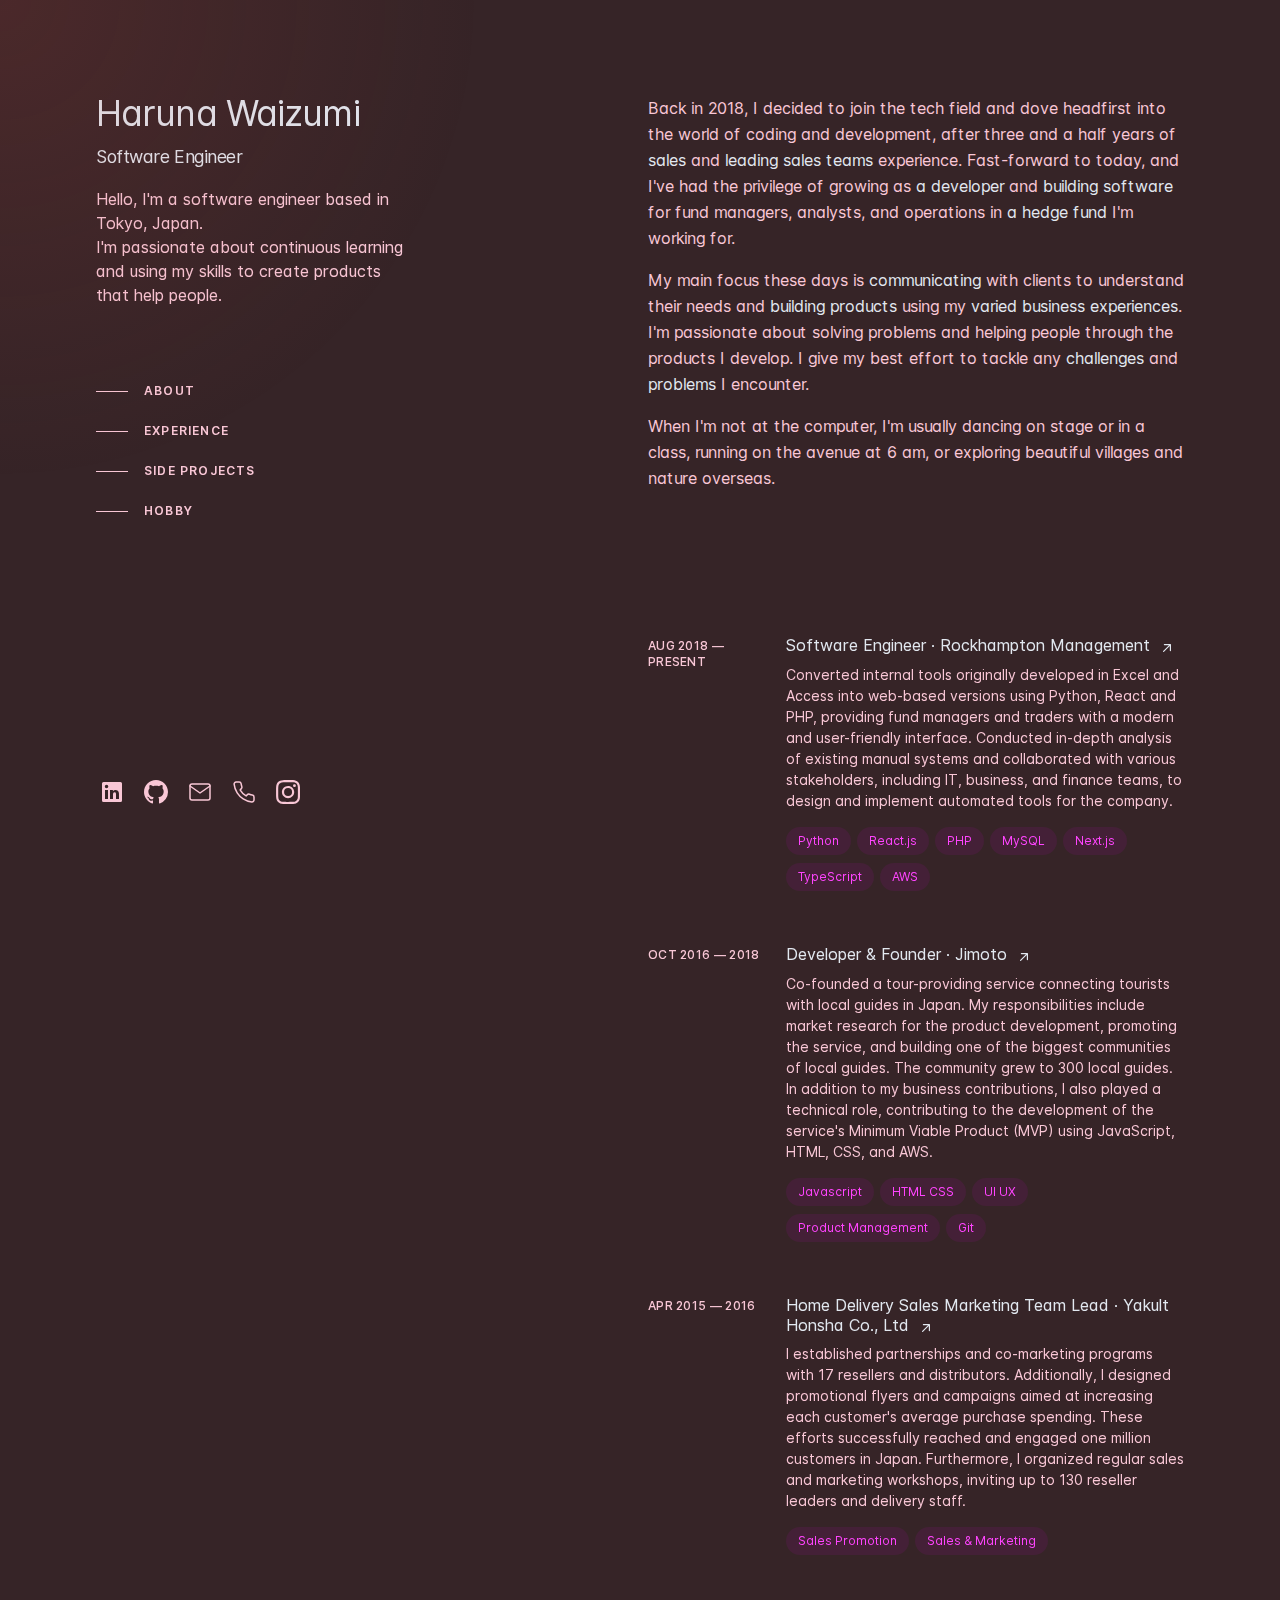
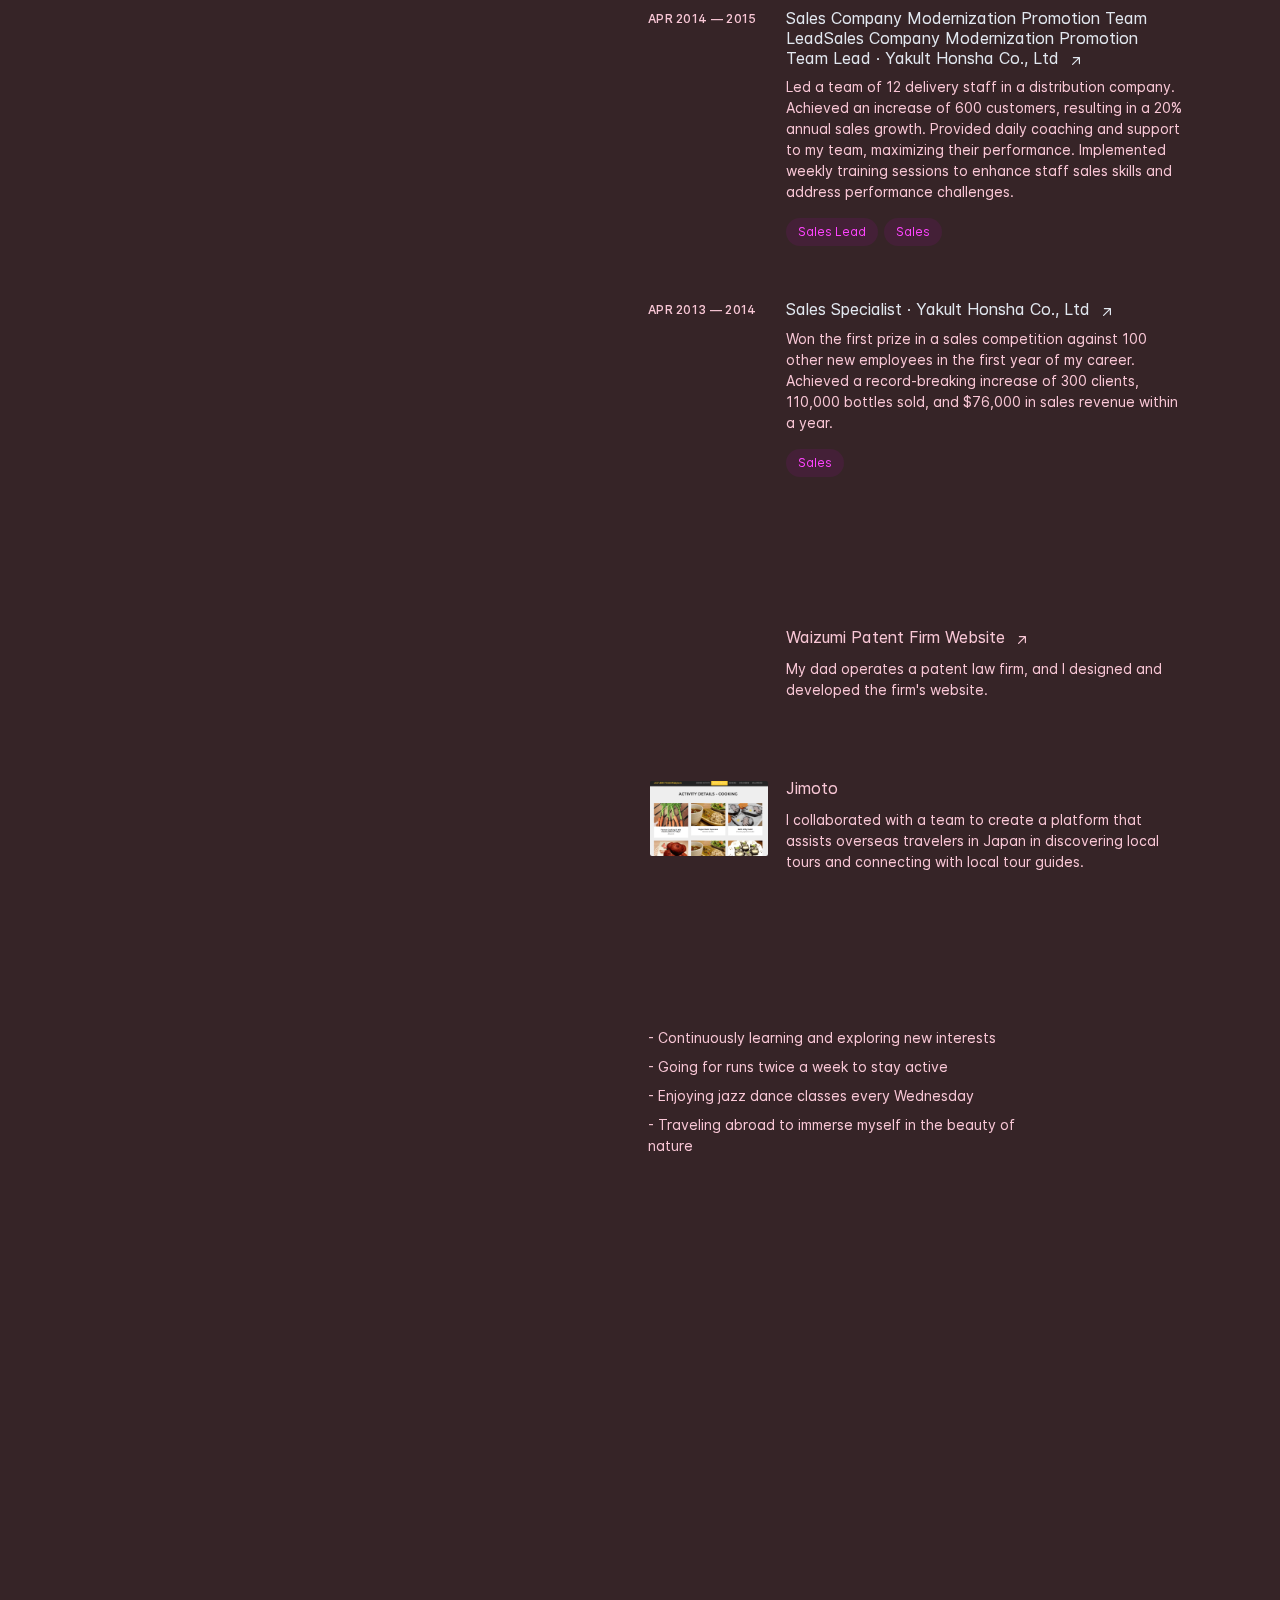
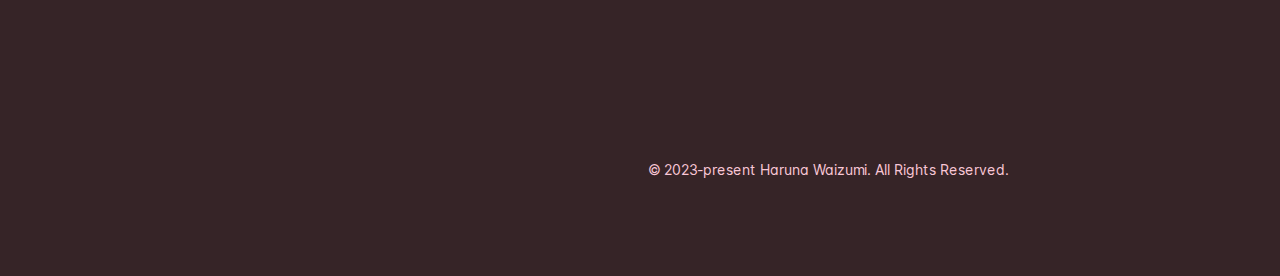
==== commit 723a7516: "clean up code" ====
--- a/index.html
+++ b/index.html
@@ -428,7 +428,6 @@
                                   Yakult Honsha Co., Ltd
                                   <!-- -->
                                   <span class="inline-block">
-                                    Studio
                                     <svg xmlns="http://www.w3.org/2000/svg" viewBox="0 0 20 20" fill="currentColor"
                                       class="inline-block h-4 w-4 shrink-0 transition-transform group-hover/link:-translate-y-1 group-hover/link:translate-x-1 group-focus-visible/link:-translate-y-1 group-focus-visible/link:translate-x-1 motion-reduce:transition-none ml-1 translate-y-px"
                                       aria-hidden="true">
@@ -494,7 +493,6 @@
                                   Lead · Yakult Honsha Co., Ltd
                                   <!-- -->
                                   <span class="inline-block">
-                                    Starry
                                     <svg xmlns="http://www.w3.org/2000/svg" viewBox="0 0 20 20" fill="currentColor"
                                       class="inline-block h-4 w-4 shrink-0 transition-transform group-hover/link:-translate-y-1 group-hover/link:translate-x-1 group-focus-visible/link:-translate-y-1 group-focus-visible/link:translate-x-1 motion-reduce:transition-none ml-1 translate-y-px"
                                       aria-hidden="true">
@@ -556,7 +554,6 @@
                                   Sales Specialist · Yakult Honsha Co., Ltd
                                   <!-- -->
                                   <span class="inline-block">
-                                    U.S.
                                     <svg xmlns="http://www.w3.org/2000/svg" viewBox="0 0 20 20" fill="currentColor"
                                       class="inline-block h-4 w-4 shrink-0 transition-transform group-hover/link:-translate-y-1 group-hover/link:translate-x-1 group-focus-visible/link:-translate-y-1 group-focus-visible/link:translate-x-1 motion-reduce:transition-none ml-1 translate-y-px"
                                       aria-hidden="true">
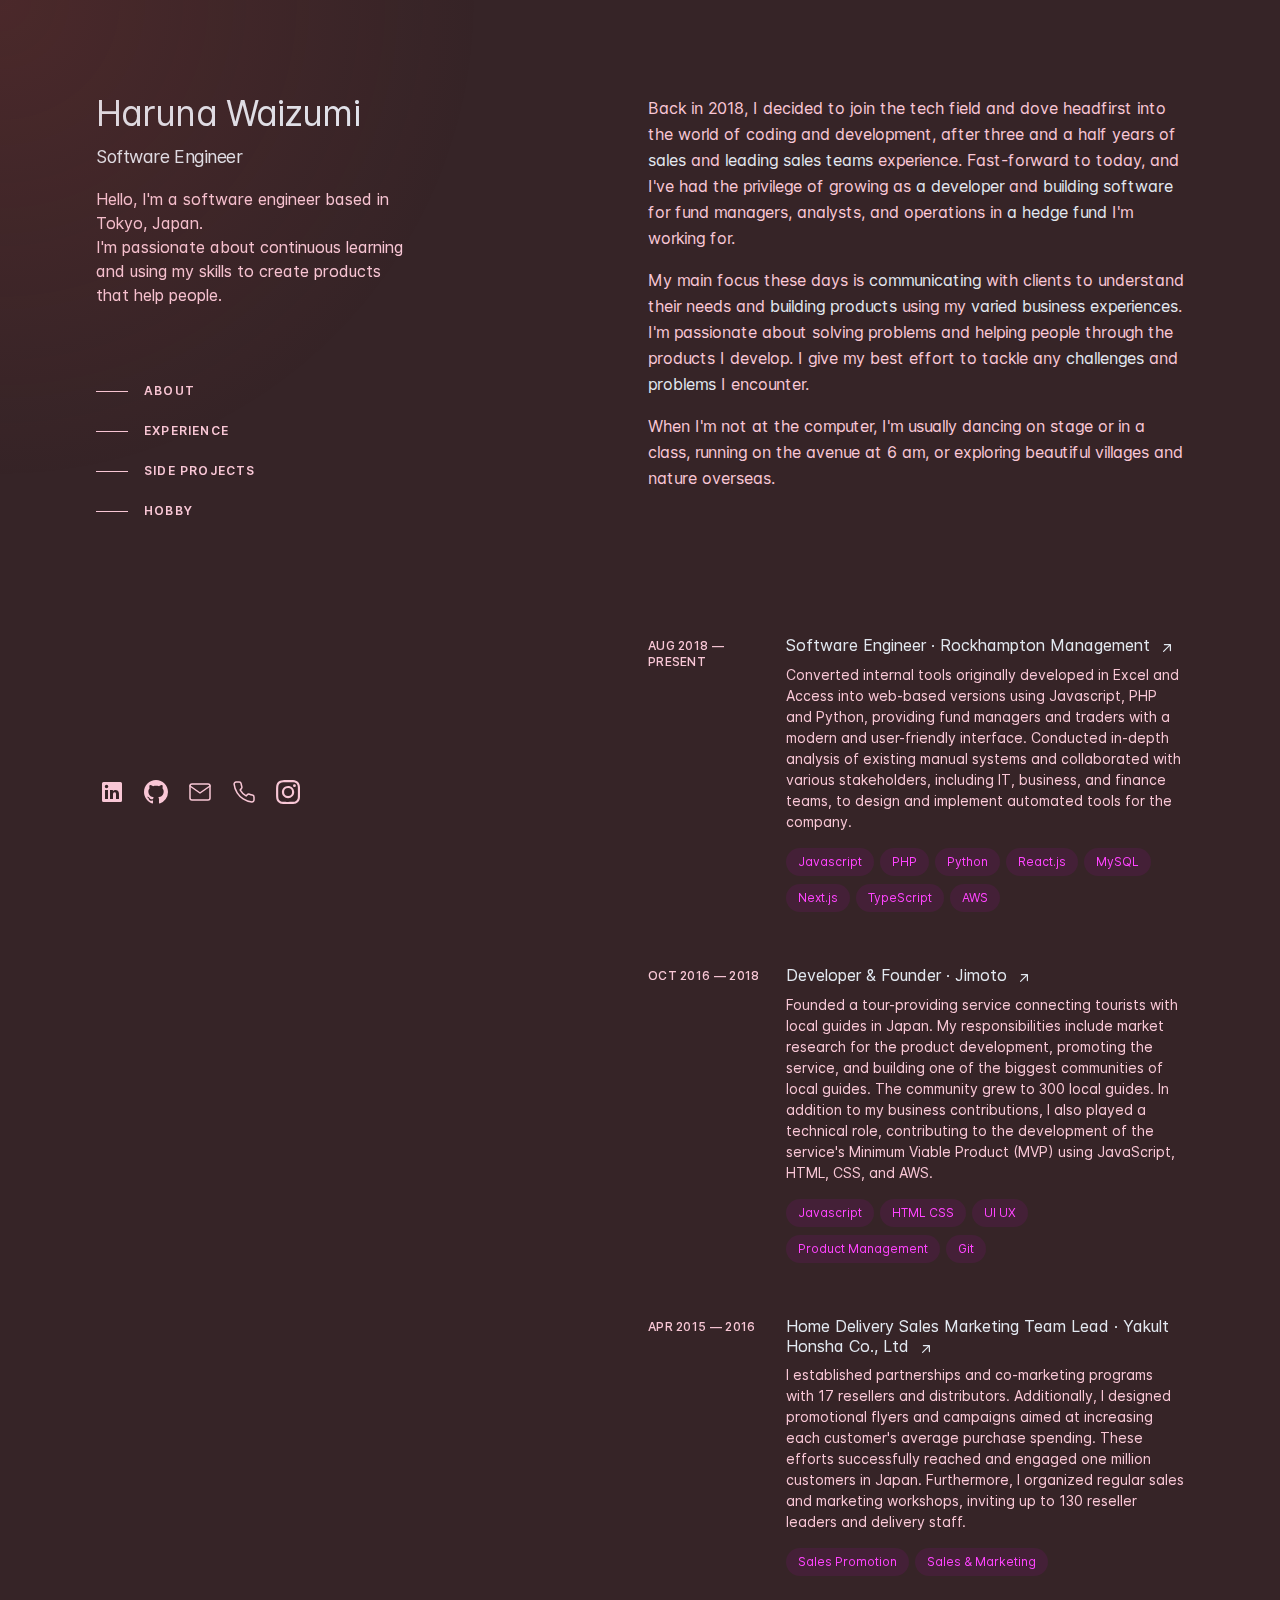
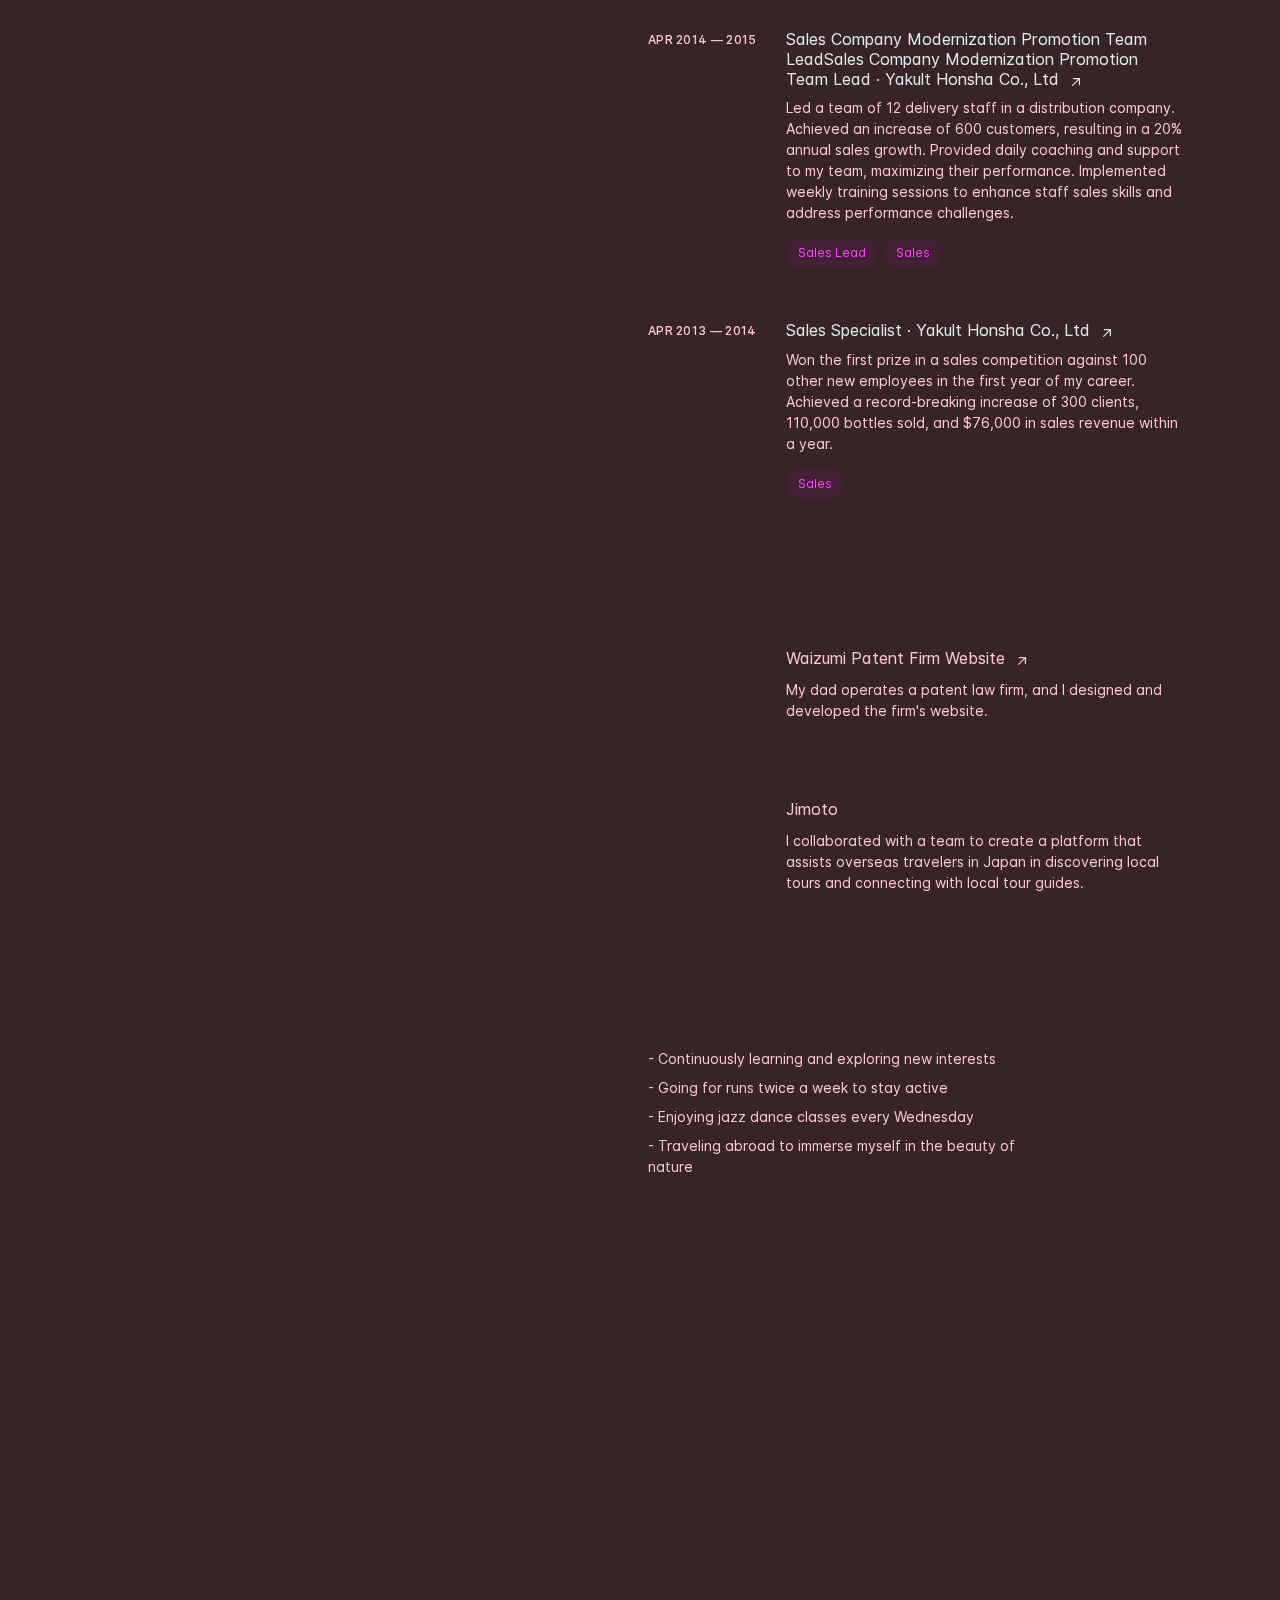
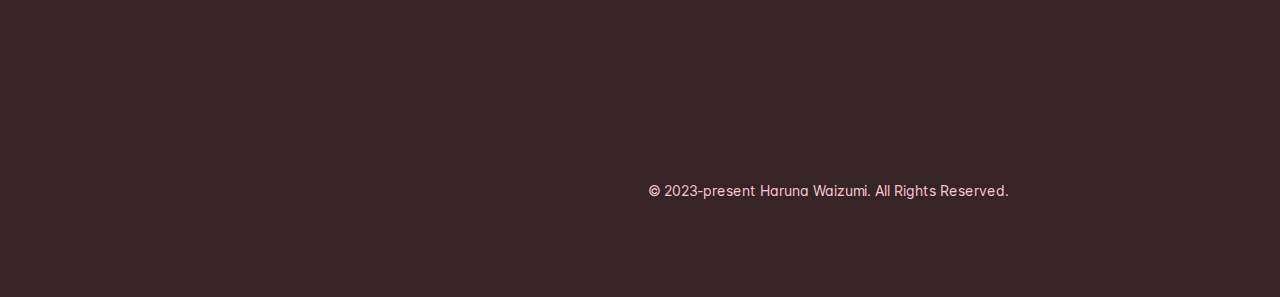
==== commit 1b033a70: "update skill set" ====
--- a/index.html
+++ b/index.html
@@ -268,7 +268,7 @@
                           <p class="mt-2 text-sm leading-normal">
                             Converted internal tools originally developed in
                             Excel and Access into web-based versions using
-                            Python, React and PHP, providing fund managers and
+                            Javascript, PHP and Python, providing fund managers and
                             traders with a modern and user-friendly interface.
                             Conducted in-depth analysis of existing manual
                             systems and collaborated with various stakeholders,
@@ -279,6 +279,18 @@
                             <li class="mr-1.5 mt-2">
                               <div
                                 class="flex items-center rounded-full bg-teal-400/10 px-3 py-1 text-xs font-medium leading-5 text-teal-300">
+                                Javascript
+                              </div>
+                            </li>
+                            <li class="mr-1.5 mt-2">
+                              <div
+                                class="flex items-center rounded-full bg-teal-400/10 px-3 py-1 text-xs font-medium leading-5 text-teal-300">
+                                PHP
+                              </div>
+                            </li>
+                            <li class="mr-1.5 mt-2">
+                              <div
+                                class="flex items-center rounded-full bg-teal-400/10 px-3 py-1 text-xs font-medium leading-5 text-teal-300">
                                 Python
                               </div>
                             </li>
@@ -286,12 +298,6 @@
                               <div
                                 class="flex items-center rounded-full bg-teal-400/10 px-3 py-1 text-xs font-medium leading-5 text-teal-300">
                                 React.js
-                              </div>
-                            </li>
-                            <li class="mr-1.5 mt-2">
-                              <div
-                                class="flex items-center rounded-full bg-teal-400/10 px-3 py-1 text-xs font-medium leading-5 text-teal-300">
-                                PHP
                               </div>
                             </li>
                             <li class="mr-1.5 mt-2">
@@ -358,7 +364,7 @@
                             </div>
                           </h3>
                           <p class="mt-2 text-sm leading-normal">
-                            Co-founded a tour-providing service connecting
+                            Founded a tour-providing service connecting
                             tourists with local guides in Japan. My
                             responsibilities include market research for the
                             product development, promoting the service, and
